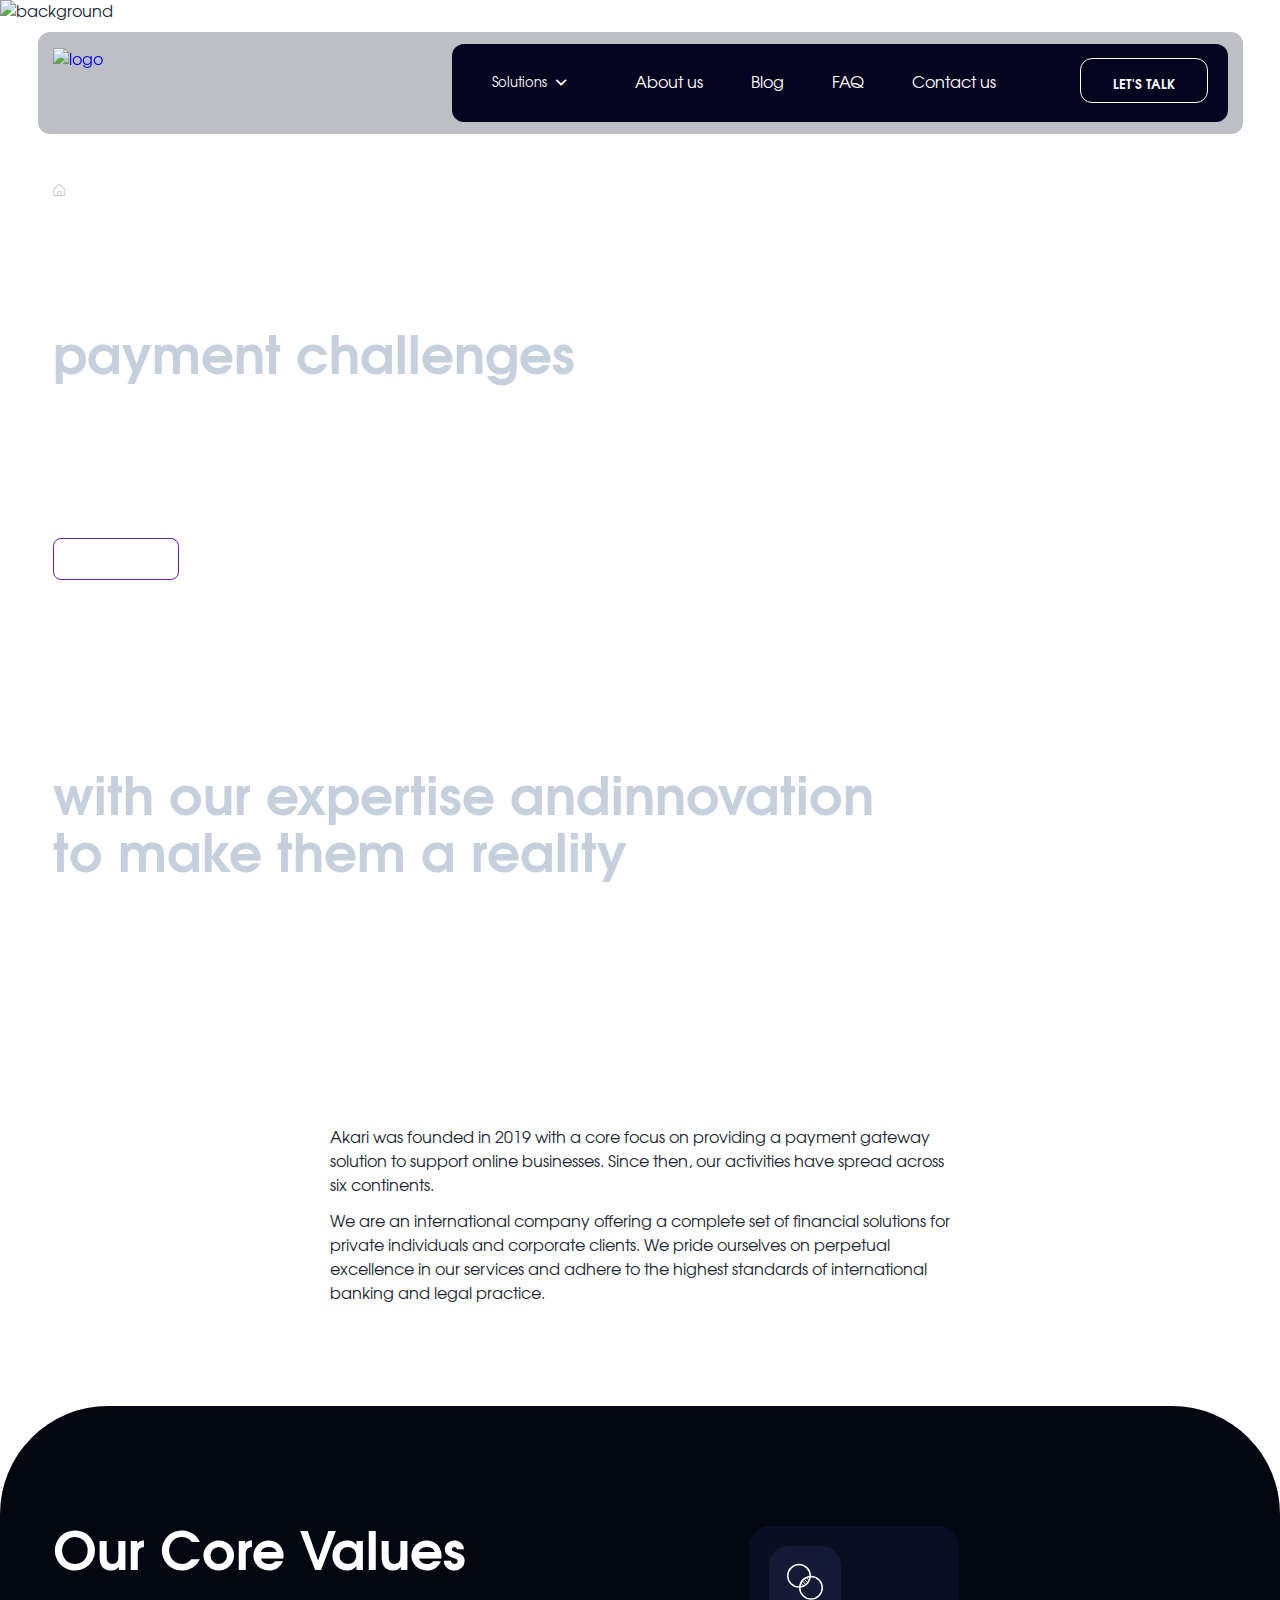
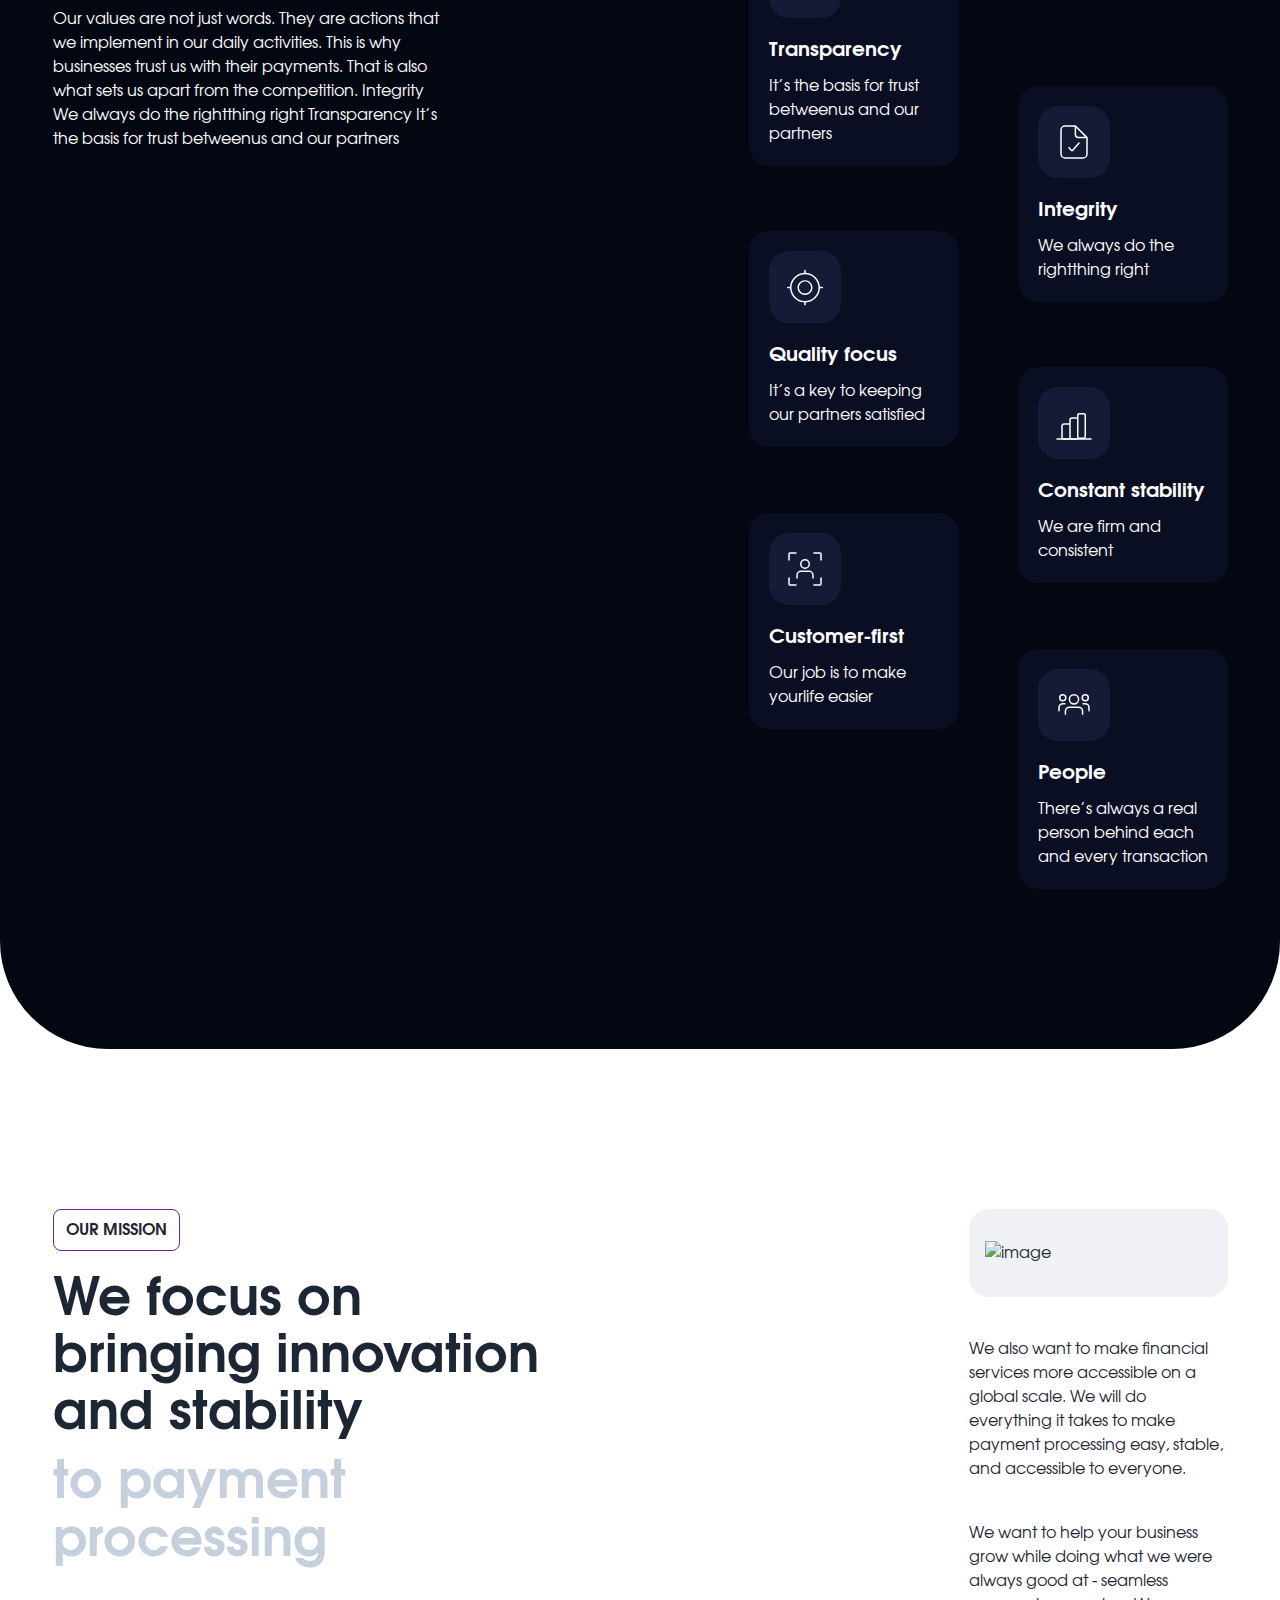
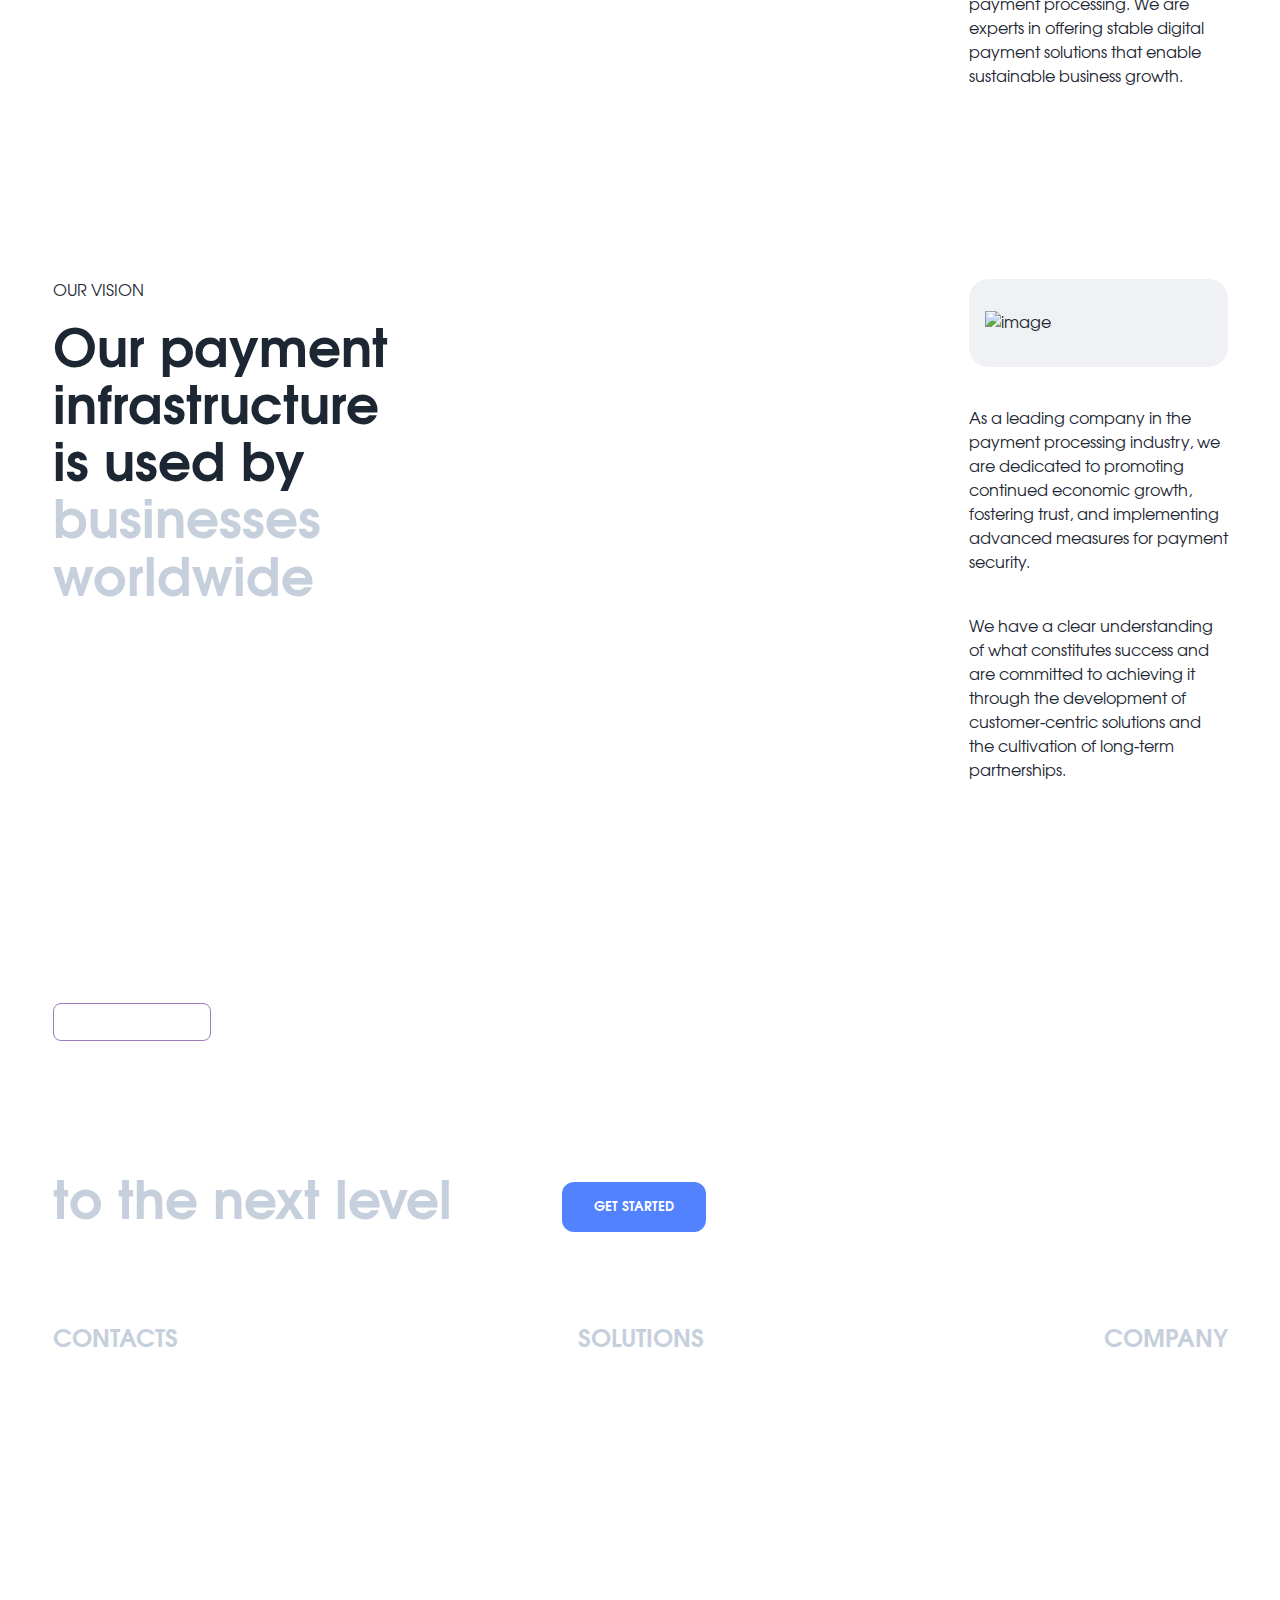
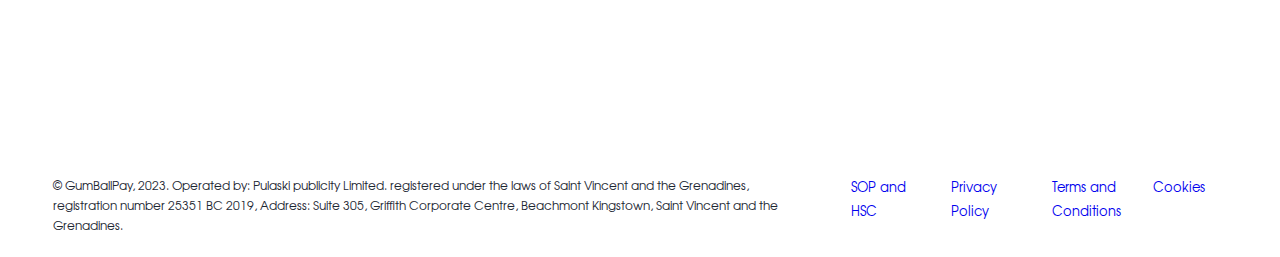
==== about.html @ ace70a43 "Add files via upload" ====
<!DOCTYPE html>
<html lang="en">

<head>
    <meta charset="UTF-8">
    <meta http-equiv="X-UA-Compatible" content="IE=edge">
    <meta name="viewport" content="width=device-width, initial-scale=1.0">
    <link rel="stylesheet" href="files/swiper.min.css?_v=20230629154340">
    <link rel="stylesheet" href="css/style.min.css?_v=20230629154340">
    <title>About us</title>
</head>

<body class="about-page">
    <header class="header">
    <div class="header-container _container">
        <div class="header-wrapper">
            <a href="index.html" class="header-logo"><picture><source srcset="img/logo.webp" type="image/webp"><img src="img/logo.png" alt="logo"></picture></a>
            <nav class="header-nav">
                <div class="menu-icon">MENU <div class="close-menu icon-plus-solid"><span>close</span></div></div>
                <ul class="nav-list">
                    <li class="nav-item link-solutions icon-arrow-down"><button class="nav-link">Solutions
                        <div class="solution-items">
                            <a href="solution-coverage.html" class="solution-item">
                                <div class="item-head">
                                    <div class="item-icon"><img src="./icons/header-solution/icon1.svg" alt="icon"></div>
                                    <h3 class="item-title">Possibilities</h3>
                                </div>
                                <div class="item-text">Accept payments globally with our worldwide card processing solution covering six continents.</div>
                            </a>
                            <a href="solution-prevention.html" class="solution-item">
                                <div class="item-head">
                                    <div class="item-icon"><img src="./icons/header-solution/icon2.svg" alt="icon"></div>
                                    <h3 class="item-title">Protection</h3>
                                </div>
                                <div class="item-text">Our solution comes with pre-integrated fraud & chargeback prevention tools from industry-leading suppliers</div>
                            </a>
                            <a href="solution-routing.html" class="solution-item">
                                <div class="item-head">
                                    <div class="item-icon"><img src="./icons/header-solution/icon3.svg" alt="icon"></div>
                                    <h3 class="item-title">PSP & Fintech</h3>
                                </div>
                                <div class="item-text">Smart routing instantly assigns and directs your deposit to the most suitable acquirer, reducing false declines.</div>
                            </a>
                            <a href="solution-secure.html" class="solution-item">
                                <div class="item-head">
                                    <div class="item-icon"><img src="./icons/header-solution/icon4.svg" alt="icon"></div>
                                    <h3 class="item-title">Business & E-com</h3>
                                </div>
                                <div class="item-text">Optimise your payment process and accept transactions online.</div>
                            </a>
                        </div>
                    </button></li>
                    <li class="nav-item"><a href="about.html" class="nav-link">About us</a></li>
                    <li class="nav-item"><a href="blog.html" class="nav-link">Blog</a></li>
                    <li class="nav-item"><a href="faq.html" class="nav-link">FAQ</a></li>
                    <li class="nav-item"><a href="contact.html" class="nav-link">Contact us</a></li>
                </ul>
                <button class="header-button _lets-talk-btn">LET'S TALK</button>
            </nav>
        </div>
    </div>
</header>
    <main>
        <section class="about-section1">
            <picture><source srcset="img/about/section1-bg.webp" type="image/webp"><img src="img/about/section1-bg.jpg" alt="background" class="bg"></picture>
            <div class="about-section1-container _container">
                <nav class="about-section1-nav _page-nav">
                    <ul class="about-section1-nav-list _page-nav-list">
                        <li class="about-section1-list-item  _page-nav-item" ><a href="index.html" class="about-section1-list-link _page-nav-item-link icon-home""></a></li>
                        <li class="about-section1-list-item  _page-nav-item ">About us</li>
                    </ul>
                </nav>
                <h1 class="about-section1-title _title">We are experts in finding solutions for the most complex<span>payment challenges</span></h1>
                <div class="about-section1-sub-title _sub-title">WHO WE ARE</div>
                <h2 class="about-section1-title _title">Welcome to the world of Akari, where we match your passion for reachingyour goals <span>with our expertise andinnovation to make them a reality</span></h2>
            </div>
        </section>
        <div class="about-text-block">
            <p>Akari was founded in 2019 with a core focus on providing a payment gateway solution to support online businesses. Since then, our activities have spread across six continents.</p>
            <p>We are an international company offering a complete set of financial solutions for private individuals and corporate clients. We pride ourselves on perpetual excellence in our services and adhere to the highest standards of international banking and legal practice.</p>
        </div>
        <section class="about-core">
            <div class="about-core-container _container">
                <div class="about-core-descr">
                    <div class="about-core-title _title">Our Core Values</div>
                    <div class="about-core-text">
                        <p>Our values are not just words. They are actions that we implement in our daily activities. This is why businesses trust us with their payments. That is also what sets us apart from the competition. Integrity We always do the rightthing right Transparency It’s the basis for trust betweenus and our partners</p>
                    </div>
                </div>
                <div class="about-core-items">
                    <div class="about-core-column">
                        <div class="about-core-item">
                            <div class="item-icon"><img src="icons/about/our/icon1.svg" alt="icon"></div>
                            <h3 class="item-title">Transparency</h3>
                            <div class="item-text">It’s the basis for trust betweenus and our partners</div>
                        </div>
                        <div class="about-core-item">
                            <div class="item-icon"><img src="icons/about/our/icon2.svg" alt="icon"></div>
                            <h3 class="item-title">Quality focus</h3>
                            <div class="item-text">It’s a key to keeping our partners satisfied</div>
                        </div>
                        <div class="about-core-item">
                            <div class="item-icon"><img src="icons/about/our/icon3.svg" alt="icon"></div>
                            <h3 class="item-title">Customer-first</h3>
                            <div class="item-text">Our job is to make yourlife easier</div>
                        </div>
                    </div>
                    <div class="about-core-column">
                        <div class="about-core-item">
                            <div class="item-icon"><img src="icons/about/our/icon4.svg" alt="icon"></div>
                            <h3 class="item-title">Integrity</h3>
                            <div class="item-text">We always do the rightthing right</div>
                        </div>
                        <div class="about-core-item">
                            <div class="item-icon"><img src="icons/about/our/icon5.svg" alt="icon"></div>
                            <h3 class="item-title">Constant stability</h3>
                            <div class="item-text">We are firm and consistent</div>
                        </div>
                        <div class="about-core-item">
                            <div class="item-icon"><img src="icons/about/our/icon6.svg" alt="icon"></div>
                            <h3 class="item-title">People</h3>
                            <div class="item-text">There’s always a real person behind each and every transaction</div>
                        </div>
                    </div>
                </div>
            </div>
        </section>
        <section class="about-mission">
            <div class="about-mission-container _container">
                <div class="about-mission-descr">
                    <div class="about-mission-sub-title _sub-title">OUR MISSION</div>
                    <h2 class="about-mission-title _title">We focus on bringing innovation and stability<span>to payment processing</span></h2>
                </div>
                <div class="about-mission-content">
                    <div class="about-mission-image"><picture><source srcset="img/about/mission.webp" type="image/webp"><img src="img/about/mission.png" alt="image"></picture></div>
                    <div class="about-mission-text">
                        <p>We also want to make financial services more accessible on a global scale. We will do everything it takes to make payment processing easy, stable, and accessible to everyone.</p>
                        <p>We want to help your business grow while doing what we were always good at - seamless payment processing. We are experts in offering stable digital payment solutions that enable sustainable business growth.</p>
                    </div>
                </div>
            </div>
        </section>
        <section class="about-vision">
            <div class="about-vision-container _container">
                <div class="about-vision-descr">
                    <div class="about-vision-sub-title">OUR VISION</div>
                    <h2 class="about-vision-title _title">Our payment infrastructure is used by<span>businesses worldwide</span></h2>
                </div>
                <div class="about-vision-content">
                    <div class="about-vision-image"><picture><source srcset="img/solutions/solution-coverage.webp" type="image/webp"><img src="img/solutions/solution-coverage.png" alt="image"></picture></div>
                    <div class="about-vision-text">
                        <p>As a leading company in the payment processing industry, we are dedicated to promoting continued economic growth, fostering trust, and implementing advanced measures for payment security.</p>
                        <p>We have a clear understanding of what constitutes success and are committed to achieving it through the development of customer-centric solutions and the cultivation of long-term partnerships.</p>
                    </div>
                </div>
            </div>
        </section>
    </main>
    <footer class="footer">
    <div class="footer-body">
        <div class="footer-body-container _container">
            <div class="footer-content">
                <div class="footer-descr">
                    <div class="footer-sub-title _sub-title">LET'S GET STARTED</div>
                    <h2 class="footer-title _title">Take your business <br><span>to the next level</span></h2>
                </div>
                <button class="footer-button _get-started-btn">GET STARTED</button>
            </div>
            <nav class="footer-nav">
                <div class="nav-column">
                    <h3 class="column-title icon-arrow-down">CONTACTS</h3>
                    <ul class="nav-list">
                        <li class="nav-item">info@akari-up.pro</li>
                        <li class="nav-item">+44-7312-221374</li>
                        <li class="nav-item">
                            <div class="footer-social">
                                <a href="#" class="social-item icon-telegram"></a>
                                <a href="#" class="social-item icon-whatsapp"></a>
                            </div>
                        </li>
                    </ul>
                </div>
                <div class="nav-column">
                    <h3 class="column-title icon-arrow-down">SOLUTIONS</h3>
                    <ul class="nav-list">
                        <li class="nav-item"><a href="solution-coverage.html" class="footer-link">Possibilities</a></li>
                        <li class="nav-item"><a href="solution-prevention.html" class="footer-link">Protection</a></li>
                        <li class="nav-item"><a href="solution-routing.html" class="footer-link">PSP & Fintech</a></li>
                        <li class="nav-item"><a href="solution-secure.html" class="footer-link">Business & E-com</a></li>
                        <li class="nav-item"><a href="solution-monitoring.html" class="footer-link">24/7 Support and</a></li>
                    </ul>
                </div>
                <div class="nav-column">
                    <h3 class="column-title icon-arrow-down">COMPANY</h3>
                    <ul class="nav-list">
                        <li class="nav-item"><a href="about.html" class="footer-link">About us</a></li>
                        <li class="nav-item"><a href="contact.html" class="footer-link">Contact us</a></li>
                        <li class="nav-item"><a href="faq.html" class="footer-link">FAQ</a></li>
                    </ul>
                </div>
            </nav>
            <div class="footer-icon"><img src="./icons/footer-moon.svg" alt=""></div>
        </div>
    </div>
    <div class="footer-container _container">
        <div class="footer-bottom">
            <div class="footer-copy">© GumBallPay, 2023. Operated by: Pulaski publicity Limited. registered under the laws of Saint Vincent and the Grenadines, registration number 25351 BC 2019, Address: Suite 305, Griffith Corporate Centre, Beachmont Kingstown, Saint Vincent and the Grenadines.</div>
            <div class="footer-links">
                <a href="#" class="footer-bottom-link">SOP and HSC</a>
                <a href="#" class="footer-bottom-link">Privacy Policy</a>
                <a href="#" class="footer-bottom-link">Terms and Conditions</a>
                <a href="#" class="footer-bottom-link">Cookies</a>
            </div>
        </div>
    </div>
</footer> 
    <script src="js/app.min.js?_v=20230629154340"></script>
</body>
</html>
---- css/style.min.css ----
@import url(https://fonts.googleapis.com/css2?family=Exo+2&display=swap);*{padding:0;margin:0;border:0}*,:after,:before{-webkit-box-sizing:border-box;box-sizing:border-box}:active,:focus{outline:0}a:active,a:focus{outline:0}aside,footer,header,nav{display:block}body,html{height:100%;width:100%;font-size:100%;line-height:1;font-size:14px;-ms-text-size-adjust:100%;-moz-text-size-adjust:100%;-webkit-text-size-adjust:100%}button,input,textarea{font-family:inherit;outline:0}input::-ms-clear{display:none}button{cursor:pointer;background:0 0}button::-moz-focus-inner{padding:0;border:0}a,a:visited{text-decoration:none}a:hover{text-decoration:none}ul li{list-style:none}img{vertical-align:top}h1,h2,h3,h4,h5,h6{font-size:inherit;font-weight:inherit}@font-face{font-family:icomoon;src:url(fonts/icomoon.eot?1hcstj);src:url(fonts/icomoon.eot?1hcstj#iefix) format("embedded-opentype"),url(fonts/icomoon.ttf?1hcstj) format("truetype"),url(../fonts/icomoon.woff?1hcstj) format("woff"),url(../fonts/icomoon.svg?1hcstj#icomoon) format("svg");font-weight:400;font-style:normal;font-display:block}[class*=" icon-"]::before,[class^=icon-]::before{font-family:icomoon!important;speak:never;font-style:normal;font-weight:400;font-variant:normal;text-transform:none;line-height:1;-webkit-font-smoothing:antialiased;-moz-osx-font-smoothing:grayscale}.icon-arrow-down:before{content:"\e900"}.icon-arrow-left:before{content:"\e901"}.icon-arrow-right:before{content:"\e902"}.icon-facebook:before{content:"\e903"}.icon-home:before{content:"\e904"}.icon-instagram:before{content:"\e905"}.icon-moon:before{content:"\e906"}.icon-plus-solid:before{content:"\e907"}.icon-telegram:before{content:"\e908"}.icon-viber:before{content:"\e909"}.icon-whatsapp:before{content:"\e90a"}@font-face{font-family:Evolventa;font-display:swap;src:url(../fonts/Evolventa-Bold.woff2) format("woff2"),url(../fonts/Evolventa-Bold.woff) format("woff");font-weight:700;font-style:normal}@font-face{font-family:Evolventa;font-display:swap;src:url(../fonts/Evolventa-Regular.woff2) format("woff2"),url(../fonts/Evolventa-Regular.woff) format("woff");font-weight:400;font-style:normal}@font-face{font-family:icons;font-display:swap;src:url(../fonts/icons.woff2) format("woff2"),url(../fonts/icons.woff) format("woff");font-weight:400;font-style:normal}.menu-icon{position:absolute;top:0;left:0;width:100%;display:-webkit-box;display:-ms-flexbox;display:flex;-webkit-box-pack:justify;-ms-flex-pack:justify;justify-content:space-between;-webkit-box-align:center;-ms-flex-align:center;align-items:center;color:#fff;font-size:20px;font-weight:700;text-transform:uppercase}.menu-icon .close-menu{display:-webkit-box;display:-ms-flexbox;display:flex;-webkit-box-align:center;-ms-flex-align:center;align-items:center;-webkit-column-gap:10px;-moz-column-gap:10px;column-gap:10px}.menu-icon .close-menu span{display:none;text-transform:lowercase;font-size:16px;font-weight:400}.menu-icon .close-menu::before{-webkit-transition:-webkit-transform .4s ease;transition:-webkit-transform .4s ease;transition:transform .4s ease;transition:transform .4s ease,-webkit-transform .4s ease;font-size:16px;color:#fff}.header.active .menu-icon .close-menu span{display:block}.header.active .menu-icon .close-menu::before{-webkit-transform:rotate(45deg);-ms-transform:rotate(45deg);transform:rotate(45deg)}.header .header-container{border-radius:12px;background:rgba(4,3,32,.26)}.header .header-container .header-wrapper{width:100%;display:-webkit-box;display:-ms-flexbox;display:flex}.header .header-container .header-logo img{width:100%;height:100%}.header .header-container .header-nav{display:-webkit-box;display:-ms-flexbox;display:flex;background:#040320;border-radius:12px;position:relative}.header .header-container .header-nav .nav-list{display:-webkit-box;display:-ms-flexbox;display:flex}.header .header-container .header-nav .nav-list .nav-item::before{color:#fff;font-size:14px;-webkit-transition:-webkit-transform .4s ease;transition:-webkit-transform .4s ease;transition:transform .4s ease;transition:transform .4s ease,-webkit-transform .4s ease}.header .header-container .header-nav .nav-list .nav-item .nav-link{padding:10px 0;color:#fff}.header .header-container .header-nav .nav-list .nav-item .nav-link:hover{color:#5282ff}.header .header-container .header-nav .nav-list .nav-item .nav-link .solution-items{width:100%;background:#040320;-webkit-transition:all .5s ease;transition:all .5s ease;border-radius:0 0 20px 20px}.header .header-container .header-nav .nav-list .nav-item .nav-link .solution-items .solution-item{color:#fff;border-radius:20px;-webkit-transition:all .3s ease;transition:all .3s ease;opacity:0;pointer-events:none}.header .header-container .header-nav .nav-list .nav-item .nav-link .solution-items .solution-item:hover{border:1px solid #5282ff;background:#040320}.header .header-container .header-nav .nav-list .nav-item .nav-link .solution-items .solution-item .item-head{display:-webkit-box;display:-ms-flexbox;display:flex;-webkit-box-align:center;-ms-flex-align:center;align-items:center;-webkit-column-gap:8px;-moz-column-gap:8px;column-gap:8px}.header .header-container .header-nav .nav-list .nav-item .nav-link .solution-items .solution-item .item-head .item-icon{width:76px;height:76px;display:-webkit-box;display:-ms-flexbox;display:flex;-webkit-box-orient:vertical;-webkit-box-direction:normal;-ms-flex-direction:column;flex-direction:column;-webkit-box-align:center;-ms-flex-align:center;align-items:center;-webkit-box-pack:center;-ms-flex-pack:center;justify-content:center;border-radius:20px;background:linear-gradient(215deg,#2b3255 0,rgba(96,46,201,0) 100%);-webkit-backdrop-filter:blur(15px);backdrop-filter:blur(15px)}.header .header-container .header-nav .nav-list .nav-item .nav-link .solution-items .solution-item .item-head .item-title{font-size:20px;font-weight:700}.header .header-container .header-nav .nav-list .nav-item .nav-link .solution-items .solution-item .item-text{margin-top:24px;width:100%}.header .header-container .header-nav .nav-list .link-solutions:hover::before{-webkit-transform:rotate(180deg);-ms-transform:rotate(180deg);transform:rotate(180deg)}.header .header-container .header-nav .nav-list .link-solutions:hover .solution-items .solution-item{opacity:1;pointer-events:auto}.header .header-container .header-nav .header-button{height:45px;border-radius:12px;border:1.5px solid #fff;padding:12px 32px;font-weight:700;line-height:28px;text-transform:uppercase;color:#fff;-webkit-transition:all .2s ease;transition:all .2s ease}.header .header-container .header-nav .header-button:hover{border:1.5px solid #5282ff;color:#5282ff;-webkit-transform:scale(.97);-ms-transform:scale(.97);transform:scale(.97)}.footer{background:#fff;position:relative;z-index:0}.no-webp .footer .footer-body{background:url(../img/footer/footer-bg.jpg) center center/cover no-repeat}.footer .footer-body{position:relative}.footer .footer-body .footer-icon{position:absolute;bottom:30px;left:calc(50% - 46px)}.footer .footer-body .footer-content{display:-webkit-box;display:-ms-flexbox;display:flex}.footer .footer-body .footer-content .footer-descr{display:-webkit-box;display:-ms-flexbox;display:flex;-webkit-box-orient:vertical;-webkit-box-direction:normal;-ms-flex-direction:column;flex-direction:column}.footer .footer-body .footer-content .footer-descr .footer-sub-title{padding:6px 12px;-ms-flex-item-align:start;-ms-grid-row-align:start;align-self:start;margin-bottom:20px;border-radius:8px;text-transform:uppercase;font-weight:700;color:#fff;border:1px solid #9d7abb}.footer .footer-body .footer-content .footer-descr .footer-title{max-width:465px}.footer .footer-body .footer-content .footer-button{padding:16px 32px;background:#5282ff;display:-webkit-box;display:-ms-flexbox;display:flex;-webkit-box-orient:vertical;-webkit-box-direction:normal;-ms-flex-direction:column;flex-direction:column;-webkit-box-align:center;-ms-flex-align:center;align-items:center;-webkit-box-pack:center;-ms-flex-pack:center;justify-content:center;color:#fff;text-transform:uppercase;font-weight:700;border-radius:12px;-webkit-transition:all .2s ease;transition:all .2s ease}.footer .footer-body .footer-content .footer-button:hover{-webkit-transform:scale(.98);-ms-transform:scale(.98);transform:scale(.98);background:#1d2733}.footer .footer-body .footer-nav{display:-webkit-box;display:-ms-flexbox;display:flex}.footer .footer-body .footer-nav .nav-column{display:-webkit-box;display:-ms-flexbox;display:flex;-webkit-box-orient:vertical;-webkit-box-direction:normal;-ms-flex-direction:column;flex-direction:column}.footer .footer-body .footer-nav .nav-column .column-title{color:#c6cfdc;font-size:24px;font-weight:700;margin-bottom:20px}.footer .footer-body .footer-nav .nav-column .nav-list{display:-webkit-box;display:-ms-flexbox;display:flex;-webkit-box-orient:vertical;-webkit-box-direction:normal;-ms-flex-direction:column;flex-direction:column}.footer .footer-body .footer-nav .nav-column .nav-list .nav-item{color:#fff;font-size:14px;line-height:171.428571%}.footer .footer-body .footer-nav .nav-column .nav-list .nav-item .footer-social{display:-webkit-box;display:-ms-flexbox;display:flex;-webkit-box-align:center;-ms-flex-align:center;align-items:center;-webkit-column-gap:16px;-moz-column-gap:16px;column-gap:16px}.footer .footer-body .footer-nav .nav-column .nav-list .nav-item .footer-social .social-item{color:#fff;-webkit-transition:all .2s ease;transition:all .2s ease}.footer .footer-body .footer-nav .nav-column .nav-list .nav-item .footer-social .social-item::before{font-size:30px;-webkit-transition:all .2s ease;transition:all .2s ease}.footer .footer-body .footer-nav .nav-column .nav-list .nav-item .footer-social .social-item:hover{-webkit-transform:scale(.98);-ms-transform:scale(.98);transform:scale(.98);color:#5282ff}.footer .footer-body .footer-nav .nav-column .nav-list .nav-item .footer-link{font-size:14px;line-height:171.428571%;color:#fff;-webkit-transition:all .2s ease;transition:all .2s ease}.footer .footer-body .footer-nav .nav-column .nav-list .nav-item .footer-link:hover{text-decoration:underline}.footer .footer-bottom{padding:20px 0;display:-webkit-box;display:-ms-flexbox;display:flex;background:#fff;color:#1d2733}.footer .footer-bottom .footer-copy{max-width:777px;font-size:12px;line-height:166.666667%}.footer .footer-bottom .footer-links{display:-webkit-box;display:-ms-flexbox;display:flex}.footer .footer-bottom .footer-links .footer-bottom-link{font-size:13px;-webkit-box-flex:0;-ms-flex:0 0 75px;flex:0 0 75px}.about-section1{position:relative;overflow:hidden}.about-section1 .bg{position:absolute;top:0;left:0;width:100%;height:100%;z-index:0;-o-object-fit:cover;object-fit:cover}.about-section1 .about-section1-container{position:relative;z-index:1;color:#fff}.about-section1 .about-section1-container .about-section1-nav{margin-bottom:12px}.about-section1 .about-section1-container .about-section1-nav .about-section1-list-item{color:#fff}.about-section1 .about-section1-container .about-section1-nav .about-section1-list-item::after{background:#fff}.about-section1 .about-section1-container .about-section1-title{display:-webkit-box;display:-ms-flexbox;display:flex;-webkit-box-orient:vertical;-webkit-box-direction:normal;-ms-flex-direction:column;flex-direction:column;max-width:881px}.about-section1 .about-section1-container .about-section1-title:last-child{margin-bottom:0}.about-text-block{display:-webkit-box;display:-ms-flexbox;display:flex;-webkit-box-orient:vertical;-webkit-box-direction:normal;-ms-flex-direction:column;flex-direction:column;row-gap:12px;background:#fff;max-width:661px;margin:0 auto}.no-webp .about-core{background:#030712 url(../img/home/choose-bg.png) center center/cover no-repeat}.about-core .about-core-container{display:-webkit-box;display:-ms-flexbox;display:flex}.about-core .about-core-container .about-core-descr{display:-webkit-box;display:-ms-flexbox;display:flex;-webkit-box-orient:vertical;-webkit-box-direction:normal;-ms-flex-direction:column;flex-direction:column;color:#fff}.about-core .about-core-container .about-core-descr .about-core-title{margin-bottom:24px}.about-core .about-core-container .about-core-descr .about-core-text{max-width:387px}.about-core .about-core-container .about-core-items{display:-webkit-box;display:-ms-flexbox;display:flex}.about-core .about-core-container .about-core-items .about-core-column{display:-webkit-box;display:-ms-flexbox;display:flex;-webkit-box-orient:vertical;-webkit-box-direction:normal;-ms-flex-direction:column;flex-direction:column}.about-core .about-core-container .about-core-items .about-core-column .about-core-item{border-radius:20px;background:#0a0e22;display:-webkit-box;display:-ms-flexbox;display:flex;-webkit-box-orient:vertical;-webkit-box-direction:normal;-ms-flex-direction:column;flex-direction:column;padding:20px;color:#fff}.about-core .about-core-container .about-core-items .about-core-column .about-core-item .item-icon{background:#151b36;-webkit-backdrop-filter:blur(15px);backdrop-filter:blur(15px);width:72px;height:72px;display:-webkit-box;display:-ms-flexbox;display:flex;-webkit-box-orient:vertical;-webkit-box-direction:normal;-ms-flex-direction:column;flex-direction:column;-webkit-box-align:center;-ms-flex-align:center;align-items:center;-webkit-box-pack:center;-ms-flex-pack:center;justify-content:center;border-radius:20px;margin-bottom:20px}.about-core .about-core-container .about-core-items .about-core-column .about-core-item .item-title{font-weight:700;margin-bottom:12px}.about-mission{background:#fff;color:#1d2733}.about-mission .about-mission-container{display:-webkit-box;display:-ms-flexbox;display:flex}.about-mission .about-mission-container .about-mission-descr{display:-webkit-box;display:-ms-flexbox;display:flex;-webkit-box-orient:vertical;-webkit-box-direction:normal;-ms-flex-direction:column;flex-direction:column}.about-mission .about-mission-container .about-mission-descr .about-mission-sub-title{margin-bottom:20px}.about-mission .about-mission-container .about-mission-descr .about-mission-title{color:#1d2733;max-width:497px;display:-webkit-box;display:-ms-flexbox;display:flex;-webkit-box-orient:vertical;-webkit-box-direction:normal;-ms-flex-direction:column;flex-direction:column;row-gap:12px}.about-mission .about-mission-container .about-mission-content{display:-webkit-box;display:-ms-flexbox;display:flex;-webkit-box-orient:vertical;-webkit-box-direction:normal;-ms-flex-direction:column;flex-direction:column}.about-mission .about-mission-container .about-mission-content .about-mission-image{padding:32px 16px;border-radius:20px;background:#eff1f4}.about-mission .about-mission-container .about-mission-content .about-mission-image img{width:100%;height:100%}.about-mission .about-mission-container .about-mission-content .about-mission-text{display:-webkit-box;display:-ms-flexbox;display:flex;-webkit-box-orient:vertical;-webkit-box-direction:normal;-ms-flex-direction:column;flex-direction:column;max-width:259px}.about-vision{background:#fff;color:#1d2733;position:relative;z-index:1}.about-vision .about-vision-container{display:-webkit-box;display:-ms-flexbox;display:flex}.about-vision .about-vision-container .about-vision-descr{display:-webkit-box;display:-ms-flexbox;display:flex;-webkit-box-orient:vertical;-webkit-box-direction:normal;-ms-flex-direction:column;flex-direction:column}.about-vision .about-vision-container .about-vision-descr .about-vision-sub-title{margin-bottom:20px}.about-vision .about-vision-container .about-vision-descr .about-vision-title{display:-webkit-box;display:-ms-flexbox;display:flex;-webkit-box-orient:vertical;-webkit-box-direction:normal;-ms-flex-direction:column;flex-direction:column;max-width:376px;color:#1d2733}.about-vision .about-vision-container .about-vision-descr .about-vision-title span{max-width:540px}.about-vision .about-vision-container .about-vision-content{display:-webkit-box;display:-ms-flexbox;display:flex;-webkit-box-orient:vertical;-webkit-box-direction:normal;-ms-flex-direction:column;flex-direction:column}.about-vision .about-vision-container .about-vision-content .about-vision-image{padding:32px 16px;border-radius:20px;background:#eff1f4}.about-vision .about-vision-container .about-vision-content .about-vision-image img{width:100%;height:100%}.about-vision .about-vision-container .about-vision-content .about-vision-text{display:-webkit-box;display:-ms-flexbox;display:flex;-webkit-box-orient:vertical;-webkit-box-direction:normal;-ms-flex-direction:column;flex-direction:column;max-width:259px}.no-webp .contact-block-preview{background:url(../img/contact/bg.jpg) center center/cover no-repeat}.contact{background:#fff;position:relative;z-index:1;color:#1d2733}.contact .contact-container{display:-webkit-box;display:-ms-flexbox;display:flex;-webkit-box-orient:vertical;-webkit-box-direction:normal;-ms-flex-direction:column;flex-direction:column}.contact .contact-container .contact-title{color:#1d2733;margin-bottom:8px}.contact .contact-container .contact-text{max-width:387px}.contact .contact-container .contact-items{display:-webkit-box;display:-ms-flexbox;display:flex}.contact .contact-container .contact-items .contact-item{border-radius:20px;padding:28px}.contact .contact-container .contact-items .item-contacts{display:-webkit-box;display:-ms-flexbox;display:flex;background:#eff1f4}.contact .contact-container .contact-items .item-contacts .item-column{display:-webkit-box;display:-ms-flexbox;display:flex;-webkit-box-orient:vertical;-webkit-box-direction:normal;-ms-flex-direction:column;flex-direction:column}.contact .contact-container .contact-items .item-contacts .item-column .contact-block .contact-block-subtitle{font-size:14px}.contact .contact-container .contact-items .item-contacts .item-column .contact-block .contact-block-title{font-weight:700;line-height:2}.contact .contact-container .contact-items .item-contacts .item-column .contact-block .contact-block-socials{display:-webkit-box;display:-ms-flexbox;display:flex;-webkit-box-align:center;-ms-flex-align:center;align-items:center;-webkit-column-gap:12px;-moz-column-gap:12px;column-gap:12px}.contact .contact-container .contact-items .item-contacts .item-column .contact-block .contact-block-socials .contact-block-social{-webkit-transition:all .2s ease;transition:all .2s ease}.contact .contact-container .contact-items .item-contacts .item-column .contact-block .contact-block-socials .contact-block-social::before{font-size:25px;color:#c6cfdc;-webkit-transition:all .2s ease;transition:all .2s ease}.contact .contact-container .contact-items .item-contacts .item-column .contact-block .contact-block-socials .contact-block-social:hover{-webkit-transform:scale(1.1);-ms-transform:scale(1.1);transform:scale(1.1)}.contact .contact-container .contact-items .item-contacts .item-column .contact-block .contact-block-socials .contact-block-social:hover::before{color:#5282ff}.contact .contact-container .contact-items .item-talc{color:#fff;display:-webkit-box;display:-ms-flexbox;display:flex;-webkit-box-orient:vertical;-webkit-box-direction:normal;-ms-flex-direction:column;flex-direction:column;border-radius:20px;background:#1840a0}.contact .contact-container .contact-items .item-talc .item-talc-title{font-size:20px;font-weight:700;margin-bottom:12px}.contact .contact-container .contact-items .item-talc .item-talc-text{margin-bottom:20px}.contact .contact-container .contact-items .item-talc .item-talc-button{-ms-flex-item-align:start;-ms-grid-row-align:start;align-self:start;border-radius:12px;background:#fff;padding:12px 32px;color:#5282ff;font-size:16px;font-weight:700;line-height:175%;-webkit-transition:all .2s ease;transition:all .2s ease}.contact .contact-container .contact-items .item-talc .item-talc-button:hover{background:#1d2733;color:#fff;-webkit-transform:scale(.98);-ms-transform:scale(.98);transform:scale(.98)}.blog{background:#fff;position:relative;z-index:1}.blog .blog-container{display:-webkit-box;display:-ms-flexbox;display:flex;-webkit-box-orient:vertical;-webkit-box-direction:normal;-ms-flex-direction:column;flex-direction:column}.blog .blog-container .blog-title{color:#1d2733;max-width:690px;line-height:1.3}.blog .blog-container .blog-items{display:-webkit-box;display:-ms-flexbox;display:flex}.blog .blog-container .blog-items .blog-item{overflow:hidden;border-radius:24px;display:-webkit-box;display:-ms-flexbox;display:flex;-webkit-box-orient:vertical;-webkit-box-direction:normal;-ms-flex-direction:column;flex-direction:column;-webkit-transition:all .3s ease;transition:all .3s ease}.blog .blog-container .blog-items .blog-item:hover{-webkit-box-shadow:0 0 40px 0 #c6cfdc;box-shadow:0 0 40px 0 #c6cfdc}.blog .blog-container .blog-items .blog-item .item-image{width:100%;margin-bottom:20px}.blog .blog-container .blog-items .blog-item .item-image img{width:100%;height:100%;-o-object-fit:contain;object-fit:contain}.blog .blog-container .blog-items .blog-item .item-title{margin-left:5px;color:#181818;font-weight:700;text-transform:uppercase;margin-bottom:4px;-webkit-transition:all .2s ease;transition:all .2s ease}.blog .blog-container .blog-items .blog-item .item-title:hover{color:#5282ff}.blog .blog-container .blog-items .blog-item .item-date{margin-right:5px;-ms-flex-item-align:end;-ms-grid-row-align:end;align-self:end;color:#181818;font-size:15px}.no-webp .blog-item-first-block{background:url(../img/blog-item/bg.jpg) center center/cover no-repeat}.blog-item-first-block{width:100%;overflow:hidden}.blog-item{background:#fff;position:relative;z-index:1}.blog-item .blog-item-container{display:-webkit-box;display:-ms-flexbox;display:flex;-webkit-box-orient:vertical;-webkit-box-direction:normal;-ms-flex-direction:column;flex-direction:column}.blog-item .blog-item-container .blog-item-content{display:-webkit-box;display:-ms-flexbox;display:flex;-webkit-box-orient:vertical;-webkit-box-direction:normal;-ms-flex-direction:column;flex-direction:column;max-width:686px;margin:0 auto}.blog-item .blog-item-container .blog-item-content .blog-item-image{width:100%;position:relative}.blog-item .blog-item-container .blog-item-content .blog-item-image img{width:100%;height:100%;-o-object-fit:contain;object-fit:contain}.blog-item .blog-item-container .blog-item-content .blog-item-image .blog-item-social{display:-webkit-box;display:-ms-flexbox;display:flex;position:absolute}.blog-item .blog-item-container .blog-item-content .blog-item-image .blog-item-social .blog-item-social-item{-webkit-transition:all .2s ease;transition:all .2s ease}.blog-item .blog-item-container .blog-item-content .blog-item-image .blog-item-social .blog-item-social-item::before{font-size:24px;color:#1d2733;-webkit-transition:all .2s ease;transition:all .2s ease}.blog-item .blog-item-container .blog-item-content .blog-item-image .blog-item-social .blog-item-social-item:hover{-webkit-transform:scale(1.1);-ms-transform:scale(1.1);transform:scale(1.1)}.blog-item .blog-item-container .blog-item-content .blog-item-image .blog-item-social .blog-item-social-item:hover::before{color:#5282ff}.blog-item .blog-item-container .blog-item-content .blog-item-descr{position:relative;border-bottom:1px solid #132051}.blog-item .blog-item-container .blog-item-content .blog-item-descr .blog-item-date{position:absolute}.blog-item .blog-item-container .blog-item-content .blog-item-descr .blog-item-title{color:#1d2733}.blog-item .blog-item-container .blog-item-content .blog-item-descr .blog-item-text{width:100%}.blog-item .blog-item-container .blog-item-content .blog-item-descr .blog-item-sub-title{font-weight:700}.blog-item .blog-item-container .blog-item-content .more-blogs{display:-webkit-box;display:-ms-flexbox;display:flex;-webkit-box-orient:vertical;-webkit-box-direction:normal;-ms-flex-direction:column;flex-direction:column}.blog-item .blog-item-container .blog-item-content .more-blogs .more-blogs-item{display:-webkit-box;display:-ms-flexbox;display:flex;-webkit-box-align:center;-ms-flex-align:center;align-items:center;-webkit-column-gap:24px;-moz-column-gap:24px;column-gap:24px}.blog-item .blog-item-container .blog-item-content .more-blogs .more-blogs-item .item-image{border-radius:20px;overflow:hidden;background:#020f2d}.blog-item .blog-item-container .blog-item-content .more-blogs .more-blogs-item .item-image img{width:100%;height:100%;-o-object-fit:contain;object-fit:contain}.blog-item .blog-item-container .blog-item-content .more-blogs .more-blogs-item .item-info{display:-webkit-box;display:-ms-flexbox;display:flex;-webkit-box-orient:vertical;-webkit-box-direction:normal;-ms-flex-direction:column;flex-direction:column;row-gap:8px}.blog-item .blog-item-container .blog-item-content .more-blogs .more-blogs-item .item-info .item-title{color:#181818;font-weight:700;-webkit-transition:all .2s ease;transition:all .2s ease}.blog-item .blog-item-container .blog-item-content .more-blogs .more-blogs-item .item-info .item-title:hover{color:#5282ff}.blog-item .blog-item-container .blog-item-content .more-blogs .more-blogs-item .item-info .item-date{color:#181818}.faq{background:#f0f1f9;color:#1d2733;position:relative;z-index:1}.faq .faq-container{display:-webkit-box;display:-ms-flexbox;display:flex;-webkit-box-orient:vertical;-webkit-box-direction:normal;-ms-flex-direction:column;flex-direction:column}.faq .faq-container .faq-content{max-width:767px;margin:0 auto}.faq .faq-container .faq-content .faq-title{color:#1d2733}.faq .faq-container .faq-content .faq-spoilers{position:relative}.faq .faq-container .faq-content .faq-spoilers .faq-spoilers-social{position:absolute;row-gap:16px}.faq .faq-container .faq-content .faq-spoilers .faq-spoilers-social .faq-spoilers-social-item{-webkit-transition:all .2s ease;transition:all .2s ease}.faq .faq-container .faq-content .faq-spoilers .faq-spoilers-social .faq-spoilers-social-item:before{font-size:24px;-webkit-transition:all .2s ease;transition:all .2s ease}.faq .faq-container .faq-content .faq-spoilers .faq-spoilers-social .faq-spoilers-social-item:hover{-webkit-transform:scale(1.1);-ms-transform:scale(1.1);transform:scale(1.1)}.faq .faq-container .faq-content .faq-spoilers .faq-spoilers-social .faq-spoilers-social-item:hover::before{color:#5282ff}.faq .faq-container .faq-content .faq-spoilers .faq-spoilers-items{display:-webkit-box;display:-ms-flexbox;display:flex;-webkit-box-orient:vertical;-webkit-box-direction:normal;-ms-flex-direction:column;flex-direction:column;row-gap:24px}.faq .faq-container .faq-content .faq-spoilers .faq-spoilers-items .faq-spoilers-item{background:#fff;border-radius:20px;overflow:hidden;-webkit-transition:all .4s ease;transition:all .4s ease}.faq .faq-container .faq-content .faq-spoilers .faq-spoilers-items .faq-spoilers-item .item-head{display:-webkit-box;display:-ms-flexbox;display:flex;-webkit-box-pack:justify;-ms-flex-pack:justify;justify-content:space-between;-webkit-box-align:center;-ms-flex-align:center;align-items:center}.faq .faq-container .faq-content .faq-spoilers .faq-spoilers-items .faq-spoilers-item .item-head .item-title{font-weight:700;color:#1d2733}.faq .faq-container .faq-content .faq-spoilers .faq-spoilers-items .faq-spoilers-item .item-head .item-icon{width:48px;height:48px;border-radius:50%;display:-webkit-box;display:-ms-flexbox;display:flex;-webkit-box-orient:vertical;-webkit-box-direction:normal;-ms-flex-direction:column;flex-direction:column;-webkit-box-align:center;-ms-flex-align:center;align-items:center;-webkit-box-pack:center;-ms-flex-pack:center;justify-content:center;border:1px solid #c6cfdc}.faq .faq-container .faq-content .faq-spoilers .faq-spoilers-items .faq-spoilers-item .item-head .item-icon:before{font-size:20px;color:#1d2733}.faq .faq-container .faq-content .faq-spoilers .faq-spoilers-items .faq-spoilers-item .item-head .item-icon:hover{border:1px solid #5282ff}.faq .faq-container .faq-content .faq-spoilers .faq-spoilers-items .faq-spoilers-item .item-head .item-icon:hover::before{color:#5282ff}.faq .faq-container .faq-content .faq-questions-block{margin:0 auto}.faq .faq-container .faq-content .faq-questions-block .faq-questions-title{text-align:center;font-weight:700;margin-bottom:8px}.faq .faq-container .faq-content .faq-questions-block .faq-questions-text{text-align:center;margin-bottom:24px}.faq .faq-container .faq-content .faq-questions-block .faq-questions-link{margin:0 auto}body{font-family:Evolventa;font-size:16px;line-height:150%;color:#1d2733;display:-webkit-box;display:-ms-flexbox;display:flex;-webkit-box-orient:vertical;-webkit-box-direction:normal;-ms-flex-direction:column;flex-direction:column;background:#fff;max-width:1920px;margin:0 auto}body main{-webkit-box-flex:1;-ms-flex:1 1 auto;flex:1 1 auto;position:relative}._page-nav ._page-nav-list{display:-webkit-box;display:-ms-flexbox;display:flex;-webkit-box-align:center;-ms-flex-align:center;align-items:center;-webkit-column-gap:8px;-moz-column-gap:8px;column-gap:8px}._page-nav ._page-nav-list ._page-nav-item{display:-webkit-box;display:-ms-flexbox;display:flex;-webkit-box-align:center;-ms-flex-align:center;align-items:center;-webkit-column-gap:8px;-moz-column-gap:8px;column-gap:8px;color:#5282ff;font-size:12px;font-weight:700}._page-nav ._page-nav-list ._page-nav-item::after{content:"";width:3px;height:3px;border-radius:3px;background:#5282ff}._page-nav ._page-nav-list ._page-nav-item:last-child::after{display:none}._page-nav ._page-nav-list ._page-nav-item ._page-nav-item-link{color:#c6cfdc;-webkit-transition:all .2s ease;transition:all .2s ease}._page-nav ._page-nav-list ._page-nav-item ._page-nav-item-link:hover{color:#5282ff}._page-nav ._page-nav-list ._page-nav-item ._page-nav-item-link::before{font-size:13px;color:#c6cfdc;-webkit-transition:all .2s ease;transition:all .2s ease}._page-nav ._page-nav-list ._page-nav-item ._page-nav-item-link:hover::before{color:#5282ff}._get-started-btn{-ms-flex-item-align:start;-ms-grid-row-align:start;align-self:start;padding:16px 32px;background:#5282ff;display:-webkit-box;display:-ms-flexbox;display:flex;-webkit-box-orient:vertical;-webkit-box-direction:normal;-ms-flex-direction:column;flex-direction:column;-webkit-box-align:center;-ms-flex-align:center;align-items:center;-webkit-box-pack:center;-ms-flex-pack:center;justify-content:center;color:#fff;text-transform:uppercase;font-weight:700;border-radius:12px;-webkit-transition:all .2s ease;transition:all .2s ease}._get-started-btn:hover{-webkit-transform:scale(.98);-ms-transform:scale(.98);transform:scale(.98);background:#1d2733}._sub-title{-ms-flex-item-align:start;-ms-grid-row-align:start;align-self:start;display:inline-block;padding:8px 12px;font-size:16px;font-weight:700;text-transform:uppercase;border-radius:8px;border:1px solid #6b24a9}._title{font-weight:700;color:#fff;line-height:1.1}._title span{color:#c6cfdc}._lock{overflow:hidden}._container{max-width:1205px;margin:0 auto}.section1 .section1-container{display:-webkit-box;display:-ms-flexbox;display:flex}.section1 .section1-container .section1-descr{max-width:570px}.section1 .section1-container .section1-descr .section1-title span{line-height:1.2}.section1 .section1-container .section1-descr .section1-title span:before{margin-left:20px}.section1 .section1-container .section1-descr .section1-text{color:#fff}.section1 .section1-container .section1-logo img{width:100%;height:100%;-o-object-fit:cover;object-fit:cover}.accept{overflow:hidden}.accept .accept-container{position:relative;display:-webkit-box;display:-ms-flexbox;display:flex;-webkit-box-orient:vertical;-webkit-box-direction:normal;-ms-flex-direction:column;flex-direction:column}.accept .accept-container .accept-image{position:absolute;z-index:0;top:-10%;right:0}.accept .accept-container .accept-descr{position:relative;z-index:1;display:-webkit-box;display:-ms-flexbox;display:flex;-webkit-box-orient:vertical;-webkit-box-direction:normal;-ms-flex-direction:column;flex-direction:column}.accept .accept-container .accept-descr .accept-sub-title{-ms-flex-item-align:start;-ms-grid-row-align:start;align-self:start}.accept .accept-container .accept-descr .accept-title{color:#1d2733;max-width:998px}.accept .accept-container .accept-descr .accept-text{-ms-flex-item-align:end;-ms-grid-row-align:end;align-self:end;max-width:477px}.accept .accept-container .accept-slider{display:-webkit-box;display:-ms-flexbox;display:flex;-webkit-box-align:center;-ms-flex-align:center;align-items:center}.accept .accept-container .accept-slider .accept-slider-wrapper{max-width:607px}.accept .accept-container .accept-slider .accept-slider-wrapper .accept-slide{max-width:607px;display:-webkit-box;display:-ms-flexbox;display:flex;border-radius:20px;background:#eff1f4}.accept .accept-container .accept-slider .accept-slider-wrapper .accept-slide .slide-image{width:282px;height:282px}.accept .accept-container .accept-slider .accept-slider-wrapper .accept-slide .slide-image img{width:100%;height:100%;-o-object-fit:cover;object-fit:cover}.accept .accept-container .accept-slider .accept-slider-wrapper .accept-slide .slide-descr{display:-webkit-box;display:-ms-flexbox;display:flex;-webkit-box-orient:vertical;-webkit-box-direction:normal;-ms-flex-direction:column;flex-direction:column}.accept .accept-container .accept-slider .accept-slider-wrapper .accept-slide .slide-descr .slide-text{max-width:247px}.accept .accept-container .accept-slider .accept-slider-wrapper .accept-slide .slide-descr .slide-link{padding:12px 32px;color:#5282ff;font-weight:700;line-height:175%;text-transform:uppercase;border:1.5px solid #5282ff;border-radius:12px}.accept .accept-container .accept-slider .slider-paginations .slide-button{font-size:28px;font-weight:700;line-height:85.714286%}.payment{background:#132051;position:relative}.payment::before{position:absolute;top:18px;left:calc(50% - 66.5px);content:"";width:133px;height:5px;border-radius:9px;background:rgba(255,255,255,.15)}.payment .payment-container{display:-webkit-box;display:-ms-flexbox;display:flex}.payment .payment-container .pyment-descr{display:-webkit-box;display:-ms-flexbox;display:flex;-webkit-box-orient:vertical;-webkit-box-direction:normal;-ms-flex-direction:column;flex-direction:column}.payment .payment-container .pyment-descr .payment-sub-title{color:#fff;border:1px solid #9d7abb}.payment .payment-container .pyment-descr .payment-title{display:-webkit-box;display:-ms-flexbox;display:flex;-webkit-box-orient:vertical;-webkit-box-direction:normal;-ms-flex-direction:column;flex-direction:column}.payment .payment-container .pyment-descr .payment-text{color:#fff;max-width:387px}.payment .payment-container .payment-image{display:-webkit-box;display:-ms-flexbox;display:flex;-webkit-box-orient:vertical;-webkit-box-direction:normal;-ms-flex-direction:column;flex-direction:column;-webkit-box-align:center;-ms-flex-align:center;align-items:center;-webkit-box-pack:center;-ms-flex-pack:center;justify-content:center}.payment .payment-container .payment-image .payment-image-card,.payment .payment-container .payment-image .payment-image-elipses{position:absolute;right:0}.payment .payment-container .payment-image .payment-image-card img,.payment .payment-container .payment-image .payment-image-elipses img{width:100%;height:100%;-o-object-fit:contain;object-fit:contain}.about{background:#0b1436;position:relative}.about::before{position:absolute;top:18px;left:calc(50% - 66.5px);content:"";width:133px;height:5px;border-radius:9px;background:rgba(255,255,255,.15)}.about .about-container{display:-webkit-box;display:-ms-flexbox;display:flex}.about .about-container .about-content{display:-webkit-box;display:-ms-flexbox;display:flex;-webkit-box-orient:vertical;-webkit-box-direction:normal;-ms-flex-direction:column;flex-direction:column}.about .about-container .about-content .about-sub-title{color:#fff;border:1px solid #9d7abb}.about .about-container .about-content .about-image{background:url(../icons/gradients/about-logo.svg) center center/70% no-repeat}.about .about-container .about-content .about-image .about-logo{width:100%;height:100%;-o-object-fit:contain;object-fit:contain}.about .about-container .about-descr .about-text{color:rgba(198,207,220,.66)}.choose{position:relative;color:#fff}.choose::before{position:absolute;top:18px;left:calc(50% - 66.5px);content:"";width:133px;height:5px;border-radius:9px;background:rgba(255,255,255,.15)}.choose .choose-container{display:-webkit-box;display:-ms-flexbox;display:flex}.choose .choose-container .choose-descr{display:-webkit-box;display:-ms-flexbox;display:flex;-webkit-box-orient:vertical;-webkit-box-direction:normal;-ms-flex-direction:column;flex-direction:column}.choose .choose-container .choose-descr .choose-title{margin-bottom:24px}.choose .choose-container .choose-descr .choose-text{max-width:387px}.choose .choose-container .choose-items{display:-webkit-box;display:-ms-flexbox;display:flex}.choose .choose-container .choose-items .choose-column{display:-webkit-box;display:-ms-flexbox;display:flex;-webkit-box-orient:vertical;-webkit-box-direction:normal;-ms-flex-direction:column;flex-direction:column}.choose .choose-container .choose-items .choose-column .choose-item{width:210px;padding:20px;border-radius:20px;background:#0a0e22}.choose .choose-container .choose-items .choose-column .choose-item .item-icon{width:76px;height:76px;display:-webkit-box;display:-ms-flexbox;display:flex;-webkit-box-orient:vertical;-webkit-box-direction:normal;-ms-flex-direction:column;flex-direction:column;-webkit-box-align:center;-ms-flex-align:center;align-items:center;-webkit-box-pack:center;-ms-flex-pack:center;justify-content:center;border-radius:20px;background:#151b36;-webkit-backdrop-filter:blur(15px);backdrop-filter:blur(15px);margin-bottom:20px}.choose .choose-container .choose-items .choose-column .choose-item .item-title{font-weight:700;margin-bottom:12px}.integration{background:#fff}.integration .integration-container{display:-webkit-box;display:-ms-flexbox;display:flex;-webkit-box-orient:vertical;-webkit-box-direction:normal;-ms-flex-direction:column;flex-direction:column}.integration .integration-container .integration-sub-title{border:1px solid #6b24a9}.integration .integration-container .integration-title{color:#1d2733;display:-webkit-box;display:-ms-flexbox;display:flex;-webkit-box-orient:vertical;-webkit-box-direction:normal;-ms-flex-direction:column;flex-direction:column}.integration .integration-container .integration-items{display:-webkit-box;display:-ms-flexbox;display:flex}.integration .integration-container .integration-items .integration-item{border-radius:20px;background:#1840a0 url(../icons/gradients/integration-item.svg) center center/cover;color:#fff;display:-webkit-box;display:-ms-flexbox;display:flex;-webkit-box-orient:vertical;-webkit-box-direction:normal;-ms-flex-direction:column;flex-direction:column}.integration .integration-container .integration-items .integration-item .item-title{font-weight:700;font-size:52px;line-height:1.5;margin-bottom:4px}.integration .integration-container .integration-items .integration-item .item-text{max-width:260px}.integrate-with{background:#f0f1f9;position:relative;z-index:1}.integrate-with .integrate-with-container{display:-webkit-box;display:-ms-flexbox;display:flex}.integrate-with .integrate-with-container .integrate-with-title-block{display:-webkit-box;display:-ms-flexbox;display:flex;-webkit-box-orient:vertical;-webkit-box-direction:normal;-ms-flex-direction:column;flex-direction:column}.integrate-with .integrate-with-container .integrate-with-title-block .integrate-with-title{color:#1d2733;max-width:629px}.integrate-with .integrate-with-container .integrate-with-descr{display:-webkit-box;display:-ms-flexbox;display:flex;-webkit-box-orient:vertical;-webkit-box-direction:normal;-ms-flex-direction:column;flex-direction:column}.integrate-with .integrate-with-container .integrate-with-descr .integrate-with-descr-title{display:-webkit-box;display:-ms-flexbox;display:flex;-webkit-box-align:center;-ms-flex-align:center;align-items:center;color:#1d2733;font-weight:700}.integrate-with .integrate-with-container .integrate-with-descr .integrate-with-descr-title::before{font-size:23px}.integrate-with .integrate-with-container .integrate-with-descr .integrate-with-descr-text{max-width:477px;margin-bottom:24px}.integrate-with .integrate-with-container .integrate-with-descr .integrate-with-descr-sub-title{color:#c6cfdc;font-weight:700;margin-bottom:12px}.integrate-with .integrate-with-container .integrate-with-descr .integrate-with-descr-sub-title:last-child{margin-bottom:0}.section-spoiler{padding:0;padding-top:200px;height:120px;overflow:hidden;-webkit-transition:all .4s ease;transition:all .4s ease}.section-spoiler::before{-webkit-transition:all .2s ease;transition:all .2s ease}.section-spoiler.open{height:auto}.section-spoiler:hover::before{background:#fff}@media (min-width:767px){.menu-icon{display:none}.header{padding:0 15px;width:100%;position:fixed;z-index:2;top:10px;-webkit-transform:translateY(-120%);-ms-transform:translateY(-120%);transform:translateY(-120%);-webkit-transition:-webkit-transform .5s ease;transition:-webkit-transform .5s ease;transition:transform .5s ease;transition:transform .5s ease,-webkit-transform .5s ease}.header.show{-webkit-transform:translateY(0);-ms-transform:translateY(0);transform:translateY(0)}.header .header-nav{position:relative}.header .header-nav .header-button{position:absolute;top:14px;right:20px}.header .solution-items{display:none;position:absolute;top:85%;left:0}.header .solution-item{background:#181e38;border:1px solid #181e38}.header .link-solutions{padding:20px;display:-webkit-box;display:-ms-flexbox;display:flex;-webkit-box-align:center;-ms-flex-align:center;align-items:center;-webkit-box-orient:horizontal;-webkit-box-direction:reverse;-ms-flex-direction:row-reverse;flex-direction:row-reverse;-webkit-column-gap:8px;-moz-column-gap:8px;column-gap:8px}.header .link-solutions:hover .solution-items{padding:20px;display:-ms-grid;display:grid}.header .link-solutions:hover .solution-items .solution-item{padding:20px}.faq .faq-spoilers-social{display:-webkit-box;display:-ms-flexbox;display:flex;-webkit-box-orient:vertical;-webkit-box-direction:normal;-ms-flex-direction:column;flex-direction:column}.faq .faq-questions-block .faq-questions-title{font-size:24px}.faq .faq-questions-block .faq-questions-link{width:170px}._container{padding:0 15px}.no-webp .section1{background:url(../img/home/section1-bg.jpg) top center/cover no-repeat}.payment-image{position:relative}}@media (min-width:992px){.header{width:100%;position:fixed;z-index:2;top:32px}.header-container{-webkit-backdrop-filter:blur(10px);backdrop-filter:blur(10px);border-radius:12px;background:rgba(4,3,32,.26)}.header-container .header-wrapper{padding:12px 0;display:-webkit-box;display:-ms-flexbox;display:flex;-webkit-box-pack:justify;-ms-flex-pack:justify;justify-content:space-between;-webkit-box-align:center;-ms-flex-align:center;align-items:center}.header-container .header-logo{width:128px;height:71px}.header-container .header-nav{padding:0 20px;position:relative;-webkit-box-flex:0;-ms-flex:0 1 776px;flex:0 1 776px;min-height:60px;display:-webkit-box;display:-ms-flexbox;display:flex;-webkit-box-pack:justify;-ms-flex-pack:justify;justify-content:space-between;-webkit-box-align:center;-ms-flex-align:center;align-items:center;background:#040320;border-radius:12px}.header-container .header-nav .nav-list{display:-webkit-box;display:-ms-flexbox;display:flex;-webkit-box-align:center;-ms-flex-align:center;align-items:center;-webkit-column-gap:48px;-moz-column-gap:48px;column-gap:48px}.header-container .header-nav .nav-list .nav-item .nav-link .solution-items{-ms-grid-columns:(minmax(280px,335px))[2];grid-template-columns:repeat(2,minmax(280px,335px));gap:20px}.footer{-webkit-transform:translateY(-308px);-ms-transform:translateY(-308px);transform:translateY(-308px)}.no-webp .footer .footer-body{background:url(../img/footer/footer-bg.jpg) center center/cover no-repeat}.footer .footer-body{width:100%;padding:236px 0 233px}.footer .footer-body .footer-content{margin-bottom:96px;-webkit-column-gap:44px;-moz-column-gap:44px;column-gap:44px}.footer .footer-body .footer-content .footer-descr{display:-webkit-box;display:-ms-flexbox;display:flex;-webkit-box-orient:vertical;-webkit-box-direction:normal;-ms-flex-direction:column;flex-direction:column}.footer .footer-body .footer-content .footer-button{-ms-flex-item-align:end;-ms-grid-row-align:end;align-self:end}.footer .footer-body .footer-nav{display:-webkit-box;display:-ms-flexbox;display:flex;-webkit-box-pack:justify;-ms-flex-pack:justify;justify-content:space-between}.footer .footer-body .footer-nav .nav-column{display:-webkit-box;display:-ms-flexbox;display:flex;-webkit-box-orient:vertical;-webkit-box-direction:normal;-ms-flex-direction:column;flex-direction:column}.footer .footer-body .footer-nav .nav-column .column-title::before{display:none}.footer .footer-body .footer-nav .nav-column .nav-list{row-gap:8px}.footer .footer-bottom .footer-copy{width:70%}.about-section1{padding:180px 0 140px;border-radius:0 0 108px 108px}.about-section1-container .about-section1-title{margin-bottom:150px}.about-section1-container .about-section1-sub-title{margin-bottom:20px}.about-text-block{padding:100px 20px}.about-core{border-radius:108px;padding:120px 0 320px}.about-core .about-core-container{display:-webkit-box;display:-ms-flexbox;display:flex;-webkit-box-pack:justify;-ms-flex-pack:justify;justify-content:space-between}.about-core .about-core-container .about-core-items .about-core-column .about-core-item{max-width:210px}.about-core .about-core-container .about-core-items .about-core-column .about-core-item .item-title{font-size:20px}.about-core .about-core-container .about-core-items .about-core-column:last-child{-webkit-transform:translateY(160px);-ms-transform:translateY(160px);transform:translateY(160px)}.about-mission{padding:160px 0 190px}.about-mission .about-mission-container{display:-webkit-box;display:-ms-flexbox;display:flex;-webkit-box-pack:justify;-ms-flex-pack:justify;justify-content:space-between}.about-mission .about-mission-container .about-mission-content{display:-webkit-box;display:-ms-flexbox;display:flex;-webkit-box-orient:vertical;-webkit-box-direction:normal;-ms-flex-direction:column;flex-direction:column}.about-mission .about-mission-container .about-mission-content .about-mission-image{margin-bottom:40px}.about-mission .about-mission-container .about-mission-content .about-mission-text{row-gap:40px}body.about-page .footer{-webkit-transform:translateY(-108px);-ms-transform:translateY(-108px);transform:translateY(-108px)}.about-vision{padding-bottom:92px;border-radius:0 0 108px 108px}.about-vision .about-vision-container{display:-webkit-box;display:-ms-flexbox;display:flex;-webkit-box-pack:justify;-ms-flex-pack:justify;justify-content:space-between;-webkit-column-gap:20px;-moz-column-gap:20px;column-gap:20px}.about-vision .about-vision-container .about-vision-content .about-vision-image{margin-bottom:40px}.about-vision .about-vision-container .about-vision-content .about-vision-text{row-gap:40px}body.contact .footer{-webkit-transform:translateY(-108px);-ms-transform:translateY(-108px);transform:translateY(-108px)}.contact-block-preview{height:413px;-webkit-transform:translateY(-33px);-ms-transform:translateY(-33px);transform:translateY(-33px);border-radius:0 0 108px 108px}.contact{padding:32px 0 120px;border-radius:0 0 108px 108px}.contact .contact-container{display:-webkit-box;display:-ms-flexbox;display:flex;-webkit-box-orient:vertical;-webkit-box-direction:normal;-ms-flex-direction:column;flex-direction:column}.contact .contact-container .contact-nav{margin-bottom:52px}.contact .contact-container .contact-text{margin-bottom:32px}.contact .contact-container .contact-items{display:-webkit-box;display:-ms-flexbox;display:flex;-webkit-box-align:center;-ms-flex-align:center;align-items:center;-webkit-column-gap:32px;-moz-column-gap:32px;column-gap:32px;-webkit-box-align:stretch;-ms-flex-align:stretch;align-items:stretch}.contact .contact-container .contact-items .item-contacts{display:-webkit-box;display:-ms-flexbox;display:flex;-webkit-box-pack:justify;-ms-flex-pack:justify;justify-content:space-between}.contact .contact-container .contact-items .item-contacts .item-column{display:-webkit-box;display:-ms-flexbox;display:flex;-webkit-box-orient:vertical;-webkit-box-direction:normal;-ms-flex-direction:column;flex-direction:column}.contact .contact-container .contact-items .item-contacts .item-column .contact-block .contact-block-subtitle{font-size:14px}.contact .contact-container .contact-items .item-contacts .item-column .contact-block .contact-block-title{max-width:260px}.contact .contact-container .contact-items .item-talc{max-width:542px}.blog{-webkit-transform:translateY(-100px);-ms-transform:translateY(-100px);transform:translateY(-100px);padding:180px 0 20px;border-radius:0 0 108px 108px}.blog .blog-container .blog-nav{margin-bottom:40px}.blog .blog-container .blog-title{margin-bottom:90px}.blog .blog-container .blog-items{display:-webkit-box;display:-ms-flexbox;display:flex;-webkit-box-pack:justify;-ms-flex-pack:justify;justify-content:space-between;-webkit-column-gap:28px;-moz-column-gap:28px;column-gap:28px}.blog .blog-container .blog-items .blog-item{-webkit-box-flex:1;-ms-flex:1 1 33.333%;flex:1 1 33.333%}.blog .blog-container .blog-items .blog-item .item-title{font-size:18px}body.blog-item .footer{-webkit-transform:translateY(-108px);-ms-transform:translateY(-108px);transform:translateY(-108px)}.blog-item-first-block{-webkit-transform:translateY(-33px);-ms-transform:translateY(-33px);transform:translateY(-33px);border-radius:0 0 108px 108px;height:413px}.blog-item{padding:32px 0 120px;border-radius:0 0 108px 108px}.blog-item .blog-item-container .blog-item-nav{margin-bottom:32px}.blog-item .blog-item-container .blog-item-content .blog-item-image{margin-bottom:32px}.blog-item .blog-item-container .blog-item-content .blog-item-image .blog-item-social{display:-webkit-box;display:-ms-flexbox;display:flex;-webkit-box-orient:vertical;-webkit-box-direction:normal;-ms-flex-direction:column;flex-direction:column;row-gap:16px;top:30%;left:-50px}.blog-item .blog-item-container .blog-item-content .blog-item-descr .blog-item-date{top:0;right:0}.blog-item .blog-item-container .blog-item-content .blog-item-descr .blog-item-title{margin-bottom:32px}.blog-item .blog-item-container .blog-item-content .blog-item-descr .blog-item-text{margin-bottom:52px}.blog-item .blog-item-container .blog-item-content .blog-item-descr .blog-item-sub-title{font-size:24px;margin-bottom:32px}.blog-item .blog-item-container .blog-item-content .more-blogs{padding-top:52px;row-gap:24px}.blog-item .blog-item-container .blog-item-content .more-blogs .more-blogs-item{display:-webkit-box;display:-ms-flexbox;display:flex;-webkit-box-align:center;-ms-flex-align:center;align-items:center;-webkit-column-gap:24px;-moz-column-gap:24px;column-gap:24px}.blog-item .blog-item-container .blog-item-content .more-blogs .more-blogs-item .item-image{width:101px;height:101px}.blog-item .blog-item-container .blog-item-content .more-blogs .more-blogs-item .item-info .item-title{font-size:18px}.blog-item .blog-item-container .blog-item-content .more-blogs .more-blogs-item .item-info .item-date{font-size:15px}body.faq-page .footer{-webkit-transform:translateY(-108px);-ms-transform:translateY(-108px);transform:translateY(-108px)}.faq{padding:180px 0 120px;border-radius:0 0 108px 108px}.faq .faq-container .faq-nav{margin-bottom:28px}.faq .faq-container .faq-content .faq-title{margin-bottom:32px}.faq .faq-container .faq-content .faq-spoilers{margin-bottom:38px}.faq .faq-container .faq-content .faq-spoilers .faq-spoilers-social{top:0;left:-10%}.faq .faq-container .faq-content .faq-spoilers .faq-spoilers-items .faq-spoilers-item{padding:32px 28px;height:96px}.faq .faq-container .faq-content .faq-spoilers .faq-spoilers-items .faq-spoilers-item .item-head{margin-bottom:32px}.faq .faq-container .faq-content .faq-spoilers .faq-spoilers-items .faq-spoilers-item .item-head .item-title{font-size:24px}.faq .faq-container .faq-content .faq-spoilers .faq-spoilers-items .faq-spoilers-item .item-head .item-icon{-webkit-transition:all .4s ease;transition:all .4s ease}.faq .faq-container .faq-content .faq-spoilers .faq-spoilers-items .faq-spoilers-item.active{height:224px}.faq .faq-container .faq-content .faq-spoilers .faq-spoilers-items .faq-spoilers-item.active .item-icon{border:1px solid #5282ff;-webkit-transform:rotate(45deg);-ms-transform:rotate(45deg);transform:rotate(45deg)}.faq .faq-container .faq-content .faq-spoilers .faq-spoilers-items .faq-spoilers-item.active .item-icon::before{color:#5282ff}._title{font-size:52px}.section1{padding:227px 0 192px;border-radius:0 0 108px 108px;overflow:hidden}.section1-container{display:-webkit-box;display:-ms-flexbox;display:flex;-webkit-box-align:center;-ms-flex-align:center;align-items:center}.section1-container .section1-descr .section1-title{margin-bottom:20px}.section1-container .section1-descr .section1-title span:before{font-size:38px}.section1-container .section1-descr .section1-text{margin-bottom:40px}.accept{padding:140px 0 165px}.accept .accept-container .accept-descr .accept-sub-title{margin-bottom:20px}.accept .accept-container .accept-descr .accept-title{margin-bottom:100px}.accept .accept-container .accept-slider{display:-webkit-box;display:-ms-flexbox;display:flex;-webkit-box-align:center;-ms-flex-align:center;align-items:center}.accept .accept-container .accept-slider .accept-slider-wrapper{max-width:607px}.accept .accept-container .accept-slider .accept-slider-wrapper .accept-slide{max-width:607px;display:-webkit-box;display:-ms-flexbox;display:flex;border-radius:20px;background:#eff1f4}.accept .accept-container .accept-slider .accept-slider-wrapper .accept-slide .slide-image{width:282px;height:282px}.accept .accept-container .accept-slider .accept-slider-wrapper .accept-slide .slide-image img{width:100%;height:100%;-o-object-fit:cover;object-fit:cover}.accept .accept-container .accept-slider .accept-slider-wrapper .accept-slide .slide-descr{display:-webkit-box;display:-ms-flexbox;display:flex;-webkit-box-orient:vertical;-webkit-box-direction:normal;-ms-flex-direction:column;flex-direction:column}.accept .accept-container .accept-slider .accept-slider-wrapper .accept-slide .slide-descr .slide-text{max-width:247px}.accept .accept-container .accept-slider .accept-slider-wrapper .accept-slide .slide-descr .slide-link{padding:12px 32px;color:#5282ff;font-weight:700;line-height:175%;text-transform:uppercase;border:1.5px solid #5282ff;border-radius:12px}.accept .accept-container .accept-slider .slider-paginations .slide-button{font-size:28px;font-weight:700;line-height:85.714286%}.payment{border-radius:108px 108px 0 0}.payment .payment-container{display:-webkit-box;display:-ms-flexbox;display:flex;-webkit-box-pack:justify;-ms-flex-pack:justify;justify-content:space-between;-webkit-box-align:center;-ms-flex-align:center;align-items:center}.payment .payment-container .pyment-descr .payment-sub-title{margin-bottom:24px}.payment .payment-container .pyment-descr .payment-title{margin-bottom:24px}.payment .payment-container .pyment-descr .payment-text{margin-bottom:44px}.payment .payment-container .payment-image .payment-image-card{right:calc(50% + 60px)}.about{border-radius:108px 108px 0 0;-webkit-transform:translateY(-108px);-ms-transform:translateY(-108px);transform:translateY(-108px)}.about .about-container{display:-webkit-box;display:-ms-flexbox;display:flex;-webkit-box-pack:justify;-ms-flex-pack:justify;justify-content:space-between;-webkit-box-align:center;-ms-flex-align:center;align-items:center}.about .about-container .about-content .about-sub-title{margin-bottom:107px}.about .about-container .about-content .about-image{margin-bottom:99px}.about .about-container .about-descr{max-width:532px}.about .about-container .about-descr .about-title{margin-bottom:12px}.about .about-container .about-descr .about-text{font-size:24px}.no-webp .choose{background:#030712 url(../img/home/choose-bg.png) center center/cover no-repeat}.choose{-webkit-transform:translateY(-216px);-ms-transform:translateY(-216px);transform:translateY(-216px)}.choose .choose-container{display:-webkit-box;display:-ms-flexbox;display:flex;-webkit-box-pack:justify;-ms-flex-pack:justify;justify-content:space-between}.choose .choose-container .choose-text{margin-bottom:40px}.choose .choose-container .choose-items{display:-webkit-box;display:-ms-flexbox;display:flex;-webkit-box-align:center;-ms-flex-align:center;align-items:center}.choose .choose-container .choose-items .choose-column .choose-item{height:394px}.choose .choose-container .choose-items .choose-column .choose-item .item-title{font-size:20px}.integration{padding:120px 0;-webkit-transform:translateY(-200px);-ms-transform:translateY(-200px);transform:translateY(-200px)}.integration .integration-container .integration-sub-title{margin-bottom:20px}.integration .integration-container .integration-title{margin-bottom:80px}.integration .integration-container .integration-items{display:-webkit-box;display:-ms-flexbox;display:flex;-webkit-box-align:center;-ms-flex-align:center;align-items:center}.integration .integration-container .integration-items .integration-item{-webkit-box-flex:1;-ms-flex:1 1 524px;flex:1 1 524px;padding:48px 60px;display:-webkit-box;display:-ms-flexbox;display:flex;-webkit-box-orient:vertical;-webkit-box-direction:normal;-ms-flex-direction:column;flex-direction:column}.integrate-with{padding:120px 0;border-radius:108px;-webkit-transform:translateY(-200px);-ms-transform:translateY(-200px);transform:translateY(-200px)}.integrate-with .integrate-with-container{display:-webkit-box;display:-ms-flexbox;display:flex;-webkit-box-pack:justify;-ms-flex-pack:justify;justify-content:space-between;-webkit-column-gap:20px;-moz-column-gap:20px;column-gap:20px}.integrate-with .integrate-with-container .integrate-with-title-block{row-gap:28px}.integrate-with .integrate-with-container .integrate-with-descr{display:-webkit-box;display:-ms-flexbox;display:flex;-webkit-box-orient:vertical;-webkit-box-direction:normal;-ms-flex-direction:column;flex-direction:column}.integrate-with .integrate-with-container .integrate-with-descr .integrate-with-descr-title{margin-bottom:20px;font-size:36px;-webkit-column-gap:18px;-moz-column-gap:18px;column-gap:18px}.integrate-with .integrate-with-container .integrate-with-descr .integrate-with-descr-sub-title{font-size:28px;line-height:85.714286%}.choose{border-radius:108px 108px 0 0}.choose.open{border-radius:108px}.section-spoiler.open{padding:120px 0 228px}}@media (min-width:992px) and (min-width:1400px){.footer .footer-bottom{-webkit-column-gap:64px;-moz-column-gap:64px;column-gap:64px}.footer .footer-bottom .footer-links{-webkit-column-gap:32px;-moz-column-gap:32px;column-gap:32px}}@media (min-width:992px) and (min-width:1440px){.about-core .about-core-container .about-core-items{-webkit-column-gap:75px;-moz-column-gap:75px;column-gap:75px}.about-core .about-core-container .about-core-items .about-core-column{row-gap:80px}.contact .contact-container .contact-items .item-contacts{width:602px}.contact .contact-container .contact-items .item-contacts{-webkit-column-gap:92px;-moz-column-gap:92px;column-gap:92px}.section1-container{-webkit-column-gap:70px;-moz-column-gap:70px;column-gap:70px}.choose .choose-container .choose-items{-webkit-column-gap:112px;-moz-column-gap:112px;column-gap:112px}.choose .choose-container .choose-items .choose-column{row-gap:80px}.integration .integration-container .integration-items{-webkit-column-gap:128px;-moz-column-gap:128px;column-gap:128px}}@media (max-width:992px){.header-container .header-wrapper{padding:12px 0;display:-webkit-box;display:-ms-flexbox;display:flex;-webkit-box-pack:justify;-ms-flex-pack:justify;justify-content:space-between;-webkit-box-align:center;-ms-flex-align:center;align-items:center;-webkit-column-gap:20px;-moz-column-gap:20px;column-gap:20px}.header-container .header-logo{width:128px;height:71px}.header-container .header-nav{padding:0 20px;-webkit-box-flex:0;-ms-flex:0 1 776px;flex:0 1 776px;min-height:60px;display:-webkit-box;display:-ms-flexbox;display:flex;-webkit-box-pack:justify;-ms-flex-pack:justify;justify-content:space-between;-webkit-box-align:center;-ms-flex-align:center;align-items:center;background:#040320;border-radius:12px}.header-container .header-nav .nav-list{display:-webkit-box;display:-ms-flexbox;display:flex;-webkit-box-align:center;-ms-flex-align:center;align-items:center;-webkit-column-gap:18px;-moz-column-gap:18px;column-gap:18px}.header-container .header-nav .nav-list .nav-item .nav-link .solution-items{-ms-grid-columns:(minmax(220px,1fr))[2];grid-template-columns:repeat(2,minmax(220px,1fr));gap:15px}.footer{-webkit-transform:translateY(-200px);-ms-transform:translateY(-200px);transform:translateY(-200px)}.footer .footer-body{padding:184px 0 180px}.footer .footer-body .footer-content{margin-bottom:96px;-webkit-column-gap:44px;-moz-column-gap:44px;column-gap:44px}.footer .footer-body .footer-content .footer-descr{display:-webkit-box;display:-ms-flexbox;display:flex;-webkit-box-orient:vertical;-webkit-box-direction:normal;-ms-flex-direction:column;flex-direction:column}.footer .footer-body .footer-content .footer-button{-ms-flex-item-align:end;-ms-grid-row-align:end;align-self:end}.footer .footer-body .footer-nav{display:-webkit-box;display:-ms-flexbox;display:flex;-webkit-box-pack:justify;-ms-flex-pack:justify;justify-content:space-between}.footer .footer-body .footer-nav .nav-column{display:-webkit-box;display:-ms-flexbox;display:flex;-webkit-box-orient:vertical;-webkit-box-direction:normal;-ms-flex-direction:column;flex-direction:column}.footer .footer-body .footer-nav .nav-column .column-title::before{display:none}.footer .footer-body .footer-nav .nav-column .nav-list{row-gap:8px}.footer .footer-bottom{display:-webkit-box;display:-ms-flexbox;display:flex;-webkit-box-orient:vertical;-webkit-box-direction:normal;-ms-flex-direction:column;flex-direction:column;row-gap:20px}.footer .footer-bottom .footer-links{-webkit-box-pack:justify;-ms-flex-pack:justify;justify-content:space-between}.about-section1{padding:140px 0 160px;border-radius:0 0 64px 64px}.about-section1-container .about-section1-title{margin-bottom:120px}.about-section1-container .about-section1-sub-title{margin-bottom:20px}.about-text-block{padding:80px 20px}.about-core{border-radius:64px;padding:120px 0 320px}.about-core .about-core-container{display:-webkit-box;display:-ms-flexbox;display:flex;-webkit-box-orient:vertical;-webkit-box-direction:normal;-ms-flex-direction:column;flex-direction:column;row-gap:70px}.about-core .about-core-container .about-core-items{-webkit-column-gap:70px;-moz-column-gap:70px;column-gap:70px;-webkit-box-pack:center;-ms-flex-pack:center;justify-content:center}.about-core .about-core-container .about-core-items .about-core-column{row-gap:90px}.about-core .about-core-container .about-core-items .about-core-column .about-core-item{max-width:210px}.about-core .about-core-container .about-core-items .about-core-column .about-core-item .item-title{font-size:20px}.about-core .about-core-container .about-core-items .about-core-column:last-child{-webkit-transform:translateY(140px);-ms-transform:translateY(140px);transform:translateY(140px)}.about-mission{padding:120px 0 150px}.about-mission .about-mission-container{display:-webkit-box;display:-ms-flexbox;display:flex;-webkit-box-pack:justify;-ms-flex-pack:justify;justify-content:space-between}.about-mission .about-mission-container .about-mission-content{display:-webkit-box;display:-ms-flexbox;display:flex;-webkit-box-orient:vertical;-webkit-box-direction:normal;-ms-flex-direction:column;flex-direction:column}.about-mission .about-mission-container .about-mission-content .about-mission-image{margin-bottom:15px}.about-mission .about-mission-container .about-mission-content .about-mission-text{row-gap:15px;font-size:14px}body.about-page .footer{-webkit-transform:translateY(-64px);-ms-transform:translateY(-64px);transform:translateY(-64px)}.about-vision{padding-bottom:92px;border-radius:0 0 64px 64px}.about-vision .about-vision-container{display:-webkit-box;display:-ms-flexbox;display:flex;-webkit-box-pack:justify;-ms-flex-pack:justify;justify-content:space-between;-webkit-column-gap:20px;-moz-column-gap:20px;column-gap:20px}.about-vision .about-vision-container .about-vision-content .about-vision-image{margin-bottom:30px}.about-vision .about-vision-container .about-vision-content .about-vision-text{row-gap:30px}body.contact .footer{-webkit-transform:translateY(-64px);-ms-transform:translateY(-64px);transform:translateY(-64px)}.contact-block-preview{height:320px;-webkit-transform:translateY(-33px);-ms-transform:translateY(-33px);transform:translateY(-33px);border-radius:0 0 64px 64px}.contact{padding:20px 0 90px;border-radius:0 0 64px 64px}.contact .contact-container{display:-webkit-box;display:-ms-flexbox;display:flex;-webkit-box-orient:vertical;-webkit-box-direction:normal;-ms-flex-direction:column;flex-direction:column}.contact .contact-container .contact-nav{margin-bottom:52px}.contact .contact-container .contact-text{margin-bottom:32px}.contact .contact-container .contact-items{display:-webkit-box;display:-ms-flexbox;display:flex;-webkit-box-orient:vertical;-webkit-box-direction:normal;-ms-flex-direction:column;flex-direction:column;row-gap:32px;-webkit-box-align:stretch;-ms-flex-align:stretch;align-items:stretch}.contact .contact-container .contact-items .contact-item{width:100%}.contact .contact-container .contact-items .item-contacts{display:-webkit-box;display:-ms-flexbox;display:flex;-webkit-box-pack:justify;-ms-flex-pack:justify;justify-content:space-between}.contact .contact-container .contact-items .item-contacts .item-column{display:-webkit-box;display:-ms-flexbox;display:flex;-webkit-box-orient:vertical;-webkit-box-direction:normal;-ms-flex-direction:column;flex-direction:column}.contact .contact-container .contact-items .item-contacts .item-column .contact-block .contact-block-subtitle{font-size:14px}.contact .contact-container .contact-items .item-contacts .item-column .contact-block .contact-block-title{max-width:260px}.contact .contact-container .contact-items .item-talc{width:100%}.blog{-webkit-transform:translateY(-100px);-ms-transform:translateY(-100px);transform:translateY(-100px);padding:180px 0 20px;border-radius:0 0 64px 64px}.blog .blog-container .blog-nav{margin-bottom:40px}.blog .blog-container .blog-title{margin-bottom:70px}.blog .blog-container .blog-items{display:-webkit-box;display:-ms-flexbox;display:flex;-webkit-box-pack:justify;-ms-flex-pack:justify;justify-content:space-between;-webkit-column-gap:28px;-moz-column-gap:28px;column-gap:28px}.blog .blog-container .blog-items .blog-item{-webkit-box-flex:1;-ms-flex:1 1 33.333%;flex:1 1 33.333%}.blog .blog-container .blog-items .blog-item .item-title{font-size:15px}body.blog-item .footer{-webkit-transform:translateY(-64px);-ms-transform:translateY(-64px);transform:translateY(-64px)}.blog-item-first-block{-webkit-transform:translateY(-33px);-ms-transform:translateY(-33px);transform:translateY(-33px);border-radius:0 0 64px 64px;height:300px}.blog-item{padding:32px 0 100px;border-radius:0 0 64px 64px}.blog-item .blog-item-container .blog-item-nav{margin-bottom:40px}.blog-item .blog-item-container .blog-item-content .blog-item-image{margin-bottom:40px}.blog-item .blog-item-container .blog-item-content .blog-item-image .blog-item-social{display:-webkit-box;display:-ms-flexbox;display:flex;-webkit-box-orient:vertical;-webkit-box-direction:normal;-ms-flex-direction:column;flex-direction:column;row-gap:16px;top:30%;left:-30px}.blog-item .blog-item-container .blog-item-content .blog-item-descr .blog-item-date{top:0;right:0}.blog-item .blog-item-container .blog-item-content .blog-item-descr .blog-item-title{margin-bottom:25px}.blog-item .blog-item-container .blog-item-content .blog-item-descr .blog-item-text{margin-bottom:40px}.blog-item .blog-item-container .blog-item-content .blog-item-descr .blog-item-sub-title{font-size:22px;margin-bottom:25px}.blog-item .blog-item-container .blog-item-content .more-blogs{padding-top:40px;row-gap:24px}.blog-item .blog-item-container .blog-item-content .more-blogs .more-blogs-item{display:-webkit-box;display:-ms-flexbox;display:flex;-webkit-box-align:center;-ms-flex-align:center;align-items:center;-webkit-column-gap:24px;-moz-column-gap:24px;column-gap:24px}.blog-item .blog-item-container .blog-item-content .more-blogs .more-blogs-item .item-image{width:101px;height:101px}.blog-item .blog-item-container .blog-item-content .more-blogs .more-blogs-item .item-info .item-title{font-size:18px}.blog-item .blog-item-container .blog-item-content .more-blogs .more-blogs-item .item-info .item-date{font-size:14px}body.faq-page .footer{-webkit-transform:translateY(-64px);-ms-transform:translateY(-64px);transform:translateY(-64px)}.faq{padding:160px 0 90px;border-radius:0 0 64px 64px}.faq .faq-container .faq-nav{margin-bottom:28px}.faq .faq-container .faq-content .faq-title{margin-bottom:32px}.faq .faq-container .faq-content .faq-spoilers{margin-bottom:38px}.faq .faq-container .faq-content .faq-spoilers .faq-spoilers-social{top:0;left:-10%}.faq .faq-container .faq-content .faq-spoilers .faq-spoilers-items .faq-spoilers-item{padding:32px 28px;height:96px}.faq .faq-container .faq-content .faq-spoilers .faq-spoilers-items .faq-spoilers-item .item-head{margin-bottom:32px}.faq .faq-container .faq-content .faq-spoilers .faq-spoilers-items .faq-spoilers-item .item-head .item-title{font-size:22px}.faq .faq-container .faq-content .faq-spoilers .faq-spoilers-items .faq-spoilers-item .item-head .item-icon{-webkit-transition:all .4s ease;transition:all .4s ease}.faq .faq-container .faq-content .faq-spoilers .faq-spoilers-items .faq-spoilers-item.active{height:224px}.faq .faq-container .faq-content .faq-spoilers .faq-spoilers-items .faq-spoilers-item.active .item-icon{border:1px solid #5282ff;-webkit-transform:rotate(45deg);-ms-transform:rotate(45deg);transform:rotate(45deg)}.faq .faq-container .faq-content .faq-spoilers .faq-spoilers-items .faq-spoilers-item.active .item-icon::before{color:#5282ff}._title{font-size:42px}.section1{padding:200px 0 180px;border-radius:0 0 64px 64px;overflow:hidden}.section1-container{display:-webkit-box;display:-ms-flexbox;display:flex;-webkit-box-align:center;-ms-flex-align:center;align-items:center;-webkit-column-gap:20px;-moz-column-gap:20px;column-gap:20px}.section1-container .section1-descr .section1-title{margin-bottom:20px}.section1-container .section1-descr .section1-title span:before{font-size:38px}.section1-container .section1-descr .section1-text{margin-bottom:40px}.accept{padding:120px 0 135px}.accept .accept-container .accept-descr .accept-sub-title{margin-bottom:20px}.accept .accept-container .accept-descr .accept-title{margin-bottom:80px}.payment{border-radius:64px 64px 0 0}.payment .payment-container{display:-webkit-box;display:-ms-flexbox;display:flex;-webkit-box-pack:justify;-ms-flex-pack:justify;justify-content:space-between;-webkit-box-align:center;-ms-flex-align:center;align-items:center}.payment .payment-container .pyment-descr .payment-sub-title{margin-bottom:24px}.payment .payment-container .pyment-descr .payment-title{margin-bottom:24px}.payment .payment-container .pyment-descr .payment-text{margin-bottom:44px}.payment .payment-container .payment-image .payment-image-elipses{width:280px}.payment .payment-container .payment-image .payment-image-card{width:180px;right:50px}.about{border-radius:64px 64px 0 0;-webkit-transform:translateY(-64px);-ms-transform:translateY(-64px);transform:translateY(-64px)}.about .about-container{display:-webkit-box;display:-ms-flexbox;display:flex;-webkit-box-pack:justify;-ms-flex-pack:justify;justify-content:space-between;-webkit-box-align:center;-ms-flex-align:center;align-items:center;-webkit-column-gap:30px;-moz-column-gap:30px;column-gap:30px}.about .about-container .about-content .about-sub-title{margin-bottom:107px}.about .about-container .about-content .about-image{margin-bottom:99px}.about .about-container .about-descr{max-width:420px}.about .about-container .about-descr .about-title{font-size:38px}.about .about-container .about-descr .about-text{font-size:28px}.no-webp .choose{background:#030712 url(../img/home/choose-bg.png) left bottom/100% no-repeat}.choose{border-radius:64px;-webkit-transform:translateY(-128px);-ms-transform:translateY(-128px);transform:translateY(-128px)}.choose .choose-container{display:-webkit-box;display:-ms-flexbox;display:flex;-webkit-box-orient:vertical;-webkit-box-direction:normal;-ms-flex-direction:column;flex-direction:column;row-gap:50px}.choose .choose-container .choose-text{margin-bottom:40px}.choose .choose-container .choose-items{display:-webkit-box;display:-ms-flexbox;display:flex;-webkit-box-align:center;-ms-flex-align:center;align-items:center;-webkit-box-pack:center;-ms-flex-pack:center;justify-content:center;-webkit-column-gap:80px;-moz-column-gap:80px;column-gap:80px}.choose .choose-container .choose-items .choose-column{row-gap:50px}.choose .choose-container .choose-items .choose-column .choose-item{height:394px}.choose .choose-container .choose-items .choose-column .choose-item .item-title{font-size:20px}.integration{padding:90px 0;-webkit-transform:translateY(-200px);-ms-transform:translateY(-200px);transform:translateY(-200px)}.integration .integration-container .integration-sub-title{margin-bottom:20px}.integration .integration-container .integration-title{margin-bottom:60px}.integration .integration-container .integration-items{display:-webkit-box;display:-ms-flexbox;display:flex;-webkit-box-align:center;-ms-flex-align:center;align-items:center;-webkit-column-gap:50px;-moz-column-gap:50px;column-gap:50px}.integration .integration-container .integration-items .integration-item{-webkit-box-flex:0;-ms-flex:0 0 340px;flex:0 0 340px;padding:30px 40px;display:-webkit-box;display:-ms-flexbox;display:flex;-webkit-box-orient:vertical;-webkit-box-direction:normal;-ms-flex-direction:column;flex-direction:column}.integrate-with{padding:120px 0;border-radius:64px;-webkit-transform:translateY(-136px);-ms-transform:translateY(-136px);transform:translateY(-136px)}.integrate-with .integrate-with-container{display:-webkit-box;display:-ms-flexbox;display:flex;-webkit-box-pack:justify;-ms-flex-pack:justify;justify-content:space-between;-webkit-column-gap:10px;-moz-column-gap:10px;column-gap:10px}.integrate-with .integrate-with-container .integrate-with-title-block{row-gap:28px}.integrate-with .integrate-with-container .integrate-with-descr{display:-webkit-box;display:-ms-flexbox;display:flex;-webkit-box-orient:vertical;-webkit-box-direction:normal;-ms-flex-direction:column;flex-direction:column}.integrate-with .integrate-with-container .integrate-with-descr .integrate-with-descr-title{margin-bottom:20px;font-size:36px;-webkit-column-gap:18px;-moz-column-gap:18px;column-gap:18px}.integrate-with .integrate-with-container .integrate-with-descr .integrate-with-descr-sub-title{font-size:24px}.choose{border-radius:64px 64px 0 0}.choose.open{border-radius:64px}.section-spoiler.open{padding:120px 0 188px}}@media (max-width:767px){.menu-icon{display:-webkit-box;display:-ms-flexbox;display:flex;-webkit-box-pack:justify;-ms-flex-pack:justify;justify-content:space-between;-webkit-box-align:center;-ms-flex-align:center;align-items:center}.header{width:100%;height:100%;position:fixed;z-index:3;top:93vh;background:#040320;-webkit-transition:top .6s ease;transition:top .6s ease}.header.active{top:0}.header-container .header-logo{overflow:hidden;padding:5px;position:fixed;top:24px;left:30px;width:100px;height:55px;border-radius:8px;background:rgba(29,39,51,.1254901961);-webkit-backdrop-filter:blur(10px);backdrop-filter:blur(10px)}.header-container .header-nav{overflow:auto;width:100%;height:100%;padding-top:132px;padding-left:0;-webkit-box-flex:0;-ms-flex:0 1 776px;flex:0 1 776px;min-height:60px;display:-webkit-box;display:-ms-flexbox;display:flex;-webkit-box-orient:vertical;-webkit-box-direction:normal;-ms-flex-direction:column;flex-direction:column;-webkit-box-align:start;-ms-flex-align:start;align-items:start;background:#040320;border-radius:12px}.header-container .header-nav .nav-list{width:100%;display:-webkit-box;display:-ms-flexbox;display:flex;-webkit-box-orient:vertical;-webkit-box-direction:normal;-ms-flex-direction:column;flex-direction:column;-webkit-box-align:start;-ms-flex-align:start;align-items:start;row-gap:16px;margin-bottom:180px}.header-container .header-nav .nav-list .nav-item{width:100%}.header-container .header-nav .nav-list .nav-item .nav-link{font-size:20px}.header-container .header-nav .nav-list .nav-item .nav-link .solution-items{display:none}.header-container .header-nav .nav-list .nav-item .nav-link .solution-items .item-text{display:none}.header-container .header-nav .nav-list .link-solutions{position:relative}.header-container .header-nav .nav-list .link-solutions::before{position:absolute;right:30px;top:15px}.header-container .header-nav .nav-list .link-solutions.active{color:#5282ff}.header-container .header-nav .nav-list .link-solutions.active::before{-webkit-transform:rotate(180deg);-ms-transform:rotate(180deg);transform:rotate(180deg)}.header-container .header-nav .nav-list .link-solutions.active .solution-items{padding:0;display:-webkit-box;display:-ms-flexbox;display:flex;-webkit-box-orient:vertical;-webkit-box-direction:normal;-ms-flex-direction:column;flex-direction:column;row-gap:24px}.header-container .header-nav .nav-list .link-solutions.active .solution-items .solution-item{padding:0}.header-container .header-nav .header-button{width:100%}.footer{-webkit-transform:translateY(-64px);-ms-transform:translateY(-64px);transform:translateY(-64px)}.footer .footer-body{padding:90px 0 100px}.footer .footer-body .footer-content{display:-webkit-box;display:-ms-flexbox;display:flex;-webkit-box-orient:vertical;-webkit-box-direction:normal;-ms-flex-direction:column;flex-direction:column;margin-bottom:84px;-webkit-column-gap:44px;-moz-column-gap:44px;column-gap:44px}.footer .footer-body .footer-content .footer-descr{display:-webkit-box;display:-ms-flexbox;display:flex;-webkit-box-orient:vertical;-webkit-box-direction:normal;-ms-flex-direction:column;flex-direction:column;margin-bottom:28px}.footer .footer-body .footer-content .footer-button{width:100%}.footer .footer-body .footer-nav{display:-webkit-box;display:-ms-flexbox;display:flex;-webkit-box-orient:vertical;-webkit-box-direction:normal;-ms-flex-direction:column;flex-direction:column}.footer .footer-body .footer-nav .nav-column{display:-webkit-box;display:-ms-flexbox;display:flex;-webkit-box-orient:vertical;-webkit-box-direction:normal;-ms-flex-direction:column;flex-direction:column}.footer .footer-body .footer-nav .nav-column .column-title{width:100%;display:-webkit-box;display:-ms-flexbox;display:flex;-webkit-box-pack:justify;-ms-flex-pack:justify;justify-content:space-between;-webkit-box-align:center;-ms-flex-align:center;align-items:center;-webkit-box-orient:horizontal;-webkit-box-direction:reverse;-ms-flex-direction:row-reverse;flex-direction:row-reverse}.footer .footer-body .footer-nav .nav-column .column-title::before{display:block;font-size:17px;-webkit-transition:all .4s ease;transition:all .4s ease}.footer .footer-body .footer-nav .nav-column .nav-list{-webkit-transition:all .9s ease;transition:all .9s ease;height:0;overflow:hidden}.footer .footer-body .footer-nav .nav-column .nav-list .nav-item{opacity:0;-webkit-transition:all .4s ease .3s;transition:all .4s ease .3s}.footer .footer-body .footer-nav .nav-column.active .column-title::before{-webkit-transform:rotate(180deg);-ms-transform:rotate(180deg);transform:rotate(180deg)}.footer .footer-body .footer-nav .nav-column.active .nav-list{height:auto;margin-bottom:20px}.footer .footer-body .footer-nav .nav-column.active .nav-list .nav-item{opacity:1}.footer .footer-bottom{display:-webkit-box;display:-ms-flexbox;display:flex;-webkit-box-orient:vertical;-webkit-box-direction:normal;-ms-flex-direction:column;flex-direction:column;row-gap:20px}.about-section1{padding:100px 0 60px;border-radius:0 0 32px 32px}.about-section1-container .about-section1-title{margin-bottom:120px}.about-section1-container .about-section1-sub-title{margin-bottom:20px}.about-text-block{padding:40px 20px}.about-core{border-radius:32px;padding:60px 0}.about-core .about-core-container{display:-webkit-box;display:-ms-flexbox;display:flex;-webkit-box-orient:vertical;-webkit-box-direction:normal;-ms-flex-direction:column;flex-direction:column;row-gap:50px}.about-core .about-core-container .about-core-items{display:-webkit-box;display:-ms-flexbox;display:flex;-webkit-box-orient:vertical;-webkit-box-direction:normal;-ms-flex-direction:column;flex-direction:column;row-gap:30px}.about-core .about-core-container .about-core-items .about-core-column{row-gap:30px}.about-core .about-core-container .about-core-items .about-core-column .about-core-item{max-width:320px}.about-core .about-core-container .about-core-items .about-core-column .about-core-item .item-title{font-size:18px}.about-core .about-core-container .about-core-items .about-core-column:last-child{-webkit-transform:translateY(0);-ms-transform:translateY(0);transform:translateY(0)}.about-mission{padding:60px 0 80px}.about-mission .about-mission-container{row-gap:30px;display:-webkit-box;display:-ms-flexbox;display:flex;-webkit-box-orient:vertical;-webkit-box-direction:normal;-ms-flex-direction:column;flex-direction:column}.about-mission .about-mission-container .about-mission-content{display:-webkit-box;display:-ms-flexbox;display:flex;-webkit-box-orient:vertical;-webkit-box-direction:normal;-ms-flex-direction:column;flex-direction:column}.about-mission .about-mission-container .about-mission-content .about-mission-image{width:100%}.about-mission .about-mission-container .about-mission-content .about-mission-text{row-gap:20px}body.about-page .footer{-webkit-transform:translateY(-32px);-ms-transform:translateY(-32px);transform:translateY(-32px)}.about-vision{padding-bottom:60px;border-radius:0 0 32px 32px}.about-vision .about-vision-container{display:-webkit-box;display:-ms-flexbox;display:flex;-webkit-box-orient:vertical;-webkit-box-direction:normal;-ms-flex-direction:column;flex-direction:column;row-gap:30px}.about-vision .about-vision-container .about-vision-content .about-vision-image{margin-bottom:20px}.about-vision .about-vision-container .about-vision-content .about-vision-text{row-gap:15px;font-size:14px}body.contact .footer{-webkit-transform:translateY(-32px);-ms-transform:translateY(-32px);transform:translateY(-32px)}.contact-block-preview{height:220px;-webkit-transform:translateY(-33px);-ms-transform:translateY(-33px);transform:translateY(-33px);border-radius:0 0 32px 32px}.contact{padding:0 0 60px;border-radius:0 0 32px 32px}.contact .contact-container{display:-webkit-box;display:-ms-flexbox;display:flex;-webkit-box-orient:vertical;-webkit-box-direction:normal;-ms-flex-direction:column;flex-direction:column}.contact .contact-container .contact-nav{margin-bottom:32px}.contact .contact-container .contact-text{margin-bottom:32px}.contact .contact-container .contact-items{display:-webkit-box;display:-ms-flexbox;display:flex;-webkit-box-orient:vertical;-webkit-box-direction:normal;-ms-flex-direction:column;flex-direction:column;row-gap:32px;-webkit-box-align:stretch;-ms-flex-align:stretch;align-items:stretch}.contact .contact-container .contact-items .contact-item{width:100%}.contact .contact-container .contact-items .item-contacts{display:-webkit-box;display:-ms-flexbox;display:flex;-webkit-box-orient:vertical;-webkit-box-direction:normal;-ms-flex-direction:column;flex-direction:column;row-gap:20px}.contact .contact-container .contact-items .item-contacts .item-column{display:-webkit-box;display:-ms-flexbox;display:flex;-webkit-box-orient:vertical;-webkit-box-direction:normal;-ms-flex-direction:column;flex-direction:column}.contact .contact-container .contact-items .item-contacts .item-column .contact-block .contact-block-subtitle{font-size:14px}.contact .contact-container .contact-items .item-contacts .item-column .contact-block .contact-block-title{max-width:260px}.contact .contact-container .contact-items .item-talc{width:100%}.blog{-webkit-transform:translateY(-30px);-ms-transform:translateY(-30px);transform:translateY(-30px);padding:100px 0 20px;border-radius:0 0 32px 32px}.blog .blog-container .blog-nav{margin-bottom:40px}.blog .blog-container .blog-title{margin-bottom:40px}.blog .blog-container .blog-items{display:-webkit-box;display:-ms-flexbox;display:flex;-webkit-box-orient:vertical;-webkit-box-direction:normal;-ms-flex-direction:column;flex-direction:column;row-gap:30px}.blog .blog-container .blog-items .blog-item{-webkit-box-flex:1;-ms-flex:1 1 100%;flex:1 1 100%}.blog .blog-container .blog-items .blog-item .item-title{font-size:14px}.blog .blog-container .blog-items .blog-item .item-date{font-size:13px}body.blog-item .footer{-webkit-transform:translateY(-32px);-ms-transform:translateY(-32px);transform:translateY(-32px)}.blog-item-first-block{-webkit-transform:translateY(-34px);-ms-transform:translateY(-34px);transform:translateY(-34px);border-radius:0 0 32px 32px;height:200px}.blog-item{padding:0 0 60px;border-radius:0 0 32px 32px}.blog-item .blog-item-container .blog-item-nav{margin-bottom:50px}.blog-item .blog-item-container .blog-item-content .blog-item-image{margin-bottom:30px}.blog-item .blog-item-container .blog-item-content .blog-item-image .blog-item-social{display:-webkit-box;display:-ms-flexbox;display:flex;-webkit-box-align:center;-ms-flex-align:center;align-items:center;-webkit-box-orient:horizontal;-webkit-box-direction:normal;-ms-flex-direction:row;flex-direction:row;-webkit-column-gap:16px;-moz-column-gap:16px;column-gap:16px;top:-30px;left:0}.blog-item .blog-item-container .blog-item-content .blog-item-descr .blog-item-date{top:-20px;right:0;font-size:14px}.blog-item .blog-item-container .blog-item-content .blog-item-descr .blog-item-title{margin-bottom:15px}.blog-item .blog-item-container .blog-item-content .blog-item-descr .blog-item-text{font-size:14px;margin-bottom:20px}.blog-item .blog-item-container .blog-item-content .blog-item-descr .blog-item-sub-title{font-size:18px;margin-bottom:20px}.blog-item .blog-item-container .blog-item-content .more-blogs{padding-top:40px;row-gap:24px}.blog-item .blog-item-container .blog-item-content .more-blogs .more-blogs-item{display:-webkit-box;display:-ms-flexbox;display:flex;-webkit-box-align:center;-ms-flex-align:center;align-items:center;-webkit-column-gap:24px;-moz-column-gap:24px;column-gap:24px}.blog-item .blog-item-container .blog-item-content .more-blogs .more-blogs-item .item-image{width:72px;height:72px;-webkit-box-flex:0;-ms-flex:0 0 72px;flex:0 0 72px}.blog-item .blog-item-container .blog-item-content .more-blogs .more-blogs-item .item-info .item-title{font-size:16px}.blog-item .blog-item-container .blog-item-content .more-blogs .more-blogs-item .item-info .item-date{font-size:12px}body.faq-page .footer{-webkit-transform:translateY(-32px);-ms-transform:translateY(-32px);transform:translateY(-32px)}.faq{padding:90px 0 90px;border-radius:0 0 32px 32px}.faq .faq-container .faq-nav{margin-bottom:15px}.faq .faq-container .faq-content .faq-title{margin-bottom:60px}.faq .faq-container .faq-content .faq-spoilers{margin-bottom:38px}.faq .faq-container .faq-content .faq-spoilers .faq-spoilers-social{display:-webkit-box;display:-ms-flexbox;display:flex;-webkit-box-align:center;-ms-flex-align:center;align-items:center;-webkit-column-gap:18px;-moz-column-gap:18px;column-gap:18px;top:-34px;left:10px}.faq .faq-container .faq-content .faq-spoilers .faq-spoilers-items .faq-spoilers-item{padding:20px 15px;height:96px}.faq .faq-container .faq-content .faq-spoilers .faq-spoilers-items .faq-spoilers-item .item-head{margin-bottom:32px}.faq .faq-container .faq-content .faq-spoilers .faq-spoilers-items .faq-spoilers-item .item-head .item-title{font-size:18px;max-width:250px}.faq .faq-container .faq-content .faq-spoilers .faq-spoilers-items .faq-spoilers-item .item-head .item-icon{-webkit-transition:all .4s ease;transition:all .4s ease}.faq .faq-container .faq-content .faq-spoilers .faq-spoilers-items .faq-spoilers-item.active{height:224px}.faq .faq-container .faq-content .faq-spoilers .faq-spoilers-items .faq-spoilers-item.active .item-icon{border:1px solid #5282ff;-webkit-transform:rotate(45deg);-ms-transform:rotate(45deg);transform:rotate(45deg)}.faq .faq-container .faq-content .faq-spoilers .faq-spoilers-items .faq-spoilers-item.active .item-icon::before{color:#5282ff}.faq .faq-container .faq-content .faq-spoilers .faq-spoilers-items .faq-spoilers-item .item-text{font-size:14px}.faq .faq-container .faq-content .faq-questions-block{text-align:center;font-size:20px;font-weight:700;margin-bottom:8px}.faq .faq-container .faq-content .faq-questions-text{font-weight:400;font-size:14px;text-align:center;margin-bottom:24px}.faq .faq-container .faq-content .faq-questions-link{width:100%}._container{padding:0 20px}._title{font-size:30px}.no-webp .section1{background:url(../img/home/section1-bg.jpg) 90% center/320% no-repeat}.section1{padding:186px 0 92px;border-radius:0 0 32px 32px;overflow:hidden}.section1-container{display:-webkit-box;display:-ms-flexbox;display:flex;-webkit-box-align:center;-ms-flex-align:center;align-items:center;-webkit-column-gap:20px;-moz-column-gap:20px;column-gap:20px}.section1-container .section1-descr .section1-title{max-width:250px;margin-bottom:16px}.section1-container .section1-descr .section1-title span:before{font-size:38px}.section1-container .section1-descr .section1-text{max-width:180px;margin-bottom:100px}.section1-container .section1-descr .section1-button{width:100%}.section1-container .section1-logo{display:none}.accept{padding:40px 0}.accept .accept-container .accept-image{display:none}.accept .accept-container .accept-descr .accept-sub-title{margin-bottom:12px}.accept .accept-container .accept-descr .accept-title{margin-bottom:40px}.payment{border-radius:32px 32px 0 0;position:relative}.payment .payment-container{display:-webkit-box;display:-ms-flexbox;display:flex;-webkit-box-orient:vertical;-webkit-box-direction:normal;-ms-flex-direction:column;flex-direction:column}.payment .payment-container .pyment-descr .payment-sub-title{margin-bottom:12px}.payment .payment-container .pyment-descr .payment-title{margin-bottom:20px}.payment .payment-container .pyment-descr .payment-text{margin-bottom:380px}.payment .payment-container .pyment-descr .payment-button{width:100%}.payment .payment-container .payment-image{position:absolute;top:440px;left:calc(50% + 150px)}.payment .payment-container .payment-image .payment-image-elipses{width:300px}.payment .payment-container .payment-image .payment-image-card{width:200px}.about{position:relative;border-radius:32px 32px 0 0;-webkit-transform:translateY(-32px);-ms-transform:translateY(-32px);transform:translateY(-32px)}.about .about-container{display:-webkit-box;display:-ms-flexbox;display:flex;-webkit-box-orient:vertical;-webkit-box-direction:normal;-ms-flex-direction:column;flex-direction:column;-webkit-column-gap:20px;-moz-column-gap:20px;column-gap:20px}.about .about-container .about-content .about-sub-title{margin-bottom:32px}.about .about-container .about-content .about-image{margin-bottom:380px;width:315px;height:173px}.about .about-container .about-content .about-link{width:100%}.about .about-container .about-descr{position:absolute;top:330px;padding:0 30px}.about .about-container .about-descr .about-title{margin-bottom:12px;font-size:32px}.about .about-container .about-descr .about-text{font-size:24px}.no-webp .choose{background:#030712 url(../img/home/choose-bg.png) left top/300% no-repeat}.choose{position:relative;border-radius:32px;-webkit-transform:translateY(-64px);-ms-transform:translateY(-64px);transform:translateY(-64px)}.choose .choose-container{display:-webkit-box;display:-ms-flexbox;display:flex;-webkit-box-orient:vertical;-webkit-box-direction:normal;-ms-flex-direction:column;flex-direction:column;row-gap:32px}.choose .choose-container .choose-text{margin-bottom:40px}.choose .choose-container .choose-link{position:absolute;bottom:30px;left:30px;width:85%}.choose .choose-container .choose-items{display:-webkit-box;display:-ms-flexbox;display:flex;-webkit-box-orient:vertical;-webkit-box-direction:normal;-ms-flex-direction:column;flex-direction:column;-webkit-box-pack:start;-ms-flex-pack:start;justify-content:start;row-gap:32px}.choose .choose-container .choose-items .choose-column{width:100%;row-gap:32px}.choose .choose-container .choose-items .choose-column .choose-item{height:334px}.choose .choose-container .choose-items .choose-column .choose-item .item-title{font-size:20px}.choose .choose-container .choose-items .choose-column .choose-item .item-text{font-size:14px}.choose .choose-container .choose-items .choose-column:first-child .choose-item:nth-child(even){-webkit-transform:translateX(50%);-ms-transform:translateX(50%);transform:translateX(50%)}.choose .choose-container .choose-items .choose-column:last-child .choose-item:first-child{-webkit-transform:translateX(50%);-ms-transform:translateX(50%);transform:translateX(50%)}.integration{padding:40px 0;-webkit-transform:translateY(-40px);-ms-transform:translateY(-40px);transform:translateY(-40px)}.integration .integration-container .integration-sub-title{margin-bottom:12px}.integration .integration-container .integration-title{margin-bottom:40px}.integration .integration-container .integration-items{display:-webkit-box;display:-ms-flexbox;display:flex;-webkit-box-orient:vertical;-webkit-box-direction:normal;-ms-flex-direction:column;flex-direction:column;row-gap:20px}.integration .integration-container .integration-items .integration-item{-webkit-box-flex:0;-ms-flex:0 0 315px;flex:0 0 315px;padding:78px 27px;display:-webkit-box;display:-ms-flexbox;display:flex;-webkit-box-orient:vertical;-webkit-box-direction:normal;-ms-flex-direction:column;flex-direction:column}.integrate-with{padding:40px 0;border-radius:32px;-webkit-transform:translateY(-32px);-ms-transform:translateY(-32px);transform:translateY(-32px)}.integrate-with .integrate-with-container{display:-webkit-box;display:-ms-flexbox;display:flex;-webkit-box-orient:vertical;-webkit-box-direction:normal;-ms-flex-direction:column;flex-direction:column;row-gap:44px;-webkit-column-gap:10px;-moz-column-gap:10px;column-gap:10px}.integrate-with .integrate-with-container .integrate-with-title-block{row-gap:12px}.integrate-with .integrate-with-container .integrate-with-descr{display:-webkit-box;display:-ms-flexbox;display:flex;-webkit-box-orient:vertical;-webkit-box-direction:normal;-ms-flex-direction:column;flex-direction:column}.integrate-with .integrate-with-container .integrate-with-descr .integrate-with-descr-title{margin-bottom:12px;font-size:20px;-webkit-column-gap:12px;-moz-column-gap:12px;column-gap:12px}.integrate-with .integrate-with-container .integrate-with-descr .integrate-with-descr-sub-title{font-size:20px}.choose{border-radius:32px 32px 0 0}.choose.open{border-radius:32px}.section-spoiler.open{padding:70px 0 84px}}@media (min-width:992px) and (max-width:1400px){.footer .footer-bottom{-webkit-column-gap:calc(20px + 44 * ((100vw - 992px)/ 408));-moz-column-gap:calc(20px + 44 * ((100vw - 992px)/ 408));column-gap:calc(20px + 44 * ((100vw - 992px)/ 408))}.footer .footer-bottom .footer-links{-webkit-column-gap:calc(10px + 22 * ((100vw - 992px)/ 408));-moz-column-gap:calc(10px + 22 * ((100vw - 992px)/ 408));column-gap:calc(10px + 22 * ((100vw - 992px)/ 408))}}@media (min-width:992px) and (max-width:1440px){.about-core .about-core-container .about-core-items{-webkit-column-gap:calc(30px + 45 * ((100vw - 992px)/ 448));-moz-column-gap:calc(30px + 45 * ((100vw - 992px)/ 448));column-gap:calc(30px + 45 * ((100vw - 992px)/ 448))}.about-core .about-core-container .about-core-items .about-core-column{row-gap:calc(40px + 40 * ((100vw - 992px)/ 448))}.contact .contact-container .contact-items .item-contacts{width:calc(400px + 202 * ((100vw - 992px)/ 448))}.contact .contact-container .contact-items .item-contacts{-webkit-column-gap:calc(30px + 62 * ((100vw - 992px)/ 448));-moz-column-gap:calc(30px + 62 * ((100vw - 992px)/ 448));column-gap:calc(30px + 62 * ((100vw - 992px)/ 448))}.section1-container{-webkit-column-gap:calc(30px + 40 * ((100vw - 992px)/ 448));-moz-column-gap:calc(30px + 40 * ((100vw - 992px)/ 448));column-gap:calc(30px + 40 * ((100vw - 992px)/ 448))}.choose .choose-container .choose-items{-webkit-column-gap:calc(30px + 82 * ((100vw - 992px)/ 448));-moz-column-gap:calc(30px + 82 * ((100vw - 992px)/ 448));column-gap:calc(30px + 82 * ((100vw - 992px)/ 448))}.choose .choose-container .choose-items .choose-column{row-gap:calc(30px + 50 * ((100vw - 992px)/ 448))}.integration .integration-container .integration-items{-webkit-column-gap:calc(40px + 88 * ((100vw - 992px)/ 448));-moz-column-gap:calc(40px + 88 * ((100vw - 992px)/ 448));column-gap:calc(40px + 88 * ((100vw - 992px)/ 448))}}.webp .footer .footer-body{background:url(../img/footer/footer-bg.webp) center center/cover no-repeat}.webp .about-core{background:#030712 url(../img/home/choose-bg.webp) center center/cover no-repeat}.webp .contact-block-preview{background:url(../img/contact/bg.webp) center center/cover no-repeat}.webp .blog-item-first-block{background:url(../img/blog-item/bg.webp) center center/cover no-repeat}@media (min-width:767px){.webp .section1{background:url(../img/home/section1-bg.webp) top center/cover no-repeat}}@media (min-width:992px){.webp .footer .footer-body{background:url(../img/footer/footer-bg.webp) center center/cover no-repeat}}@media (min-width:992px){.webp .choose{background:#030712 url(../img/home/choose-bg.webp) center center/cover no-repeat}}@media (max-width:992px){.webp .choose{background:#030712 url(../img/home/choose-bg.webp) left bottom/100% no-repeat}}@media (max-width:767px){.webp .section1{background:url(../img/home/section1-bg.webp) 90% center/320% no-repeat}}@media (max-width:767px){.webp .choose{background:#030712 url(../img/home/choose-bg.webp) left top/300% no-repeat}}
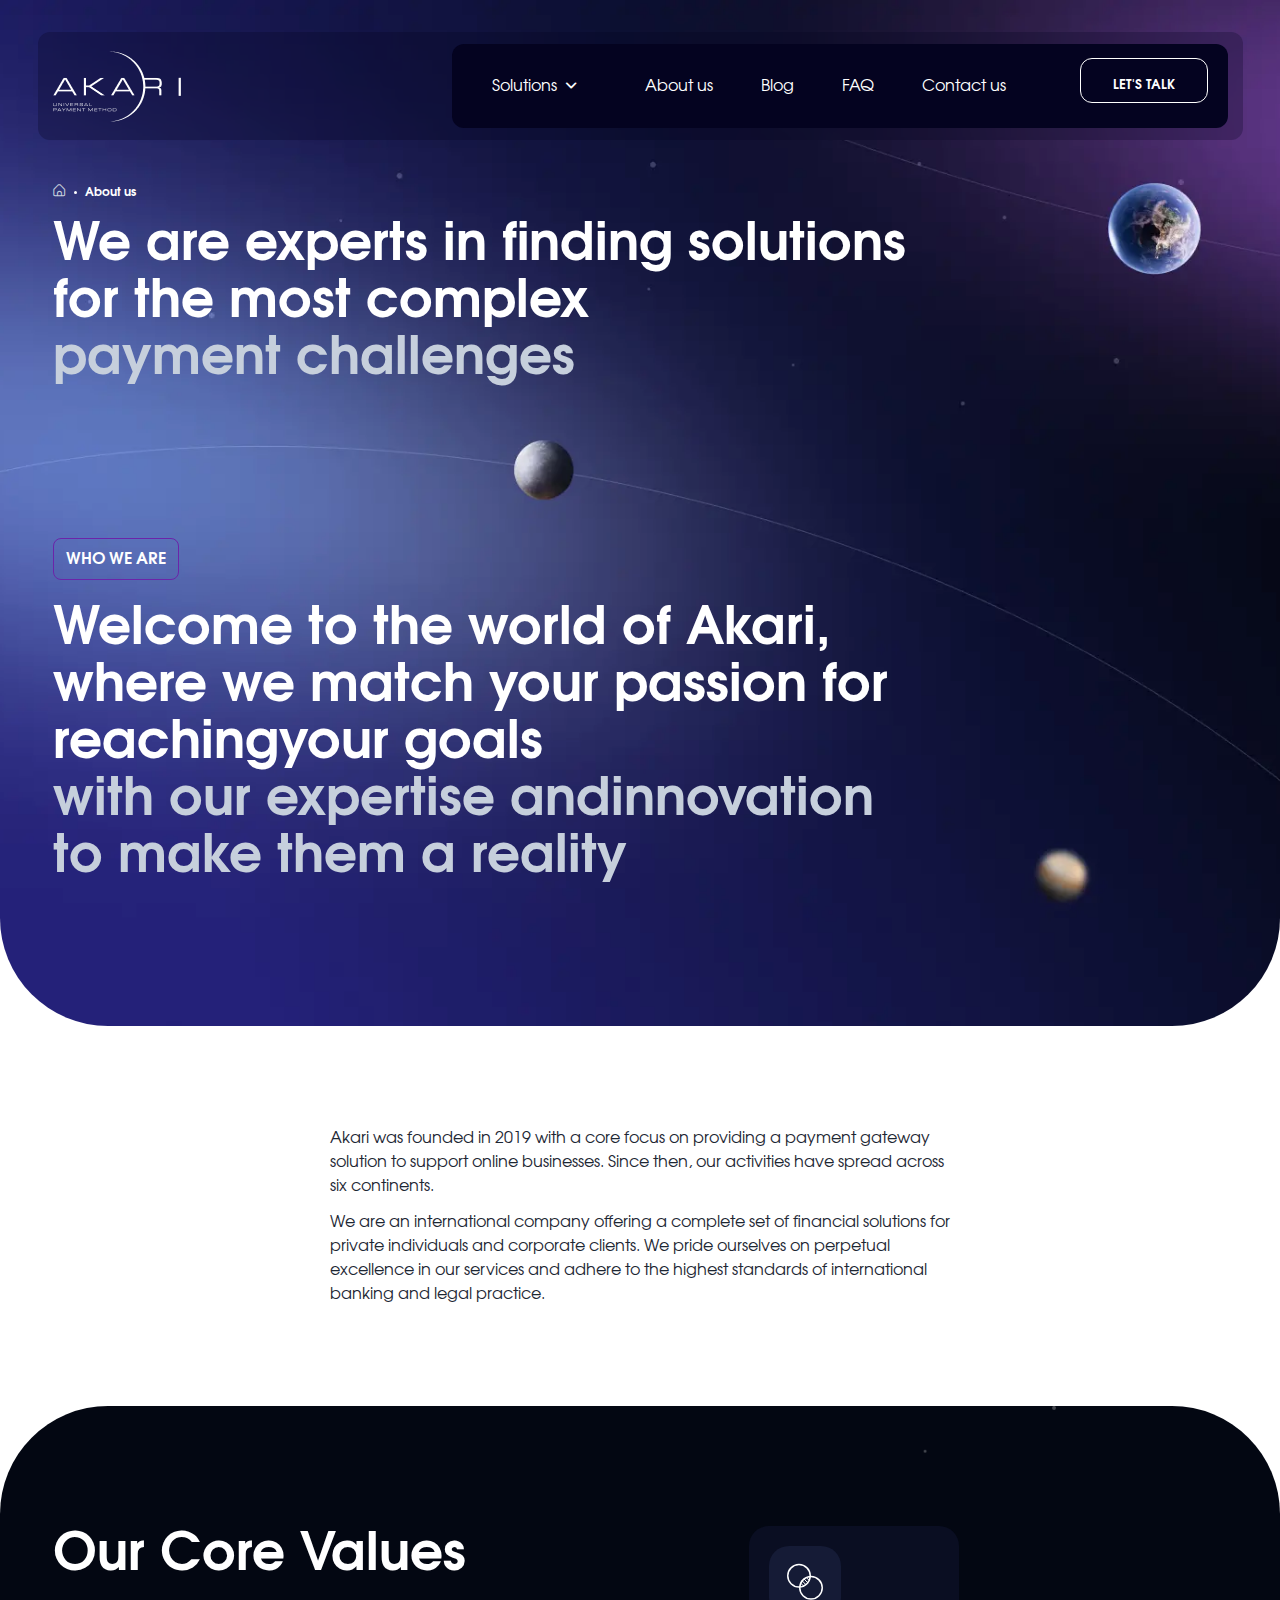
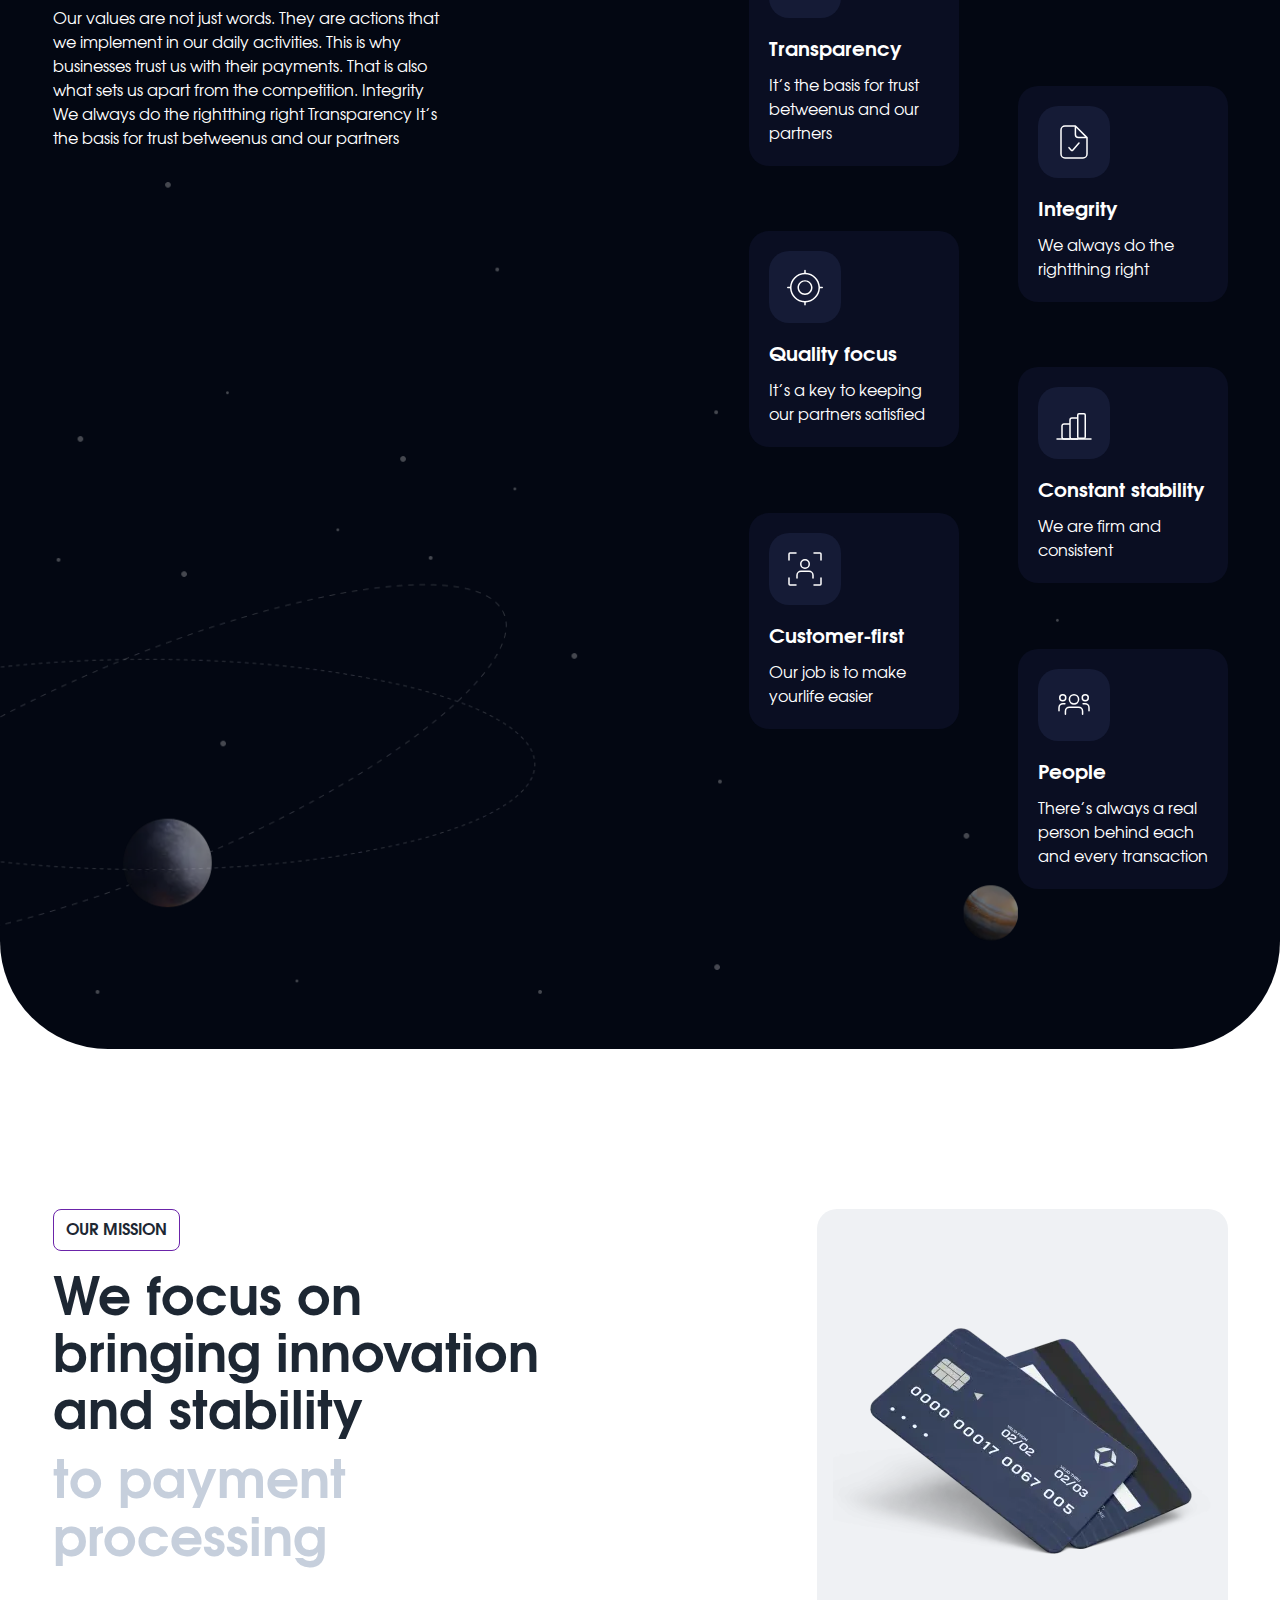
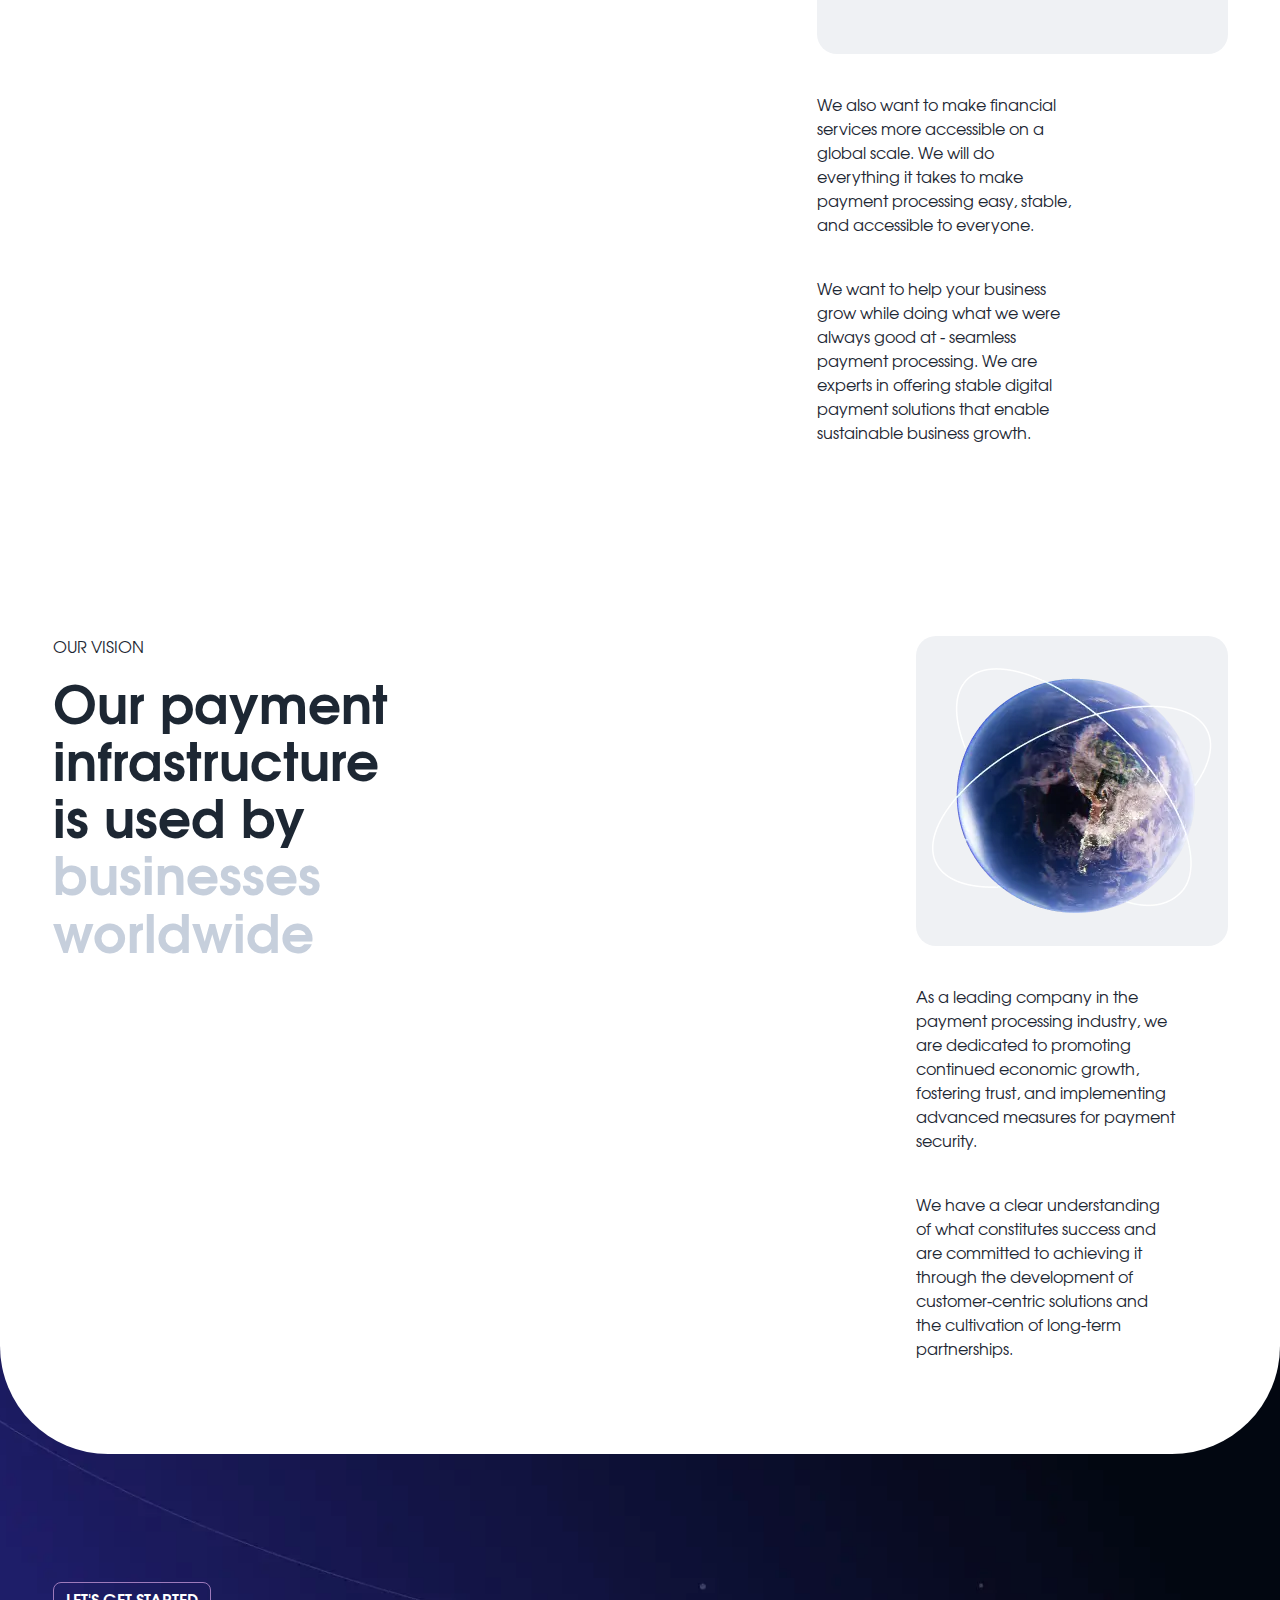
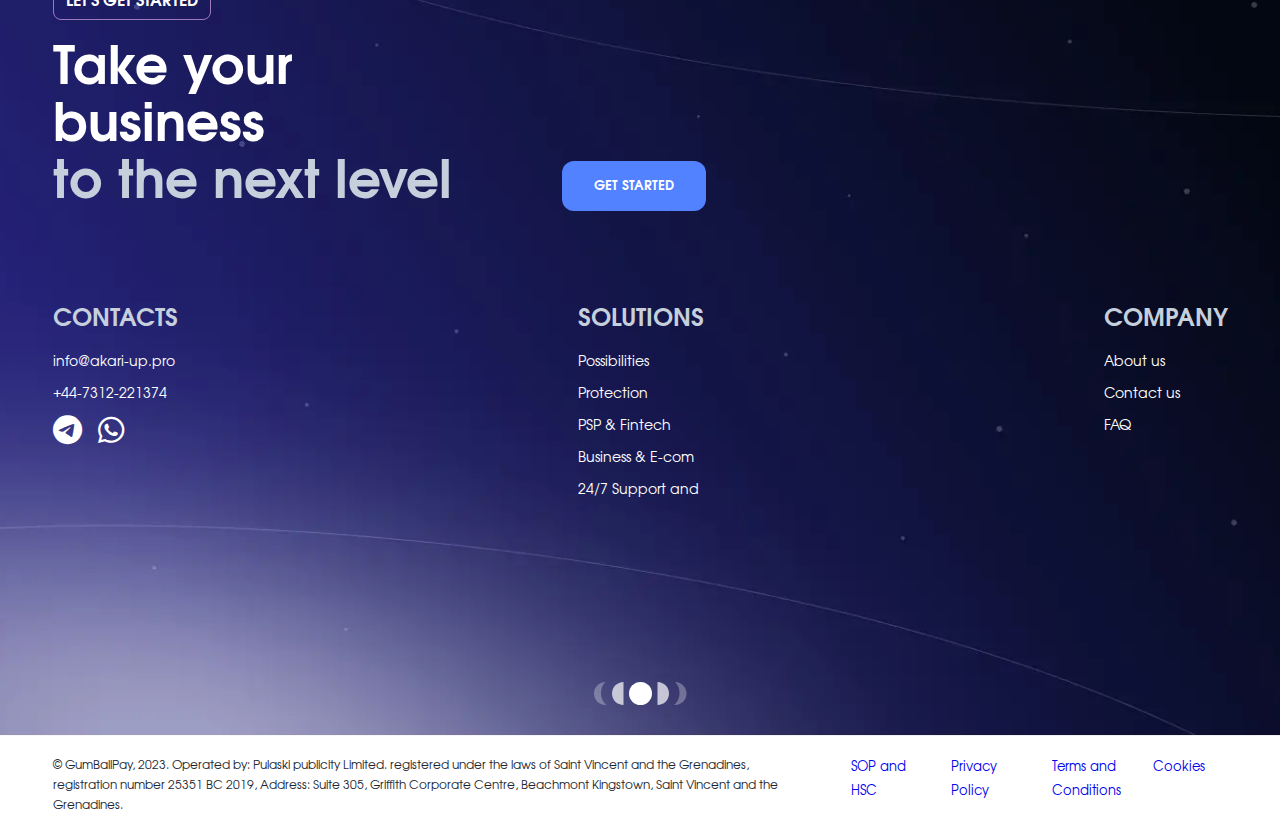
==== commit 58cdff7c: "Add files via upload" ====
--- a/about.html
+++ b/about.html
@@ -5,8 +5,8 @@
     <meta charset="UTF-8">
     <meta http-equiv="X-UA-Compatible" content="IE=edge">
     <meta name="viewport" content="width=device-width, initial-scale=1.0">
-    <link rel="stylesheet" href="files/swiper.min.css?_v=20230629154340">
-    <link rel="stylesheet" href="css/style.min.css?_v=20230629154340">
+    <link rel="stylesheet" href="files/swiper.min.css?_v=20230629161959">
+    <link rel="stylesheet" href="css/style.min.css?_v=20230629161959">
     <title>About us</title>
 </head>
 
@@ -18,38 +18,40 @@
             <nav class="header-nav">
                 <div class="menu-icon">MENU <div class="close-menu icon-plus-solid"><span>close</span></div></div>
                 <ul class="nav-list">
-                    <li class="nav-item link-solutions icon-arrow-down"><button class="nav-link">Solutions
-                        <div class="solution-items">
-                            <a href="solution-coverage.html" class="solution-item">
-                                <div class="item-head">
-                                    <div class="item-icon"><img src="./icons/header-solution/icon1.svg" alt="icon"></div>
-                                    <h3 class="item-title">Possibilities</h3>
-                                </div>
-                                <div class="item-text">Accept payments globally with our worldwide card processing solution covering six continents.</div>
-                            </a>
-                            <a href="solution-prevention.html" class="solution-item">
-                                <div class="item-head">
-                                    <div class="item-icon"><img src="./icons/header-solution/icon2.svg" alt="icon"></div>
-                                    <h3 class="item-title">Protection</h3>
-                                </div>
-                                <div class="item-text">Our solution comes with pre-integrated fraud & chargeback prevention tools from industry-leading suppliers</div>
-                            </a>
-                            <a href="solution-routing.html" class="solution-item">
-                                <div class="item-head">
-                                    <div class="item-icon"><img src="./icons/header-solution/icon3.svg" alt="icon"></div>
-                                    <h3 class="item-title">PSP & Fintech</h3>
-                                </div>
-                                <div class="item-text">Smart routing instantly assigns and directs your deposit to the most suitable acquirer, reducing false declines.</div>
-                            </a>
-                            <a href="solution-secure.html" class="solution-item">
-                                <div class="item-head">
-                                    <div class="item-icon"><img src="./icons/header-solution/icon4.svg" alt="icon"></div>
-                                    <h3 class="item-title">Business & E-com</h3>
-                                </div>
-                                <div class="item-text">Optimise your payment process and accept transactions online.</div>
-                            </a>
-                        </div>
-                    </button></li>
+                    <li class="nav-item link-solutions icon-arrow-down">
+                        <div class="nav-link">Solutions
+                            <div class="solution-items">
+                                <a href="solution-coverage.html" class="solution-item">
+                                    <div class="item-head">
+                                        <div class="item-icon"><img src="./icons/header-solution/icon1.svg" alt="icon"></div>
+                                        <h3 class="item-title">Possibilities</h3>
+                                    </div>
+                                    <div class="item-text">Accept payments globally with our worldwide card processing solution covering six continents.</div>
+                                </a>
+                                <a href="solution-prevention.html" class="solution-item">
+                                    <div class="item-head">
+                                        <div class="item-icon"><img src="./icons/header-solution/icon2.svg" alt="icon"></div>
+                                        <h3 class="item-title">Protection</h3>
+                                    </div>
+                                    <div class="item-text">Our solution comes with pre-integrated fraud & chargeback prevention tools from industry-leading suppliers</div>
+                                </a>
+                                <a href="solution-routing.html" class="solution-item">
+                                    <div class="item-head">
+                                        <div class="item-icon"><img src="./icons/header-solution/icon3.svg" alt="icon"></div>
+                                        <h3 class="item-title">PSP & Fintech</h3>
+                                    </div>
+                                    <div class="item-text">Smart routing instantly assigns and directs your deposit to the most suitable acquirer, reducing false declines.</div>
+                                </a>
+                                <a href="solution-secure.html" class="solution-item">
+                                    <div class="item-head">
+                                        <div class="item-icon"><img src="./icons/header-solution/icon4.svg" alt="icon"></div>
+                                        <h3 class="item-title">Business & E-com</h3>
+                                    </div>
+                                    <div class="item-text">Optimise your payment process and accept transactions online.</div>
+                                </a>
+                            </div>
+                        </div>
+                    </li>
                     <li class="nav-item"><a href="about.html" class="nav-link">About us</a></li>
                     <li class="nav-item"><a href="blog.html" class="nav-link">Blog</a></li>
                     <li class="nav-item"><a href="faq.html" class="nav-link">FAQ</a></li>
@@ -214,6 +216,6 @@
         </div>
     </div>
 </footer> 
-    <script src="js/app.min.js?_v=20230629154340"></script>
+    <script src="js/app.min.js?_v=20230629161959"></script>
 </body>
 </html>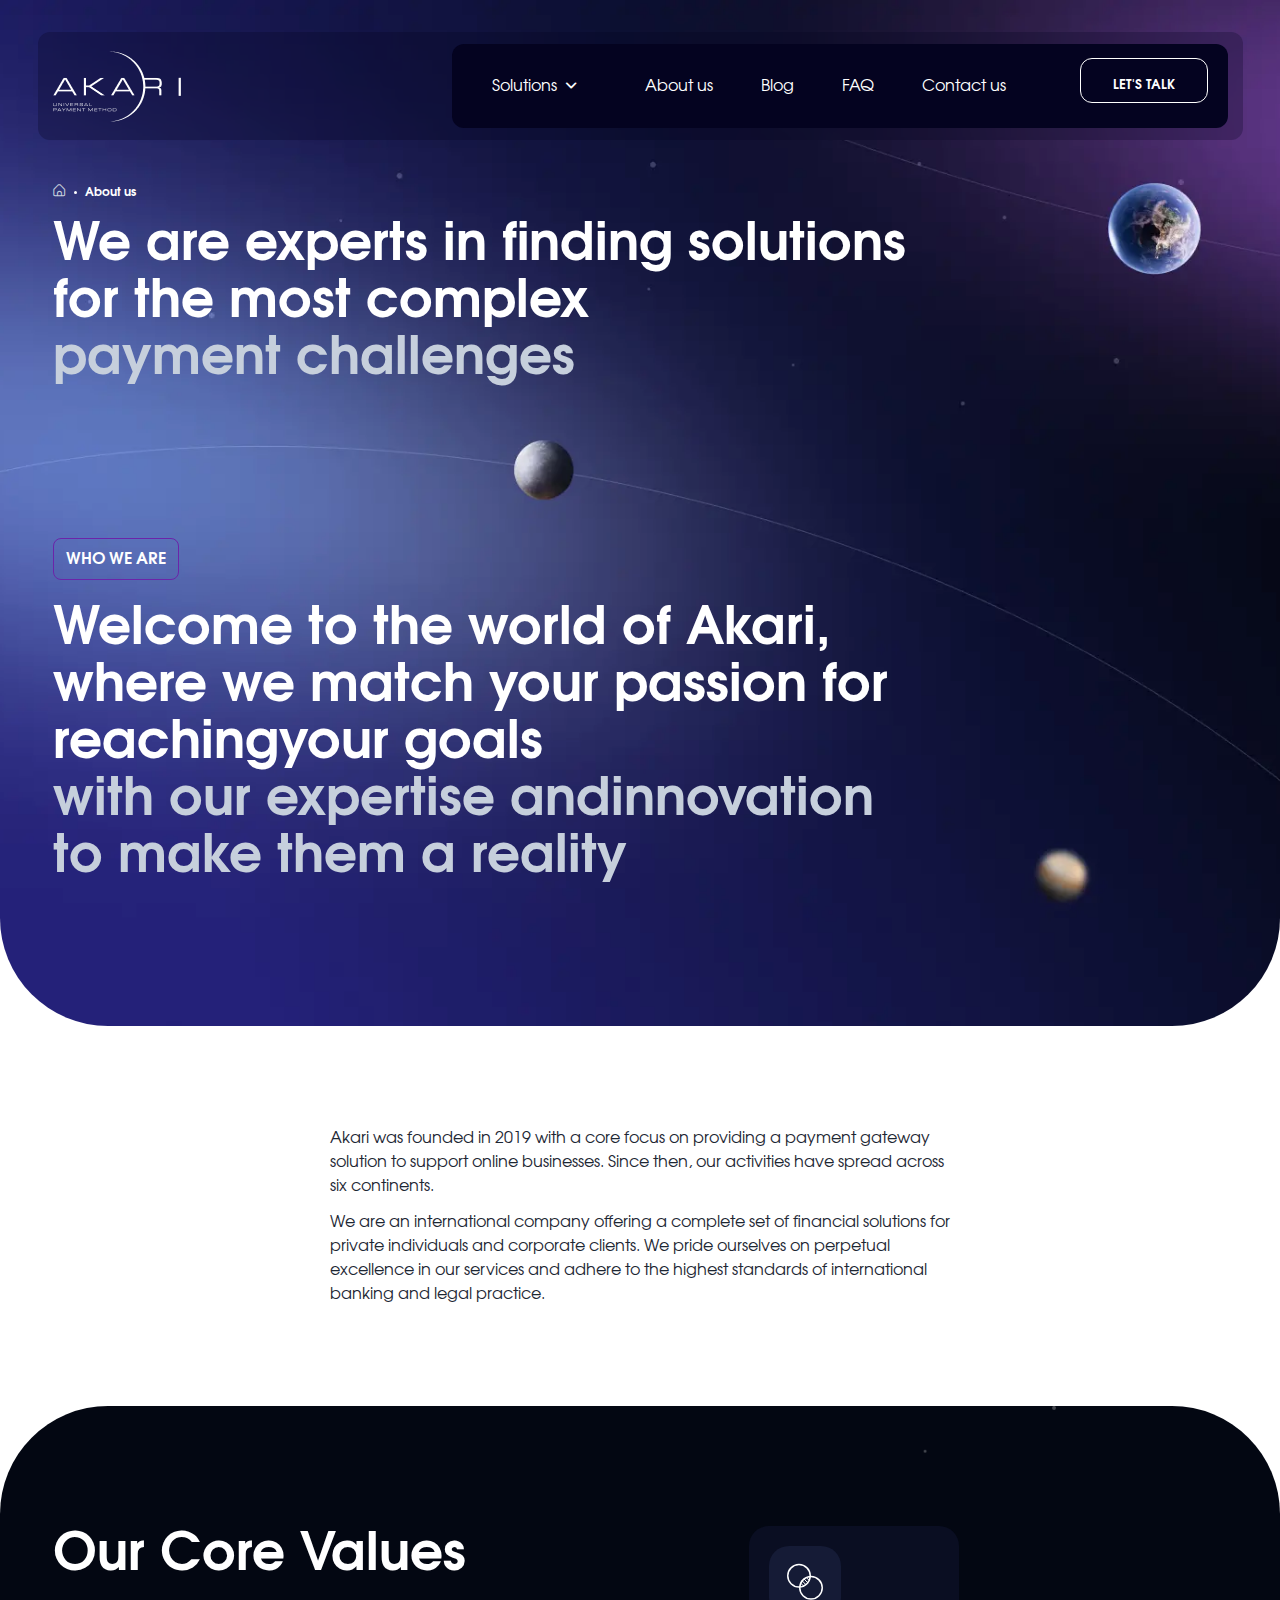
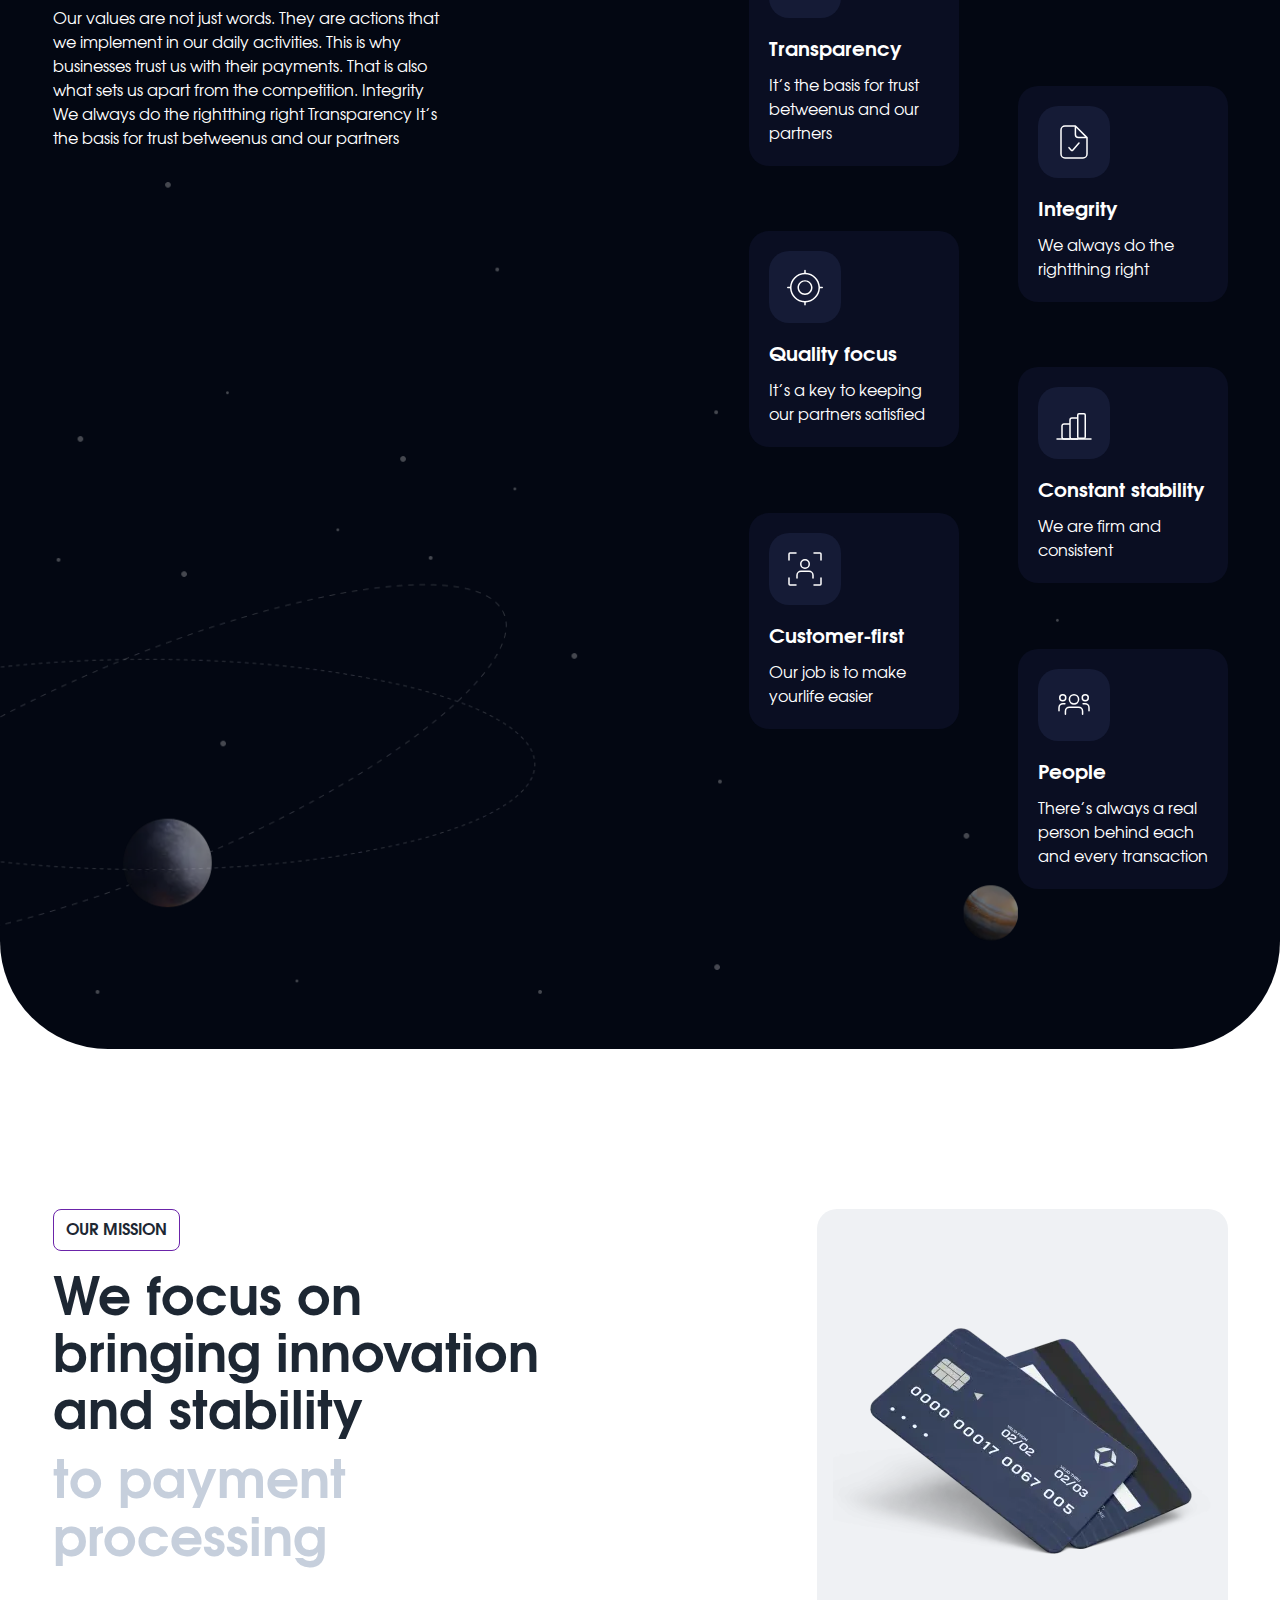
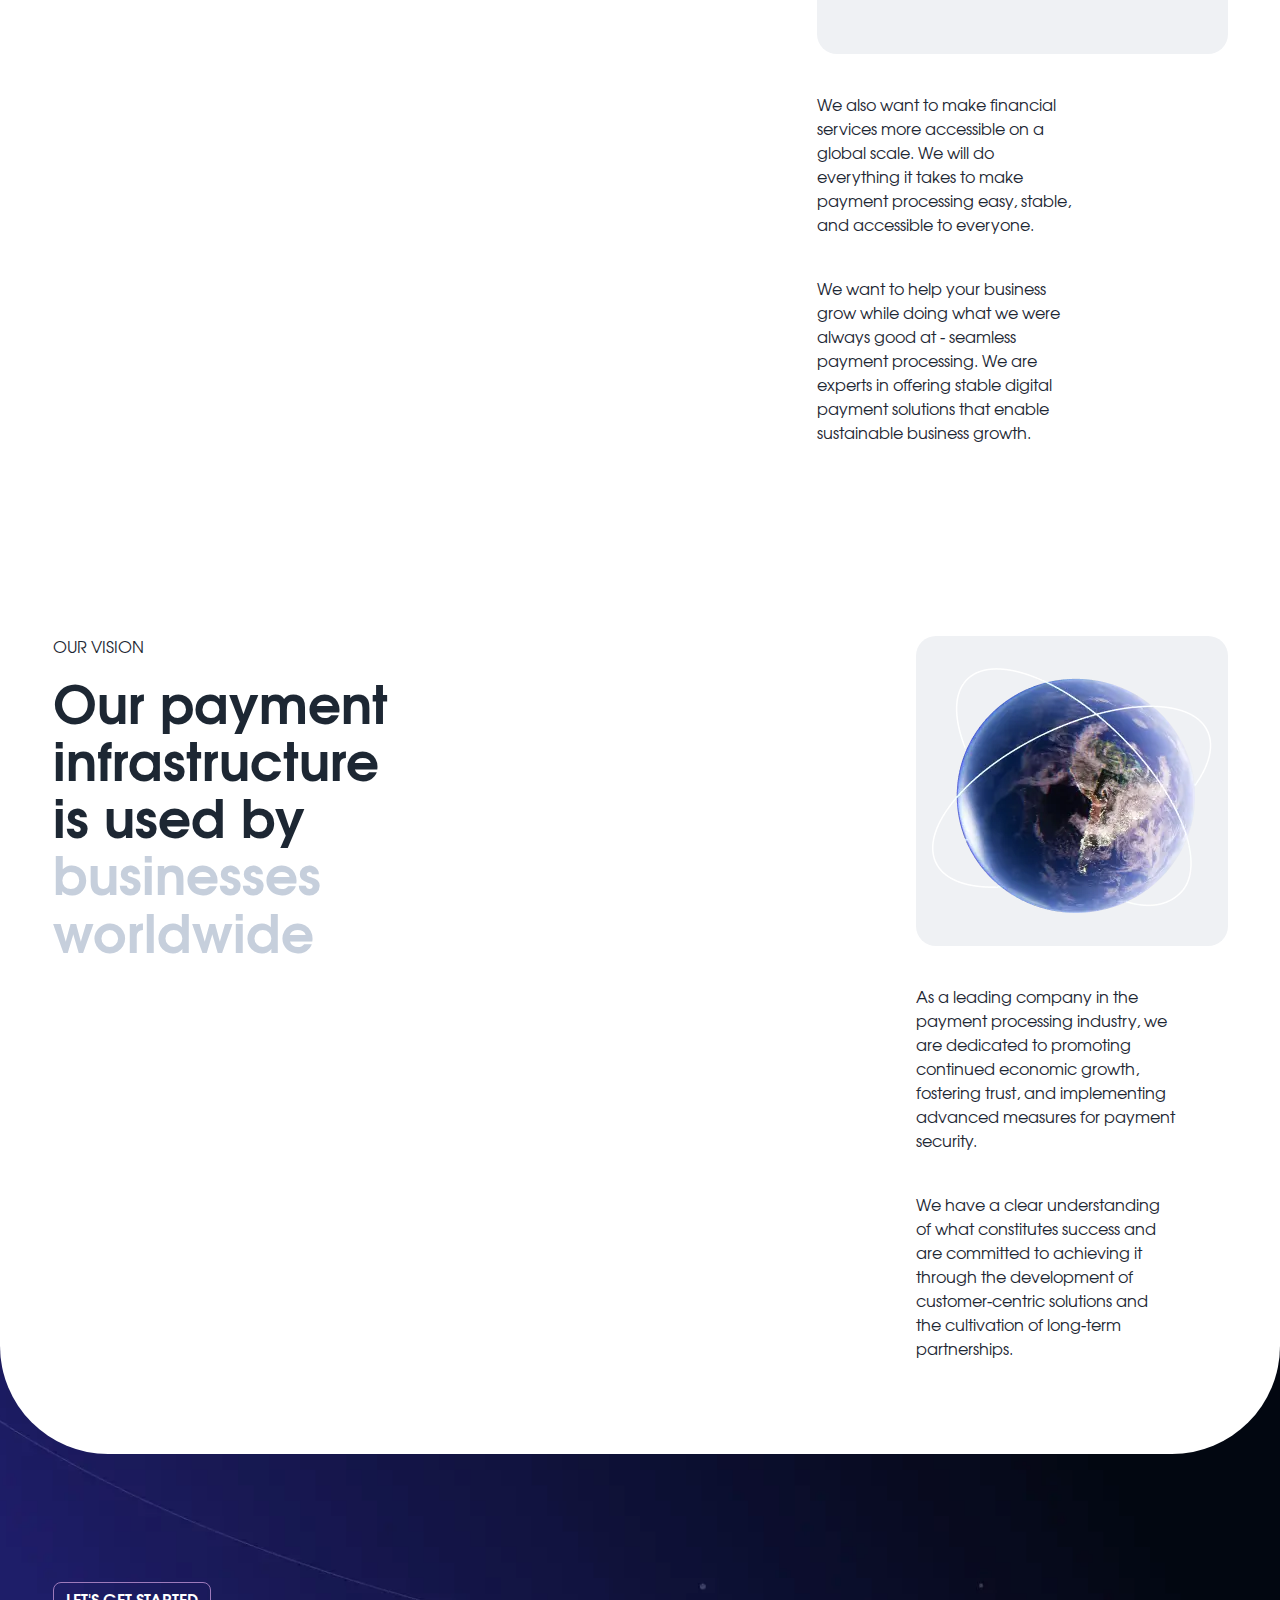
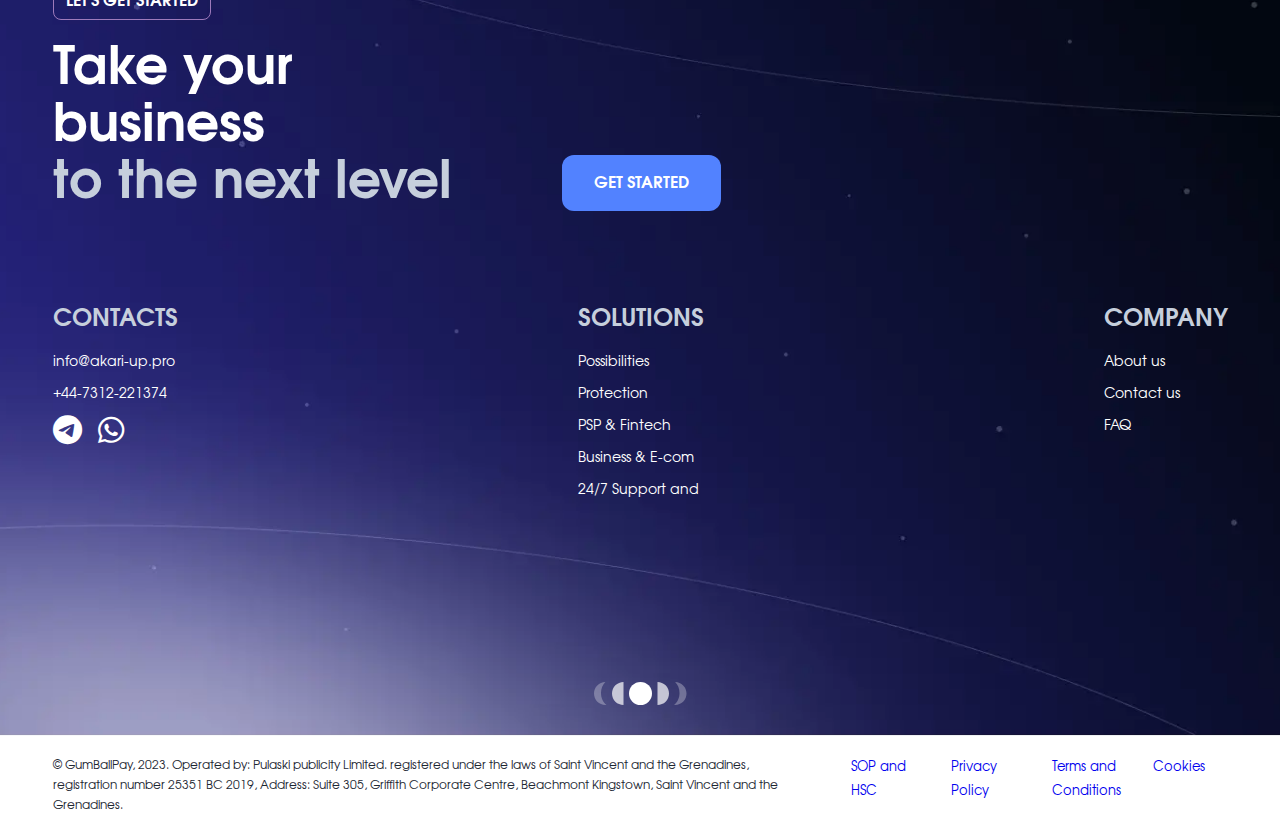
==== commit 891d8663: "Add files via upload" ====
--- a/about.html
+++ b/about.html
@@ -5,8 +5,8 @@
     <meta charset="UTF-8">
     <meta http-equiv="X-UA-Compatible" content="IE=edge">
     <meta name="viewport" content="width=device-width, initial-scale=1.0">
-    <link rel="stylesheet" href="files/swiper.min.css?_v=20230629161959">
-    <link rel="stylesheet" href="css/style.min.css?_v=20230629161959">
+    <link rel="stylesheet" href="files/swiper.min.css?_v=20230703155943">
+    <link rel="stylesheet" href="css/style.min.css?_v=20230703155943">
     <title>About us</title>
 </head>
 
@@ -166,7 +166,7 @@
                     <div class="footer-sub-title _sub-title">LET'S GET STARTED</div>
                     <h2 class="footer-title _title">Take your business <br><span>to the next level</span></h2>
                 </div>
-                <button class="footer-button _get-started-btn">GET STARTED</button>
+                <a href="solution-coverage.html" title="GET STARTED" class="footer-button _get-started-btn">GET STARTED</a>
             </div>
             <nav class="footer-nav">
                 <div class="nav-column">
@@ -216,6 +216,71 @@
         </div>
     </div>
 </footer> 
-    <script src="js/app.min.js?_v=20230629161959"></script>
+    <section class="lets-talk-modal">
+    <button class="lets-talk-modal-close icon-plus-solid">Close</button>
+    <div class="lets-talk-modal-window _container">
+        <h1 class="lets-talk-modal-title _title">Fill the form and we’ll<span>be in touch as soon as possible</span></h1>
+        <div class="lets-talk-modal-form-block">
+            <div class="spinner"><span></span></div>
+            <div class="message">Thank you, the data was sent successfully, please wait for a callback</div>
+            <form action="#" class="lets-talk-modal-form">
+                <div class="lets-talk-modal-form-inputs">
+                    <div class="lets-talk-modal-form-input-wrapper">
+                        <h3 class="lets-talk-modal-input-title">Your name</h3>
+                        <input required type="text" placeholder="Name" class="lets-talk-modal-form-input">
+                    </div>
+                    <div class="lets-talk-modal-form-input-wrapper">
+                        <h3 class="lets-talk-modal-input-title">Email</h3>
+                        <input required type="text" placeholder="Email" class="lets-talk-modal-form-input">
+                    </div>
+                    <div class="lets-talk-modal-form-input-wrapper">
+                        <h3 class="lets-talk-modal-input-title">Company name</h3>
+                        <input required type="text" placeholder="Company name" class="lets-talk-modal-form-input">
+                    </div>
+                    <div class="lets-talk-modal-form-input-wrapper">
+                        <h3 class="lets-talk-modal-input-title">Company website (optional)</h3>
+                        <input type="text" placeholder="https://" class="lets-talk-modal-form-input">
+                    </div>
+                    <div class="lets-talk-modal-form-input-wrapper">
+                        <h3 class="lets-talk-modal-input-title">Select partnership type</h3>
+                        <div class="select-block card-select-block">
+                            <div class="select-button"><span></span></div>
+                            <select class="select" name="partners" >
+                                <option selected disabled="" >Technology partners</option>
+                                <option value="1">Technology partners</option>
+                                <option value="2">Media partners</option>
+                                <option value="3">Business partners</option>
+                            </select>
+                        </div>
+                    </div>
+                    <div class="lets-talk-modal-form-input-wrapper">
+                        <h3 class="lets-talk-modal-input-title">How did you hear about us?</h3>
+                        <div class="select-block card-select-block">
+                            <div class="select-button"><span></span></div>
+                            <select class="select" name="media" >
+                                <option selected disabled="" >instagram</option>
+                                <option value="1">Instagram</option>
+                                <option value="2">Telegram</option>
+                                <option value="3">Facebook</option>
+                            </select>
+                        </div>
+                    </div>
+                </div>
+                <div class="lets-talk-modal-form-input-wrapper">
+                    <h3 class="lets-talk-modal-input-title">How can we help you?</h3>
+                    <textarea placeholder="Your message" class="lets-talk-modal-form-textarea"></textarea>
+                </div>
+                <div class="lets-talk-modal-form-checkbox-wrapper">
+                    <input required type="checkbox" class="lets-talk-modal-form-checkbox">
+                    <div class="lets-talk-modal-form-checkbox-text">I agree to the <a href="#">Terms of Use</a> and <a href="#">Privacy Policy</a></div>
+                </div>
+                <button type="submit" class="lets-talk-modal-form-button">Submit</button>
+            </form>
+            <div class="lets-talk-modal-form-block-icon"><img src="icons/footer-moon.svg" alt="icon moon"></div>
+        </div>
+    </div>
+</section> 
+    <script src="https://ajax.googleapis.com/ajax/libs/jquery/3.5.1/jquery.min.js?_v=20230703155943"></script>
+    <script src="js/app.min.js?_v=20230703155943"></script>
 </body>
 </html>--- a/css/style.min.css
+++ b/css/style.min.css
@@ -1 +1 @@
-@import url(https://fonts.googleapis.com/css2?family=Exo+2&display=swap);*{padding:0;margin:0;border:0}*,:after,:before{-webkit-box-sizing:border-box;box-sizing:border-box}:active,:focus{outline:0}a:active,a:focus{outline:0}aside,footer,header,nav{display:block}body,html{height:100%;width:100%;font-size:100%;line-height:1;font-size:14px;-ms-text-size-adjust:100%;-moz-text-size-adjust:100%;-webkit-text-size-adjust:100%}button,input,textarea{font-family:inherit;outline:0}input::-ms-clear{display:none}button{cursor:pointer;background:0 0}button::-moz-focus-inner{padding:0;border:0}a,a:visited{text-decoration:none}a:hover{text-decoration:none}ul li{list-style:none}img{vertical-align:top}h1,h2,h3,h4,h5,h6{font-size:inherit;font-weight:inherit}@font-face{font-family:icomoon;src:url(fonts/icomoon.eot?1hcstj);src:url(fonts/icomoon.eot?1hcstj#iefix) format("embedded-opentype"),url(fonts/icomoon.ttf?1hcstj) format("truetype"),url(../fonts/icomoon.woff?1hcstj) format("woff"),url(../fonts/icomoon.svg?1hcstj#icomoon) format("svg");font-weight:400;font-style:normal;font-display:block}[class*=" icon-"]::before,[class^=icon-]::before{font-family:icomoon!important;speak:never;font-style:normal;font-weight:400;font-variant:normal;text-transform:none;line-height:1;-webkit-font-smoothing:antialiased;-moz-osx-font-smoothing:grayscale}.icon-arrow-down:before{content:"\e900"}.icon-arrow-left:before{content:"\e901"}.icon-arrow-right:before{content:"\e902"}.icon-facebook:before{content:"\e903"}.icon-home:before{content:"\e904"}.icon-instagram:before{content:"\e905"}.icon-moon:before{content:"\e906"}.icon-plus-solid:before{content:"\e907"}.icon-telegram:before{content:"\e908"}.icon-viber:before{content:"\e909"}.icon-whatsapp:before{content:"\e90a"}@font-face{font-family:Evolventa;font-display:swap;src:url(../fonts/Evolventa-Bold.woff2) format("woff2"),url(../fonts/Evolventa-Bold.woff) format("woff");font-weight:700;font-style:normal}@font-face{font-family:Evolventa;font-display:swap;src:url(../fonts/Evolventa-Regular.woff2) format("woff2"),url(../fonts/Evolventa-Regular.woff) format("woff");font-weight:400;font-style:normal}@font-face{font-family:icons;font-display:swap;src:url(../fonts/icons.woff2) format("woff2"),url(../fonts/icons.woff) format("woff");font-weight:400;font-style:normal}.menu-icon{position:absolute;top:0;left:0;width:100%;display:-webkit-box;display:-ms-flexbox;display:flex;-webkit-box-pack:justify;-ms-flex-pack:justify;justify-content:space-between;-webkit-box-align:center;-ms-flex-align:center;align-items:center;color:#fff;font-size:20px;font-weight:700;text-transform:uppercase}.menu-icon .close-menu{display:-webkit-box;display:-ms-flexbox;display:flex;-webkit-box-align:center;-ms-flex-align:center;align-items:center;-webkit-column-gap:10px;-moz-column-gap:10px;column-gap:10px}.menu-icon .close-menu span{display:none;text-transform:lowercase;font-size:16px;font-weight:400}.menu-icon .close-menu::before{-webkit-transition:-webkit-transform .4s ease;transition:-webkit-transform .4s ease;transition:transform .4s ease;transition:transform .4s ease,-webkit-transform .4s ease;font-size:16px;color:#fff}.header.active .menu-icon .close-menu span{display:block}.header.active .menu-icon .close-menu::before{-webkit-transform:rotate(45deg);-ms-transform:rotate(45deg);transform:rotate(45deg)}.header .header-container{border-radius:12px;background:rgba(4,3,32,.26)}.header .header-container .header-wrapper{width:100%;display:-webkit-box;display:-ms-flexbox;display:flex}.header .header-container .header-logo img{width:100%;height:100%}.header .header-container .header-nav{display:-webkit-box;display:-ms-flexbox;display:flex;background:#040320;border-radius:12px;position:relative}.header .header-container .header-nav .nav-list{display:-webkit-box;display:-ms-flexbox;display:flex}.header .header-container .header-nav .nav-list .nav-item::before{color:#fff;font-size:14px;-webkit-transition:-webkit-transform .4s ease;transition:-webkit-transform .4s ease;transition:transform .4s ease;transition:transform .4s ease,-webkit-transform .4s ease}.header .header-container .header-nav .nav-list .nav-item .nav-link{padding:10px 0;color:#fff}.header .header-container .header-nav .nav-list .nav-item .nav-link:hover{color:#5282ff}.header .header-container .header-nav .nav-list .nav-item .nav-link .solution-items{width:100%;background:#040320;-webkit-transition:all .5s ease;transition:all .5s ease;border-radius:0 0 20px 20px}.header .header-container .header-nav .nav-list .nav-item .nav-link .solution-items .solution-item{color:#fff;border-radius:20px;-webkit-transition:all .3s ease;transition:all .3s ease;opacity:0;pointer-events:none}.header .header-container .header-nav .nav-list .nav-item .nav-link .solution-items .solution-item:hover{border:1px solid #5282ff;background:#040320}.header .header-container .header-nav .nav-list .nav-item .nav-link .solution-items .solution-item .item-head{display:-webkit-box;display:-ms-flexbox;display:flex;-webkit-box-align:center;-ms-flex-align:center;align-items:center;-webkit-column-gap:8px;-moz-column-gap:8px;column-gap:8px}.header .header-container .header-nav .nav-list .nav-item .nav-link .solution-items .solution-item .item-head .item-icon{width:76px;height:76px;display:-webkit-box;display:-ms-flexbox;display:flex;-webkit-box-orient:vertical;-webkit-box-direction:normal;-ms-flex-direction:column;flex-direction:column;-webkit-box-align:center;-ms-flex-align:center;align-items:center;-webkit-box-pack:center;-ms-flex-pack:center;justify-content:center;border-radius:20px;background:linear-gradient(215deg,#2b3255 0,rgba(96,46,201,0) 100%);-webkit-backdrop-filter:blur(15px);backdrop-filter:blur(15px)}.header .header-container .header-nav .nav-list .nav-item .nav-link .solution-items .solution-item .item-head .item-title{font-size:20px;font-weight:700}.header .header-container .header-nav .nav-list .nav-item .nav-link .solution-items .solution-item .item-text{margin-top:24px;width:100%}.header .header-container .header-nav .nav-list .link-solutions:hover::before{-webkit-transform:rotate(180deg);-ms-transform:rotate(180deg);transform:rotate(180deg)}.header .header-container .header-nav .nav-list .link-solutions:hover .solution-items .solution-item{opacity:1;pointer-events:auto}.header .header-container .header-nav .header-button{height:45px;border-radius:12px;border:1.5px solid #fff;padding:12px 32px;font-weight:700;line-height:28px;text-transform:uppercase;color:#fff;-webkit-transition:all .2s ease;transition:all .2s ease}.header .header-container .header-nav .header-button:hover{border:1.5px solid #5282ff;color:#5282ff;-webkit-transform:scale(.97);-ms-transform:scale(.97);transform:scale(.97)}.footer{background:#fff;position:relative;z-index:0}.no-webp .footer .footer-body{background:url(../img/footer/footer-bg.jpg) center center/cover no-repeat}.footer .footer-body{position:relative}.footer .footer-body .footer-icon{position:absolute;bottom:30px;left:calc(50% - 46px)}.footer .footer-body .footer-content{display:-webkit-box;display:-ms-flexbox;display:flex}.footer .footer-body .footer-content .footer-descr{display:-webkit-box;display:-ms-flexbox;display:flex;-webkit-box-orient:vertical;-webkit-box-direction:normal;-ms-flex-direction:column;flex-direction:column}.footer .footer-body .footer-content .footer-descr .footer-sub-title{padding:6px 12px;-ms-flex-item-align:start;-ms-grid-row-align:start;align-self:start;margin-bottom:20px;border-radius:8px;text-transform:uppercase;font-weight:700;color:#fff;border:1px solid #9d7abb}.footer .footer-body .footer-content .footer-descr .footer-title{max-width:465px}.footer .footer-body .footer-content .footer-button{padding:16px 32px;background:#5282ff;display:-webkit-box;display:-ms-flexbox;display:flex;-webkit-box-orient:vertical;-webkit-box-direction:normal;-ms-flex-direction:column;flex-direction:column;-webkit-box-align:center;-ms-flex-align:center;align-items:center;-webkit-box-pack:center;-ms-flex-pack:center;justify-content:center;color:#fff;text-transform:uppercase;font-weight:700;border-radius:12px;-webkit-transition:all .2s ease;transition:all .2s ease}.footer .footer-body .footer-content .footer-button:hover{-webkit-transform:scale(.98);-ms-transform:scale(.98);transform:scale(.98);background:#1d2733}.footer .footer-body .footer-nav{display:-webkit-box;display:-ms-flexbox;display:flex}.footer .footer-body .footer-nav .nav-column{display:-webkit-box;display:-ms-flexbox;display:flex;-webkit-box-orient:vertical;-webkit-box-direction:normal;-ms-flex-direction:column;flex-direction:column}.footer .footer-body .footer-nav .nav-column .column-title{color:#c6cfdc;font-size:24px;font-weight:700;margin-bottom:20px}.footer .footer-body .footer-nav .nav-column .nav-list{display:-webkit-box;display:-ms-flexbox;display:flex;-webkit-box-orient:vertical;-webkit-box-direction:normal;-ms-flex-direction:column;flex-direction:column}.footer .footer-body .footer-nav .nav-column .nav-list .nav-item{color:#fff;font-size:14px;line-height:171.428571%}.footer .footer-body .footer-nav .nav-column .nav-list .nav-item .footer-social{display:-webkit-box;display:-ms-flexbox;display:flex;-webkit-box-align:center;-ms-flex-align:center;align-items:center;-webkit-column-gap:16px;-moz-column-gap:16px;column-gap:16px}.footer .footer-body .footer-nav .nav-column .nav-list .nav-item .footer-social .social-item{color:#fff;-webkit-transition:all .2s ease;transition:all .2s ease}.footer .footer-body .footer-nav .nav-column .nav-list .nav-item .footer-social .social-item::before{font-size:30px;-webkit-transition:all .2s ease;transition:all .2s ease}.footer .footer-body .footer-nav .nav-column .nav-list .nav-item .footer-social .social-item:hover{-webkit-transform:scale(.98);-ms-transform:scale(.98);transform:scale(.98);color:#5282ff}.footer .footer-body .footer-nav .nav-column .nav-list .nav-item .footer-link{font-size:14px;line-height:171.428571%;color:#fff;-webkit-transition:all .2s ease;transition:all .2s ease}.footer .footer-body .footer-nav .nav-column .nav-list .nav-item .footer-link:hover{text-decoration:underline}.footer .footer-bottom{padding:20px 0;display:-webkit-box;display:-ms-flexbox;display:flex;background:#fff;color:#1d2733}.footer .footer-bottom .footer-copy{max-width:777px;font-size:12px;line-height:166.666667%}.footer .footer-bottom .footer-links{display:-webkit-box;display:-ms-flexbox;display:flex}.footer .footer-bottom .footer-links .footer-bottom-link{font-size:13px;-webkit-box-flex:0;-ms-flex:0 0 75px;flex:0 0 75px}.about-section1{position:relative;overflow:hidden}.about-section1 .bg{position:absolute;top:0;left:0;width:100%;height:100%;z-index:0;-o-object-fit:cover;object-fit:cover}.about-section1 .about-section1-container{position:relative;z-index:1;color:#fff}.about-section1 .about-section1-container .about-section1-nav{margin-bottom:12px}.about-section1 .about-section1-container .about-section1-nav .about-section1-list-item{color:#fff}.about-section1 .about-section1-container .about-section1-nav .about-section1-list-item::after{background:#fff}.about-section1 .about-section1-container .about-section1-title{display:-webkit-box;display:-ms-flexbox;display:flex;-webkit-box-orient:vertical;-webkit-box-direction:normal;-ms-flex-direction:column;flex-direction:column;max-width:881px}.about-section1 .about-section1-container .about-section1-title:last-child{margin-bottom:0}.about-text-block{display:-webkit-box;display:-ms-flexbox;display:flex;-webkit-box-orient:vertical;-webkit-box-direction:normal;-ms-flex-direction:column;flex-direction:column;row-gap:12px;background:#fff;max-width:661px;margin:0 auto}.no-webp .about-core{background:#030712 url(../img/home/choose-bg.png) center center/cover no-repeat}.about-core .about-core-container{display:-webkit-box;display:-ms-flexbox;display:flex}.about-core .about-core-container .about-core-descr{display:-webkit-box;display:-ms-flexbox;display:flex;-webkit-box-orient:vertical;-webkit-box-direction:normal;-ms-flex-direction:column;flex-direction:column;color:#fff}.about-core .about-core-container .about-core-descr .about-core-title{margin-bottom:24px}.about-core .about-core-container .about-core-descr .about-core-text{max-width:387px}.about-core .about-core-container .about-core-items{display:-webkit-box;display:-ms-flexbox;display:flex}.about-core .about-core-container .about-core-items .about-core-column{display:-webkit-box;display:-ms-flexbox;display:flex;-webkit-box-orient:vertical;-webkit-box-direction:normal;-ms-flex-direction:column;flex-direction:column}.about-core .about-core-container .about-core-items .about-core-column .about-core-item{border-radius:20px;background:#0a0e22;display:-webkit-box;display:-ms-flexbox;display:flex;-webkit-box-orient:vertical;-webkit-box-direction:normal;-ms-flex-direction:column;flex-direction:column;padding:20px;color:#fff}.about-core .about-core-container .about-core-items .about-core-column .about-core-item .item-icon{background:#151b36;-webkit-backdrop-filter:blur(15px);backdrop-filter:blur(15px);width:72px;height:72px;display:-webkit-box;display:-ms-flexbox;display:flex;-webkit-box-orient:vertical;-webkit-box-direction:normal;-ms-flex-direction:column;flex-direction:column;-webkit-box-align:center;-ms-flex-align:center;align-items:center;-webkit-box-pack:center;-ms-flex-pack:center;justify-content:center;border-radius:20px;margin-bottom:20px}.about-core .about-core-container .about-core-items .about-core-column .about-core-item .item-title{font-weight:700;margin-bottom:12px}.about-mission{background:#fff;color:#1d2733}.about-mission .about-mission-container{display:-webkit-box;display:-ms-flexbox;display:flex}.about-mission .about-mission-container .about-mission-descr{display:-webkit-box;display:-ms-flexbox;display:flex;-webkit-box-orient:vertical;-webkit-box-direction:normal;-ms-flex-direction:column;flex-direction:column}.about-mission .about-mission-container .about-mission-descr .about-mission-sub-title{margin-bottom:20px}.about-mission .about-mission-container .about-mission-descr .about-mission-title{color:#1d2733;max-width:497px;display:-webkit-box;display:-ms-flexbox;display:flex;-webkit-box-orient:vertical;-webkit-box-direction:normal;-ms-flex-direction:column;flex-direction:column;row-gap:12px}.about-mission .about-mission-container .about-mission-content{display:-webkit-box;display:-ms-flexbox;display:flex;-webkit-box-orient:vertical;-webkit-box-direction:normal;-ms-flex-direction:column;flex-direction:column}.about-mission .about-mission-container .about-mission-content .about-mission-image{padding:32px 16px;border-radius:20px;background:#eff1f4}.about-mission .about-mission-container .about-mission-content .about-mission-image img{width:100%;height:100%}.about-mission .about-mission-container .about-mission-content .about-mission-text{display:-webkit-box;display:-ms-flexbox;display:flex;-webkit-box-orient:vertical;-webkit-box-direction:normal;-ms-flex-direction:column;flex-direction:column;max-width:259px}.about-vision{background:#fff;color:#1d2733;position:relative;z-index:1}.about-vision .about-vision-container{display:-webkit-box;display:-ms-flexbox;display:flex}.about-vision .about-vision-container .about-vision-descr{display:-webkit-box;display:-ms-flexbox;display:flex;-webkit-box-orient:vertical;-webkit-box-direction:normal;-ms-flex-direction:column;flex-direction:column}.about-vision .about-vision-container .about-vision-descr .about-vision-sub-title{margin-bottom:20px}.about-vision .about-vision-container .about-vision-descr .about-vision-title{display:-webkit-box;display:-ms-flexbox;display:flex;-webkit-box-orient:vertical;-webkit-box-direction:normal;-ms-flex-direction:column;flex-direction:column;max-width:376px;color:#1d2733}.about-vision .about-vision-container .about-vision-descr .about-vision-title span{max-width:540px}.about-vision .about-vision-container .about-vision-content{display:-webkit-box;display:-ms-flexbox;display:flex;-webkit-box-orient:vertical;-webkit-box-direction:normal;-ms-flex-direction:column;flex-direction:column}.about-vision .about-vision-container .about-vision-content .about-vision-image{padding:32px 16px;border-radius:20px;background:#eff1f4}.about-vision .about-vision-container .about-vision-content .about-vision-image img{width:100%;height:100%}.about-vision .about-vision-container .about-vision-content .about-vision-text{display:-webkit-box;display:-ms-flexbox;display:flex;-webkit-box-orient:vertical;-webkit-box-direction:normal;-ms-flex-direction:column;flex-direction:column;max-width:259px}.no-webp .contact-block-preview{background:url(../img/contact/bg.jpg) center center/cover no-repeat}.contact{background:#fff;position:relative;z-index:1;color:#1d2733}.contact .contact-container{display:-webkit-box;display:-ms-flexbox;display:flex;-webkit-box-orient:vertical;-webkit-box-direction:normal;-ms-flex-direction:column;flex-direction:column}.contact .contact-container .contact-title{color:#1d2733;margin-bottom:8px}.contact .contact-container .contact-text{max-width:387px}.contact .contact-container .contact-items{display:-webkit-box;display:-ms-flexbox;display:flex}.contact .contact-container .contact-items .contact-item{border-radius:20px;padding:28px}.contact .contact-container .contact-items .item-contacts{display:-webkit-box;display:-ms-flexbox;display:flex;background:#eff1f4}.contact .contact-container .contact-items .item-contacts .item-column{display:-webkit-box;display:-ms-flexbox;display:flex;-webkit-box-orient:vertical;-webkit-box-direction:normal;-ms-flex-direction:column;flex-direction:column}.contact .contact-container .contact-items .item-contacts .item-column .contact-block .contact-block-subtitle{font-size:14px}.contact .contact-container .contact-items .item-contacts .item-column .contact-block .contact-block-title{font-weight:700;line-height:2}.contact .contact-container .contact-items .item-contacts .item-column .contact-block .contact-block-socials{display:-webkit-box;display:-ms-flexbox;display:flex;-webkit-box-align:center;-ms-flex-align:center;align-items:center;-webkit-column-gap:12px;-moz-column-gap:12px;column-gap:12px}.contact .contact-container .contact-items .item-contacts .item-column .contact-block .contact-block-socials .contact-block-social{-webkit-transition:all .2s ease;transition:all .2s ease}.contact .contact-container .contact-items .item-contacts .item-column .contact-block .contact-block-socials .contact-block-social::before{font-size:25px;color:#c6cfdc;-webkit-transition:all .2s ease;transition:all .2s ease}.contact .contact-container .contact-items .item-contacts .item-column .contact-block .contact-block-socials .contact-block-social:hover{-webkit-transform:scale(1.1);-ms-transform:scale(1.1);transform:scale(1.1)}.contact .contact-container .contact-items .item-contacts .item-column .contact-block .contact-block-socials .contact-block-social:hover::before{color:#5282ff}.contact .contact-container .contact-items .item-talc{color:#fff;display:-webkit-box;display:-ms-flexbox;display:flex;-webkit-box-orient:vertical;-webkit-box-direction:normal;-ms-flex-direction:column;flex-direction:column;border-radius:20px;background:#1840a0}.contact .contact-container .contact-items .item-talc .item-talc-title{font-size:20px;font-weight:700;margin-bottom:12px}.contact .contact-container .contact-items .item-talc .item-talc-text{margin-bottom:20px}.contact .contact-container .contact-items .item-talc .item-talc-button{-ms-flex-item-align:start;-ms-grid-row-align:start;align-self:start;border-radius:12px;background:#fff;padding:12px 32px;color:#5282ff;font-size:16px;font-weight:700;line-height:175%;-webkit-transition:all .2s ease;transition:all .2s ease}.contact .contact-container .contact-items .item-talc .item-talc-button:hover{background:#1d2733;color:#fff;-webkit-transform:scale(.98);-ms-transform:scale(.98);transform:scale(.98)}.blog{background:#fff;position:relative;z-index:1}.blog .blog-container{display:-webkit-box;display:-ms-flexbox;display:flex;-webkit-box-orient:vertical;-webkit-box-direction:normal;-ms-flex-direction:column;flex-direction:column}.blog .blog-container .blog-title{color:#1d2733;max-width:690px;line-height:1.3}.blog .blog-container .blog-items{display:-webkit-box;display:-ms-flexbox;display:flex}.blog .blog-container .blog-items .blog-item{overflow:hidden;border-radius:24px;display:-webkit-box;display:-ms-flexbox;display:flex;-webkit-box-orient:vertical;-webkit-box-direction:normal;-ms-flex-direction:column;flex-direction:column;-webkit-transition:all .3s ease;transition:all .3s ease}.blog .blog-container .blog-items .blog-item:hover{-webkit-box-shadow:0 0 40px 0 #c6cfdc;box-shadow:0 0 40px 0 #c6cfdc}.blog .blog-container .blog-items .blog-item .item-image{width:100%;margin-bottom:20px}.blog .blog-container .blog-items .blog-item .item-image img{width:100%;height:100%;-o-object-fit:contain;object-fit:contain}.blog .blog-container .blog-items .blog-item .item-title{margin-left:5px;color:#181818;font-weight:700;text-transform:uppercase;margin-bottom:4px;-webkit-transition:all .2s ease;transition:all .2s ease}.blog .blog-container .blog-items .blog-item .item-title:hover{color:#5282ff}.blog .blog-container .blog-items .blog-item .item-date{margin-right:5px;-ms-flex-item-align:end;-ms-grid-row-align:end;align-self:end;color:#181818;font-size:15px}.no-webp .blog-item-first-block{background:url(../img/blog-item/bg.jpg) center center/cover no-repeat}.blog-item-first-block{width:100%;overflow:hidden}.blog-item{background:#fff;position:relative;z-index:1}.blog-item .blog-item-container{display:-webkit-box;display:-ms-flexbox;display:flex;-webkit-box-orient:vertical;-webkit-box-direction:normal;-ms-flex-direction:column;flex-direction:column}.blog-item .blog-item-container .blog-item-content{display:-webkit-box;display:-ms-flexbox;display:flex;-webkit-box-orient:vertical;-webkit-box-direction:normal;-ms-flex-direction:column;flex-direction:column;max-width:686px;margin:0 auto}.blog-item .blog-item-container .blog-item-content .blog-item-image{width:100%;position:relative}.blog-item .blog-item-container .blog-item-content .blog-item-image img{width:100%;height:100%;-o-object-fit:contain;object-fit:contain}.blog-item .blog-item-container .blog-item-content .blog-item-image .blog-item-social{display:-webkit-box;display:-ms-flexbox;display:flex;position:absolute}.blog-item .blog-item-container .blog-item-content .blog-item-image .blog-item-social .blog-item-social-item{-webkit-transition:all .2s ease;transition:all .2s ease}.blog-item .blog-item-container .blog-item-content .blog-item-image .blog-item-social .blog-item-social-item::before{font-size:24px;color:#1d2733;-webkit-transition:all .2s ease;transition:all .2s ease}.blog-item .blog-item-container .blog-item-content .blog-item-image .blog-item-social .blog-item-social-item:hover{-webkit-transform:scale(1.1);-ms-transform:scale(1.1);transform:scale(1.1)}.blog-item .blog-item-container .blog-item-content .blog-item-image .blog-item-social .blog-item-social-item:hover::before{color:#5282ff}.blog-item .blog-item-container .blog-item-content .blog-item-descr{position:relative;border-bottom:1px solid #132051}.blog-item .blog-item-container .blog-item-content .blog-item-descr .blog-item-date{position:absolute}.blog-item .blog-item-container .blog-item-content .blog-item-descr .blog-item-title{color:#1d2733}.blog-item .blog-item-container .blog-item-content .blog-item-descr .blog-item-text{width:100%}.blog-item .blog-item-container .blog-item-content .blog-item-descr .blog-item-sub-title{font-weight:700}.blog-item .blog-item-container .blog-item-content .more-blogs{display:-webkit-box;display:-ms-flexbox;display:flex;-webkit-box-orient:vertical;-webkit-box-direction:normal;-ms-flex-direction:column;flex-direction:column}.blog-item .blog-item-container .blog-item-content .more-blogs .more-blogs-item{display:-webkit-box;display:-ms-flexbox;display:flex;-webkit-box-align:center;-ms-flex-align:center;align-items:center;-webkit-column-gap:24px;-moz-column-gap:24px;column-gap:24px}.blog-item .blog-item-container .blog-item-content .more-blogs .more-blogs-item .item-image{border-radius:20px;overflow:hidden;background:#020f2d}.blog-item .blog-item-container .blog-item-content .more-blogs .more-blogs-item .item-image img{width:100%;height:100%;-o-object-fit:contain;object-fit:contain}.blog-item .blog-item-container .blog-item-content .more-blogs .more-blogs-item .item-info{display:-webkit-box;display:-ms-flexbox;display:flex;-webkit-box-orient:vertical;-webkit-box-direction:normal;-ms-flex-direction:column;flex-direction:column;row-gap:8px}.blog-item .blog-item-container .blog-item-content .more-blogs .more-blogs-item .item-info .item-title{color:#181818;font-weight:700;-webkit-transition:all .2s ease;transition:all .2s ease}.blog-item .blog-item-container .blog-item-content .more-blogs .more-blogs-item .item-info .item-title:hover{color:#5282ff}.blog-item .blog-item-container .blog-item-content .more-blogs .more-blogs-item .item-info .item-date{color:#181818}.faq{background:#f0f1f9;color:#1d2733;position:relative;z-index:1}.faq .faq-container{display:-webkit-box;display:-ms-flexbox;display:flex;-webkit-box-orient:vertical;-webkit-box-direction:normal;-ms-flex-direction:column;flex-direction:column}.faq .faq-container .faq-content{max-width:767px;margin:0 auto}.faq .faq-container .faq-content .faq-title{color:#1d2733}.faq .faq-container .faq-content .faq-spoilers{position:relative}.faq .faq-container .faq-content .faq-spoilers .faq-spoilers-social{position:absolute;row-gap:16px}.faq .faq-container .faq-content .faq-spoilers .faq-spoilers-social .faq-spoilers-social-item{-webkit-transition:all .2s ease;transition:all .2s ease}.faq .faq-container .faq-content .faq-spoilers .faq-spoilers-social .faq-spoilers-social-item:before{font-size:24px;-webkit-transition:all .2s ease;transition:all .2s ease}.faq .faq-container .faq-content .faq-spoilers .faq-spoilers-social .faq-spoilers-social-item:hover{-webkit-transform:scale(1.1);-ms-transform:scale(1.1);transform:scale(1.1)}.faq .faq-container .faq-content .faq-spoilers .faq-spoilers-social .faq-spoilers-social-item:hover::before{color:#5282ff}.faq .faq-container .faq-content .faq-spoilers .faq-spoilers-items{display:-webkit-box;display:-ms-flexbox;display:flex;-webkit-box-orient:vertical;-webkit-box-direction:normal;-ms-flex-direction:column;flex-direction:column;row-gap:24px}.faq .faq-container .faq-content .faq-spoilers .faq-spoilers-items .faq-spoilers-item{background:#fff;border-radius:20px;overflow:hidden;-webkit-transition:all .4s ease;transition:all .4s ease}.faq .faq-container .faq-content .faq-spoilers .faq-spoilers-items .faq-spoilers-item .item-head{display:-webkit-box;display:-ms-flexbox;display:flex;-webkit-box-pack:justify;-ms-flex-pack:justify;justify-content:space-between;-webkit-box-align:center;-ms-flex-align:center;align-items:center}.faq .faq-container .faq-content .faq-spoilers .faq-spoilers-items .faq-spoilers-item .item-head .item-title{font-weight:700;color:#1d2733}.faq .faq-container .faq-content .faq-spoilers .faq-spoilers-items .faq-spoilers-item .item-head .item-icon{width:48px;height:48px;border-radius:50%;display:-webkit-box;display:-ms-flexbox;display:flex;-webkit-box-orient:vertical;-webkit-box-direction:normal;-ms-flex-direction:column;flex-direction:column;-webkit-box-align:center;-ms-flex-align:center;align-items:center;-webkit-box-pack:center;-ms-flex-pack:center;justify-content:center;border:1px solid #c6cfdc}.faq .faq-container .faq-content .faq-spoilers .faq-spoilers-items .faq-spoilers-item .item-head .item-icon:before{font-size:20px;color:#1d2733}.faq .faq-container .faq-content .faq-spoilers .faq-spoilers-items .faq-spoilers-item .item-head .item-icon:hover{border:1px solid #5282ff}.faq .faq-container .faq-content .faq-spoilers .faq-spoilers-items .faq-spoilers-item .item-head .item-icon:hover::before{color:#5282ff}.faq .faq-container .faq-content .faq-questions-block{margin:0 auto}.faq .faq-container .faq-content .faq-questions-block .faq-questions-title{text-align:center;font-weight:700;margin-bottom:8px}.faq .faq-container .faq-content .faq-questions-block .faq-questions-text{text-align:center;margin-bottom:24px}.faq .faq-container .faq-content .faq-questions-block .faq-questions-link{margin:0 auto}body{font-family:Evolventa;font-size:16px;line-height:150%;color:#1d2733;display:-webkit-box;display:-ms-flexbox;display:flex;-webkit-box-orient:vertical;-webkit-box-direction:normal;-ms-flex-direction:column;flex-direction:column;background:#fff;max-width:1920px;margin:0 auto}body main{-webkit-box-flex:1;-ms-flex:1 1 auto;flex:1 1 auto;position:relative}._page-nav ._page-nav-list{display:-webkit-box;display:-ms-flexbox;display:flex;-webkit-box-align:center;-ms-flex-align:center;align-items:center;-webkit-column-gap:8px;-moz-column-gap:8px;column-gap:8px}._page-nav ._page-nav-list ._page-nav-item{display:-webkit-box;display:-ms-flexbox;display:flex;-webkit-box-align:center;-ms-flex-align:center;align-items:center;-webkit-column-gap:8px;-moz-column-gap:8px;column-gap:8px;color:#5282ff;font-size:12px;font-weight:700}._page-nav ._page-nav-list ._page-nav-item::after{content:"";width:3px;height:3px;border-radius:3px;background:#5282ff}._page-nav ._page-nav-list ._page-nav-item:last-child::after{display:none}._page-nav ._page-nav-list ._page-nav-item ._page-nav-item-link{color:#c6cfdc;-webkit-transition:all .2s ease;transition:all .2s ease}._page-nav ._page-nav-list ._page-nav-item ._page-nav-item-link:hover{color:#5282ff}._page-nav ._page-nav-list ._page-nav-item ._page-nav-item-link::before{font-size:13px;color:#c6cfdc;-webkit-transition:all .2s ease;transition:all .2s ease}._page-nav ._page-nav-list ._page-nav-item ._page-nav-item-link:hover::before{color:#5282ff}._get-started-btn{-ms-flex-item-align:start;-ms-grid-row-align:start;align-self:start;padding:16px 32px;background:#5282ff;display:-webkit-box;display:-ms-flexbox;display:flex;-webkit-box-orient:vertical;-webkit-box-direction:normal;-ms-flex-direction:column;flex-direction:column;-webkit-box-align:center;-ms-flex-align:center;align-items:center;-webkit-box-pack:center;-ms-flex-pack:center;justify-content:center;color:#fff;text-transform:uppercase;font-weight:700;border-radius:12px;-webkit-transition:all .2s ease;transition:all .2s ease}._get-started-btn:hover{-webkit-transform:scale(.98);-ms-transform:scale(.98);transform:scale(.98);background:#1d2733}._sub-title{-ms-flex-item-align:start;-ms-grid-row-align:start;align-self:start;display:inline-block;padding:8px 12px;font-size:16px;font-weight:700;text-transform:uppercase;border-radius:8px;border:1px solid #6b24a9}._title{font-weight:700;color:#fff;line-height:1.1}._title span{color:#c6cfdc}._lock{overflow:hidden}._container{max-width:1205px;margin:0 auto}.section1 .section1-container{display:-webkit-box;display:-ms-flexbox;display:flex}.section1 .section1-container .section1-descr{max-width:570px}.section1 .section1-container .section1-descr .section1-title span{line-height:1.2}.section1 .section1-container .section1-descr .section1-title span:before{margin-left:20px}.section1 .section1-container .section1-descr .section1-text{color:#fff}.section1 .section1-container .section1-logo img{width:100%;height:100%;-o-object-fit:cover;object-fit:cover}.accept{overflow:hidden}.accept .accept-container{position:relative;display:-webkit-box;display:-ms-flexbox;display:flex;-webkit-box-orient:vertical;-webkit-box-direction:normal;-ms-flex-direction:column;flex-direction:column}.accept .accept-container .accept-image{position:absolute;z-index:0;top:-10%;right:0}.accept .accept-container .accept-descr{position:relative;z-index:1;display:-webkit-box;display:-ms-flexbox;display:flex;-webkit-box-orient:vertical;-webkit-box-direction:normal;-ms-flex-direction:column;flex-direction:column}.accept .accept-container .accept-descr .accept-sub-title{-ms-flex-item-align:start;-ms-grid-row-align:start;align-self:start}.accept .accept-container .accept-descr .accept-title{color:#1d2733;max-width:998px}.accept .accept-container .accept-descr .accept-text{-ms-flex-item-align:end;-ms-grid-row-align:end;align-self:end;max-width:477px}.accept .accept-container .accept-slider{display:-webkit-box;display:-ms-flexbox;display:flex;-webkit-box-align:center;-ms-flex-align:center;align-items:center}.accept .accept-container .accept-slider .accept-slider-wrapper{max-width:607px}.accept .accept-container .accept-slider .accept-slider-wrapper .accept-slide{max-width:607px;display:-webkit-box;display:-ms-flexbox;display:flex;border-radius:20px;background:#eff1f4}.accept .accept-container .accept-slider .accept-slider-wrapper .accept-slide .slide-image{width:282px;height:282px}.accept .accept-container .accept-slider .accept-slider-wrapper .accept-slide .slide-image img{width:100%;height:100%;-o-object-fit:cover;object-fit:cover}.accept .accept-container .accept-slider .accept-slider-wrapper .accept-slide .slide-descr{display:-webkit-box;display:-ms-flexbox;display:flex;-webkit-box-orient:vertical;-webkit-box-direction:normal;-ms-flex-direction:column;flex-direction:column}.accept .accept-container .accept-slider .accept-slider-wrapper .accept-slide .slide-descr .slide-text{max-width:247px}.accept .accept-container .accept-slider .accept-slider-wrapper .accept-slide .slide-descr .slide-link{padding:12px 32px;color:#5282ff;font-weight:700;line-height:175%;text-transform:uppercase;border:1.5px solid #5282ff;border-radius:12px}.accept .accept-container .accept-slider .slider-paginations .slide-button{font-size:28px;font-weight:700;line-height:85.714286%}.payment{background:#132051;position:relative}.payment::before{position:absolute;top:18px;left:calc(50% - 66.5px);content:"";width:133px;height:5px;border-radius:9px;background:rgba(255,255,255,.15)}.payment .payment-container{display:-webkit-box;display:-ms-flexbox;display:flex}.payment .payment-container .pyment-descr{display:-webkit-box;display:-ms-flexbox;display:flex;-webkit-box-orient:vertical;-webkit-box-direction:normal;-ms-flex-direction:column;flex-direction:column}.payment .payment-container .pyment-descr .payment-sub-title{color:#fff;border:1px solid #9d7abb}.payment .payment-container .pyment-descr .payment-title{display:-webkit-box;display:-ms-flexbox;display:flex;-webkit-box-orient:vertical;-webkit-box-direction:normal;-ms-flex-direction:column;flex-direction:column}.payment .payment-container .pyment-descr .payment-text{color:#fff;max-width:387px}.payment .payment-container .payment-image{display:-webkit-box;display:-ms-flexbox;display:flex;-webkit-box-orient:vertical;-webkit-box-direction:normal;-ms-flex-direction:column;flex-direction:column;-webkit-box-align:center;-ms-flex-align:center;align-items:center;-webkit-box-pack:center;-ms-flex-pack:center;justify-content:center}.payment .payment-container .payment-image .payment-image-card,.payment .payment-container .payment-image .payment-image-elipses{position:absolute;right:0}.payment .payment-container .payment-image .payment-image-card img,.payment .payment-container .payment-image .payment-image-elipses img{width:100%;height:100%;-o-object-fit:contain;object-fit:contain}.about{background:#0b1436;position:relative}.about::before{position:absolute;top:18px;left:calc(50% - 66.5px);content:"";width:133px;height:5px;border-radius:9px;background:rgba(255,255,255,.15)}.about .about-container{display:-webkit-box;display:-ms-flexbox;display:flex}.about .about-container .about-content{display:-webkit-box;display:-ms-flexbox;display:flex;-webkit-box-orient:vertical;-webkit-box-direction:normal;-ms-flex-direction:column;flex-direction:column}.about .about-container .about-content .about-sub-title{color:#fff;border:1px solid #9d7abb}.about .about-container .about-content .about-image{background:url(../icons/gradients/about-logo.svg) center center/70% no-repeat}.about .about-container .about-content .about-image .about-logo{width:100%;height:100%;-o-object-fit:contain;object-fit:contain}.about .about-container .about-descr .about-text{color:rgba(198,207,220,.66)}.choose{position:relative;color:#fff}.choose::before{position:absolute;top:18px;left:calc(50% - 66.5px);content:"";width:133px;height:5px;border-radius:9px;background:rgba(255,255,255,.15)}.choose .choose-container{display:-webkit-box;display:-ms-flexbox;display:flex}.choose .choose-container .choose-descr{display:-webkit-box;display:-ms-flexbox;display:flex;-webkit-box-orient:vertical;-webkit-box-direction:normal;-ms-flex-direction:column;flex-direction:column}.choose .choose-container .choose-descr .choose-title{margin-bottom:24px}.choose .choose-container .choose-descr .choose-text{max-width:387px}.choose .choose-container .choose-items{display:-webkit-box;display:-ms-flexbox;display:flex}.choose .choose-container .choose-items .choose-column{display:-webkit-box;display:-ms-flexbox;display:flex;-webkit-box-orient:vertical;-webkit-box-direction:normal;-ms-flex-direction:column;flex-direction:column}.choose .choose-container .choose-items .choose-column .choose-item{width:210px;padding:20px;border-radius:20px;background:#0a0e22}.choose .choose-container .choose-items .choose-column .choose-item .item-icon{width:76px;height:76px;display:-webkit-box;display:-ms-flexbox;display:flex;-webkit-box-orient:vertical;-webkit-box-direction:normal;-ms-flex-direction:column;flex-direction:column;-webkit-box-align:center;-ms-flex-align:center;align-items:center;-webkit-box-pack:center;-ms-flex-pack:center;justify-content:center;border-radius:20px;background:#151b36;-webkit-backdrop-filter:blur(15px);backdrop-filter:blur(15px);margin-bottom:20px}.choose .choose-container .choose-items .choose-column .choose-item .item-title{font-weight:700;margin-bottom:12px}.integration{background:#fff}.integration .integration-container{display:-webkit-box;display:-ms-flexbox;display:flex;-webkit-box-orient:vertical;-webkit-box-direction:normal;-ms-flex-direction:column;flex-direction:column}.integration .integration-container .integration-sub-title{border:1px solid #6b24a9}.integration .integration-container .integration-title{color:#1d2733;display:-webkit-box;display:-ms-flexbox;display:flex;-webkit-box-orient:vertical;-webkit-box-direction:normal;-ms-flex-direction:column;flex-direction:column}.integration .integration-container .integration-items{display:-webkit-box;display:-ms-flexbox;display:flex}.integration .integration-container .integration-items .integration-item{border-radius:20px;background:#1840a0 url(../icons/gradients/integration-item.svg) center center/cover;color:#fff;display:-webkit-box;display:-ms-flexbox;display:flex;-webkit-box-orient:vertical;-webkit-box-direction:normal;-ms-flex-direction:column;flex-direction:column}.integration .integration-container .integration-items .integration-item .item-title{font-weight:700;font-size:52px;line-height:1.5;margin-bottom:4px}.integration .integration-container .integration-items .integration-item .item-text{max-width:260px}.integrate-with{background:#f0f1f9;position:relative;z-index:1}.integrate-with .integrate-with-container{display:-webkit-box;display:-ms-flexbox;display:flex}.integrate-with .integrate-with-container .integrate-with-title-block{display:-webkit-box;display:-ms-flexbox;display:flex;-webkit-box-orient:vertical;-webkit-box-direction:normal;-ms-flex-direction:column;flex-direction:column}.integrate-with .integrate-with-container .integrate-with-title-block .integrate-with-title{color:#1d2733;max-width:629px}.integrate-with .integrate-with-container .integrate-with-descr{display:-webkit-box;display:-ms-flexbox;display:flex;-webkit-box-orient:vertical;-webkit-box-direction:normal;-ms-flex-direction:column;flex-direction:column}.integrate-with .integrate-with-container .integrate-with-descr .integrate-with-descr-title{display:-webkit-box;display:-ms-flexbox;display:flex;-webkit-box-align:center;-ms-flex-align:center;align-items:center;color:#1d2733;font-weight:700}.integrate-with .integrate-with-container .integrate-with-descr .integrate-with-descr-title::before{font-size:23px}.integrate-with .integrate-with-container .integrate-with-descr .integrate-with-descr-text{max-width:477px;margin-bottom:24px}.integrate-with .integrate-with-container .integrate-with-descr .integrate-with-descr-sub-title{color:#c6cfdc;font-weight:700;margin-bottom:12px}.integrate-with .integrate-with-container .integrate-with-descr .integrate-with-descr-sub-title:last-child{margin-bottom:0}.section-spoiler{padding:0;padding-top:200px;height:120px;overflow:hidden;-webkit-transition:all .4s ease;transition:all .4s ease}.section-spoiler::before{-webkit-transition:all .2s ease;transition:all .2s ease}.section-spoiler.open{height:auto}.section-spoiler:hover::before{background:#fff}@media (min-width:767px){.menu-icon{display:none}.header{padding:0 15px;width:100%;position:fixed;z-index:2;top:10px;-webkit-transform:translateY(-120%);-ms-transform:translateY(-120%);transform:translateY(-120%);-webkit-transition:-webkit-transform .5s ease;transition:-webkit-transform .5s ease;transition:transform .5s ease;transition:transform .5s ease,-webkit-transform .5s ease}.header.show{-webkit-transform:translateY(0);-ms-transform:translateY(0);transform:translateY(0)}.header .header-nav{position:relative}.header .header-nav .header-button{position:absolute;top:14px;right:20px}.header .solution-items{display:none;position:absolute;top:85%;left:0}.header .solution-item{background:#181e38;border:1px solid #181e38}.header .link-solutions{padding:20px;display:-webkit-box;display:-ms-flexbox;display:flex;-webkit-box-align:center;-ms-flex-align:center;align-items:center;-webkit-box-orient:horizontal;-webkit-box-direction:reverse;-ms-flex-direction:row-reverse;flex-direction:row-reverse;-webkit-column-gap:8px;-moz-column-gap:8px;column-gap:8px}.header .link-solutions:hover .solution-items{padding:20px;display:-ms-grid;display:grid}.header .link-solutions:hover .solution-items .solution-item{padding:20px}.faq .faq-spoilers-social{display:-webkit-box;display:-ms-flexbox;display:flex;-webkit-box-orient:vertical;-webkit-box-direction:normal;-ms-flex-direction:column;flex-direction:column}.faq .faq-questions-block .faq-questions-title{font-size:24px}.faq .faq-questions-block .faq-questions-link{width:170px}._container{padding:0 15px}.no-webp .section1{background:url(../img/home/section1-bg.jpg) top center/cover no-repeat}.payment-image{position:relative}}@media (min-width:992px){.header{width:100%;position:fixed;z-index:2;top:32px}.header-container{-webkit-backdrop-filter:blur(10px);backdrop-filter:blur(10px);border-radius:12px;background:rgba(4,3,32,.26)}.header-container .header-wrapper{padding:12px 0;display:-webkit-box;display:-ms-flexbox;display:flex;-webkit-box-pack:justify;-ms-flex-pack:justify;justify-content:space-between;-webkit-box-align:center;-ms-flex-align:center;align-items:center}.header-container .header-logo{width:128px;height:71px}.header-container .header-nav{padding:0 20px;position:relative;-webkit-box-flex:0;-ms-flex:0 1 776px;flex:0 1 776px;min-height:60px;display:-webkit-box;display:-ms-flexbox;display:flex;-webkit-box-pack:justify;-ms-flex-pack:justify;justify-content:space-between;-webkit-box-align:center;-ms-flex-align:center;align-items:center;background:#040320;border-radius:12px}.header-container .header-nav .nav-list{display:-webkit-box;display:-ms-flexbox;display:flex;-webkit-box-align:center;-ms-flex-align:center;align-items:center;-webkit-column-gap:48px;-moz-column-gap:48px;column-gap:48px}.header-container .header-nav .nav-list .nav-item .nav-link .solution-items{-ms-grid-columns:(minmax(280px,335px))[2];grid-template-columns:repeat(2,minmax(280px,335px));gap:20px}.footer{-webkit-transform:translateY(-308px);-ms-transform:translateY(-308px);transform:translateY(-308px)}.no-webp .footer .footer-body{background:url(../img/footer/footer-bg.jpg) center center/cover no-repeat}.footer .footer-body{width:100%;padding:236px 0 233px}.footer .footer-body .footer-content{margin-bottom:96px;-webkit-column-gap:44px;-moz-column-gap:44px;column-gap:44px}.footer .footer-body .footer-content .footer-descr{display:-webkit-box;display:-ms-flexbox;display:flex;-webkit-box-orient:vertical;-webkit-box-direction:normal;-ms-flex-direction:column;flex-direction:column}.footer .footer-body .footer-content .footer-button{-ms-flex-item-align:end;-ms-grid-row-align:end;align-self:end}.footer .footer-body .footer-nav{display:-webkit-box;display:-ms-flexbox;display:flex;-webkit-box-pack:justify;-ms-flex-pack:justify;justify-content:space-between}.footer .footer-body .footer-nav .nav-column{display:-webkit-box;display:-ms-flexbox;display:flex;-webkit-box-orient:vertical;-webkit-box-direction:normal;-ms-flex-direction:column;flex-direction:column}.footer .footer-body .footer-nav .nav-column .column-title::before{display:none}.footer .footer-body .footer-nav .nav-column .nav-list{row-gap:8px}.footer .footer-bottom .footer-copy{width:70%}.about-section1{padding:180px 0 140px;border-radius:0 0 108px 108px}.about-section1-container .about-section1-title{margin-bottom:150px}.about-section1-container .about-section1-sub-title{margin-bottom:20px}.about-text-block{padding:100px 20px}.about-core{border-radius:108px;padding:120px 0 320px}.about-core .about-core-container{display:-webkit-box;display:-ms-flexbox;display:flex;-webkit-box-pack:justify;-ms-flex-pack:justify;justify-content:space-between}.about-core .about-core-container .about-core-items .about-core-column .about-core-item{max-width:210px}.about-core .about-core-container .about-core-items .about-core-column .about-core-item .item-title{font-size:20px}.about-core .about-core-container .about-core-items .about-core-column:last-child{-webkit-transform:translateY(160px);-ms-transform:translateY(160px);transform:translateY(160px)}.about-mission{padding:160px 0 190px}.about-mission .about-mission-container{display:-webkit-box;display:-ms-flexbox;display:flex;-webkit-box-pack:justify;-ms-flex-pack:justify;justify-content:space-between}.about-mission .about-mission-container .about-mission-content{display:-webkit-box;display:-ms-flexbox;display:flex;-webkit-box-orient:vertical;-webkit-box-direction:normal;-ms-flex-direction:column;flex-direction:column}.about-mission .about-mission-container .about-mission-content .about-mission-image{margin-bottom:40px}.about-mission .about-mission-container .about-mission-content .about-mission-text{row-gap:40px}body.about-page .footer{-webkit-transform:translateY(-108px);-ms-transform:translateY(-108px);transform:translateY(-108px)}.about-vision{padding-bottom:92px;border-radius:0 0 108px 108px}.about-vision .about-vision-container{display:-webkit-box;display:-ms-flexbox;display:flex;-webkit-box-pack:justify;-ms-flex-pack:justify;justify-content:space-between;-webkit-column-gap:20px;-moz-column-gap:20px;column-gap:20px}.about-vision .about-vision-container .about-vision-content .about-vision-image{margin-bottom:40px}.about-vision .about-vision-container .about-vision-content .about-vision-text{row-gap:40px}body.contact .footer{-webkit-transform:translateY(-108px);-ms-transform:translateY(-108px);transform:translateY(-108px)}.contact-block-preview{height:413px;-webkit-transform:translateY(-33px);-ms-transform:translateY(-33px);transform:translateY(-33px);border-radius:0 0 108px 108px}.contact{padding:32px 0 120px;border-radius:0 0 108px 108px}.contact .contact-container{display:-webkit-box;display:-ms-flexbox;display:flex;-webkit-box-orient:vertical;-webkit-box-direction:normal;-ms-flex-direction:column;flex-direction:column}.contact .contact-container .contact-nav{margin-bottom:52px}.contact .contact-container .contact-text{margin-bottom:32px}.contact .contact-container .contact-items{display:-webkit-box;display:-ms-flexbox;display:flex;-webkit-box-align:center;-ms-flex-align:center;align-items:center;-webkit-column-gap:32px;-moz-column-gap:32px;column-gap:32px;-webkit-box-align:stretch;-ms-flex-align:stretch;align-items:stretch}.contact .contact-container .contact-items .item-contacts{display:-webkit-box;display:-ms-flexbox;display:flex;-webkit-box-pack:justify;-ms-flex-pack:justify;justify-content:space-between}.contact .contact-container .contact-items .item-contacts .item-column{display:-webkit-box;display:-ms-flexbox;display:flex;-webkit-box-orient:vertical;-webkit-box-direction:normal;-ms-flex-direction:column;flex-direction:column}.contact .contact-container .contact-items .item-contacts .item-column .contact-block .contact-block-subtitle{font-size:14px}.contact .contact-container .contact-items .item-contacts .item-column .contact-block .contact-block-title{max-width:260px}.contact .contact-container .contact-items .item-talc{max-width:542px}.blog{-webkit-transform:translateY(-100px);-ms-transform:translateY(-100px);transform:translateY(-100px);padding:180px 0 20px;border-radius:0 0 108px 108px}.blog .blog-container .blog-nav{margin-bottom:40px}.blog .blog-container .blog-title{margin-bottom:90px}.blog .blog-container .blog-items{display:-webkit-box;display:-ms-flexbox;display:flex;-webkit-box-pack:justify;-ms-flex-pack:justify;justify-content:space-between;-webkit-column-gap:28px;-moz-column-gap:28px;column-gap:28px}.blog .blog-container .blog-items .blog-item{-webkit-box-flex:1;-ms-flex:1 1 33.333%;flex:1 1 33.333%}.blog .blog-container .blog-items .blog-item .item-title{font-size:18px}body.blog-item .footer{-webkit-transform:translateY(-108px);-ms-transform:translateY(-108px);transform:translateY(-108px)}.blog-item-first-block{-webkit-transform:translateY(-33px);-ms-transform:translateY(-33px);transform:translateY(-33px);border-radius:0 0 108px 108px;height:413px}.blog-item{padding:32px 0 120px;border-radius:0 0 108px 108px}.blog-item .blog-item-container .blog-item-nav{margin-bottom:32px}.blog-item .blog-item-container .blog-item-content .blog-item-image{margin-bottom:32px}.blog-item .blog-item-container .blog-item-content .blog-item-image .blog-item-social{display:-webkit-box;display:-ms-flexbox;display:flex;-webkit-box-orient:vertical;-webkit-box-direction:normal;-ms-flex-direction:column;flex-direction:column;row-gap:16px;top:30%;left:-50px}.blog-item .blog-item-container .blog-item-content .blog-item-descr .blog-item-date{top:0;right:0}.blog-item .blog-item-container .blog-item-content .blog-item-descr .blog-item-title{margin-bottom:32px}.blog-item .blog-item-container .blog-item-content .blog-item-descr .blog-item-text{margin-bottom:52px}.blog-item .blog-item-container .blog-item-content .blog-item-descr .blog-item-sub-title{font-size:24px;margin-bottom:32px}.blog-item .blog-item-container .blog-item-content .more-blogs{padding-top:52px;row-gap:24px}.blog-item .blog-item-container .blog-item-content .more-blogs .more-blogs-item{display:-webkit-box;display:-ms-flexbox;display:flex;-webkit-box-align:center;-ms-flex-align:center;align-items:center;-webkit-column-gap:24px;-moz-column-gap:24px;column-gap:24px}.blog-item .blog-item-container .blog-item-content .more-blogs .more-blogs-item .item-image{width:101px;height:101px}.blog-item .blog-item-container .blog-item-content .more-blogs .more-blogs-item .item-info .item-title{font-size:18px}.blog-item .blog-item-container .blog-item-content .more-blogs .more-blogs-item .item-info .item-date{font-size:15px}body.faq-page .footer{-webkit-transform:translateY(-108px);-ms-transform:translateY(-108px);transform:translateY(-108px)}.faq{padding:180px 0 120px;border-radius:0 0 108px 108px}.faq .faq-container .faq-nav{margin-bottom:28px}.faq .faq-container .faq-content .faq-title{margin-bottom:32px}.faq .faq-container .faq-content .faq-spoilers{margin-bottom:38px}.faq .faq-container .faq-content .faq-spoilers .faq-spoilers-social{top:0;left:-10%}.faq .faq-container .faq-content .faq-spoilers .faq-spoilers-items .faq-spoilers-item{padding:32px 28px;height:96px}.faq .faq-container .faq-content .faq-spoilers .faq-spoilers-items .faq-spoilers-item .item-head{margin-bottom:32px}.faq .faq-container .faq-content .faq-spoilers .faq-spoilers-items .faq-spoilers-item .item-head .item-title{font-size:24px}.faq .faq-container .faq-content .faq-spoilers .faq-spoilers-items .faq-spoilers-item .item-head .item-icon{-webkit-transition:all .4s ease;transition:all .4s ease}.faq .faq-container .faq-content .faq-spoilers .faq-spoilers-items .faq-spoilers-item.active{height:224px}.faq .faq-container .faq-content .faq-spoilers .faq-spoilers-items .faq-spoilers-item.active .item-icon{border:1px solid #5282ff;-webkit-transform:rotate(45deg);-ms-transform:rotate(45deg);transform:rotate(45deg)}.faq .faq-container .faq-content .faq-spoilers .faq-spoilers-items .faq-spoilers-item.active .item-icon::before{color:#5282ff}._title{font-size:52px}.section1{padding:227px 0 192px;border-radius:0 0 108px 108px;overflow:hidden}.section1-container{display:-webkit-box;display:-ms-flexbox;display:flex;-webkit-box-align:center;-ms-flex-align:center;align-items:center}.section1-container .section1-descr .section1-title{margin-bottom:20px}.section1-container .section1-descr .section1-title span:before{font-size:38px}.section1-container .section1-descr .section1-text{margin-bottom:40px}.accept{padding:140px 0 165px}.accept .accept-container .accept-descr .accept-sub-title{margin-bottom:20px}.accept .accept-container .accept-descr .accept-title{margin-bottom:100px}.accept .accept-container .accept-slider{display:-webkit-box;display:-ms-flexbox;display:flex;-webkit-box-align:center;-ms-flex-align:center;align-items:center}.accept .accept-container .accept-slider .accept-slider-wrapper{max-width:607px}.accept .accept-container .accept-slider .accept-slider-wrapper .accept-slide{max-width:607px;display:-webkit-box;display:-ms-flexbox;display:flex;border-radius:20px;background:#eff1f4}.accept .accept-container .accept-slider .accept-slider-wrapper .accept-slide .slide-image{width:282px;height:282px}.accept .accept-container .accept-slider .accept-slider-wrapper .accept-slide .slide-image img{width:100%;height:100%;-o-object-fit:cover;object-fit:cover}.accept .accept-container .accept-slider .accept-slider-wrapper .accept-slide .slide-descr{display:-webkit-box;display:-ms-flexbox;display:flex;-webkit-box-orient:vertical;-webkit-box-direction:normal;-ms-flex-direction:column;flex-direction:column}.accept .accept-container .accept-slider .accept-slider-wrapper .accept-slide .slide-descr .slide-text{max-width:247px}.accept .accept-container .accept-slider .accept-slider-wrapper .accept-slide .slide-descr .slide-link{padding:12px 32px;color:#5282ff;font-weight:700;line-height:175%;text-transform:uppercase;border:1.5px solid #5282ff;border-radius:12px}.accept .accept-container .accept-slider .slider-paginations .slide-button{font-size:28px;font-weight:700;line-height:85.714286%}.payment{border-radius:108px 108px 0 0}.payment .payment-container{display:-webkit-box;display:-ms-flexbox;display:flex;-webkit-box-pack:justify;-ms-flex-pack:justify;justify-content:space-between;-webkit-box-align:center;-ms-flex-align:center;align-items:center}.payment .payment-container .pyment-descr .payment-sub-title{margin-bottom:24px}.payment .payment-container .pyment-descr .payment-title{margin-bottom:24px}.payment .payment-container .pyment-descr .payment-text{margin-bottom:44px}.payment .payment-container .payment-image .payment-image-card{right:calc(50% + 60px)}.about{border-radius:108px 108px 0 0;-webkit-transform:translateY(-108px);-ms-transform:translateY(-108px);transform:translateY(-108px)}.about .about-container{display:-webkit-box;display:-ms-flexbox;display:flex;-webkit-box-pack:justify;-ms-flex-pack:justify;justify-content:space-between;-webkit-box-align:center;-ms-flex-align:center;align-items:center}.about .about-container .about-content .about-sub-title{margin-bottom:107px}.about .about-container .about-content .about-image{margin-bottom:99px}.about .about-container .about-descr{max-width:532px}.about .about-container .about-descr .about-title{margin-bottom:12px}.about .about-container .about-descr .about-text{font-size:24px}.no-webp .choose{background:#030712 url(../img/home/choose-bg.png) center center/cover no-repeat}.choose{-webkit-transform:translateY(-216px);-ms-transform:translateY(-216px);transform:translateY(-216px)}.choose .choose-container{display:-webkit-box;display:-ms-flexbox;display:flex;-webkit-box-pack:justify;-ms-flex-pack:justify;justify-content:space-between}.choose .choose-container .choose-text{margin-bottom:40px}.choose .choose-container .choose-items{display:-webkit-box;display:-ms-flexbox;display:flex;-webkit-box-align:center;-ms-flex-align:center;align-items:center}.choose .choose-container .choose-items .choose-column .choose-item{height:394px}.choose .choose-container .choose-items .choose-column .choose-item .item-title{font-size:20px}.integration{padding:120px 0;-webkit-transform:translateY(-200px);-ms-transform:translateY(-200px);transform:translateY(-200px)}.integration .integration-container .integration-sub-title{margin-bottom:20px}.integration .integration-container .integration-title{margin-bottom:80px}.integration .integration-container .integration-items{display:-webkit-box;display:-ms-flexbox;display:flex;-webkit-box-align:center;-ms-flex-align:center;align-items:center}.integration .integration-container .integration-items .integration-item{-webkit-box-flex:1;-ms-flex:1 1 524px;flex:1 1 524px;padding:48px 60px;display:-webkit-box;display:-ms-flexbox;display:flex;-webkit-box-orient:vertical;-webkit-box-direction:normal;-ms-flex-direction:column;flex-direction:column}.integrate-with{padding:120px 0;border-radius:108px;-webkit-transform:translateY(-200px);-ms-transform:translateY(-200px);transform:translateY(-200px)}.integrate-with .integrate-with-container{display:-webkit-box;display:-ms-flexbox;display:flex;-webkit-box-pack:justify;-ms-flex-pack:justify;justify-content:space-between;-webkit-column-gap:20px;-moz-column-gap:20px;column-gap:20px}.integrate-with .integrate-with-container .integrate-with-title-block{row-gap:28px}.integrate-with .integrate-with-container .integrate-with-descr{display:-webkit-box;display:-ms-flexbox;display:flex;-webkit-box-orient:vertical;-webkit-box-direction:normal;-ms-flex-direction:column;flex-direction:column}.integrate-with .integrate-with-container .integrate-with-descr .integrate-with-descr-title{margin-bottom:20px;font-size:36px;-webkit-column-gap:18px;-moz-column-gap:18px;column-gap:18px}.integrate-with .integrate-with-container .integrate-with-descr .integrate-with-descr-sub-title{font-size:28px;line-height:85.714286%}.choose{border-radius:108px 108px 0 0}.choose.open{border-radius:108px}.section-spoiler.open{padding:120px 0 228px}}@media (min-width:992px) and (min-width:1400px){.footer .footer-bottom{-webkit-column-gap:64px;-moz-column-gap:64px;column-gap:64px}.footer .footer-bottom .footer-links{-webkit-column-gap:32px;-moz-column-gap:32px;column-gap:32px}}@media (min-width:992px) and (min-width:1440px){.about-core .about-core-container .about-core-items{-webkit-column-gap:75px;-moz-column-gap:75px;column-gap:75px}.about-core .about-core-container .about-core-items .about-core-column{row-gap:80px}.contact .contact-container .contact-items .item-contacts{width:602px}.contact .contact-container .contact-items .item-contacts{-webkit-column-gap:92px;-moz-column-gap:92px;column-gap:92px}.section1-container{-webkit-column-gap:70px;-moz-column-gap:70px;column-gap:70px}.choose .choose-container .choose-items{-webkit-column-gap:112px;-moz-column-gap:112px;column-gap:112px}.choose .choose-container .choose-items .choose-column{row-gap:80px}.integration .integration-container .integration-items{-webkit-column-gap:128px;-moz-column-gap:128px;column-gap:128px}}@media (max-width:992px){.header-container .header-wrapper{padding:12px 0;display:-webkit-box;display:-ms-flexbox;display:flex;-webkit-box-pack:justify;-ms-flex-pack:justify;justify-content:space-between;-webkit-box-align:center;-ms-flex-align:center;align-items:center;-webkit-column-gap:20px;-moz-column-gap:20px;column-gap:20px}.header-container .header-logo{width:128px;height:71px}.header-container .header-nav{padding:0 20px;-webkit-box-flex:0;-ms-flex:0 1 776px;flex:0 1 776px;min-height:60px;display:-webkit-box;display:-ms-flexbox;display:flex;-webkit-box-pack:justify;-ms-flex-pack:justify;justify-content:space-between;-webkit-box-align:center;-ms-flex-align:center;align-items:center;background:#040320;border-radius:12px}.header-container .header-nav .nav-list{display:-webkit-box;display:-ms-flexbox;display:flex;-webkit-box-align:center;-ms-flex-align:center;align-items:center;-webkit-column-gap:18px;-moz-column-gap:18px;column-gap:18px}.header-container .header-nav .nav-list .nav-item .nav-link .solution-items{-ms-grid-columns:(minmax(220px,1fr))[2];grid-template-columns:repeat(2,minmax(220px,1fr));gap:15px}.footer{-webkit-transform:translateY(-200px);-ms-transform:translateY(-200px);transform:translateY(-200px)}.footer .footer-body{padding:184px 0 180px}.footer .footer-body .footer-content{margin-bottom:96px;-webkit-column-gap:44px;-moz-column-gap:44px;column-gap:44px}.footer .footer-body .footer-content .footer-descr{display:-webkit-box;display:-ms-flexbox;display:flex;-webkit-box-orient:vertical;-webkit-box-direction:normal;-ms-flex-direction:column;flex-direction:column}.footer .footer-body .footer-content .footer-button{-ms-flex-item-align:end;-ms-grid-row-align:end;align-self:end}.footer .footer-body .footer-nav{display:-webkit-box;display:-ms-flexbox;display:flex;-webkit-box-pack:justify;-ms-flex-pack:justify;justify-content:space-between}.footer .footer-body .footer-nav .nav-column{display:-webkit-box;display:-ms-flexbox;display:flex;-webkit-box-orient:vertical;-webkit-box-direction:normal;-ms-flex-direction:column;flex-direction:column}.footer .footer-body .footer-nav .nav-column .column-title::before{display:none}.footer .footer-body .footer-nav .nav-column .nav-list{row-gap:8px}.footer .footer-bottom{display:-webkit-box;display:-ms-flexbox;display:flex;-webkit-box-orient:vertical;-webkit-box-direction:normal;-ms-flex-direction:column;flex-direction:column;row-gap:20px}.footer .footer-bottom .footer-links{-webkit-box-pack:justify;-ms-flex-pack:justify;justify-content:space-between}.about-section1{padding:140px 0 160px;border-radius:0 0 64px 64px}.about-section1-container .about-section1-title{margin-bottom:120px}.about-section1-container .about-section1-sub-title{margin-bottom:20px}.about-text-block{padding:80px 20px}.about-core{border-radius:64px;padding:120px 0 320px}.about-core .about-core-container{display:-webkit-box;display:-ms-flexbox;display:flex;-webkit-box-orient:vertical;-webkit-box-direction:normal;-ms-flex-direction:column;flex-direction:column;row-gap:70px}.about-core .about-core-container .about-core-items{-webkit-column-gap:70px;-moz-column-gap:70px;column-gap:70px;-webkit-box-pack:center;-ms-flex-pack:center;justify-content:center}.about-core .about-core-container .about-core-items .about-core-column{row-gap:90px}.about-core .about-core-container .about-core-items .about-core-column .about-core-item{max-width:210px}.about-core .about-core-container .about-core-items .about-core-column .about-core-item .item-title{font-size:20px}.about-core .about-core-container .about-core-items .about-core-column:last-child{-webkit-transform:translateY(140px);-ms-transform:translateY(140px);transform:translateY(140px)}.about-mission{padding:120px 0 150px}.about-mission .about-mission-container{display:-webkit-box;display:-ms-flexbox;display:flex;-webkit-box-pack:justify;-ms-flex-pack:justify;justify-content:space-between}.about-mission .about-mission-container .about-mission-content{display:-webkit-box;display:-ms-flexbox;display:flex;-webkit-box-orient:vertical;-webkit-box-direction:normal;-ms-flex-direction:column;flex-direction:column}.about-mission .about-mission-container .about-mission-content .about-mission-image{margin-bottom:15px}.about-mission .about-mission-container .about-mission-content .about-mission-text{row-gap:15px;font-size:14px}body.about-page .footer{-webkit-transform:translateY(-64px);-ms-transform:translateY(-64px);transform:translateY(-64px)}.about-vision{padding-bottom:92px;border-radius:0 0 64px 64px}.about-vision .about-vision-container{display:-webkit-box;display:-ms-flexbox;display:flex;-webkit-box-pack:justify;-ms-flex-pack:justify;justify-content:space-between;-webkit-column-gap:20px;-moz-column-gap:20px;column-gap:20px}.about-vision .about-vision-container .about-vision-content .about-vision-image{margin-bottom:30px}.about-vision .about-vision-container .about-vision-content .about-vision-text{row-gap:30px}body.contact .footer{-webkit-transform:translateY(-64px);-ms-transform:translateY(-64px);transform:translateY(-64px)}.contact-block-preview{height:320px;-webkit-transform:translateY(-33px);-ms-transform:translateY(-33px);transform:translateY(-33px);border-radius:0 0 64px 64px}.contact{padding:20px 0 90px;border-radius:0 0 64px 64px}.contact .contact-container{display:-webkit-box;display:-ms-flexbox;display:flex;-webkit-box-orient:vertical;-webkit-box-direction:normal;-ms-flex-direction:column;flex-direction:column}.contact .contact-container .contact-nav{margin-bottom:52px}.contact .contact-container .contact-text{margin-bottom:32px}.contact .contact-container .contact-items{display:-webkit-box;display:-ms-flexbox;display:flex;-webkit-box-orient:vertical;-webkit-box-direction:normal;-ms-flex-direction:column;flex-direction:column;row-gap:32px;-webkit-box-align:stretch;-ms-flex-align:stretch;align-items:stretch}.contact .contact-container .contact-items .contact-item{width:100%}.contact .contact-container .contact-items .item-contacts{display:-webkit-box;display:-ms-flexbox;display:flex;-webkit-box-pack:justify;-ms-flex-pack:justify;justify-content:space-between}.contact .contact-container .contact-items .item-contacts .item-column{display:-webkit-box;display:-ms-flexbox;display:flex;-webkit-box-orient:vertical;-webkit-box-direction:normal;-ms-flex-direction:column;flex-direction:column}.contact .contact-container .contact-items .item-contacts .item-column .contact-block .contact-block-subtitle{font-size:14px}.contact .contact-container .contact-items .item-contacts .item-column .contact-block .contact-block-title{max-width:260px}.contact .contact-container .contact-items .item-talc{width:100%}.blog{-webkit-transform:translateY(-100px);-ms-transform:translateY(-100px);transform:translateY(-100px);padding:180px 0 20px;border-radius:0 0 64px 64px}.blog .blog-container .blog-nav{margin-bottom:40px}.blog .blog-container .blog-title{margin-bottom:70px}.blog .blog-container .blog-items{display:-webkit-box;display:-ms-flexbox;display:flex;-webkit-box-pack:justify;-ms-flex-pack:justify;justify-content:space-between;-webkit-column-gap:28px;-moz-column-gap:28px;column-gap:28px}.blog .blog-container .blog-items .blog-item{-webkit-box-flex:1;-ms-flex:1 1 33.333%;flex:1 1 33.333%}.blog .blog-container .blog-items .blog-item .item-title{font-size:15px}body.blog-item .footer{-webkit-transform:translateY(-64px);-ms-transform:translateY(-64px);transform:translateY(-64px)}.blog-item-first-block{-webkit-transform:translateY(-33px);-ms-transform:translateY(-33px);transform:translateY(-33px);border-radius:0 0 64px 64px;height:300px}.blog-item{padding:32px 0 100px;border-radius:0 0 64px 64px}.blog-item .blog-item-container .blog-item-nav{margin-bottom:40px}.blog-item .blog-item-container .blog-item-content .blog-item-image{margin-bottom:40px}.blog-item .blog-item-container .blog-item-content .blog-item-image .blog-item-social{display:-webkit-box;display:-ms-flexbox;display:flex;-webkit-box-orient:vertical;-webkit-box-direction:normal;-ms-flex-direction:column;flex-direction:column;row-gap:16px;top:30%;left:-30px}.blog-item .blog-item-container .blog-item-content .blog-item-descr .blog-item-date{top:0;right:0}.blog-item .blog-item-container .blog-item-content .blog-item-descr .blog-item-title{margin-bottom:25px}.blog-item .blog-item-container .blog-item-content .blog-item-descr .blog-item-text{margin-bottom:40px}.blog-item .blog-item-container .blog-item-content .blog-item-descr .blog-item-sub-title{font-size:22px;margin-bottom:25px}.blog-item .blog-item-container .blog-item-content .more-blogs{padding-top:40px;row-gap:24px}.blog-item .blog-item-container .blog-item-content .more-blogs .more-blogs-item{display:-webkit-box;display:-ms-flexbox;display:flex;-webkit-box-align:center;-ms-flex-align:center;align-items:center;-webkit-column-gap:24px;-moz-column-gap:24px;column-gap:24px}.blog-item .blog-item-container .blog-item-content .more-blogs .more-blogs-item .item-image{width:101px;height:101px}.blog-item .blog-item-container .blog-item-content .more-blogs .more-blogs-item .item-info .item-title{font-size:18px}.blog-item .blog-item-container .blog-item-content .more-blogs .more-blogs-item .item-info .item-date{font-size:14px}body.faq-page .footer{-webkit-transform:translateY(-64px);-ms-transform:translateY(-64px);transform:translateY(-64px)}.faq{padding:160px 0 90px;border-radius:0 0 64px 64px}.faq .faq-container .faq-nav{margin-bottom:28px}.faq .faq-container .faq-content .faq-title{margin-bottom:32px}.faq .faq-container .faq-content .faq-spoilers{margin-bottom:38px}.faq .faq-container .faq-content .faq-spoilers .faq-spoilers-social{top:0;left:-10%}.faq .faq-container .faq-content .faq-spoilers .faq-spoilers-items .faq-spoilers-item{padding:32px 28px;height:96px}.faq .faq-container .faq-content .faq-spoilers .faq-spoilers-items .faq-spoilers-item .item-head{margin-bottom:32px}.faq .faq-container .faq-content .faq-spoilers .faq-spoilers-items .faq-spoilers-item .item-head .item-title{font-size:22px}.faq .faq-container .faq-content .faq-spoilers .faq-spoilers-items .faq-spoilers-item .item-head .item-icon{-webkit-transition:all .4s ease;transition:all .4s ease}.faq .faq-container .faq-content .faq-spoilers .faq-spoilers-items .faq-spoilers-item.active{height:224px}.faq .faq-container .faq-content .faq-spoilers .faq-spoilers-items .faq-spoilers-item.active .item-icon{border:1px solid #5282ff;-webkit-transform:rotate(45deg);-ms-transform:rotate(45deg);transform:rotate(45deg)}.faq .faq-container .faq-content .faq-spoilers .faq-spoilers-items .faq-spoilers-item.active .item-icon::before{color:#5282ff}._title{font-size:42px}.section1{padding:200px 0 180px;border-radius:0 0 64px 64px;overflow:hidden}.section1-container{display:-webkit-box;display:-ms-flexbox;display:flex;-webkit-box-align:center;-ms-flex-align:center;align-items:center;-webkit-column-gap:20px;-moz-column-gap:20px;column-gap:20px}.section1-container .section1-descr .section1-title{margin-bottom:20px}.section1-container .section1-descr .section1-title span:before{font-size:38px}.section1-container .section1-descr .section1-text{margin-bottom:40px}.accept{padding:120px 0 135px}.accept .accept-container .accept-descr .accept-sub-title{margin-bottom:20px}.accept .accept-container .accept-descr .accept-title{margin-bottom:80px}.payment{border-radius:64px 64px 0 0}.payment .payment-container{display:-webkit-box;display:-ms-flexbox;display:flex;-webkit-box-pack:justify;-ms-flex-pack:justify;justify-content:space-between;-webkit-box-align:center;-ms-flex-align:center;align-items:center}.payment .payment-container .pyment-descr .payment-sub-title{margin-bottom:24px}.payment .payment-container .pyment-descr .payment-title{margin-bottom:24px}.payment .payment-container .pyment-descr .payment-text{margin-bottom:44px}.payment .payment-container .payment-image .payment-image-elipses{width:280px}.payment .payment-container .payment-image .payment-image-card{width:180px;right:50px}.about{border-radius:64px 64px 0 0;-webkit-transform:translateY(-64px);-ms-transform:translateY(-64px);transform:translateY(-64px)}.about .about-container{display:-webkit-box;display:-ms-flexbox;display:flex;-webkit-box-pack:justify;-ms-flex-pack:justify;justify-content:space-between;-webkit-box-align:center;-ms-flex-align:center;align-items:center;-webkit-column-gap:30px;-moz-column-gap:30px;column-gap:30px}.about .about-container .about-content .about-sub-title{margin-bottom:107px}.about .about-container .about-content .about-image{margin-bottom:99px}.about .about-container .about-descr{max-width:420px}.about .about-container .about-descr .about-title{font-size:38px}.about .about-container .about-descr .about-text{font-size:28px}.no-webp .choose{background:#030712 url(../img/home/choose-bg.png) left bottom/100% no-repeat}.choose{border-radius:64px;-webkit-transform:translateY(-128px);-ms-transform:translateY(-128px);transform:translateY(-128px)}.choose .choose-container{display:-webkit-box;display:-ms-flexbox;display:flex;-webkit-box-orient:vertical;-webkit-box-direction:normal;-ms-flex-direction:column;flex-direction:column;row-gap:50px}.choose .choose-container .choose-text{margin-bottom:40px}.choose .choose-container .choose-items{display:-webkit-box;display:-ms-flexbox;display:flex;-webkit-box-align:center;-ms-flex-align:center;align-items:center;-webkit-box-pack:center;-ms-flex-pack:center;justify-content:center;-webkit-column-gap:80px;-moz-column-gap:80px;column-gap:80px}.choose .choose-container .choose-items .choose-column{row-gap:50px}.choose .choose-container .choose-items .choose-column .choose-item{height:394px}.choose .choose-container .choose-items .choose-column .choose-item .item-title{font-size:20px}.integration{padding:90px 0;-webkit-transform:translateY(-200px);-ms-transform:translateY(-200px);transform:translateY(-200px)}.integration .integration-container .integration-sub-title{margin-bottom:20px}.integration .integration-container .integration-title{margin-bottom:60px}.integration .integration-container .integration-items{display:-webkit-box;display:-ms-flexbox;display:flex;-webkit-box-align:center;-ms-flex-align:center;align-items:center;-webkit-column-gap:50px;-moz-column-gap:50px;column-gap:50px}.integration .integration-container .integration-items .integration-item{-webkit-box-flex:0;-ms-flex:0 0 340px;flex:0 0 340px;padding:30px 40px;display:-webkit-box;display:-ms-flexbox;display:flex;-webkit-box-orient:vertical;-webkit-box-direction:normal;-ms-flex-direction:column;flex-direction:column}.integrate-with{padding:120px 0;border-radius:64px;-webkit-transform:translateY(-136px);-ms-transform:translateY(-136px);transform:translateY(-136px)}.integrate-with .integrate-with-container{display:-webkit-box;display:-ms-flexbox;display:flex;-webkit-box-pack:justify;-ms-flex-pack:justify;justify-content:space-between;-webkit-column-gap:10px;-moz-column-gap:10px;column-gap:10px}.integrate-with .integrate-with-container .integrate-with-title-block{row-gap:28px}.integrate-with .integrate-with-container .integrate-with-descr{display:-webkit-box;display:-ms-flexbox;display:flex;-webkit-box-orient:vertical;-webkit-box-direction:normal;-ms-flex-direction:column;flex-direction:column}.integrate-with .integrate-with-container .integrate-with-descr .integrate-with-descr-title{margin-bottom:20px;font-size:36px;-webkit-column-gap:18px;-moz-column-gap:18px;column-gap:18px}.integrate-with .integrate-with-container .integrate-with-descr .integrate-with-descr-sub-title{font-size:24px}.choose{border-radius:64px 64px 0 0}.choose.open{border-radius:64px}.section-spoiler.open{padding:120px 0 188px}}@media (max-width:767px){.menu-icon{display:-webkit-box;display:-ms-flexbox;display:flex;-webkit-box-pack:justify;-ms-flex-pack:justify;justify-content:space-between;-webkit-box-align:center;-ms-flex-align:center;align-items:center}.header{width:100%;height:100%;position:fixed;z-index:3;top:93vh;background:#040320;-webkit-transition:top .6s ease;transition:top .6s ease}.header.active{top:0}.header-container .header-logo{overflow:hidden;padding:5px;position:fixed;top:24px;left:30px;width:100px;height:55px;border-radius:8px;background:rgba(29,39,51,.1254901961);-webkit-backdrop-filter:blur(10px);backdrop-filter:blur(10px)}.header-container .header-nav{overflow:auto;width:100%;height:100%;padding-top:132px;padding-left:0;-webkit-box-flex:0;-ms-flex:0 1 776px;flex:0 1 776px;min-height:60px;display:-webkit-box;display:-ms-flexbox;display:flex;-webkit-box-orient:vertical;-webkit-box-direction:normal;-ms-flex-direction:column;flex-direction:column;-webkit-box-align:start;-ms-flex-align:start;align-items:start;background:#040320;border-radius:12px}.header-container .header-nav .nav-list{width:100%;display:-webkit-box;display:-ms-flexbox;display:flex;-webkit-box-orient:vertical;-webkit-box-direction:normal;-ms-flex-direction:column;flex-direction:column;-webkit-box-align:start;-ms-flex-align:start;align-items:start;row-gap:16px;margin-bottom:180px}.header-container .header-nav .nav-list .nav-item{width:100%}.header-container .header-nav .nav-list .nav-item .nav-link{font-size:20px}.header-container .header-nav .nav-list .nav-item .nav-link .solution-items{display:none}.header-container .header-nav .nav-list .nav-item .nav-link .solution-items .item-text{display:none}.header-container .header-nav .nav-list .link-solutions{position:relative}.header-container .header-nav .nav-list .link-solutions::before{position:absolute;right:30px;top:15px}.header-container .header-nav .nav-list .link-solutions.active{color:#5282ff}.header-container .header-nav .nav-list .link-solutions.active::before{-webkit-transform:rotate(180deg);-ms-transform:rotate(180deg);transform:rotate(180deg)}.header-container .header-nav .nav-list .link-solutions.active .solution-items{padding:0;display:-webkit-box;display:-ms-flexbox;display:flex;-webkit-box-orient:vertical;-webkit-box-direction:normal;-ms-flex-direction:column;flex-direction:column;row-gap:24px}.header-container .header-nav .nav-list .link-solutions.active .solution-items .solution-item{padding:0}.header-container .header-nav .header-button{width:100%}.footer{-webkit-transform:translateY(-64px);-ms-transform:translateY(-64px);transform:translateY(-64px)}.footer .footer-body{padding:90px 0 100px}.footer .footer-body .footer-content{display:-webkit-box;display:-ms-flexbox;display:flex;-webkit-box-orient:vertical;-webkit-box-direction:normal;-ms-flex-direction:column;flex-direction:column;margin-bottom:84px;-webkit-column-gap:44px;-moz-column-gap:44px;column-gap:44px}.footer .footer-body .footer-content .footer-descr{display:-webkit-box;display:-ms-flexbox;display:flex;-webkit-box-orient:vertical;-webkit-box-direction:normal;-ms-flex-direction:column;flex-direction:column;margin-bottom:28px}.footer .footer-body .footer-content .footer-button{width:100%}.footer .footer-body .footer-nav{display:-webkit-box;display:-ms-flexbox;display:flex;-webkit-box-orient:vertical;-webkit-box-direction:normal;-ms-flex-direction:column;flex-direction:column}.footer .footer-body .footer-nav .nav-column{display:-webkit-box;display:-ms-flexbox;display:flex;-webkit-box-orient:vertical;-webkit-box-direction:normal;-ms-flex-direction:column;flex-direction:column}.footer .footer-body .footer-nav .nav-column .column-title{width:100%;display:-webkit-box;display:-ms-flexbox;display:flex;-webkit-box-pack:justify;-ms-flex-pack:justify;justify-content:space-between;-webkit-box-align:center;-ms-flex-align:center;align-items:center;-webkit-box-orient:horizontal;-webkit-box-direction:reverse;-ms-flex-direction:row-reverse;flex-direction:row-reverse}.footer .footer-body .footer-nav .nav-column .column-title::before{display:block;font-size:17px;-webkit-transition:all .4s ease;transition:all .4s ease}.footer .footer-body .footer-nav .nav-column .nav-list{-webkit-transition:all .9s ease;transition:all .9s ease;height:0;overflow:hidden}.footer .footer-body .footer-nav .nav-column .nav-list .nav-item{opacity:0;-webkit-transition:all .4s ease .3s;transition:all .4s ease .3s}.footer .footer-body .footer-nav .nav-column.active .column-title::before{-webkit-transform:rotate(180deg);-ms-transform:rotate(180deg);transform:rotate(180deg)}.footer .footer-body .footer-nav .nav-column.active .nav-list{height:auto;margin-bottom:20px}.footer .footer-body .footer-nav .nav-column.active .nav-list .nav-item{opacity:1}.footer .footer-bottom{display:-webkit-box;display:-ms-flexbox;display:flex;-webkit-box-orient:vertical;-webkit-box-direction:normal;-ms-flex-direction:column;flex-direction:column;row-gap:20px}.about-section1{padding:100px 0 60px;border-radius:0 0 32px 32px}.about-section1-container .about-section1-title{margin-bottom:120px}.about-section1-container .about-section1-sub-title{margin-bottom:20px}.about-text-block{padding:40px 20px}.about-core{border-radius:32px;padding:60px 0}.about-core .about-core-container{display:-webkit-box;display:-ms-flexbox;display:flex;-webkit-box-orient:vertical;-webkit-box-direction:normal;-ms-flex-direction:column;flex-direction:column;row-gap:50px}.about-core .about-core-container .about-core-items{display:-webkit-box;display:-ms-flexbox;display:flex;-webkit-box-orient:vertical;-webkit-box-direction:normal;-ms-flex-direction:column;flex-direction:column;row-gap:30px}.about-core .about-core-container .about-core-items .about-core-column{row-gap:30px}.about-core .about-core-container .about-core-items .about-core-column .about-core-item{max-width:320px}.about-core .about-core-container .about-core-items .about-core-column .about-core-item .item-title{font-size:18px}.about-core .about-core-container .about-core-items .about-core-column:last-child{-webkit-transform:translateY(0);-ms-transform:translateY(0);transform:translateY(0)}.about-mission{padding:60px 0 80px}.about-mission .about-mission-container{row-gap:30px;display:-webkit-box;display:-ms-flexbox;display:flex;-webkit-box-orient:vertical;-webkit-box-direction:normal;-ms-flex-direction:column;flex-direction:column}.about-mission .about-mission-container .about-mission-content{display:-webkit-box;display:-ms-flexbox;display:flex;-webkit-box-orient:vertical;-webkit-box-direction:normal;-ms-flex-direction:column;flex-direction:column}.about-mission .about-mission-container .about-mission-content .about-mission-image{width:100%}.about-mission .about-mission-container .about-mission-content .about-mission-text{row-gap:20px}body.about-page .footer{-webkit-transform:translateY(-32px);-ms-transform:translateY(-32px);transform:translateY(-32px)}.about-vision{padding-bottom:60px;border-radius:0 0 32px 32px}.about-vision .about-vision-container{display:-webkit-box;display:-ms-flexbox;display:flex;-webkit-box-orient:vertical;-webkit-box-direction:normal;-ms-flex-direction:column;flex-direction:column;row-gap:30px}.about-vision .about-vision-container .about-vision-content .about-vision-image{margin-bottom:20px}.about-vision .about-vision-container .about-vision-content .about-vision-text{row-gap:15px;font-size:14px}body.contact .footer{-webkit-transform:translateY(-32px);-ms-transform:translateY(-32px);transform:translateY(-32px)}.contact-block-preview{height:220px;-webkit-transform:translateY(-33px);-ms-transform:translateY(-33px);transform:translateY(-33px);border-radius:0 0 32px 32px}.contact{padding:0 0 60px;border-radius:0 0 32px 32px}.contact .contact-container{display:-webkit-box;display:-ms-flexbox;display:flex;-webkit-box-orient:vertical;-webkit-box-direction:normal;-ms-flex-direction:column;flex-direction:column}.contact .contact-container .contact-nav{margin-bottom:32px}.contact .contact-container .contact-text{margin-bottom:32px}.contact .contact-container .contact-items{display:-webkit-box;display:-ms-flexbox;display:flex;-webkit-box-orient:vertical;-webkit-box-direction:normal;-ms-flex-direction:column;flex-direction:column;row-gap:32px;-webkit-box-align:stretch;-ms-flex-align:stretch;align-items:stretch}.contact .contact-container .contact-items .contact-item{width:100%}.contact .contact-container .contact-items .item-contacts{display:-webkit-box;display:-ms-flexbox;display:flex;-webkit-box-orient:vertical;-webkit-box-direction:normal;-ms-flex-direction:column;flex-direction:column;row-gap:20px}.contact .contact-container .contact-items .item-contacts .item-column{display:-webkit-box;display:-ms-flexbox;display:flex;-webkit-box-orient:vertical;-webkit-box-direction:normal;-ms-flex-direction:column;flex-direction:column}.contact .contact-container .contact-items .item-contacts .item-column .contact-block .contact-block-subtitle{font-size:14px}.contact .contact-container .contact-items .item-contacts .item-column .contact-block .contact-block-title{max-width:260px}.contact .contact-container .contact-items .item-talc{width:100%}.blog{-webkit-transform:translateY(-30px);-ms-transform:translateY(-30px);transform:translateY(-30px);padding:100px 0 20px;border-radius:0 0 32px 32px}.blog .blog-container .blog-nav{margin-bottom:40px}.blog .blog-container .blog-title{margin-bottom:40px}.blog .blog-container .blog-items{display:-webkit-box;display:-ms-flexbox;display:flex;-webkit-box-orient:vertical;-webkit-box-direction:normal;-ms-flex-direction:column;flex-direction:column;row-gap:30px}.blog .blog-container .blog-items .blog-item{-webkit-box-flex:1;-ms-flex:1 1 100%;flex:1 1 100%}.blog .blog-container .blog-items .blog-item .item-title{font-size:14px}.blog .blog-container .blog-items .blog-item .item-date{font-size:13px}body.blog-item .footer{-webkit-transform:translateY(-32px);-ms-transform:translateY(-32px);transform:translateY(-32px)}.blog-item-first-block{-webkit-transform:translateY(-34px);-ms-transform:translateY(-34px);transform:translateY(-34px);border-radius:0 0 32px 32px;height:200px}.blog-item{padding:0 0 60px;border-radius:0 0 32px 32px}.blog-item .blog-item-container .blog-item-nav{margin-bottom:50px}.blog-item .blog-item-container .blog-item-content .blog-item-image{margin-bottom:30px}.blog-item .blog-item-container .blog-item-content .blog-item-image .blog-item-social{display:-webkit-box;display:-ms-flexbox;display:flex;-webkit-box-align:center;-ms-flex-align:center;align-items:center;-webkit-box-orient:horizontal;-webkit-box-direction:normal;-ms-flex-direction:row;flex-direction:row;-webkit-column-gap:16px;-moz-column-gap:16px;column-gap:16px;top:-30px;left:0}.blog-item .blog-item-container .blog-item-content .blog-item-descr .blog-item-date{top:-20px;right:0;font-size:14px}.blog-item .blog-item-container .blog-item-content .blog-item-descr .blog-item-title{margin-bottom:15px}.blog-item .blog-item-container .blog-item-content .blog-item-descr .blog-item-text{font-size:14px;margin-bottom:20px}.blog-item .blog-item-container .blog-item-content .blog-item-descr .blog-item-sub-title{font-size:18px;margin-bottom:20px}.blog-item .blog-item-container .blog-item-content .more-blogs{padding-top:40px;row-gap:24px}.blog-item .blog-item-container .blog-item-content .more-blogs .more-blogs-item{display:-webkit-box;display:-ms-flexbox;display:flex;-webkit-box-align:center;-ms-flex-align:center;align-items:center;-webkit-column-gap:24px;-moz-column-gap:24px;column-gap:24px}.blog-item .blog-item-container .blog-item-content .more-blogs .more-blogs-item .item-image{width:72px;height:72px;-webkit-box-flex:0;-ms-flex:0 0 72px;flex:0 0 72px}.blog-item .blog-item-container .blog-item-content .more-blogs .more-blogs-item .item-info .item-title{font-size:16px}.blog-item .blog-item-container .blog-item-content .more-blogs .more-blogs-item .item-info .item-date{font-size:12px}body.faq-page .footer{-webkit-transform:translateY(-32px);-ms-transform:translateY(-32px);transform:translateY(-32px)}.faq{padding:90px 0 90px;border-radius:0 0 32px 32px}.faq .faq-container .faq-nav{margin-bottom:15px}.faq .faq-container .faq-content .faq-title{margin-bottom:60px}.faq .faq-container .faq-content .faq-spoilers{margin-bottom:38px}.faq .faq-container .faq-content .faq-spoilers .faq-spoilers-social{display:-webkit-box;display:-ms-flexbox;display:flex;-webkit-box-align:center;-ms-flex-align:center;align-items:center;-webkit-column-gap:18px;-moz-column-gap:18px;column-gap:18px;top:-34px;left:10px}.faq .faq-container .faq-content .faq-spoilers .faq-spoilers-items .faq-spoilers-item{padding:20px 15px;height:96px}.faq .faq-container .faq-content .faq-spoilers .faq-spoilers-items .faq-spoilers-item .item-head{margin-bottom:32px}.faq .faq-container .faq-content .faq-spoilers .faq-spoilers-items .faq-spoilers-item .item-head .item-title{font-size:18px;max-width:250px}.faq .faq-container .faq-content .faq-spoilers .faq-spoilers-items .faq-spoilers-item .item-head .item-icon{-webkit-transition:all .4s ease;transition:all .4s ease}.faq .faq-container .faq-content .faq-spoilers .faq-spoilers-items .faq-spoilers-item.active{height:224px}.faq .faq-container .faq-content .faq-spoilers .faq-spoilers-items .faq-spoilers-item.active .item-icon{border:1px solid #5282ff;-webkit-transform:rotate(45deg);-ms-transform:rotate(45deg);transform:rotate(45deg)}.faq .faq-container .faq-content .faq-spoilers .faq-spoilers-items .faq-spoilers-item.active .item-icon::before{color:#5282ff}.faq .faq-container .faq-content .faq-spoilers .faq-spoilers-items .faq-spoilers-item .item-text{font-size:14px}.faq .faq-container .faq-content .faq-questions-block{text-align:center;font-size:20px;font-weight:700;margin-bottom:8px}.faq .faq-container .faq-content .faq-questions-text{font-weight:400;font-size:14px;text-align:center;margin-bottom:24px}.faq .faq-container .faq-content .faq-questions-link{width:100%}._container{padding:0 20px}._title{font-size:30px}.no-webp .section1{background:url(../img/home/section1-bg.jpg) 90% center/320% no-repeat}.section1{padding:186px 0 92px;border-radius:0 0 32px 32px;overflow:hidden}.section1-container{display:-webkit-box;display:-ms-flexbox;display:flex;-webkit-box-align:center;-ms-flex-align:center;align-items:center;-webkit-column-gap:20px;-moz-column-gap:20px;column-gap:20px}.section1-container .section1-descr .section1-title{max-width:250px;margin-bottom:16px}.section1-container .section1-descr .section1-title span:before{font-size:38px}.section1-container .section1-descr .section1-text{max-width:180px;margin-bottom:100px}.section1-container .section1-descr .section1-button{width:100%}.section1-container .section1-logo{display:none}.accept{padding:40px 0}.accept .accept-container .accept-image{display:none}.accept .accept-container .accept-descr .accept-sub-title{margin-bottom:12px}.accept .accept-container .accept-descr .accept-title{margin-bottom:40px}.payment{border-radius:32px 32px 0 0;position:relative}.payment .payment-container{display:-webkit-box;display:-ms-flexbox;display:flex;-webkit-box-orient:vertical;-webkit-box-direction:normal;-ms-flex-direction:column;flex-direction:column}.payment .payment-container .pyment-descr .payment-sub-title{margin-bottom:12px}.payment .payment-container .pyment-descr .payment-title{margin-bottom:20px}.payment .payment-container .pyment-descr .payment-text{margin-bottom:380px}.payment .payment-container .pyment-descr .payment-button{width:100%}.payment .payment-container .payment-image{position:absolute;top:440px;left:calc(50% + 150px)}.payment .payment-container .payment-image .payment-image-elipses{width:300px}.payment .payment-container .payment-image .payment-image-card{width:200px}.about{position:relative;border-radius:32px 32px 0 0;-webkit-transform:translateY(-32px);-ms-transform:translateY(-32px);transform:translateY(-32px)}.about .about-container{display:-webkit-box;display:-ms-flexbox;display:flex;-webkit-box-orient:vertical;-webkit-box-direction:normal;-ms-flex-direction:column;flex-direction:column;-webkit-column-gap:20px;-moz-column-gap:20px;column-gap:20px}.about .about-container .about-content .about-sub-title{margin-bottom:32px}.about .about-container .about-content .about-image{margin-bottom:380px;width:315px;height:173px}.about .about-container .about-content .about-link{width:100%}.about .about-container .about-descr{position:absolute;top:330px;padding:0 30px}.about .about-container .about-descr .about-title{margin-bottom:12px;font-size:32px}.about .about-container .about-descr .about-text{font-size:24px}.no-webp .choose{background:#030712 url(../img/home/choose-bg.png) left top/300% no-repeat}.choose{position:relative;border-radius:32px;-webkit-transform:translateY(-64px);-ms-transform:translateY(-64px);transform:translateY(-64px)}.choose .choose-container{display:-webkit-box;display:-ms-flexbox;display:flex;-webkit-box-orient:vertical;-webkit-box-direction:normal;-ms-flex-direction:column;flex-direction:column;row-gap:32px}.choose .choose-container .choose-text{margin-bottom:40px}.choose .choose-container .choose-link{position:absolute;bottom:30px;left:30px;width:85%}.choose .choose-container .choose-items{display:-webkit-box;display:-ms-flexbox;display:flex;-webkit-box-orient:vertical;-webkit-box-direction:normal;-ms-flex-direction:column;flex-direction:column;-webkit-box-pack:start;-ms-flex-pack:start;justify-content:start;row-gap:32px}.choose .choose-container .choose-items .choose-column{width:100%;row-gap:32px}.choose .choose-container .choose-items .choose-column .choose-item{height:334px}.choose .choose-container .choose-items .choose-column .choose-item .item-title{font-size:20px}.choose .choose-container .choose-items .choose-column .choose-item .item-text{font-size:14px}.choose .choose-container .choose-items .choose-column:first-child .choose-item:nth-child(even){-webkit-transform:translateX(50%);-ms-transform:translateX(50%);transform:translateX(50%)}.choose .choose-container .choose-items .choose-column:last-child .choose-item:first-child{-webkit-transform:translateX(50%);-ms-transform:translateX(50%);transform:translateX(50%)}.integration{padding:40px 0;-webkit-transform:translateY(-40px);-ms-transform:translateY(-40px);transform:translateY(-40px)}.integration .integration-container .integration-sub-title{margin-bottom:12px}.integration .integration-container .integration-title{margin-bottom:40px}.integration .integration-container .integration-items{display:-webkit-box;display:-ms-flexbox;display:flex;-webkit-box-orient:vertical;-webkit-box-direction:normal;-ms-flex-direction:column;flex-direction:column;row-gap:20px}.integration .integration-container .integration-items .integration-item{-webkit-box-flex:0;-ms-flex:0 0 315px;flex:0 0 315px;padding:78px 27px;display:-webkit-box;display:-ms-flexbox;display:flex;-webkit-box-orient:vertical;-webkit-box-direction:normal;-ms-flex-direction:column;flex-direction:column}.integrate-with{padding:40px 0;border-radius:32px;-webkit-transform:translateY(-32px);-ms-transform:translateY(-32px);transform:translateY(-32px)}.integrate-with .integrate-with-container{display:-webkit-box;display:-ms-flexbox;display:flex;-webkit-box-orient:vertical;-webkit-box-direction:normal;-ms-flex-direction:column;flex-direction:column;row-gap:44px;-webkit-column-gap:10px;-moz-column-gap:10px;column-gap:10px}.integrate-with .integrate-with-container .integrate-with-title-block{row-gap:12px}.integrate-with .integrate-with-container .integrate-with-descr{display:-webkit-box;display:-ms-flexbox;display:flex;-webkit-box-orient:vertical;-webkit-box-direction:normal;-ms-flex-direction:column;flex-direction:column}.integrate-with .integrate-with-container .integrate-with-descr .integrate-with-descr-title{margin-bottom:12px;font-size:20px;-webkit-column-gap:12px;-moz-column-gap:12px;column-gap:12px}.integrate-with .integrate-with-container .integrate-with-descr .integrate-with-descr-sub-title{font-size:20px}.choose{border-radius:32px 32px 0 0}.choose.open{border-radius:32px}.section-spoiler.open{padding:70px 0 84px}}@media (min-width:992px) and (max-width:1400px){.footer .footer-bottom{-webkit-column-gap:calc(20px + 44 * ((100vw - 992px)/ 408));-moz-column-gap:calc(20px + 44 * ((100vw - 992px)/ 408));column-gap:calc(20px + 44 * ((100vw - 992px)/ 408))}.footer .footer-bottom .footer-links{-webkit-column-gap:calc(10px + 22 * ((100vw - 992px)/ 408));-moz-column-gap:calc(10px + 22 * ((100vw - 992px)/ 408));column-gap:calc(10px + 22 * ((100vw - 992px)/ 408))}}@media (min-width:992px) and (max-width:1440px){.about-core .about-core-container .about-core-items{-webkit-column-gap:calc(30px + 45 * ((100vw - 992px)/ 448));-moz-column-gap:calc(30px + 45 * ((100vw - 992px)/ 448));column-gap:calc(30px + 45 * ((100vw - 992px)/ 448))}.about-core .about-core-container .about-core-items .about-core-column{row-gap:calc(40px + 40 * ((100vw - 992px)/ 448))}.contact .contact-container .contact-items .item-contacts{width:calc(400px + 202 * ((100vw - 992px)/ 448))}.contact .contact-container .contact-items .item-contacts{-webkit-column-gap:calc(30px + 62 * ((100vw - 992px)/ 448));-moz-column-gap:calc(30px + 62 * ((100vw - 992px)/ 448));column-gap:calc(30px + 62 * ((100vw - 992px)/ 448))}.section1-container{-webkit-column-gap:calc(30px + 40 * ((100vw - 992px)/ 448));-moz-column-gap:calc(30px + 40 * ((100vw - 992px)/ 448));column-gap:calc(30px + 40 * ((100vw - 992px)/ 448))}.choose .choose-container .choose-items{-webkit-column-gap:calc(30px + 82 * ((100vw - 992px)/ 448));-moz-column-gap:calc(30px + 82 * ((100vw - 992px)/ 448));column-gap:calc(30px + 82 * ((100vw - 992px)/ 448))}.choose .choose-container .choose-items .choose-column{row-gap:calc(30px + 50 * ((100vw - 992px)/ 448))}.integration .integration-container .integration-items{-webkit-column-gap:calc(40px + 88 * ((100vw - 992px)/ 448));-moz-column-gap:calc(40px + 88 * ((100vw - 992px)/ 448));column-gap:calc(40px + 88 * ((100vw - 992px)/ 448))}}.webp .footer .footer-body{background:url(../img/footer/footer-bg.webp) center center/cover no-repeat}.webp .about-core{background:#030712 url(../img/home/choose-bg.webp) center center/cover no-repeat}.webp .contact-block-preview{background:url(../img/contact/bg.webp) center center/cover no-repeat}.webp .blog-item-first-block{background:url(../img/blog-item/bg.webp) center center/cover no-repeat}@media (min-width:767px){.webp .section1{background:url(../img/home/section1-bg.webp) top center/cover no-repeat}}@media (min-width:992px){.webp .footer .footer-body{background:url(../img/footer/footer-bg.webp) center center/cover no-repeat}}@media (min-width:992px){.webp .choose{background:#030712 url(../img/home/choose-bg.webp) center center/cover no-repeat}}@media (max-width:992px){.webp .choose{background:#030712 url(../img/home/choose-bg.webp) left bottom/100% no-repeat}}@media (max-width:767px){.webp .section1{background:url(../img/home/section1-bg.webp) 90% center/320% no-repeat}}@media (max-width:767px){.webp .choose{background:#030712 url(../img/home/choose-bg.webp) left top/300% no-repeat}}+@import url(https://fonts.googleapis.com/css2?family=Exo+2&display=swap);*{padding:0;margin:0;border:0}*,:after,:before{-webkit-box-sizing:border-box;box-sizing:border-box}:active,:focus{outline:0}a:active,a:focus{outline:0}aside,footer,header,nav{display:block}body,html{height:100%;width:100%;font-size:100%;line-height:1;font-size:14px;-ms-text-size-adjust:100%;-moz-text-size-adjust:100%;-webkit-text-size-adjust:100%}button,input,textarea{font-family:inherit;outline:0}input::-ms-clear{display:none}button{cursor:pointer;background:0 0}button::-moz-focus-inner{padding:0;border:0}a,a:visited{text-decoration:none}a:hover{text-decoration:none}ul li{list-style:none}img{vertical-align:top}h1,h2,h3,h4,h5,h6{font-size:inherit;font-weight:inherit}@font-face{font-family:icomoon;src:url(fonts/icomoon.eot?1hcstj);src:url(fonts/icomoon.eot?1hcstj#iefix) format("embedded-opentype"),url(fonts/icomoon.ttf?1hcstj) format("truetype"),url(../fonts/icomoon.woff?1hcstj) format("woff"),url(../fonts/icomoon.svg?1hcstj#icomoon) format("svg");font-weight:400;font-style:normal;font-display:block}[class*=" icon-"]::before,[class^=icon-]::before{font-family:icomoon!important;speak:never;font-style:normal;font-weight:400;font-variant:normal;text-transform:none;line-height:1;-webkit-font-smoothing:antialiased;-moz-osx-font-smoothing:grayscale}.icon-arrow-down:before{content:"\e900"}.icon-arrow-left:before{content:"\e901"}.icon-arrow-right:before{content:"\e902"}.icon-facebook:before{content:"\e903"}.icon-home:before{content:"\e904"}.icon-instagram:before{content:"\e905"}.icon-moon:before{content:"\e906"}.icon-plus-solid:before{content:"\e907"}.icon-telegram:before{content:"\e908"}.icon-viber:before{content:"\e909"}.icon-whatsapp:before{content:"\e90a"}@font-face{font-family:Evolventa;font-display:swap;src:url(../fonts/Evolventa-Bold.woff2) format("woff2"),url(../fonts/Evolventa-Bold.woff) format("woff");font-weight:700;font-style:normal}@font-face{font-family:Evolventa;font-display:swap;src:url(../fonts/Evolventa-Regular.woff2) format("woff2"),url(../fonts/Evolventa-Regular.woff) format("woff");font-weight:400;font-style:normal}@font-face{font-family:icons;font-display:swap;src:url(../fonts/icons.woff2) format("woff2"),url(../fonts/icons.woff) format("woff");font-weight:400;font-style:normal}.select-block{position:relative}.select-block:last-child{margin-bottom:0}.select-block .select-name{color:#1d2733}.select-block .select-button{position:absolute;right:0;top:10px;z-index:0}.select-block .select-button span{display:inline-block;width:38px;height:38px;background:0 0;position:absolute;right:1px;top:1px}.select-block .select-button span::after,.select-block .select-button span::before{content:"";position:absolute;top:50%;right:15px;display:block;width:8px;height:1.5px;-webkit-transition:all .3s ease;transition:all .3s ease;background-color:#fff;-webkit-transform:translate(-2.5px,-50%) rotate(45deg);-ms-transform:translate(-2.5px,-50%) rotate(45deg);transform:translate(-2.5px,-50%) rotate(45deg)}.select-block .select-button span::after{-webkit-transform:translate(2.5px,-50%) rotate(-45deg);-ms-transform:translate(2.5px,-50%) rotate(-45deg);transform:translate(2.5px,-50%) rotate(-45deg)}.select-block .select-button span:hover{border-color:#fff}.select-block .select-button span::after,.select-block .select-button span::before{background-color:#fff}.select-block .select{padding-top:10px;display:block;max-width:534px;width:100%;position:relative;border:1px solid rgba(4,4,4,.15);border-radius:3px;border-radius:12px;background:rgba(255,255,255,.3)}.select-block .new-select{position:relative;padding:10px 15px;cursor:pointer;-webkit-user-select:none;-moz-user-select:none;-ms-user-select:none;user-select:none;font-size:16px;line-height:20px;color:#fff}.select-block .new-select.on{display:block;font-size:16px;line-height:20px;border-radius:12px;background:#585a77}.select-block .new-select__list{padding:20px 0;position:absolute;top:0;left:0;cursor:pointer;width:100%;z-index:2;border-radius:12px;background:#585a77;-webkit-user-select:none;-moz-user-select:none;-ms-user-select:none;user-select:none}.select-block .new-select__item span{display:block;padding:10px 15px}.select-block .new-select__item:hover{background:#fff;color:#1d2733;font-weight:600}.menu-icon{position:absolute;top:0;left:0;width:100%;display:-webkit-box;display:-ms-flexbox;display:flex;-webkit-box-pack:justify;-ms-flex-pack:justify;justify-content:space-between;-webkit-box-align:center;-ms-flex-align:center;align-items:center;color:#fff;font-size:20px;font-weight:700;text-transform:uppercase}.menu-icon .close-menu{display:-webkit-box;display:-ms-flexbox;display:flex;-webkit-box-align:center;-ms-flex-align:center;align-items:center;-webkit-column-gap:10px;-moz-column-gap:10px;column-gap:10px}.menu-icon .close-menu span{display:none;text-transform:lowercase;font-size:16px;font-weight:400}.menu-icon .close-menu::before{-webkit-transition:-webkit-transform .4s ease;transition:-webkit-transform .4s ease;transition:transform .4s ease;transition:transform .4s ease,-webkit-transform .4s ease;font-size:16px;color:#fff}.header.active .menu-icon .close-menu span{display:block}.header.active .menu-icon .close-menu::before{-webkit-transform:rotate(45deg);-ms-transform:rotate(45deg);transform:rotate(45deg)}.header .header-container{border-radius:12px;background:rgba(4,3,32,.26)}.header .header-container .header-wrapper{width:100%;display:-webkit-box;display:-ms-flexbox;display:flex}.header .header-container .header-logo img{width:100%;height:100%}.header .header-container .header-nav{display:-webkit-box;display:-ms-flexbox;display:flex;background:#040320;border-radius:12px;position:relative}.header .header-container .header-nav .nav-list{display:-webkit-box;display:-ms-flexbox;display:flex}.header .header-container .header-nav .nav-list .nav-item::before{color:#fff;font-size:14px;-webkit-transition:-webkit-transform .4s ease;transition:-webkit-transform .4s ease;transition:transform .4s ease;transition:transform .4s ease,-webkit-transform .4s ease}.header .header-container .header-nav .nav-list .nav-item .nav-link{padding:10px 0;color:#fff}.header .header-container .header-nav .nav-list .nav-item .nav-link:hover{color:#5282ff}.header .header-container .header-nav .nav-list .nav-item .nav-link .solution-items{width:100%;background:#040320;-webkit-transition:all .5s ease;transition:all .5s ease;border-radius:0 0 20px 20px}.header .header-container .header-nav .nav-list .nav-item .nav-link .solution-items .solution-item{color:#fff;border-radius:20px;-webkit-transition:all .3s ease;transition:all .3s ease;opacity:0;pointer-events:none}.header .header-container .header-nav .nav-list .nav-item .nav-link .solution-items .solution-item:hover{border:1px solid #5282ff;background:#040320}.header .header-container .header-nav .nav-list .nav-item .nav-link .solution-items .solution-item .item-head{display:-webkit-box;display:-ms-flexbox;display:flex;-webkit-box-align:center;-ms-flex-align:center;align-items:center;-webkit-column-gap:8px;-moz-column-gap:8px;column-gap:8px}.header .header-container .header-nav .nav-list .nav-item .nav-link .solution-items .solution-item .item-head .item-icon{width:76px;height:76px;display:-webkit-box;display:-ms-flexbox;display:flex;-webkit-box-orient:vertical;-webkit-box-direction:normal;-ms-flex-direction:column;flex-direction:column;-webkit-box-align:center;-ms-flex-align:center;align-items:center;-webkit-box-pack:center;-ms-flex-pack:center;justify-content:center;border-radius:20px;background:linear-gradient(215deg,#2b3255 0,rgba(96,46,201,0) 100%);-webkit-backdrop-filter:blur(15px);backdrop-filter:blur(15px)}.header .header-container .header-nav .nav-list .nav-item .nav-link .solution-items .solution-item .item-head .item-title{font-size:20px;font-weight:700}.header .header-container .header-nav .nav-list .nav-item .nav-link .solution-items .solution-item .item-text{margin-top:24px;width:100%}.header .header-container .header-nav .nav-list .link-solutions:hover::before{-webkit-transform:rotate(180deg);-ms-transform:rotate(180deg);transform:rotate(180deg)}.header .header-container .header-nav .nav-list .link-solutions:hover .solution-items .solution-item{opacity:1;pointer-events:auto}.header .header-container .header-nav .header-button{height:45px;border-radius:12px;border:1.5px solid #fff;padding:12px 32px;font-weight:700;line-height:28px;text-transform:uppercase;color:#fff;-webkit-transition:all .2s ease;transition:all .2s ease}.header .header-container .header-nav .header-button:hover{border:1.5px solid #5282ff;color:#5282ff;-webkit-transform:scale(.97);-ms-transform:scale(.97);transform:scale(.97)}.footer{background:#fff;position:relative;z-index:0}.no-webp .footer .footer-body{background:url(../img/footer/footer-bg.jpg) center center/cover no-repeat}.footer .footer-body{position:relative}.footer .footer-body .footer-icon{position:absolute;bottom:30px;left:calc(50% - 46px)}.footer .footer-body .footer-content{display:-webkit-box;display:-ms-flexbox;display:flex}.footer .footer-body .footer-content .footer-descr{display:-webkit-box;display:-ms-flexbox;display:flex;-webkit-box-orient:vertical;-webkit-box-direction:normal;-ms-flex-direction:column;flex-direction:column}.footer .footer-body .footer-content .footer-descr .footer-sub-title{padding:6px 12px;-ms-flex-item-align:start;-ms-grid-row-align:start;align-self:start;margin-bottom:20px;border-radius:8px;text-transform:uppercase;font-weight:700;color:#fff;border:1px solid #9d7abb}.footer .footer-body .footer-content .footer-descr .footer-title{max-width:465px}.footer .footer-body .footer-nav{display:-webkit-box;display:-ms-flexbox;display:flex}.footer .footer-body .footer-nav .nav-column{display:-webkit-box;display:-ms-flexbox;display:flex;-webkit-box-orient:vertical;-webkit-box-direction:normal;-ms-flex-direction:column;flex-direction:column}.footer .footer-body .footer-nav .nav-column .column-title{color:#c6cfdc;font-size:24px;font-weight:700;margin-bottom:20px}.footer .footer-body .footer-nav .nav-column .nav-list{display:-webkit-box;display:-ms-flexbox;display:flex;-webkit-box-orient:vertical;-webkit-box-direction:normal;-ms-flex-direction:column;flex-direction:column}.footer .footer-body .footer-nav .nav-column .nav-list .nav-item{color:#fff;font-size:14px;line-height:171.428571%}.footer .footer-body .footer-nav .nav-column .nav-list .nav-item .footer-social{display:-webkit-box;display:-ms-flexbox;display:flex;-webkit-box-align:center;-ms-flex-align:center;align-items:center;-webkit-column-gap:16px;-moz-column-gap:16px;column-gap:16px}.footer .footer-body .footer-nav .nav-column .nav-list .nav-item .footer-social .social-item{color:#fff;-webkit-transition:all .2s ease;transition:all .2s ease}.footer .footer-body .footer-nav .nav-column .nav-list .nav-item .footer-social .social-item::before{font-size:30px;-webkit-transition:all .2s ease;transition:all .2s ease}.footer .footer-body .footer-nav .nav-column .nav-list .nav-item .footer-social .social-item:hover{-webkit-transform:scale(.98);-ms-transform:scale(.98);transform:scale(.98);color:#5282ff}.footer .footer-body .footer-nav .nav-column .nav-list .nav-item .footer-link{font-size:14px;line-height:171.428571%;color:#fff;-webkit-transition:all .2s ease;transition:all .2s ease}.footer .footer-body .footer-nav .nav-column .nav-list .nav-item .footer-link:hover{text-decoration:underline}.footer .footer-bottom{padding:20px 0;display:-webkit-box;display:-ms-flexbox;display:flex;background:#fff;color:#1d2733}.footer .footer-bottom .footer-copy{max-width:777px;font-size:12px;line-height:166.666667%}.footer .footer-bottom .footer-links{display:-webkit-box;display:-ms-flexbox;display:flex}.footer .footer-bottom .footer-links .footer-bottom-link{font-size:13px;-webkit-box-flex:0;-ms-flex:0 0 75px;flex:0 0 75px}.lets-talk-modal{overflow-y:scroll;position:fixed;z-index:5;top:0;left:0;width:100vw;height:100vh;background:linear-gradient(218deg,#030712 0,#232178 81%);opacity:0;-webkit-transition:all .5s ease;transition:all .5s ease;pointer-events:none;color:#fff}.lets-talk-modal.active{opacity:1;pointer-events:auto}.lets-talk-modal .lets-talk-modal-close{position:absolute;color:#fff;display:-webkit-box;display:-ms-flexbox;display:flex;-webkit-box-align:center;-ms-flex-align:center;align-items:center;-webkit-column-gap:12px;-moz-column-gap:12px;column-gap:12px;-webkit-transition:all .2s ease;transition:all .2s ease}.lets-talk-modal .lets-talk-modal-close::before{padding-bottom:3px;font-size:18px;-webkit-transform:rotate(45deg);-ms-transform:rotate(45deg);transform:rotate(45deg)}.lets-talk-modal .lets-talk-modal-close:hover{-webkit-transform:scale(1);-ms-transform:scale(1);transform:scale(1);color:#c61c1c}.lets-talk-modal .lets-talk-modal-window{width:100%;display:-webkit-box;display:-ms-flexbox;display:flex;-webkit-box-orient:vertical;-webkit-box-direction:normal;-ms-flex-direction:column;flex-direction:column}.lets-talk-modal .lets-talk-modal-window .lets-talk-modal-title{display:-webkit-box;display:-ms-flexbox;display:flex;-webkit-box-orient:vertical;-webkit-box-direction:normal;-ms-flex-direction:column;flex-direction:column;line-height:1.2;row-gap:4px}.lets-talk-modal .lets-talk-modal-window .lets-talk-modal-form-block{margin:0 auto;display:-webkit-box;display:-ms-flexbox;display:flex;-webkit-box-orient:vertical;-webkit-box-direction:normal;-ms-flex-direction:column;flex-direction:column;position:relative;z-index:0}.lets-talk-modal .lets-talk-modal-window .lets-talk-modal-form-block .spinner{position:fixed;top:0;left:0;z-index:10;width:100%;height:100%;display:-webkit-box;display:-ms-flexbox;display:flex;-webkit-box-align:center;-ms-flex-align:center;align-items:center;-webkit-box-pack:center;-ms-flex-pack:center;justify-content:center;background:rgba(17,18,61,.364);-webkit-backdrop-filter:blur(10px);backdrop-filter:blur(10px)}.lets-talk-modal .lets-talk-modal-window .lets-talk-modal-form-block .spinner span{display:-webkit-box;display:-ms-flexbox;display:flex;-webkit-box-orient:vertical;-webkit-box-direction:normal;-ms-flex-direction:column;flex-direction:column;-webkit-box-align:center;-ms-flex-align:center;align-items:center;-webkit-box-pack:center;-ms-flex-pack:center;justify-content:center;width:50px;height:50px;border-radius:50%;border:1px solid rgba(198,207,220,.3058823529);position:relative;-webkit-animation:pulse 4s linear infinite;animation:pulse 4s linear infinite}.lets-talk-modal .lets-talk-modal-window .lets-talk-modal-form-block .spinner span::after,.lets-talk-modal .lets-talk-modal-window .lets-talk-modal-form-block .spinner span:before{content:"";position:absolute;border-radius:50%;border:1px solid rgba(198,207,220,.3058823529)}.lets-talk-modal .lets-talk-modal-window .lets-talk-modal-form-block .spinner span:before{width:100px;height:100px;-webkit-animation:pulse 4s linear infinite .2s;animation:pulse 4s linear infinite .2s}.lets-talk-modal .lets-talk-modal-window .lets-talk-modal-form-block .spinner span:after{width:150px;height:150px;-webkit-animation:pulse 4s linear infinite .3s;animation:pulse 4s linear infinite .3s}.lets-talk-modal .lets-talk-modal-window .lets-talk-modal-form-block .message{position:fixed;z-index:10;top:0;left:0;width:100%;height:100%;padding:200px 0;text-align:center;font-size:24px;background:rgba(17,18,61,.364);-webkit-backdrop-filter:blur(10px);backdrop-filter:blur(10px)}.lets-talk-modal .lets-talk-modal-window .lets-talk-modal-form-block .message,.lets-talk-modal .lets-talk-modal-window .lets-talk-modal-form-block .spinner{opacity:0;pointer-events:none}.lets-talk-modal .lets-talk-modal-window .lets-talk-modal-form-block .message.active,.lets-talk-modal .lets-talk-modal-window .lets-talk-modal-form-block .spinner.active{opacity:1;pointer-events:auto}.lets-talk-modal .lets-talk-modal-window .lets-talk-modal-form-block .lets-talk-modal-form{display:-webkit-box;display:-ms-flexbox;display:flex;-webkit-box-orient:vertical;-webkit-box-direction:normal;-ms-flex-direction:column;flex-direction:column}.lets-talk-modal .lets-talk-modal-window .lets-talk-modal-form-block .lets-talk-modal-form-inputs{display:-ms-grid;display:grid}.lets-talk-modal .lets-talk-modal-window .lets-talk-modal-form-block .lets-talk-modal-form-inputs .lets-talk-modal-form-input-wrapper{display:-webkit-box;display:-ms-flexbox;display:flex;-webkit-box-orient:vertical;-webkit-box-direction:normal;-ms-flex-direction:column;flex-direction:column}.lets-talk-modal .lets-talk-modal-window .lets-talk-modal-form-block .lets-talk-modal-form-inputs .lets-talk-modal-input-title{font-size:14px}.lets-talk-modal .lets-talk-modal-window .lets-talk-modal-form-block .lets-talk-modal-form-inputs .lets-talk-modal-form-input{border-radius:12px;background:rgba(255,255,255,.3);color:#fff;padding:0 16px}.lets-talk-modal .lets-talk-modal-window .lets-talk-modal-form-block .lets-talk-modal-form-inputs .lets-talk-modal-form-input::-webkit-input-placeholder{color:rgba(255,255,255,.81)}.lets-talk-modal .lets-talk-modal-window .lets-talk-modal-form-block .lets-talk-modal-form-inputs .lets-talk-modal-form-input::-moz-placeholder{color:rgba(255,255,255,.81)}.lets-talk-modal .lets-talk-modal-window .lets-talk-modal-form-block .lets-talk-modal-form-inputs .lets-talk-modal-form-input:-ms-input-placeholder{color:rgba(255,255,255,.81)}.lets-talk-modal .lets-talk-modal-window .lets-talk-modal-form-block .lets-talk-modal-form-inputs .lets-talk-modal-form-input::-ms-input-placeholder{color:rgba(255,255,255,.81)}.lets-talk-modal .lets-talk-modal-window .lets-talk-modal-form-block .lets-talk-modal-form-inputs .lets-talk-modal-form-input::placeholder{color:rgba(255,255,255,.81)}.lets-talk-modal .lets-talk-modal-window .lets-talk-modal-form-block .lets-talk-modal-input-title{margin-bottom:10px}.lets-talk-modal .lets-talk-modal-window .lets-talk-modal-form-block .lets-talk-modal-form-textarea{width:100%;resize:none;border-radius:12px;background:rgba(255,255,255,.3);color:#fff;padding:16px;max-width:822px}.lets-talk-modal .lets-talk-modal-window .lets-talk-modal-form-block .lets-talk-modal-form-textarea::-webkit-input-placeholder{color:rgba(255,255,255,.81)}.lets-talk-modal .lets-talk-modal-window .lets-talk-modal-form-block .lets-talk-modal-form-textarea::-moz-placeholder{color:rgba(255,255,255,.81)}.lets-talk-modal .lets-talk-modal-window .lets-talk-modal-form-block .lets-talk-modal-form-textarea:-ms-input-placeholder{color:rgba(255,255,255,.81)}.lets-talk-modal .lets-talk-modal-window .lets-talk-modal-form-block .lets-talk-modal-form-textarea::-ms-input-placeholder{color:rgba(255,255,255,.81)}.lets-talk-modal .lets-talk-modal-window .lets-talk-modal-form-block .lets-talk-modal-form-textarea::placeholder{color:rgba(255,255,255,.81)}.lets-talk-modal .lets-talk-modal-window .lets-talk-modal-form-block .lets-talk-modal-form-checkbox-wrapper{margin:0 auto;display:-webkit-box;display:-ms-flexbox;display:flex;-webkit-box-align:center;-ms-flex-align:center;align-items:center;-webkit-column-gap:12px;-moz-column-gap:12px;column-gap:12px}.lets-talk-modal .lets-talk-modal-window .lets-talk-modal-form-block .lets-talk-modal-form-checkbox-wrapper .lets-talk-modal-form-checkbox{width:24px;height:24px;position:relative;z-index:0;display:-webkit-box;display:-ms-flexbox;display:flex;-webkit-box-orient:vertical;-webkit-box-direction:normal;-ms-flex-direction:column;flex-direction:column;-webkit-box-align:center;-ms-flex-align:center;align-items:center;-webkit-box-pack:center;-ms-flex-pack:center;justify-content:center}.lets-talk-modal .lets-talk-modal-window .lets-talk-modal-form-block .lets-talk-modal-form-checkbox-wrapper .lets-talk-modal-form-checkbox::before{content:"";position:absolute;z-index:1;top:0;left:0;width:100%;height:100%;border-radius:4px;border:1.5px solid #fff;background:#232178}.lets-talk-modal .lets-talk-modal-window .lets-talk-modal-form-block .lets-talk-modal-form-checkbox-wrapper .lets-talk-modal-form-checkbox:checked::after{content:"";position:absolute;z-index:2;width:14px;height:14px;border-radius:4px;background:#fff}.lets-talk-modal .lets-talk-modal-window .lets-talk-modal-form-block .lets-talk-modal-form-checkbox-wrapper .lets-talk-modal-form-checkbox-text{color:rgba(255,255,255,.8)}.lets-talk-modal .lets-talk-modal-window .lets-talk-modal-form-block .lets-talk-modal-form-checkbox-wrapper .lets-talk-modal-form-checkbox-text a{color:#fff;text-decoration:underline}.lets-talk-modal .lets-talk-modal-window .lets-talk-modal-form-block .lets-talk-modal-form-button{border-radius:12px;padding:12px 32px;display:-webkit-box;display:-ms-flexbox;display:flex;-webkit-box-orient:vertical;-webkit-box-direction:normal;-ms-flex-direction:column;flex-direction:column;-webkit-box-align:center;-ms-flex-align:center;align-items:center;-webkit-box-pack:center;-ms-flex-pack:center;justify-content:center;background:#5282ff;color:#fff;font-weight:700;line-height:175%;-webkit-transition:all .2s ease;transition:all .2s ease;-ms-flex-item-align:center;-ms-grid-row-align:center;align-self:center}.lets-talk-modal .lets-talk-modal-window .lets-talk-modal-form-block .lets-talk-modal-form-button:hover{-webkit-transform:scale(.96);-ms-transform:scale(.96);transform:scale(.96);background:#fff;color:#1d2733}.lets-talk-modal .lets-talk-modal-window .lets-talk-modal-form-block-icon{margin:0 auto}@-webkit-keyframes pulse{0%{-webkit-transform:scale(1);transform:scale(1)}50%{-webkit-transform:scale(1.2);transform:scale(1.2)}100%{-webkit-transform:scale(1);transform:scale(1)}}@keyframes pulse{0%{-webkit-transform:scale(1);transform:scale(1)}50%{-webkit-transform:scale(1.2);transform:scale(1.2)}100%{-webkit-transform:scale(1);transform:scale(1)}}.about-section1{position:relative;overflow:hidden}.about-section1 .bg{position:absolute;top:0;left:0;width:100%;height:100%;z-index:0;-o-object-fit:cover;object-fit:cover}.about-section1 .about-section1-container{position:relative;z-index:1;color:#fff}.about-section1 .about-section1-container .about-section1-nav{margin-bottom:12px}.about-section1 .about-section1-container .about-section1-nav .about-section1-list-item{color:#fff}.about-section1 .about-section1-container .about-section1-nav .about-section1-list-item::after{background:#fff}.about-section1 .about-section1-container .about-section1-title{display:-webkit-box;display:-ms-flexbox;display:flex;-webkit-box-orient:vertical;-webkit-box-direction:normal;-ms-flex-direction:column;flex-direction:column;max-width:881px}.about-section1 .about-section1-container .about-section1-title:last-child{margin-bottom:0}.about-text-block{display:-webkit-box;display:-ms-flexbox;display:flex;-webkit-box-orient:vertical;-webkit-box-direction:normal;-ms-flex-direction:column;flex-direction:column;row-gap:12px;background:#fff;max-width:661px;margin:0 auto}.no-webp .about-core{background:#030712 url(../img/home/choose-bg.png) center center/cover no-repeat}.about-core .about-core-container{display:-webkit-box;display:-ms-flexbox;display:flex}.about-core .about-core-container .about-core-descr{display:-webkit-box;display:-ms-flexbox;display:flex;-webkit-box-orient:vertical;-webkit-box-direction:normal;-ms-flex-direction:column;flex-direction:column;color:#fff}.about-core .about-core-container .about-core-descr .about-core-title{margin-bottom:24px}.about-core .about-core-container .about-core-descr .about-core-text{max-width:387px}.about-core .about-core-container .about-core-items{display:-webkit-box;display:-ms-flexbox;display:flex}.about-core .about-core-container .about-core-items .about-core-column{display:-webkit-box;display:-ms-flexbox;display:flex;-webkit-box-orient:vertical;-webkit-box-direction:normal;-ms-flex-direction:column;flex-direction:column}.about-core .about-core-container .about-core-items .about-core-column .about-core-item{border-radius:20px;background:#0a0e22;display:-webkit-box;display:-ms-flexbox;display:flex;-webkit-box-orient:vertical;-webkit-box-direction:normal;-ms-flex-direction:column;flex-direction:column;padding:20px;color:#fff}.about-core .about-core-container .about-core-items .about-core-column .about-core-item .item-icon{background:#151b36;-webkit-backdrop-filter:blur(15px);backdrop-filter:blur(15px);width:72px;height:72px;display:-webkit-box;display:-ms-flexbox;display:flex;-webkit-box-orient:vertical;-webkit-box-direction:normal;-ms-flex-direction:column;flex-direction:column;-webkit-box-align:center;-ms-flex-align:center;align-items:center;-webkit-box-pack:center;-ms-flex-pack:center;justify-content:center;border-radius:20px;margin-bottom:20px}.about-core .about-core-container .about-core-items .about-core-column .about-core-item .item-title{font-weight:700;margin-bottom:12px}.about-mission{background:#fff;color:#1d2733}.about-mission .about-mission-container{display:-webkit-box;display:-ms-flexbox;display:flex}.about-mission .about-mission-container .about-mission-descr{display:-webkit-box;display:-ms-flexbox;display:flex;-webkit-box-orient:vertical;-webkit-box-direction:normal;-ms-flex-direction:column;flex-direction:column}.about-mission .about-mission-container .about-mission-descr .about-mission-sub-title{margin-bottom:20px}.about-mission .about-mission-container .about-mission-descr .about-mission-title{color:#1d2733;max-width:497px;display:-webkit-box;display:-ms-flexbox;display:flex;-webkit-box-orient:vertical;-webkit-box-direction:normal;-ms-flex-direction:column;flex-direction:column;row-gap:12px}.about-mission .about-mission-container .about-mission-content{display:-webkit-box;display:-ms-flexbox;display:flex;-webkit-box-orient:vertical;-webkit-box-direction:normal;-ms-flex-direction:column;flex-direction:column}.about-mission .about-mission-container .about-mission-content .about-mission-image{padding:32px 16px;border-radius:20px;background:#eff1f4}.about-mission .about-mission-container .about-mission-content .about-mission-image img{width:100%;height:100%}.about-mission .about-mission-container .about-mission-content .about-mission-text{display:-webkit-box;display:-ms-flexbox;display:flex;-webkit-box-orient:vertical;-webkit-box-direction:normal;-ms-flex-direction:column;flex-direction:column;max-width:259px}.about-vision{background:#fff;color:#1d2733;position:relative;z-index:1}.about-vision .about-vision-container{display:-webkit-box;display:-ms-flexbox;display:flex}.about-vision .about-vision-container .about-vision-descr{display:-webkit-box;display:-ms-flexbox;display:flex;-webkit-box-orient:vertical;-webkit-box-direction:normal;-ms-flex-direction:column;flex-direction:column}.about-vision .about-vision-container .about-vision-descr .about-vision-sub-title{margin-bottom:20px}.about-vision .about-vision-container .about-vision-descr .about-vision-title{display:-webkit-box;display:-ms-flexbox;display:flex;-webkit-box-orient:vertical;-webkit-box-direction:normal;-ms-flex-direction:column;flex-direction:column;max-width:376px;color:#1d2733}.about-vision .about-vision-container .about-vision-descr .about-vision-title span{max-width:540px}.about-vision .about-vision-container .about-vision-content{display:-webkit-box;display:-ms-flexbox;display:flex;-webkit-box-orient:vertical;-webkit-box-direction:normal;-ms-flex-direction:column;flex-direction:column}.about-vision .about-vision-container .about-vision-content .about-vision-image{padding:32px 16px;border-radius:20px;background:#eff1f4}.about-vision .about-vision-container .about-vision-content .about-vision-image img{width:100%;height:100%}.about-vision .about-vision-container .about-vision-content .about-vision-text{display:-webkit-box;display:-ms-flexbox;display:flex;-webkit-box-orient:vertical;-webkit-box-direction:normal;-ms-flex-direction:column;flex-direction:column;max-width:259px}.no-webp .contact-block-preview{background:url(../img/contact/bg.jpg) center center/cover no-repeat}.contact{background:#fff;position:relative;z-index:1;color:#1d2733}.contact .contact-container{display:-webkit-box;display:-ms-flexbox;display:flex;-webkit-box-orient:vertical;-webkit-box-direction:normal;-ms-flex-direction:column;flex-direction:column}.contact .contact-container .contact-title{color:#1d2733;margin-bottom:8px}.contact .contact-container .contact-text{max-width:387px}.contact .contact-container .contact-items{display:-webkit-box;display:-ms-flexbox;display:flex}.contact .contact-container .contact-items .contact-item{border-radius:20px;padding:28px}.contact .contact-container .contact-items .item-contacts{display:-webkit-box;display:-ms-flexbox;display:flex;background:#eff1f4}.contact .contact-container .contact-items .item-contacts .item-column{display:-webkit-box;display:-ms-flexbox;display:flex;-webkit-box-orient:vertical;-webkit-box-direction:normal;-ms-flex-direction:column;flex-direction:column}.contact .contact-container .contact-items .item-contacts .item-column .contact-block .contact-block-subtitle{font-size:14px}.contact .contact-container .contact-items .item-contacts .item-column .contact-block .contact-block-title{font-weight:700;line-height:2}.contact .contact-container .contact-items .item-contacts .item-column .contact-block .contact-block-socials{display:-webkit-box;display:-ms-flexbox;display:flex;-webkit-box-align:center;-ms-flex-align:center;align-items:center;-webkit-column-gap:12px;-moz-column-gap:12px;column-gap:12px}.contact .contact-container .contact-items .item-contacts .item-column .contact-block .contact-block-socials .contact-block-social{-webkit-transition:all .2s ease;transition:all .2s ease}.contact .contact-container .contact-items .item-contacts .item-column .contact-block .contact-block-socials .contact-block-social::before{font-size:25px;color:#c6cfdc;-webkit-transition:all .2s ease;transition:all .2s ease}.contact .contact-container .contact-items .item-contacts .item-column .contact-block .contact-block-socials .contact-block-social:hover{-webkit-transform:scale(1.1);-ms-transform:scale(1.1);transform:scale(1.1)}.contact .contact-container .contact-items .item-contacts .item-column .contact-block .contact-block-socials .contact-block-social:hover::before{color:#5282ff}.contact .contact-container .contact-items .item-talc{color:#fff;display:-webkit-box;display:-ms-flexbox;display:flex;-webkit-box-orient:vertical;-webkit-box-direction:normal;-ms-flex-direction:column;flex-direction:column;border-radius:20px;background:#1840a0}.contact .contact-container .contact-items .item-talc .item-talc-title{font-size:20px;font-weight:700;margin-bottom:12px}.contact .contact-container .contact-items .item-talc .item-talc-text{margin-bottom:20px}.contact .contact-container .contact-items .item-talc .item-talc-button{-ms-flex-item-align:start;-ms-grid-row-align:start;align-self:start;border-radius:12px;background:#fff;padding:12px 32px;color:#5282ff;font-size:16px;font-weight:700;line-height:175%;-webkit-transition:all .2s ease;transition:all .2s ease}.contact .contact-container .contact-items .item-talc .item-talc-button:hover{background:#1d2733;color:#fff;-webkit-transform:scale(.98);-ms-transform:scale(.98);transform:scale(.98)}.blog{background:#fff;position:relative;z-index:1}.blog .blog-container{display:-webkit-box;display:-ms-flexbox;display:flex;-webkit-box-orient:vertical;-webkit-box-direction:normal;-ms-flex-direction:column;flex-direction:column}.blog .blog-container .blog-title{color:#1d2733;max-width:690px;line-height:1.3}.blog .blog-container .blog-items{display:-webkit-box;display:-ms-flexbox;display:flex}.blog .blog-container .blog-items .blog-item{overflow:hidden;border-radius:24px;display:-webkit-box;display:-ms-flexbox;display:flex;-webkit-box-orient:vertical;-webkit-box-direction:normal;-ms-flex-direction:column;flex-direction:column;-webkit-transition:all .3s ease;transition:all .3s ease}.blog .blog-container .blog-items .blog-item:hover{-webkit-box-shadow:0 0 40px 0 #c6cfdc;box-shadow:0 0 40px 0 #c6cfdc}.blog .blog-container .blog-items .blog-item .item-image{width:100%;margin-bottom:20px}.blog .blog-container .blog-items .blog-item .item-image img{width:100%;height:100%;-o-object-fit:contain;object-fit:contain}.blog .blog-container .blog-items .blog-item .item-title{margin-left:5px;color:#181818;font-weight:700;text-transform:uppercase;margin-bottom:4px;-webkit-transition:all .2s ease;transition:all .2s ease}.blog .blog-container .blog-items .blog-item .item-title:hover{color:#5282ff}.blog .blog-container .blog-items .blog-item .item-date{margin-right:5px;-ms-flex-item-align:end;-ms-grid-row-align:end;align-self:end;color:#181818;font-size:15px}.no-webp .blog-item-first-block{background:url(../img/blog-item/bg.jpg) center center/cover no-repeat}.blog-item-first-block{width:100%;overflow:hidden}.blog-item{background:#fff;position:relative;z-index:1}.blog-item .blog-item-container{display:-webkit-box;display:-ms-flexbox;display:flex;-webkit-box-orient:vertical;-webkit-box-direction:normal;-ms-flex-direction:column;flex-direction:column}.blog-item .blog-item-container .blog-item-content{display:-webkit-box;display:-ms-flexbox;display:flex;-webkit-box-orient:vertical;-webkit-box-direction:normal;-ms-flex-direction:column;flex-direction:column;max-width:686px;margin:0 auto}.blog-item .blog-item-container .blog-item-content .blog-item-image{width:100%;position:relative}.blog-item .blog-item-container .blog-item-content .blog-item-image img{width:100%;height:100%;-o-object-fit:contain;object-fit:contain}.blog-item .blog-item-container .blog-item-content .blog-item-image .blog-item-social{display:-webkit-box;display:-ms-flexbox;display:flex;position:absolute}.blog-item .blog-item-container .blog-item-content .blog-item-image .blog-item-social .blog-item-social-item{-webkit-transition:all .2s ease;transition:all .2s ease}.blog-item .blog-item-container .blog-item-content .blog-item-image .blog-item-social .blog-item-social-item::before{font-size:24px;color:#1d2733;-webkit-transition:all .2s ease;transition:all .2s ease}.blog-item .blog-item-container .blog-item-content .blog-item-image .blog-item-social .blog-item-social-item:hover{-webkit-transform:scale(1.1);-ms-transform:scale(1.1);transform:scale(1.1)}.blog-item .blog-item-container .blog-item-content .blog-item-image .blog-item-social .blog-item-social-item:hover::before{color:#5282ff}.blog-item .blog-item-container .blog-item-content .blog-item-descr{position:relative;border-bottom:1px solid #132051}.blog-item .blog-item-container .blog-item-content .blog-item-descr .blog-item-date{position:absolute}.blog-item .blog-item-container .blog-item-content .blog-item-descr .blog-item-title{color:#1d2733}.blog-item .blog-item-container .blog-item-content .blog-item-descr .blog-item-text{width:100%}.blog-item .blog-item-container .blog-item-content .blog-item-descr .blog-item-sub-title{font-weight:700}.blog-item .blog-item-container .blog-item-content .more-blogs{display:-webkit-box;display:-ms-flexbox;display:flex;-webkit-box-orient:vertical;-webkit-box-direction:normal;-ms-flex-direction:column;flex-direction:column}.blog-item .blog-item-container .blog-item-content .more-blogs .more-blogs-item{display:-webkit-box;display:-ms-flexbox;display:flex;-webkit-box-align:center;-ms-flex-align:center;align-items:center;-webkit-column-gap:24px;-moz-column-gap:24px;column-gap:24px}.blog-item .blog-item-container .blog-item-content .more-blogs .more-blogs-item .item-image{border-radius:20px;overflow:hidden;background:#020f2d}.blog-item .blog-item-container .blog-item-content .more-blogs .more-blogs-item .item-image img{width:100%;height:100%;-o-object-fit:contain;object-fit:contain}.blog-item .blog-item-container .blog-item-content .more-blogs .more-blogs-item .item-info{display:-webkit-box;display:-ms-flexbox;display:flex;-webkit-box-orient:vertical;-webkit-box-direction:normal;-ms-flex-direction:column;flex-direction:column;row-gap:8px}.blog-item .blog-item-container .blog-item-content .more-blogs .more-blogs-item .item-info .item-title{color:#181818;font-weight:700;-webkit-transition:all .2s ease;transition:all .2s ease}.blog-item .blog-item-container .blog-item-content .more-blogs .more-blogs-item .item-info .item-title:hover{color:#5282ff}.blog-item .blog-item-container .blog-item-content .more-blogs .more-blogs-item .item-info .item-date{color:#181818}.faq{background:#f0f1f9;color:#1d2733;position:relative;z-index:1}.faq .faq-container{display:-webkit-box;display:-ms-flexbox;display:flex;-webkit-box-orient:vertical;-webkit-box-direction:normal;-ms-flex-direction:column;flex-direction:column}.faq .faq-container .faq-content{max-width:767px;margin:0 auto}.faq .faq-container .faq-content .faq-title{color:#1d2733}.faq .faq-container .faq-content .faq-spoilers{position:relative}.faq .faq-container .faq-content .faq-spoilers .faq-spoilers-social{position:absolute;row-gap:16px}.faq .faq-container .faq-content .faq-spoilers .faq-spoilers-social .faq-spoilers-social-item{-webkit-transition:all .2s ease;transition:all .2s ease}.faq .faq-container .faq-content .faq-spoilers .faq-spoilers-social .faq-spoilers-social-item:before{font-size:24px;-webkit-transition:all .2s ease;transition:all .2s ease}.faq .faq-container .faq-content .faq-spoilers .faq-spoilers-social .faq-spoilers-social-item:hover{-webkit-transform:scale(1.1);-ms-transform:scale(1.1);transform:scale(1.1)}.faq .faq-container .faq-content .faq-spoilers .faq-spoilers-social .faq-spoilers-social-item:hover::before{color:#5282ff}.faq .faq-container .faq-content .faq-spoilers .faq-spoilers-items{display:-webkit-box;display:-ms-flexbox;display:flex;-webkit-box-orient:vertical;-webkit-box-direction:normal;-ms-flex-direction:column;flex-direction:column;row-gap:24px}.faq .faq-container .faq-content .faq-spoilers .faq-spoilers-items .faq-spoilers-item{background:#fff;border-radius:20px;overflow:hidden;-webkit-transition:all .4s ease;transition:all .4s ease}.faq .faq-container .faq-content .faq-spoilers .faq-spoilers-items .faq-spoilers-item .item-head{display:-webkit-box;display:-ms-flexbox;display:flex;-webkit-box-pack:justify;-ms-flex-pack:justify;justify-content:space-between;-webkit-box-align:center;-ms-flex-align:center;align-items:center}.faq .faq-container .faq-content .faq-spoilers .faq-spoilers-items .faq-spoilers-item .item-head .item-title{font-weight:700;color:#1d2733}.faq .faq-container .faq-content .faq-spoilers .faq-spoilers-items .faq-spoilers-item .item-head .item-icon{width:48px;height:48px;border-radius:50%;display:-webkit-box;display:-ms-flexbox;display:flex;-webkit-box-orient:vertical;-webkit-box-direction:normal;-ms-flex-direction:column;flex-direction:column;-webkit-box-align:center;-ms-flex-align:center;align-items:center;-webkit-box-pack:center;-ms-flex-pack:center;justify-content:center;border:1px solid #c6cfdc}.faq .faq-container .faq-content .faq-spoilers .faq-spoilers-items .faq-spoilers-item .item-head .item-icon:before{font-size:20px;color:#1d2733}.faq .faq-container .faq-content .faq-spoilers .faq-spoilers-items .faq-spoilers-item .item-head .item-icon:hover{border:1px solid #5282ff}.faq .faq-container .faq-content .faq-spoilers .faq-spoilers-items .faq-spoilers-item .item-head .item-icon:hover::before{color:#5282ff}.faq .faq-container .faq-content .faq-questions-block{margin:0 auto}.faq .faq-container .faq-content .faq-questions-block .faq-questions-title{text-align:center;font-weight:700;margin-bottom:8px}.faq .faq-container .faq-content .faq-questions-block .faq-questions-text{text-align:center;margin-bottom:24px}.faq .faq-container .faq-content .faq-questions-block .faq-questions-link{margin:0 auto}.no-webp .coverage{background:url(../img/footer/footer-bg.jpg) center center/cover no-repeat}.coverage{color:#fff}.coverage .coverage-container{display:-webkit-box;display:-ms-flexbox;display:flex;-webkit-box-orient:vertical;-webkit-box-direction:normal;-ms-flex-direction:column;flex-direction:column}.coverage .coverage-container .coverage-body{display:-webkit-box;display:-ms-flexbox;display:flex}.coverage .coverage-container .coverage-body .coverage-image{display:-webkit-box;display:-ms-flexbox;display:flex;-webkit-box-orient:vertical;-webkit-box-direction:normal;-ms-flex-direction:column;flex-direction:column;-webkit-box-align:center;-ms-flex-align:center;align-items:center;-webkit-box-pack:center;-ms-flex-pack:center;justify-content:center;border-radius:20px;background:rgba(239,241,244,.15)}.coverage .coverage-container .coverage-body .coverage-image img{width:65%;height:70%;-o-object-fit:contain;object-fit:contain}.coverage .coverage-container .coverage-body .coverage-descr{display:-webkit-box;display:-ms-flexbox;display:flex;-webkit-box-orient:vertical;-webkit-box-direction:normal;-ms-flex-direction:column;flex-direction:column}.coverage .coverage-container .coverage-body .coverage-descr .coverage-title{display:-webkit-box;display:-ms-flexbox;display:flex;-webkit-box-orient:vertical;-webkit-box-direction:normal;-ms-flex-direction:column;flex-direction:column}.coverage .coverage-container .coverage-body .coverage-descr .coverage-title span{-ms-flex-item-align:end;-ms-grid-row-align:end;align-self:end}.coverage .coverage-container .coverage-body .coverage-descr .coverage-text{max-width:477px;display:-webkit-box;display:-ms-flexbox;display:flex;-webkit-box-orient:vertical;-webkit-box-direction:normal;-ms-flex-direction:column;flex-direction:column}.coverage-global{background:#fff;color:#1d2733}.coverage-global .coverage-global-container{display:-webkit-box;display:-ms-flexbox;display:flex;-webkit-box-orient:vertical;-webkit-box-direction:normal;-ms-flex-direction:column;flex-direction:column}.coverage-global .coverage-global-container .coverage-global-title{color:#1d2733;display:-webkit-box;display:-ms-flexbox;display:flex;-webkit-box-orient:vertical;-webkit-box-direction:normal;-ms-flex-direction:column;flex-direction:column}.coverage-our{background:#f0f1f9}.coverage-our .coverage-our-container{display:-webkit-box;display:-ms-flexbox;display:flex}.coverage-our .coverage-our-container .coverage-our-descr{display:-webkit-box;display:-ms-flexbox;display:flex;-webkit-box-orient:vertical;-webkit-box-direction:normal;-ms-flex-direction:column;flex-direction:column}.coverage-our .coverage-our-container .coverage-our-descr .coverage-our-title{display:-webkit-box;display:-ms-flexbox;display:flex;-webkit-box-orient:vertical;-webkit-box-direction:normal;-ms-flex-direction:column;flex-direction:column;color:#1d2733;max-width:334px;row-gap:4px;line-height:1.25}.coverage-our .coverage-our-container .coverage-our-descr .coverage-our-link{display:-webkit-box;display:-ms-flexbox;display:flex;-webkit-box-orient:vertical;-webkit-box-direction:normal;-ms-flex-direction:column;flex-direction:column;-webkit-box-align:center;-ms-flex-align:center;align-items:center;-webkit-box-pack:center;-ms-flex-pack:center;justify-content:center;-ms-flex-item-align:start;-ms-grid-row-align:start;align-self:start;border-radius:12px;padding:12px 32px;background:#5282ff;color:#fff;font-weight:700;line-height:175%;-webkit-transition:all .2s ease;transition:all .2s ease}.coverage-our .coverage-our-container .coverage-our-descr .coverage-our-link:hover{-webkit-transform:scale(.96);-ms-transform:scale(.96);transform:scale(.96);background:#1d2733}.coverage-our .coverage-our-container .coverage-our-items{display:-ms-grid;display:grid}.coverage-our .coverage-our-container .coverage-our-items .coverage-our-item{display:-webkit-box;display:-ms-flexbox;display:flex;-webkit-box-orient:vertical;-webkit-box-direction:normal;-ms-flex-direction:column;flex-direction:column;border-radius:20px;background:#fff;-webkit-box-shadow:0 0 20px 0 #d8dbf2;box-shadow:0 0 20px 0 #d8dbf2}.coverage-our .coverage-our-container .coverage-our-items .coverage-our-item .item-icon{padding:15px;display:-webkit-box;display:-ms-flexbox;display:flex;-webkit-box-align:center;-ms-flex-align:center;align-items:center;-webkit-box-pack:center;-ms-flex-pack:center;justify-content:center;border-radius:20px;background:#151b36;width:76px;height:76px}.coverage-our .coverage-our-container .coverage-our-items .coverage-our-item .item-icon img{width:100%;height:100%;-o-object-fit:contain;object-fit:contain}.coverage-our .coverage-our-container .coverage-our-items .coverage-our-item .item-title{max-width:178px;font-weight:700}.coverage-payments{background:#fff;color:#1d2733;position:relative;z-index:1}.coverage-payments .coverage-payments-container{display:-webkit-box;display:-ms-flexbox;display:flex}.coverage-payments .coverage-payments-container .coverage-payments-image{border-radius:20px;background:#eff1f4}.coverage-payments .coverage-payments-container .coverage-payments-image img{width:100%;height:100%;-o-object-fit:contain;object-fit:contain}.coverage-payments .coverage-payments-container .coverage-payments-descr{display:-webkit-box;display:-ms-flexbox;display:flex;-webkit-box-orient:vertical;-webkit-box-direction:normal;-ms-flex-direction:column;flex-direction:column}.coverage-payments .coverage-payments-container .coverage-payments-descr .coverage-payments-title{display:-webkit-box;display:-ms-flexbox;display:flex;-webkit-box-orient:vertical;-webkit-box-direction:normal;-ms-flex-direction:column;flex-direction:column;color:#1d2733;line-height:1.25}.coverage-payments .coverage-payments-container .coverage-payments-descr .coverage-payments-text{display:-webkit-box;display:-ms-flexbox;display:flex;-webkit-box-orient:vertical;-webkit-box-direction:normal;-ms-flex-direction:column;flex-direction:column;max-width:547px}.no-webp .prevention{background:url(../img/footer/footer-bg.jpg) center center/cover no-repeat}.prevention{color:#fff}.prevention .prevention-container{display:-webkit-box;display:-ms-flexbox;display:flex;-webkit-box-orient:vertical;-webkit-box-direction:normal;-ms-flex-direction:column;flex-direction:column}.prevention .prevention-container .prevention-body{display:-webkit-box;display:-ms-flexbox;display:flex}.prevention .prevention-container .prevention-body .prevention-image{display:-webkit-box;display:-ms-flexbox;display:flex;-webkit-box-orient:vertical;-webkit-box-direction:normal;-ms-flex-direction:column;flex-direction:column;-webkit-box-align:center;-ms-flex-align:center;align-items:center;-webkit-box-pack:center;-ms-flex-pack:center;justify-content:center;border-radius:20px;background:rgba(239,241,244,.15)}.prevention .prevention-container .prevention-body .prevention-image img{width:65%;height:70%;-o-object-fit:contain;object-fit:contain}.prevention .prevention-container .prevention-body .prevention-descr{display:-webkit-box;display:-ms-flexbox;display:flex;-webkit-box-orient:vertical;-webkit-box-direction:normal;-ms-flex-direction:column;flex-direction:column}.prevention .prevention-container .prevention-body .prevention-descr .prevention-title{display:-webkit-box;display:-ms-flexbox;display:flex;-webkit-box-orient:vertical;-webkit-box-direction:normal;-ms-flex-direction:column;flex-direction:column}.prevention .prevention-container .prevention-body .prevention-descr .prevention-title span{-ms-flex-item-align:end;-ms-grid-row-align:end;align-self:end}.prevention .prevention-container .prevention-body .prevention-descr .prevention-text{max-width:477px;display:-webkit-box;display:-ms-flexbox;display:flex;-webkit-box-orient:vertical;-webkit-box-direction:normal;-ms-flex-direction:column;flex-direction:column}.prevention-fraud{background:#fff;color:#1d2733}.prevention-fraud .prevention-fraud-container{display:-webkit-box;display:-ms-flexbox;display:flex;-webkit-box-orient:vertical;-webkit-box-direction:normal;-ms-flex-direction:column;flex-direction:column}.prevention-fraud .prevention-fraud-container .prevention-fraud-title{line-height:1.25;color:#1d2733;display:-webkit-box;display:-ms-flexbox;display:flex;-webkit-box-orient:vertical;-webkit-box-direction:normal;-ms-flex-direction:column;flex-direction:column}.prevention-our{background:#f0f1f9}.prevention-our .prevention-our-container{display:-webkit-box;display:-ms-flexbox;display:flex}.prevention-our .prevention-our-container .prevention-our-descr{display:-webkit-box;display:-ms-flexbox;display:flex;-webkit-box-orient:vertical;-webkit-box-direction:normal;-ms-flex-direction:column;flex-direction:column}.prevention-our .prevention-our-container .prevention-our-descr .prevention-our-title{display:-webkit-box;display:-ms-flexbox;display:flex;-webkit-box-orient:vertical;-webkit-box-direction:normal;-ms-flex-direction:column;flex-direction:column;color:#1d2733;max-width:334px;row-gap:4px;line-height:1.25}.prevention-our .prevention-our-container .prevention-our-descr .prevention-our-text{max-width:324px}.prevention-our .prevention-our-container .prevention-our-descr .prevention-our-link{display:-webkit-box;display:-ms-flexbox;display:flex;-webkit-box-orient:vertical;-webkit-box-direction:normal;-ms-flex-direction:column;flex-direction:column;-webkit-box-align:center;-ms-flex-align:center;align-items:center;-webkit-box-pack:center;-ms-flex-pack:center;justify-content:center;-ms-flex-item-align:start;-ms-grid-row-align:start;align-self:start;border-radius:12px;padding:12px 32px;background:#5282ff;color:#fff;font-weight:700;line-height:175%;-webkit-transition:all .2s ease;transition:all .2s ease}.prevention-our .prevention-our-container .prevention-our-descr .prevention-our-link:hover{-webkit-transform:scale(.96);-ms-transform:scale(.96);transform:scale(.96);background:#1d2733}.prevention-our .prevention-our-container .prevention-our-items{display:-ms-grid;display:grid}.prevention-our .prevention-our-container .prevention-our-items .prevention-our-item{display:-webkit-box;display:-ms-flexbox;display:flex;-webkit-box-orient:vertical;-webkit-box-direction:normal;-ms-flex-direction:column;flex-direction:column;border-radius:20px;background:#fff;-webkit-box-shadow:0 0 20px 0 #d8dbf2;box-shadow:0 0 20px 0 #d8dbf2}.prevention-our .prevention-our-container .prevention-our-items .prevention-our-item .item-icon{padding:15px;display:-webkit-box;display:-ms-flexbox;display:flex;-webkit-box-align:center;-ms-flex-align:center;align-items:center;-webkit-box-pack:center;-ms-flex-pack:center;justify-content:center;border-radius:20px;background:#151b36;width:76px;height:76px}.prevention-our .prevention-our-container .prevention-our-items .prevention-our-item .item-icon img{width:100%;height:100%;-o-object-fit:contain;object-fit:contain}.prevention-our .prevention-our-container .prevention-our-items .prevention-our-item .item-title{max-width:178px;font-weight:700}.prevention-payments{background:#fff;color:#1d2733;position:relative;z-index:1}.prevention-payments .prevention-payments-container{display:-webkit-box;display:-ms-flexbox;display:flex}.prevention-payments .prevention-payments-container .prevention-payments-image{border-radius:20px;background:#eff1f4}.prevention-payments .prevention-payments-container .prevention-payments-image img{width:100%;height:100%;-o-object-fit:contain;object-fit:contain}.prevention-payments .prevention-payments-container .prevention-payments-descr{display:-webkit-box;display:-ms-flexbox;display:flex;-webkit-box-orient:vertical;-webkit-box-direction:normal;-ms-flex-direction:column;flex-direction:column}.prevention-payments .prevention-payments-container .prevention-payments-descr .prevention-payments-title{display:-webkit-box;display:-ms-flexbox;display:flex;-webkit-box-orient:vertical;-webkit-box-direction:normal;-ms-flex-direction:column;flex-direction:column;color:#1d2733;line-height:1.25}.prevention-payments .prevention-payments-container .prevention-payments-descr .prevention-payments-text{display:-webkit-box;display:-ms-flexbox;display:flex;-webkit-box-orient:vertical;-webkit-box-direction:normal;-ms-flex-direction:column;flex-direction:column;max-width:547px}.no-webp .routing{background:url(../img/footer/footer-bg.jpg) center center/cover no-repeat}.routing{color:#fff}.routing .routing-container{display:-webkit-box;display:-ms-flexbox;display:flex;-webkit-box-orient:vertical;-webkit-box-direction:normal;-ms-flex-direction:column;flex-direction:column}.routing .routing-container .routing-body{display:-webkit-box;display:-ms-flexbox;display:flex}.routing .routing-container .routing-body .routing-image{display:-webkit-box;display:-ms-flexbox;display:flex;-webkit-box-orient:vertical;-webkit-box-direction:normal;-ms-flex-direction:column;flex-direction:column;-webkit-box-align:center;-ms-flex-align:center;align-items:center;-webkit-box-pack:center;-ms-flex-pack:center;justify-content:center;border-radius:20px;background:rgba(239,241,244,.15)}.routing .routing-container .routing-body .routing-image img{width:65%;height:70%;-o-object-fit:contain;object-fit:contain}.routing .routing-container .routing-body .routing-descr{display:-webkit-box;display:-ms-flexbox;display:flex;-webkit-box-orient:vertical;-webkit-box-direction:normal;-ms-flex-direction:column;flex-direction:column}.routing .routing-container .routing-body .routing-descr .routing-title{display:-webkit-box;display:-ms-flexbox;display:flex;-webkit-box-orient:vertical;-webkit-box-direction:normal;-ms-flex-direction:column;flex-direction:column}.routing .routing-container .routing-body .routing-descr .routing-title span{-ms-flex-item-align:end;-ms-grid-row-align:end;align-self:end}.routing .routing-container .routing-body .routing-descr .routing-text{max-width:477px;display:-webkit-box;display:-ms-flexbox;display:flex;-webkit-box-orient:vertical;-webkit-box-direction:normal;-ms-flex-direction:column;flex-direction:column}.routing-smart{background:#fff;color:#1d2733}.routing-smart .routing-smart-container{display:-webkit-box;display:-ms-flexbox;display:flex;-webkit-box-orient:vertical;-webkit-box-direction:normal;-ms-flex-direction:column;flex-direction:column}.routing-smart .routing-smart-container .routing-smart-title{line-height:1.25;color:#1d2733;display:-webkit-box;display:-ms-flexbox;display:flex;-webkit-box-orient:vertical;-webkit-box-direction:normal;-ms-flex-direction:column;flex-direction:column}.routing-our{background:#f0f1f9}.routing-our .routing-our-container{display:-webkit-box;display:-ms-flexbox;display:flex}.routing-our .routing-our-container .routing-our-descr{display:-webkit-box;display:-ms-flexbox;display:flex;-webkit-box-orient:vertical;-webkit-box-direction:normal;-ms-flex-direction:column;flex-direction:column}.routing-our .routing-our-container .routing-our-descr .routing-our-title{display:-webkit-box;display:-ms-flexbox;display:flex;-webkit-box-orient:vertical;-webkit-box-direction:normal;-ms-flex-direction:column;flex-direction:column;color:#1d2733;max-width:372px;row-gap:4px;line-height:1.25}.routing-our .routing-our-container .routing-our-descr .routing-our-text{max-width:324px}.routing-our .routing-our-container .routing-our-descr .routing-our-link{display:-webkit-box;display:-ms-flexbox;display:flex;-webkit-box-orient:vertical;-webkit-box-direction:normal;-ms-flex-direction:column;flex-direction:column;-webkit-box-align:center;-ms-flex-align:center;align-items:center;-webkit-box-pack:center;-ms-flex-pack:center;justify-content:center;-ms-flex-item-align:start;-ms-grid-row-align:start;align-self:start;border-radius:12px;padding:12px 32px;background:#5282ff;color:#fff;font-weight:700;line-height:175%;-webkit-transition:all .2s ease;transition:all .2s ease}.routing-our .routing-our-container .routing-our-descr .routing-our-link:hover{-webkit-transform:scale(.96);-ms-transform:scale(.96);transform:scale(.96);background:#1d2733}.routing-our .routing-our-container .routing-our-items{display:-ms-grid;display:grid}.routing-our .routing-our-container .routing-our-items .routing-our-item{display:-webkit-box;display:-ms-flexbox;display:flex;-webkit-box-orient:vertical;-webkit-box-direction:normal;-ms-flex-direction:column;flex-direction:column;border-radius:20px;background:#fff;-webkit-box-shadow:0 0 20px 0 #d8dbf2;box-shadow:0 0 20px 0 #d8dbf2}.routing-our .routing-our-container .routing-our-items .routing-our-item .item-icon{padding:15px;display:-webkit-box;display:-ms-flexbox;display:flex;-webkit-box-align:center;-ms-flex-align:center;align-items:center;-webkit-box-pack:center;-ms-flex-pack:center;justify-content:center;border-radius:20px;background:#151b36;width:76px;height:76px}.routing-our .routing-our-container .routing-our-items .routing-our-item .item-icon img{width:100%;height:100%;-o-object-fit:contain;object-fit:contain}.routing-our .routing-our-container .routing-our-items .routing-our-item .item-title{max-width:178px;font-weight:700}.smart-routing{background:#fff;color:#1d2733;position:relative;z-index:1}.smart-routing .smart-routing-container{display:-webkit-box;display:-ms-flexbox;display:flex}.smart-routing .smart-routing-container .smart-routing-image{border-radius:20px;background:#eff1f4}.smart-routing .smart-routing-container .smart-routing-image img{width:100%;height:100%;-o-object-fit:contain;object-fit:contain}.smart-routing .smart-routing-container .smart-routing-descr{display:-webkit-box;display:-ms-flexbox;display:flex;-webkit-box-orient:vertical;-webkit-box-direction:normal;-ms-flex-direction:column;flex-direction:column}.smart-routing .smart-routing-container .smart-routing-descr .smart-routing-title{display:-webkit-box;display:-ms-flexbox;display:flex;-webkit-box-orient:vertical;-webkit-box-direction:normal;-ms-flex-direction:column;flex-direction:column;color:#1d2733;line-height:1.25}.smart-routing .smart-routing-container .smart-routing-descr .smart-routing-text{display:-webkit-box;display:-ms-flexbox;display:flex;-webkit-box-orient:vertical;-webkit-box-direction:normal;-ms-flex-direction:column;flex-direction:column;max-width:547px}.no-webp .secure{background:url(../img/footer/footer-bg.jpg) center center/cover no-repeat}.secure{color:#fff}.secure .secure-container{display:-webkit-box;display:-ms-flexbox;display:flex;-webkit-box-orient:vertical;-webkit-box-direction:normal;-ms-flex-direction:column;flex-direction:column}.secure .secure-container .secure-body{display:-webkit-box;display:-ms-flexbox;display:flex}.secure .secure-container .secure-body .secure-image{display:-webkit-box;display:-ms-flexbox;display:flex;-webkit-box-orient:vertical;-webkit-box-direction:normal;-ms-flex-direction:column;flex-direction:column;-webkit-box-align:center;-ms-flex-align:center;align-items:center;-webkit-box-pack:center;-ms-flex-pack:center;justify-content:center;border-radius:20px;background:rgba(239,241,244,.15)}.secure .secure-container .secure-body .secure-image img{width:65%;height:70%;-o-object-fit:contain;object-fit:contain}.secure .secure-container .secure-body .secure-descr{display:-webkit-box;display:-ms-flexbox;display:flex;-webkit-box-orient:vertical;-webkit-box-direction:normal;-ms-flex-direction:column;flex-direction:column}.secure .secure-container .secure-body .secure-descr .secure-title span{margin-left:20px}.secure .secure-container .secure-body .secure-descr .secure-text{max-width:477px}.secure-authentication{background:#fff;color:#1d2733}.secure-authentication .secure-authentication-container{display:-webkit-box;display:-ms-flexbox;display:flex;-webkit-box-orient:vertical;-webkit-box-direction:normal;-ms-flex-direction:column;flex-direction:column}.secure-authentication .secure-authentication-container .secure-authentication-title{line-height:1.25;color:#1d2733;display:-webkit-box;display:-ms-flexbox;display:flex;-webkit-box-orient:vertical;-webkit-box-direction:normal;-ms-flex-direction:column;flex-direction:column}.secure-our{background:#f0f1f9}.secure-our .secure-our-container{display:-webkit-box;display:-ms-flexbox;display:flex}.secure-our .secure-our-container .secure-our-descr{display:-webkit-box;display:-ms-flexbox;display:flex;-webkit-box-orient:vertical;-webkit-box-direction:normal;-ms-flex-direction:column;flex-direction:column}.secure-our .secure-our-container .secure-our-descr .secure-our-title{display:-webkit-box;display:-ms-flexbox;display:flex;-webkit-box-orient:vertical;-webkit-box-direction:normal;-ms-flex-direction:column;flex-direction:column;color:#1d2733;max-width:372px;row-gap:4px;line-height:1.25}.secure-our .secure-our-container .secure-our-descr .secure-our-text{max-width:324px}.secure-our .secure-our-container .secure-our-descr .secure-our-link{display:-webkit-box;display:-ms-flexbox;display:flex;-webkit-box-orient:vertical;-webkit-box-direction:normal;-ms-flex-direction:column;flex-direction:column;-webkit-box-align:center;-ms-flex-align:center;align-items:center;-webkit-box-pack:center;-ms-flex-pack:center;justify-content:center;-ms-flex-item-align:start;-ms-grid-row-align:start;align-self:start;border-radius:12px;padding:12px 32px;background:#5282ff;color:#fff;font-weight:700;line-height:175%;-webkit-transition:all .2s ease;transition:all .2s ease}.secure-our .secure-our-container .secure-our-descr .secure-our-link:hover{-webkit-transform:scale(.96);-ms-transform:scale(.96);transform:scale(.96);background:#1d2733}.secure-our .secure-our-container .secure-our-items{display:-ms-grid;display:grid}.secure-our .secure-our-container .secure-our-items .secure-our-item{display:-webkit-box;display:-ms-flexbox;display:flex;-webkit-box-orient:vertical;-webkit-box-direction:normal;-ms-flex-direction:column;flex-direction:column;border-radius:20px;background:#fff;-webkit-box-shadow:0 0 20px 0 #d8dbf2;box-shadow:0 0 20px 0 #d8dbf2}.secure-our .secure-our-container .secure-our-items .secure-our-item .item-icon{padding:15px;display:-webkit-box;display:-ms-flexbox;display:flex;-webkit-box-align:center;-ms-flex-align:center;align-items:center;-webkit-box-pack:center;-ms-flex-pack:center;justify-content:center;border-radius:20px;background:#151b36;width:76px;height:76px}.secure-our .secure-our-container .secure-our-items .secure-our-item .item-icon img{width:100%;height:100%;-o-object-fit:contain;object-fit:contain}.secure-our .secure-our-container .secure-our-items .secure-our-item .item-title{max-width:178px;font-weight:700}.authentication-secure{background:#fff;color:#1d2733;position:relative;z-index:1}.authentication-secure .authentication-secure-container{display:-webkit-box;display:-ms-flexbox;display:flex}.authentication-secure .authentication-secure-container .authentication-secure-image{border-radius:20px;background:#eff1f4}.authentication-secure .authentication-secure-container .authentication-secure-image img{width:100%;height:100%;-o-object-fit:contain;object-fit:contain}.authentication-secure .authentication-secure-container .authentication-secure-descr{display:-webkit-box;display:-ms-flexbox;display:flex;-webkit-box-orient:vertical;-webkit-box-direction:normal;-ms-flex-direction:column;flex-direction:column}.authentication-secure .authentication-secure-container .authentication-secure-descr .authentication-secure-title{display:-webkit-box;display:-ms-flexbox;display:flex;-webkit-box-orient:vertical;-webkit-box-direction:normal;-ms-flex-direction:column;flex-direction:column;color:#1d2733;line-height:1.25}.authentication-secure .authentication-secure-container .authentication-secure-descr .authentication-secure-text{display:-webkit-box;display:-ms-flexbox;display:flex;-webkit-box-orient:vertical;-webkit-box-direction:normal;-ms-flex-direction:column;flex-direction:column;max-width:547px}.no-webp .monitoring{background:url(../img/footer/footer-bg.jpg) center center/cover no-repeat}.monitoring{color:#fff}.monitoring .monitoring-container{display:-webkit-box;display:-ms-flexbox;display:flex;-webkit-box-orient:vertical;-webkit-box-direction:normal;-ms-flex-direction:column;flex-direction:column}.monitoring .monitoring-container .monitoring-body{display:-webkit-box;display:-ms-flexbox;display:flex}.monitoring .monitoring-container .monitoring-body .monitoring-image{display:-webkit-box;display:-ms-flexbox;display:flex;-webkit-box-orient:vertical;-webkit-box-direction:normal;-ms-flex-direction:column;flex-direction:column;-webkit-box-align:center;-ms-flex-align:center;align-items:center;-webkit-box-pack:center;-ms-flex-pack:center;justify-content:center;border-radius:20px;background:rgba(239,241,244,.15)}.monitoring .monitoring-container .monitoring-body .monitoring-image img{width:65%;height:70%;-o-object-fit:contain;object-fit:contain}.monitoring .monitoring-container .monitoring-body .monitoring-descr{display:-webkit-box;display:-ms-flexbox;display:flex;-webkit-box-orient:vertical;-webkit-box-direction:normal;-ms-flex-direction:column;flex-direction:column}.monitoring .monitoring-container .monitoring-body .monitoring-descr .monitoring-title{display:-webkit-box;display:-ms-flexbox;display:flex;-webkit-box-orient:vertical;-webkit-box-direction:normal;-ms-flex-direction:column;flex-direction:column}.monitoring .monitoring-container .monitoring-body .monitoring-descr .monitoring-title span{-ms-flex-item-align:end;-ms-grid-row-align:end;align-self:end;margin-left:20px}.monitoring .monitoring-container .monitoring-body .monitoring-descr .monitoring-text{max-width:542px;display:-webkit-box;display:-ms-flexbox;display:flex;-webkit-box-orient:vertical;-webkit-box-direction:normal;-ms-flex-direction:column;flex-direction:column}.support-monitoring{background:#fff;color:#1d2733}.support-monitoring .support-monitoring-container{display:-webkit-box;display:-ms-flexbox;display:flex;-webkit-box-orient:vertical;-webkit-box-direction:normal;-ms-flex-direction:column;flex-direction:column}.support-monitoring .support-monitoring-container .support-monitoring-title{line-height:1.25;color:#1d2733;display:-webkit-box;display:-ms-flexbox;display:flex;-webkit-box-orient:vertical;-webkit-box-direction:normal;-ms-flex-direction:column;flex-direction:column}.monitoring-our{background:#f0f1f9}.monitoring-our .monitoring-our-container{display:-webkit-box;display:-ms-flexbox;display:flex}.monitoring-our .monitoring-our-container .monitoring-our-descr{display:-webkit-box;display:-ms-flexbox;display:flex;-webkit-box-orient:vertical;-webkit-box-direction:normal;-ms-flex-direction:column;flex-direction:column}.monitoring-our .monitoring-our-container .monitoring-our-descr .monitoring-our-title{display:-webkit-box;display:-ms-flexbox;display:flex;-webkit-box-orient:vertical;-webkit-box-direction:normal;-ms-flex-direction:column;flex-direction:column;color:#1d2733;max-width:372px;row-gap:4px;line-height:1.25}.monitoring-our .monitoring-our-container .monitoring-our-descr .monitoring-our-text{max-width:324px}.monitoring-our .monitoring-our-container .monitoring-our-descr .monitoring-our-link{display:-webkit-box;display:-ms-flexbox;display:flex;-webkit-box-orient:vertical;-webkit-box-direction:normal;-ms-flex-direction:column;flex-direction:column;-webkit-box-align:center;-ms-flex-align:center;align-items:center;-webkit-box-pack:center;-ms-flex-pack:center;justify-content:center;-ms-flex-item-align:start;-ms-grid-row-align:start;align-self:start;border-radius:12px;padding:12px 32px;background:#5282ff;color:#fff;font-weight:700;line-height:175%;-webkit-transition:all .2s ease;transition:all .2s ease}.monitoring-our .monitoring-our-container .monitoring-our-descr .monitoring-our-link:hover{-webkit-transform:scale(.96);-ms-transform:scale(.96);transform:scale(.96);background:#1d2733}.monitoring-our .monitoring-our-container .monitoring-our-items{display:-ms-grid;display:grid}.monitoring-our .monitoring-our-container .monitoring-our-items .monitoring-our-item{display:-webkit-box;display:-ms-flexbox;display:flex;-webkit-box-orient:vertical;-webkit-box-direction:normal;-ms-flex-direction:column;flex-direction:column;border-radius:20px;background:#fff;-webkit-box-shadow:0 0 20px 0 #d8dbf2;box-shadow:0 0 20px 0 #d8dbf2}.monitoring-our .monitoring-our-container .monitoring-our-items .monitoring-our-item .item-icon{padding:15px;display:-webkit-box;display:-ms-flexbox;display:flex;-webkit-box-align:center;-ms-flex-align:center;align-items:center;-webkit-box-pack:center;-ms-flex-pack:center;justify-content:center;border-radius:20px;background:#151b36;width:76px;height:76px}.monitoring-our .monitoring-our-container .monitoring-our-items .monitoring-our-item .item-icon img{width:100%;height:100%;-o-object-fit:contain;object-fit:contain}.monitoring-our .monitoring-our-container .monitoring-our-items .monitoring-our-item .item-title{max-width:178px;font-weight:700}.monitoring-support{background:#fff;color:#1d2733;position:relative;z-index:1}.monitoring-support .monitoring-support-container{display:-webkit-box;display:-ms-flexbox;display:flex}.monitoring-support .monitoring-support-container .monitoring-support-image{border-radius:20px;background:#eff1f4}.monitoring-support .monitoring-support-container .monitoring-support-image img{width:100%;height:100%;-o-object-fit:contain;object-fit:contain}.monitoring-support .monitoring-support-container .monitoring-support-descr{display:-webkit-box;display:-ms-flexbox;display:flex;-webkit-box-orient:vertical;-webkit-box-direction:normal;-ms-flex-direction:column;flex-direction:column}.monitoring-support .monitoring-support-container .monitoring-support-descr .monitoring-support-title{display:-webkit-box;display:-ms-flexbox;display:flex;-webkit-box-orient:vertical;-webkit-box-direction:normal;-ms-flex-direction:column;flex-direction:column;color:#1d2733;line-height:1.25}.monitoring-support .monitoring-support-container .monitoring-support-descr .monitoring-support-text{display:-webkit-box;display:-ms-flexbox;display:flex;-webkit-box-orient:vertical;-webkit-box-direction:normal;-ms-flex-direction:column;flex-direction:column;max-width:547px}.no-webp .kyc-preview{background:url(../img/home/section1-bg.jpg) center center/cover no-repeat}.kyc-preview{color:#fff}.kyc-preview .kyc-preview-container{max-width:656px;margin:0 auto}.kyc-descr{position:relative;z-index:1;background:#fff;color:#1d2733}.kyc-descr .kyc-descr-container{display:-webkit-box;display:-ms-flexbox;display:flex;-webkit-box-orient:vertical;-webkit-box-direction:normal;-ms-flex-direction:column;flex-direction:column}.kyc-descr .kyc-descr-container .kyc-descr-content{max-width:656px;margin:0 auto;display:-webkit-box;display:-ms-flexbox;display:flex;-webkit-box-orient:vertical;-webkit-box-direction:normal;-ms-flex-direction:column;flex-direction:column}.kyc-descr .kyc-descr-container .kyc-descr-content .kyc-descr-text-block{display:-webkit-box;display:-ms-flexbox;display:flex;-webkit-box-orient:vertical;-webkit-box-direction:normal;-ms-flex-direction:column;flex-direction:column;border-bottom:1px solid #132051}.kyc-descr .kyc-descr-container .kyc-descr-content .kyc-descr-text-block:last-child{border:none}.kyc-descr .kyc-descr-container .kyc-descr-content .kyc-descr-text-block .kyc-descr-title{font-weight:700}.kyc-descr .kyc-descr-container .kyc-descr-content .kyc-descr-text-block .kyc-descr-list{display:-webkit-box;display:-ms-flexbox;display:flex;-webkit-box-orient:vertical;-webkit-box-direction:normal;-ms-flex-direction:column;flex-direction:column;row-gap:4px}body{font-family:Evolventa;font-size:16px;line-height:150%;color:#1d2733;display:-webkit-box;display:-ms-flexbox;display:flex;-webkit-box-orient:vertical;-webkit-box-direction:normal;-ms-flex-direction:column;flex-direction:column;background:#fff;max-width:1920px;margin:0 auto}body main{-webkit-box-flex:1;-ms-flex:1 1 auto;flex:1 1 auto;position:relative}._paging-solution{-ms-flex-item-align:end;-ms-grid-row-align:end;align-self:end;display:-webkit-box;display:-ms-flexbox;display:flex;-webkit-box-align:center;-ms-flex-align:center;align-items:center;-webkit-column-gap:12px;-moz-column-gap:12px;column-gap:12px}._paging-solution ._paging-solution-count{display:-webkit-box;display:-ms-flexbox;display:flex;-webkit-box-align:center;-ms-flex-align:center;align-items:center;-webkit-column-gap:8px;-moz-column-gap:8px;column-gap:8px}._paging-solution ._paging-solution-count span{font-weight:700;color:#bab8ce}._paging-solution ._paging-solution-count span:first-child{color:#fff;display:-webkit-box;display:-ms-flexbox;display:flex;-webkit-box-align:center;-ms-flex-align:center;align-items:center;-webkit-column-gap:8px;-moz-column-gap:8px;column-gap:8px}._paging-solution ._paging-solution-count span:first-child::after{content:"";width:3px;height:3px;border-radius:3px;background:#fff}._paging-solution ._paging-solution-next,._paging-solution ._paging-solution-prev{-webkit-transition:all .2s ease;transition:all .2s ease}._paging-solution ._paging-solution-next::before,._paging-solution ._paging-solution-prev::before{color:#fff;font-size:35px;-webkit-transition:all .2s ease;transition:all .2s ease}._paging-solution ._paging-solution-next:hover,._paging-solution ._paging-solution-prev:hover{-webkit-transform:translateX(-5px);-ms-transform:translateX(-5px);transform:translateX(-5px)}._paging-solution ._paging-solution-next:hover::before,._paging-solution ._paging-solution-prev:hover::before{color:#5282ff}._paging-solution ._paging-solution-next{-webkit-transform:scaleX(-1);-ms-transform:scaleX(-1);transform:scaleX(-1)}._paging-solution ._paging-solution-next:hover{-webkit-transform:scaleX(-1) translateX(-5px);-ms-transform:scaleX(-1) translateX(-5px);transform:scaleX(-1) translateX(-5px)}._page-nav ._page-nav-list{display:-webkit-box;display:-ms-flexbox;display:flex;-webkit-box-align:center;-ms-flex-align:center;align-items:center;-webkit-column-gap:8px;-moz-column-gap:8px;column-gap:8px}._page-nav ._page-nav-list ._page-nav-item{display:-webkit-box;display:-ms-flexbox;display:flex;-webkit-box-align:center;-ms-flex-align:center;align-items:center;-webkit-column-gap:8px;-moz-column-gap:8px;column-gap:8px;color:#5282ff;font-size:12px;font-weight:700}._page-nav ._page-nav-list ._page-nav-item::after{content:"";width:3px;height:3px;border-radius:3px;background:#5282ff}._page-nav ._page-nav-list ._page-nav-item:last-child::after{display:none}._page-nav ._page-nav-list ._page-nav-item ._page-nav-item-link{color:#c6cfdc;-webkit-transition:all .2s ease;transition:all .2s ease}._page-nav ._page-nav-list ._page-nav-item ._page-nav-item-link:hover{color:#5282ff}._page-nav ._page-nav-list ._page-nav-item ._page-nav-item-link::before{font-size:13px;color:#c6cfdc;-webkit-transition:all .2s ease;transition:all .2s ease}._page-nav ._page-nav-list ._page-nav-item ._page-nav-item-link:hover::before{color:#5282ff}._get-started-btn{-ms-flex-item-align:start;-ms-grid-row-align:start;align-self:start;padding:16px 32px;background:#5282ff;display:-webkit-box;display:-ms-flexbox;display:flex;-webkit-box-orient:vertical;-webkit-box-direction:normal;-ms-flex-direction:column;flex-direction:column;-webkit-box-align:center;-ms-flex-align:center;align-items:center;-webkit-box-pack:center;-ms-flex-pack:center;justify-content:center;color:#fff;text-transform:uppercase;font-weight:700;border-radius:12px;-webkit-transition:all .2s ease;transition:all .2s ease}._get-started-btn:hover{-webkit-transform:scale(.98);-ms-transform:scale(.98);transform:scale(.98);background:#fff;color:#1d2733}._sub-title{-ms-flex-item-align:start;-ms-grid-row-align:start;align-self:start;display:inline-block;padding:8px 12px;font-size:16px;font-weight:700;text-transform:uppercase;border-radius:8px;border:1px solid #6b24a9}._title{font-weight:700;color:#fff;line-height:1.1}._title span{color:#c6cfdc}._lock{overflow:hidden}._container{max-width:1205px;margin:0 auto}.section1 .section1-container{display:-webkit-box;display:-ms-flexbox;display:flex}.section1 .section1-container .section1-descr{max-width:570px;display:-webkit-box;display:-ms-flexbox;display:flex;-webkit-box-orient:vertical;-webkit-box-direction:normal;-ms-flex-direction:column;flex-direction:column}.section1 .section1-container .section1-descr .section1-button{-ms-flex-item-align:start;-ms-grid-row-align:start;align-self:start}.section1 .section1-container .section1-descr .section1-title span{line-height:1.2}.section1 .section1-container .section1-descr .section1-title span:before{margin-left:20px}.section1 .section1-container .section1-descr .section1-text{color:#fff}.section1 .section1-container .section1-logo img{width:100%;height:100%;-o-object-fit:cover;object-fit:cover}.accept{overflow:hidden}.accept .accept-container{position:relative;display:-webkit-box;display:-ms-flexbox;display:flex;-webkit-box-orient:vertical;-webkit-box-direction:normal;-ms-flex-direction:column;flex-direction:column}.accept .accept-container .accept-image{position:absolute;z-index:0;top:-10%;right:0}.accept .accept-container .accept-descr{position:relative;z-index:1;display:-webkit-box;display:-ms-flexbox;display:flex;-webkit-box-orient:vertical;-webkit-box-direction:normal;-ms-flex-direction:column;flex-direction:column}.accept .accept-container .accept-descr .accept-sub-title{-ms-flex-item-align:start;-ms-grid-row-align:start;align-self:start}.accept .accept-container .accept-descr .accept-title{color:#1d2733;max-width:998px}.accept .accept-container .accept-descr .accept-text{-ms-flex-item-align:end;-ms-grid-row-align:end;align-self:end;max-width:477px}.accept .accept-container .accept-slider{width:100%;display:-webkit-box;display:-ms-flexbox;display:flex}.accept .accept-container .accept-slider .accept-slider-wrapper{max-width:607px}.accept .accept-container .accept-slider .accept-slider-wrapper .accept-slide{border-radius:20px;background:#eff1f4}.accept .accept-container .accept-slider .accept-slider-wrapper .accept-slide .slide-image{width:282px;height:282px}.accept .accept-container .accept-slider .accept-slider-wrapper .accept-slide .slide-image img{width:100%;height:100%;-o-object-fit:cover;object-fit:cover}.accept .accept-container .accept-slider .accept-slider-wrapper .accept-slide .slide-descr{display:-webkit-box;display:-ms-flexbox;display:flex;-webkit-box-orient:vertical;-webkit-box-direction:normal;-ms-flex-direction:column;flex-direction:column;-webkit-box-pack:justify;-ms-flex-pack:justify;justify-content:space-between}.accept .accept-container .accept-slider .accept-slider-wrapper .accept-slide .slide-descr .slide-text{max-width:247px}.accept .accept-container .accept-slider .accept-slider-wrapper .accept-slide .slide-descr .slide-link{padding:12px 32px;color:#5282ff;font-weight:700;line-height:175%;text-transform:uppercase;border:1.5px solid #5282ff;border-radius:12px}.accept .accept-container .accept-slider .slider-paginations{height:100%;background:#fff;position:relative;z-index:5}.accept .accept-container .accept-slider .slider-paginations .slide-button{font-size:28px;font-weight:700;line-height:85.714286%}.payment{background:#132051;position:relative}.payment::before{position:absolute;top:18px;left:calc(50% - 66.5px);content:"";width:133px;height:5px;border-radius:9px;background:rgba(255,255,255,.15)}.payment .payment-container{display:-webkit-box;display:-ms-flexbox;display:flex}.payment .payment-container .pyment-descr{display:-webkit-box;display:-ms-flexbox;display:flex;-webkit-box-orient:vertical;-webkit-box-direction:normal;-ms-flex-direction:column;flex-direction:column}.payment .payment-container .pyment-descr .payment-sub-title{color:#fff;border:1px solid #9d7abb}.payment .payment-container .pyment-descr .payment-title{display:-webkit-box;display:-ms-flexbox;display:flex;-webkit-box-orient:vertical;-webkit-box-direction:normal;-ms-flex-direction:column;flex-direction:column}.payment .payment-container .pyment-descr .payment-text{color:#fff;max-width:387px}.payment .payment-container .payment-image{display:-webkit-box;display:-ms-flexbox;display:flex;-webkit-box-orient:vertical;-webkit-box-direction:normal;-ms-flex-direction:column;flex-direction:column;-webkit-box-align:center;-ms-flex-align:center;align-items:center;-webkit-box-pack:center;-ms-flex-pack:center;justify-content:center}.payment .payment-container .payment-image .payment-image-card,.payment .payment-container .payment-image .payment-image-elipses{position:absolute;right:0}.payment .payment-container .payment-image .payment-image-card img,.payment .payment-container .payment-image .payment-image-elipses img{width:100%;height:100%;-o-object-fit:contain;object-fit:contain}.about{background:#0b1436;position:relative}.about::before{position:absolute;top:18px;left:calc(50% - 66.5px);content:"";width:133px;height:5px;border-radius:9px;background:rgba(255,255,255,.15)}.about .about-container{display:-webkit-box;display:-ms-flexbox;display:flex}.about .about-container .about-content{display:-webkit-box;display:-ms-flexbox;display:flex;-webkit-box-orient:vertical;-webkit-box-direction:normal;-ms-flex-direction:column;flex-direction:column}.about .about-container .about-content .about-sub-title{color:#fff;border:1px solid #9d7abb}.about .about-container .about-content .about-image{background:url(../icons/gradients/about-logo.svg) center center/70% no-repeat}.about .about-container .about-content .about-image .about-logo{width:100%;height:100%;-o-object-fit:contain;object-fit:contain}.about .about-container .about-descr .about-text{color:rgba(198,207,220,.66)}.choose{position:relative;color:#fff}.choose::before{position:absolute;top:18px;left:calc(50% - 66.5px);content:"";width:133px;height:5px;border-radius:9px;background:rgba(255,255,255,.15)}.choose .choose-container{display:-webkit-box;display:-ms-flexbox;display:flex}.choose .choose-container .choose-descr{display:-webkit-box;display:-ms-flexbox;display:flex;-webkit-box-orient:vertical;-webkit-box-direction:normal;-ms-flex-direction:column;flex-direction:column}.choose .choose-container .choose-descr .choose-title{margin-bottom:24px}.choose .choose-container .choose-descr .choose-text{max-width:387px}.choose .choose-container .choose-items{display:-webkit-box;display:-ms-flexbox;display:flex}.choose .choose-container .choose-items .choose-column{display:-webkit-box;display:-ms-flexbox;display:flex;-webkit-box-orient:vertical;-webkit-box-direction:normal;-ms-flex-direction:column;flex-direction:column}.choose .choose-container .choose-items .choose-column .choose-item{width:210px;padding:20px;border-radius:20px;background:#0a0e22}.choose .choose-container .choose-items .choose-column .choose-item .item-icon{width:76px;height:76px;display:-webkit-box;display:-ms-flexbox;display:flex;-webkit-box-orient:vertical;-webkit-box-direction:normal;-ms-flex-direction:column;flex-direction:column;-webkit-box-align:center;-ms-flex-align:center;align-items:center;-webkit-box-pack:center;-ms-flex-pack:center;justify-content:center;border-radius:20px;background:#151b36;-webkit-backdrop-filter:blur(15px);backdrop-filter:blur(15px);margin-bottom:20px}.choose .choose-container .choose-items .choose-column .choose-item .item-title{font-weight:700;margin-bottom:12px}.integration{background:#fff}.integration .integration-container{display:-webkit-box;display:-ms-flexbox;display:flex;-webkit-box-orient:vertical;-webkit-box-direction:normal;-ms-flex-direction:column;flex-direction:column}.integration .integration-container .integration-sub-title{border:1px solid #6b24a9}.integration .integration-container .integration-title{color:#1d2733;display:-webkit-box;display:-ms-flexbox;display:flex;-webkit-box-orient:vertical;-webkit-box-direction:normal;-ms-flex-direction:column;flex-direction:column}.integration .integration-container .integration-items{display:-webkit-box;display:-ms-flexbox;display:flex}.integration .integration-container .integration-items .integration-item{border-radius:20px;background:#1840a0 url(../icons/gradients/integration-item.svg) center center/cover;color:#fff;display:-webkit-box;display:-ms-flexbox;display:flex;-webkit-box-orient:vertical;-webkit-box-direction:normal;-ms-flex-direction:column;flex-direction:column}.integration .integration-container .integration-items .integration-item .item-title{font-weight:700;font-size:52px;line-height:1.5;margin-bottom:4px}.integration .integration-container .integration-items .integration-item .item-text{max-width:260px}.integrate-with{background:#f0f1f9;position:relative;z-index:1}.integrate-with .integrate-with-container{display:-webkit-box;display:-ms-flexbox;display:flex}.integrate-with .integrate-with-container .integrate-with-title-block{display:-webkit-box;display:-ms-flexbox;display:flex;-webkit-box-orient:vertical;-webkit-box-direction:normal;-ms-flex-direction:column;flex-direction:column}.integrate-with .integrate-with-container .integrate-with-title-block .integrate-with-title{color:#1d2733;max-width:629px}.integrate-with .integrate-with-container .integrate-with-descr{display:-webkit-box;display:-ms-flexbox;display:flex;-webkit-box-orient:vertical;-webkit-box-direction:normal;-ms-flex-direction:column;flex-direction:column}.integrate-with .integrate-with-container .integrate-with-descr .integrate-with-descr-title{display:-webkit-box;display:-ms-flexbox;display:flex;-webkit-box-align:center;-ms-flex-align:center;align-items:center;color:#1d2733;font-weight:700}.integrate-with .integrate-with-container .integrate-with-descr .integrate-with-descr-title::before{font-size:23px}.integrate-with .integrate-with-container .integrate-with-descr .integrate-with-descr-text{max-width:477px;margin-bottom:24px}.integrate-with .integrate-with-container .integrate-with-descr .integrate-with-descr-sub-title{color:#c6cfdc;font-weight:700;margin-bottom:12px}.integrate-with .integrate-with-container .integrate-with-descr .integrate-with-descr-sub-title:last-child{margin-bottom:0}.section-spoiler{padding:0;padding-top:200px;overflow:hidden;-webkit-transition:all .4s ease;transition:all .4s ease}.section-spoiler::before{-webkit-transition:all .2s ease;transition:all .2s ease}.section-spoiler.open{height:auto}.section-spoiler:hover::before{background:#fff}@media (min-width:767px){.menu-icon{display:none}.header{padding:0 15px;width:100%;position:fixed;z-index:2;top:10px;-webkit-transform:translateY(-120%);-ms-transform:translateY(-120%);transform:translateY(-120%);-webkit-transition:-webkit-transform .5s ease;transition:-webkit-transform .5s ease;transition:transform .5s ease;transition:transform .5s ease,-webkit-transform .5s ease}.header.show{-webkit-transform:translateY(0);-ms-transform:translateY(0);transform:translateY(0)}.header .header-nav{position:relative}.header .header-nav .header-button{position:absolute;top:14px;right:20px}.header .solution-items{display:none;position:absolute;top:85%;left:0}.header .solution-item{background:#181e38;border:1px solid #181e38}.header .link-solutions{padding:20px;display:-webkit-box;display:-ms-flexbox;display:flex;-webkit-box-align:center;-ms-flex-align:center;align-items:center;-webkit-box-orient:horizontal;-webkit-box-direction:reverse;-ms-flex-direction:row-reverse;flex-direction:row-reverse;-webkit-column-gap:8px;-moz-column-gap:8px;column-gap:8px}.header .link-solutions:hover .solution-items{padding:20px;display:-ms-grid;display:grid}.header .link-solutions:hover .solution-items .solution-item{padding:20px}.lets-talk-modal-input-title{margin-bottom:10px}.lets-talk-modal-close{right:40px;top:40px}.faq .faq-spoilers-social{display:-webkit-box;display:-ms-flexbox;display:flex;-webkit-box-orient:vertical;-webkit-box-direction:normal;-ms-flex-direction:column;flex-direction:column}.faq .faq-questions-block .faq-questions-title{font-size:24px}.faq .faq-questions-block .faq-questions-link{width:170px}._container{padding:0 15px}.no-webp .section1{background:url(../img/home/section1-bg.jpg) center center/cover no-repeat}.payment-image{position:relative}}@media (min-width:992px){.header{width:100%;position:fixed;z-index:2;top:32px}.header-container{-webkit-backdrop-filter:blur(10px);backdrop-filter:blur(10px);border-radius:12px;background:rgba(4,3,32,.26)}.header-container .header-wrapper{padding:12px 0;display:-webkit-box;display:-ms-flexbox;display:flex;-webkit-box-pack:justify;-ms-flex-pack:justify;justify-content:space-between;-webkit-box-align:center;-ms-flex-align:center;align-items:center}.header-container .header-logo{width:128px;height:71px}.header-container .header-nav{padding:0 20px;position:relative;-webkit-box-flex:0;-ms-flex:0 1 776px;flex:0 1 776px;min-height:60px;display:-webkit-box;display:-ms-flexbox;display:flex;-webkit-box-pack:justify;-ms-flex-pack:justify;justify-content:space-between;-webkit-box-align:center;-ms-flex-align:center;align-items:center;background:#040320;border-radius:12px}.header-container .header-nav .nav-list{display:-webkit-box;display:-ms-flexbox;display:flex;-webkit-box-align:center;-ms-flex-align:center;align-items:center;-webkit-column-gap:48px;-moz-column-gap:48px;column-gap:48px}.header-container .header-nav .nav-list .nav-item .nav-link .solution-items{-ms-grid-columns:(minmax(280px,335px))[2];grid-template-columns:repeat(2,minmax(280px,335px));gap:20px}.footer{-webkit-transform:translateY(-308px);-ms-transform:translateY(-308px);transform:translateY(-308px)}.no-webp .footer .footer-body{background:url(../img/footer/footer-bg.jpg) center center/cover no-repeat}.footer .footer-body{width:100%;padding:236px 0 233px}.footer .footer-body .footer-content{margin-bottom:96px;-webkit-column-gap:44px;-moz-column-gap:44px;column-gap:44px}.footer .footer-body .footer-content .footer-descr{display:-webkit-box;display:-ms-flexbox;display:flex;-webkit-box-orient:vertical;-webkit-box-direction:normal;-ms-flex-direction:column;flex-direction:column}.footer .footer-body .footer-content .footer-button{-ms-flex-item-align:end;-ms-grid-row-align:end;align-self:end}.footer .footer-body .footer-nav{display:-webkit-box;display:-ms-flexbox;display:flex;-webkit-box-pack:justify;-ms-flex-pack:justify;justify-content:space-between}.footer .footer-body .footer-nav .nav-column{display:-webkit-box;display:-ms-flexbox;display:flex;-webkit-box-orient:vertical;-webkit-box-direction:normal;-ms-flex-direction:column;flex-direction:column}.footer .footer-body .footer-nav .nav-column .column-title::before{display:none}.footer .footer-body .footer-nav .nav-column .nav-list{row-gap:8px}.footer .footer-bottom .footer-copy{width:70%}.lets-talk-modal{padding:80px 0}.lets-talk-modal .lets-talk-modal-window .lets-talk-modal-title{margin-bottom:60px}.lets-talk-modal .lets-talk-modal-window .lets-talk-modal-form-block .lets-talk-modal-form{margin-bottom:32px}.lets-talk-modal .lets-talk-modal-window .lets-talk-modal-form-block .lets-talk-modal-form-inputs{-ms-grid-columns:(minmax(220px,385px))[2];grid-template-columns:repeat(2,minmax(220px,385px));-webkit-column-gap:52px;-moz-column-gap:52px;column-gap:52px;row-gap:32px;margin-bottom:32px}.lets-talk-modal .lets-talk-modal-window .lets-talk-modal-form-block .lets-talk-modal-form-inputs .select{height:60px}.lets-talk-modal .lets-talk-modal-window .lets-talk-modal-form-block .lets-talk-modal-form-inputs .lets-talk-modal-form-input-wrapper{display:-webkit-box;display:-ms-flexbox;display:flex;-webkit-box-orient:vertical;-webkit-box-direction:normal;-ms-flex-direction:column;flex-direction:column}.lets-talk-modal .lets-talk-modal-window .lets-talk-modal-form-block .lets-talk-modal-form-inputs .lets-talk-modal-form-input{height:60px}.lets-talk-modal .lets-talk-modal-window .lets-talk-modal-form-block .lets-talk-modal-form-textarea{height:160px;margin-bottom:40px}.lets-talk-modal .lets-talk-modal-window .lets-talk-modal-form-block .lets-talk-modal-form-checkbox-wrapper{margin-bottom:40px}.about-section1{padding:180px 0 140px;border-radius:0 0 108px 108px}.about-section1-container .about-section1-title{margin-bottom:150px}.about-section1-container .about-section1-sub-title{margin-bottom:20px}.about-text-block{padding:100px 20px}.about-core{border-radius:108px;padding:120px 0 320px}.about-core .about-core-container{display:-webkit-box;display:-ms-flexbox;display:flex;-webkit-box-pack:justify;-ms-flex-pack:justify;justify-content:space-between}.about-core .about-core-container .about-core-items .about-core-column .about-core-item{max-width:210px}.about-core .about-core-container .about-core-items .about-core-column .about-core-item .item-title{font-size:20px}.about-core .about-core-container .about-core-items .about-core-column:last-child{-webkit-transform:translateY(160px);-ms-transform:translateY(160px);transform:translateY(160px)}.about-mission{padding:160px 0 190px}.about-mission .about-mission-container{display:-webkit-box;display:-ms-flexbox;display:flex;-webkit-box-pack:justify;-ms-flex-pack:justify;justify-content:space-between}.about-mission .about-mission-container .about-mission-content{display:-webkit-box;display:-ms-flexbox;display:flex;-webkit-box-orient:vertical;-webkit-box-direction:normal;-ms-flex-direction:column;flex-direction:column}.about-mission .about-mission-container .about-mission-content .about-mission-image{margin-bottom:40px}.about-mission .about-mission-container .about-mission-content .about-mission-text{row-gap:40px}body.about-page .footer{-webkit-transform:translateY(-108px);-ms-transform:translateY(-108px);transform:translateY(-108px)}.about-vision{padding-bottom:92px;border-radius:0 0 108px 108px}.about-vision .about-vision-container{display:-webkit-box;display:-ms-flexbox;display:flex;-webkit-box-pack:justify;-ms-flex-pack:justify;justify-content:space-between;-webkit-column-gap:20px;-moz-column-gap:20px;column-gap:20px}.about-vision .about-vision-container .about-vision-content .about-vision-image{margin-bottom:40px}.about-vision .about-vision-container .about-vision-content .about-vision-text{row-gap:40px}body.contact .footer{-webkit-transform:translateY(-108px);-ms-transform:translateY(-108px);transform:translateY(-108px)}.contact-block-preview{height:413px;-webkit-transform:translateY(-33px);-ms-transform:translateY(-33px);transform:translateY(-33px);border-radius:0 0 108px 108px}.contact{padding:32px 0 120px;border-radius:0 0 108px 108px}.contact .contact-container{display:-webkit-box;display:-ms-flexbox;display:flex;-webkit-box-orient:vertical;-webkit-box-direction:normal;-ms-flex-direction:column;flex-direction:column}.contact .contact-container .contact-nav{margin-bottom:52px}.contact .contact-container .contact-text{margin-bottom:32px}.contact .contact-container .contact-items{display:-webkit-box;display:-ms-flexbox;display:flex;-webkit-box-align:center;-ms-flex-align:center;align-items:center;-webkit-column-gap:32px;-moz-column-gap:32px;column-gap:32px;-webkit-box-align:stretch;-ms-flex-align:stretch;align-items:stretch}.contact .contact-container .contact-items .item-contacts{display:-webkit-box;display:-ms-flexbox;display:flex;-webkit-box-pack:justify;-ms-flex-pack:justify;justify-content:space-between}.contact .contact-container .contact-items .item-contacts .item-column{display:-webkit-box;display:-ms-flexbox;display:flex;-webkit-box-orient:vertical;-webkit-box-direction:normal;-ms-flex-direction:column;flex-direction:column}.contact .contact-container .contact-items .item-contacts .item-column .contact-block .contact-block-subtitle{font-size:14px}.contact .contact-container .contact-items .item-contacts .item-column .contact-block .contact-block-title{max-width:260px}.contact .contact-container .contact-items .item-talc{max-width:542px}.blog{-webkit-transform:translateY(-100px);-ms-transform:translateY(-100px);transform:translateY(-100px);padding:180px 0 20px;border-radius:0 0 108px 108px}.blog .blog-container .blog-nav{margin-bottom:40px}.blog .blog-container .blog-title{margin-bottom:90px}.blog .blog-container .blog-items{display:-webkit-box;display:-ms-flexbox;display:flex;-webkit-box-pack:justify;-ms-flex-pack:justify;justify-content:space-between;-webkit-column-gap:28px;-moz-column-gap:28px;column-gap:28px}.blog .blog-container .blog-items .blog-item{-webkit-box-flex:1;-ms-flex:1 1 33.333%;flex:1 1 33.333%}.blog .blog-container .blog-items .blog-item .item-title{font-size:18px}body.blog-item .footer{-webkit-transform:translateY(-108px);-ms-transform:translateY(-108px);transform:translateY(-108px)}.blog-item-first-block{-webkit-transform:translateY(-33px);-ms-transform:translateY(-33px);transform:translateY(-33px);border-radius:0 0 108px 108px;height:413px}.blog-item{padding:32px 0 120px;border-radius:0 0 108px 108px}.blog-item .blog-item-container .blog-item-nav{margin-bottom:32px}.blog-item .blog-item-container .blog-item-content .blog-item-image{margin-bottom:32px}.blog-item .blog-item-container .blog-item-content .blog-item-image .blog-item-social{display:-webkit-box;display:-ms-flexbox;display:flex;-webkit-box-orient:vertical;-webkit-box-direction:normal;-ms-flex-direction:column;flex-direction:column;row-gap:16px;top:30%;left:-50px}.blog-item .blog-item-container .blog-item-content .blog-item-descr .blog-item-date{top:0;right:0}.blog-item .blog-item-container .blog-item-content .blog-item-descr .blog-item-title{margin-bottom:32px}.blog-item .blog-item-container .blog-item-content .blog-item-descr .blog-item-text{margin-bottom:52px}.blog-item .blog-item-container .blog-item-content .blog-item-descr .blog-item-sub-title{font-size:24px;margin-bottom:32px}.blog-item .blog-item-container .blog-item-content .more-blogs{padding-top:52px;row-gap:24px}.blog-item .blog-item-container .blog-item-content .more-blogs .more-blogs-item{display:-webkit-box;display:-ms-flexbox;display:flex;-webkit-box-align:center;-ms-flex-align:center;align-items:center;-webkit-column-gap:24px;-moz-column-gap:24px;column-gap:24px}.blog-item .blog-item-container .blog-item-content .more-blogs .more-blogs-item .item-image{width:101px;height:101px}.blog-item .blog-item-container .blog-item-content .more-blogs .more-blogs-item .item-info .item-title{font-size:18px}.blog-item .blog-item-container .blog-item-content .more-blogs .more-blogs-item .item-info .item-date{font-size:15px}body.faq-page .footer{-webkit-transform:translateY(-108px);-ms-transform:translateY(-108px);transform:translateY(-108px)}.faq{padding:180px 0 120px;border-radius:0 0 108px 108px}.faq .faq-container .faq-nav{margin-bottom:28px}.faq .faq-container .faq-content .faq-title{margin-bottom:32px}.faq .faq-container .faq-content .faq-spoilers{margin-bottom:38px}.faq .faq-container .faq-content .faq-spoilers .faq-spoilers-social{top:0;left:-10%}.faq .faq-container .faq-content .faq-spoilers .faq-spoilers-items .faq-spoilers-item{padding:32px 28px;height:96px}.faq .faq-container .faq-content .faq-spoilers .faq-spoilers-items .faq-spoilers-item .item-head{margin-bottom:32px}.faq .faq-container .faq-content .faq-spoilers .faq-spoilers-items .faq-spoilers-item .item-head .item-title{font-size:24px}.faq .faq-container .faq-content .faq-spoilers .faq-spoilers-items .faq-spoilers-item .item-head .item-icon{-webkit-transition:all .4s ease;transition:all .4s ease}.faq .faq-container .faq-content .faq-spoilers .faq-spoilers-items .faq-spoilers-item.active{height:224px}.faq .faq-container .faq-content .faq-spoilers .faq-spoilers-items .faq-spoilers-item.active .item-icon{border:1px solid #5282ff;-webkit-transform:rotate(45deg);-ms-transform:rotate(45deg);transform:rotate(45deg)}.faq .faq-container .faq-content .faq-spoilers .faq-spoilers-items .faq-spoilers-item.active .item-icon::before{color:#5282ff}.coverage{padding:230px 0 90px;border-radius:0 0 108px 108px}.coverage .coverage-container .coverage-item-nav{margin-bottom:35px}.coverage .coverage-container .coverage-body{display:-webkit-box;display:-ms-flexbox;display:flex;-webkit-box-pack:justify;-ms-flex-pack:justify;justify-content:space-between;-webkit-column-gap:15px;-moz-column-gap:15px;column-gap:15px;margin-bottom:20px}.coverage .coverage-container .coverage-body .coverage-descr{display:-webkit-box;display:-ms-flexbox;display:flex;-webkit-box-orient:vertical;-webkit-box-direction:normal;-ms-flex-direction:column;flex-direction:column}.coverage .coverage-container .coverage-body .coverage-descr .coverage-title{row-gap:16px;margin-bottom:28px}.coverage .coverage-container .coverage-body .coverage-descr .coverage-text{row-gap:20px}.coverage-global{padding:120px 0}.coverage-global .coverage-global-container .coverage-global-sub-title{margin-bottom:20px}.coverage-global .coverage-global-container .coverage-global-title{max-width:889px}.coverage-our{border-radius:108px;padding:100px 0}.coverage-our .coverage-our-container{display:-webkit-box;display:-ms-flexbox;display:flex;-webkit-box-pack:justify;-ms-flex-pack:justify;justify-content:space-between;-webkit-column-gap:20px;-moz-column-gap:20px;column-gap:20px}.coverage-our .coverage-our-container .coverage-our-descr .coverage-our-sub-title{margin-bottom:20px}.coverage-our .coverage-our-container .coverage-our-descr .coverage-our-title{margin-bottom:20px}.coverage-our .coverage-our-container .coverage-our-items{-ms-grid-columns:(minmax(260px,313px))[2];grid-template-columns:repeat(2,minmax(260px,313px));gap:32px}.coverage-our .coverage-our-container .coverage-our-items .coverage-our-item{padding:28px;display:-webkit-box;display:-ms-flexbox;display:flex;-webkit-box-orient:vertical;-webkit-box-direction:normal;-ms-flex-direction:column;flex-direction:column}.coverage-our .coverage-our-container .coverage-our-items .coverage-our-item .item-icon{margin-bottom:72px}.coverage-our .coverage-our-container .coverage-our-items .coverage-our-item .item-title{font-size:20px}body.solution .footer{-webkit-transform:translateY(-108px);-ms-transform:translateY(-108px);transform:translateY(-108px)}.coverage-payments{border-radius:0 0 108px 108px;padding:120px 0}.coverage-payments .coverage-payments-container{display:-webkit-box;display:-ms-flexbox;display:flex;-webkit-box-pack:justify;-ms-flex-pack:justify;justify-content:space-between;-webkit-column-gap:20px;-moz-column-gap:20px;column-gap:20px}.coverage-payments .coverage-payments-container .coverage-payments-image{padding:70px}.coverage-payments .coverage-payments-container .coverage-payments-descr{display:-webkit-box;display:-ms-flexbox;display:flex;-webkit-box-orient:vertical;-webkit-box-direction:normal;-ms-flex-direction:column;flex-direction:column}.coverage-payments .coverage-payments-container .coverage-payments-descr .coverage-payments-sub-title{margin-bottom:20px}.coverage-payments .coverage-payments-container .coverage-payments-descr .coverage-payments-title{margin-bottom:24px}.coverage-payments .coverage-payments-container .coverage-payments-descr .coverage-payments-text{row-gap:24px}.prevention{padding:230px 0 90px;border-radius:0 0 108px 108px}.prevention .prevention-container .prevention-item-nav{margin-bottom:35px}.prevention .prevention-container .prevention-body{display:-webkit-box;display:-ms-flexbox;display:flex;-webkit-box-pack:justify;-ms-flex-pack:justify;justify-content:space-between;-webkit-column-gap:15px;-moz-column-gap:15px;column-gap:15px;margin-bottom:20px}.prevention .prevention-container .prevention-body .prevention-descr{display:-webkit-box;display:-ms-flexbox;display:flex;-webkit-box-orient:vertical;-webkit-box-direction:normal;-ms-flex-direction:column;flex-direction:column}.prevention .prevention-container .prevention-body .prevention-descr .prevention-title{row-gap:16px;margin-bottom:28px}.prevention .prevention-container .prevention-body .prevention-descr .prevention-text{row-gap:16px}.prevention-fraud{padding:120px 0}.prevention-fraud .prevention-fraud-container .prevention-fraud-sub-title{margin-bottom:20px}.prevention-fraud .prevention-fraud-container .prevention-fraud-title{max-width:889px}.prevention-our{border-radius:108px;padding:100px 0}.prevention-our .prevention-our-container{display:-webkit-box;display:-ms-flexbox;display:flex;-webkit-box-pack:justify;-ms-flex-pack:justify;justify-content:space-between;-webkit-column-gap:20px;-moz-column-gap:20px;column-gap:20px}.prevention-our .prevention-our-container .prevention-our-descr .prevention-our-sub-title{margin-bottom:20px}.prevention-our .prevention-our-container .prevention-our-descr .prevention-our-title{margin-bottom:16px}.prevention-our .prevention-our-container .prevention-our-descr .prevention-our-text{margin-bottom:28px}.prevention-our .prevention-our-container .prevention-our-items{-ms-grid-columns:(minmax(260px,313px))[2];grid-template-columns:repeat(2,minmax(260px,313px));gap:32px}.prevention-our .prevention-our-container .prevention-our-items .prevention-our-item{padding:28px;display:-webkit-box;display:-ms-flexbox;display:flex;-webkit-box-orient:vertical;-webkit-box-direction:normal;-ms-flex-direction:column;flex-direction:column}.prevention-our .prevention-our-container .prevention-our-items .prevention-our-item .item-icon{margin-bottom:72px}.prevention-our .prevention-our-container .prevention-our-items .prevention-our-item .item-title{font-size:20px}body.solution .footer{-webkit-transform:translateY(-108px);-ms-transform:translateY(-108px);transform:translateY(-108px)}.prevention-payments{border-radius:0 0 108px 108px;padding:120px 0}.prevention-payments .prevention-payments-container{display:-webkit-box;display:-ms-flexbox;display:flex;-webkit-box-pack:justify;-ms-flex-pack:justify;justify-content:space-between;-webkit-column-gap:20px;-moz-column-gap:20px;column-gap:20px}.prevention-payments .prevention-payments-container .prevention-payments-image{padding:70px}.prevention-payments .prevention-payments-container .prevention-payments-descr{display:-webkit-box;display:-ms-flexbox;display:flex;-webkit-box-orient:vertical;-webkit-box-direction:normal;-ms-flex-direction:column;flex-direction:column}.prevention-payments .prevention-payments-container .prevention-payments-descr .prevention-payments-sub-title{margin-bottom:20px}.prevention-payments .prevention-payments-container .prevention-payments-descr .prevention-payments-title{margin-bottom:24px}.prevention-payments .prevention-payments-container .prevention-payments-descr .prevention-payments-text{row-gap:24px}.routing{padding:230px 0 90px;border-radius:0 0 108px 108px}.routing .routing-container .routing-item-nav{margin-bottom:35px}.routing .routing-container .routing-body{display:-webkit-box;display:-ms-flexbox;display:flex;-webkit-box-pack:justify;-ms-flex-pack:justify;justify-content:space-between;-webkit-column-gap:15px;-moz-column-gap:15px;column-gap:15px;margin-bottom:20px}.routing .routing-container .routing-body .routing-descr{display:-webkit-box;display:-ms-flexbox;display:flex;-webkit-box-orient:vertical;-webkit-box-direction:normal;-ms-flex-direction:column;flex-direction:column}.routing .routing-container .routing-body .routing-descr .routing-title{row-gap:16px;margin-bottom:28px}.routing .routing-container .routing-body .routing-descr .routing-text{row-gap:16px}.routing-smart{padding:120px 0}.routing-smart .routing-smart-container .routing-smart-sub-title{margin-bottom:20px}.routing-smart .routing-smart-container .routing-smart-title{max-width:889px}.routing-our{border-radius:108px;padding:100px 0}.routing-our .routing-our-container{display:-webkit-box;display:-ms-flexbox;display:flex;-webkit-box-pack:justify;-ms-flex-pack:justify;justify-content:space-between;-webkit-column-gap:20px;-moz-column-gap:20px;column-gap:20px}.routing-our .routing-our-container .routing-our-descr .routing-our-sub-title{margin-bottom:20px}.routing-our .routing-our-container .routing-our-descr .routing-our-title{margin-bottom:16px}.routing-our .routing-our-container .routing-our-descr .routing-our-text{margin-bottom:28px}.routing-our .routing-our-container .routing-our-items{-ms-grid-columns:(minmax(260px,313px))[2];grid-template-columns:repeat(2,minmax(260px,313px));gap:32px}.routing-our .routing-our-container .routing-our-items .routing-our-item{padding:28px;display:-webkit-box;display:-ms-flexbox;display:flex;-webkit-box-orient:vertical;-webkit-box-direction:normal;-ms-flex-direction:column;flex-direction:column}.routing-our .routing-our-container .routing-our-items .routing-our-item .item-icon{margin-bottom:72px}.routing-our .routing-our-container .routing-our-items .routing-our-item .item-title{font-size:20px}body.solution .footer{-webkit-transform:translateY(-108px);-ms-transform:translateY(-108px);transform:translateY(-108px)}.smart-routing{border-radius:0 0 108px 108px;padding:120px 0}.smart-routing .smart-routing-container{display:-webkit-box;display:-ms-flexbox;display:flex;-webkit-box-pack:justify;-ms-flex-pack:justify;justify-content:space-between;-webkit-column-gap:20px;-moz-column-gap:20px;column-gap:20px}.smart-routing .smart-routing-container .smart-routing-image{padding:70px}.smart-routing .smart-routing-container .smart-routing-descr{display:-webkit-box;display:-ms-flexbox;display:flex;-webkit-box-orient:vertical;-webkit-box-direction:normal;-ms-flex-direction:column;flex-direction:column}.smart-routing .smart-routing-container .smart-routing-descr .smart-routing-sub-title{margin-bottom:20px}.smart-routing .smart-routing-container .smart-routing-descr .smart-routing-title{margin-bottom:24px}.smart-routing .smart-routing-container .smart-routing-descr .smart-routing-text{row-gap:24px}.secure{padding:230px 0 90px;border-radius:0 0 108px 108px}.secure .secure-container .secure-item-nav{margin-bottom:35px}.secure .secure-container .secure-body{display:-webkit-box;display:-ms-flexbox;display:flex;-webkit-box-pack:justify;-ms-flex-pack:justify;justify-content:space-between;-webkit-column-gap:15px;-moz-column-gap:15px;column-gap:15px;margin-bottom:20px}.secure .secure-container .secure-body .secure-descr{display:-webkit-box;display:-ms-flexbox;display:flex;-webkit-box-orient:vertical;-webkit-box-direction:normal;-ms-flex-direction:column;flex-direction:column}.secure .secure-container .secure-body .secure-descr .secure-title{row-gap:16px;margin-bottom:28px}.secure-authentication{padding:120px 0}.secure-authentication .secure-authentication-container .secure-authentication-sub-title{margin-bottom:20px}.secure-authentication .secure-authentication-container .secure-authentication-title{max-width:1074px}.secure-our{border-radius:108px;padding:100px 0}.secure-our .secure-our-container{display:-webkit-box;display:-ms-flexbox;display:flex;-webkit-box-pack:justify;-ms-flex-pack:justify;justify-content:space-between;-webkit-column-gap:20px;-moz-column-gap:20px;column-gap:20px}.secure-our .secure-our-container .secure-our-descr .secure-our-sub-title{margin-bottom:20px}.secure-our .secure-our-container .secure-our-descr .secure-our-title{margin-bottom:16px}.secure-our .secure-our-container .secure-our-descr .secure-our-text{margin-bottom:28px}.secure-our .secure-our-container .secure-our-items{-ms-grid-columns:(minmax(260px,313px))[2];grid-template-columns:repeat(2,minmax(260px,313px));gap:32px}.secure-our .secure-our-container .secure-our-items .secure-our-item{padding:28px;display:-webkit-box;display:-ms-flexbox;display:flex;-webkit-box-orient:vertical;-webkit-box-direction:normal;-ms-flex-direction:column;flex-direction:column}.secure-our .secure-our-container .secure-our-items .secure-our-item .item-icon{margin-bottom:72px}.secure-our .secure-our-container .secure-our-items .secure-our-item .item-title{font-size:20px}body.solution .footer{-webkit-transform:translateY(-108px);-ms-transform:translateY(-108px);transform:translateY(-108px)}.authentication-secure{border-radius:0 0 108px 108px;padding:120px 0}.authentication-secure .authentication-secure-container{display:-webkit-box;display:-ms-flexbox;display:flex;-webkit-box-pack:justify;-ms-flex-pack:justify;justify-content:space-between;-webkit-column-gap:20px;-moz-column-gap:20px;column-gap:20px}.authentication-secure .authentication-secure-container .authentication-secure-image{padding:70px}.authentication-secure .authentication-secure-container .authentication-secure-descr{display:-webkit-box;display:-ms-flexbox;display:flex;-webkit-box-orient:vertical;-webkit-box-direction:normal;-ms-flex-direction:column;flex-direction:column}.authentication-secure .authentication-secure-container .authentication-secure-descr .authentication-secure-sub-title{margin-bottom:20px}.authentication-secure .authentication-secure-container .authentication-secure-descr .authentication-secure-title{margin-bottom:24px}.authentication-secure .authentication-secure-container .authentication-secure-descr .authentication-secure-text{row-gap:24px}.monitoring{padding:230px 0 90px;border-radius:0 0 108px 108px}.monitoring .monitoring-container .monitoring-item-nav{margin-bottom:35px}.monitoring .monitoring-container .monitoring-body{display:-webkit-box;display:-ms-flexbox;display:flex;-webkit-box-pack:justify;-ms-flex-pack:justify;justify-content:space-between;-webkit-column-gap:15px;-moz-column-gap:15px;column-gap:15px;margin-bottom:20px}.monitoring .monitoring-container .monitoring-body .monitoring-descr{display:-webkit-box;display:-ms-flexbox;display:flex;-webkit-box-orient:vertical;-webkit-box-direction:normal;-ms-flex-direction:column;flex-direction:column}.monitoring .monitoring-container .monitoring-body .monitoring-descr .monitoring-title{row-gap:16px;margin-bottom:28px}.monitoring .monitoring-container .monitoring-body .monitoring-descr .monitoring-text{row-gap:16px}.support-monitoring{padding:120px 0}.support-monitoring .support-monitoring-container .support-monitoring-sub-title{margin-bottom:20px}.support-monitoring .support-monitoring-container .support-monitoring-title{max-width:1074px}.monitoring-our{border-radius:108px;padding:100px 0}.monitoring-our .monitoring-our-container{display:-webkit-box;display:-ms-flexbox;display:flex;-webkit-box-pack:justify;-ms-flex-pack:justify;justify-content:space-between;-webkit-column-gap:20px;-moz-column-gap:20px;column-gap:20px}.monitoring-our .monitoring-our-container .monitoring-our-descr .monitoring-our-sub-title{margin-bottom:20px}.monitoring-our .monitoring-our-container .monitoring-our-descr .monitoring-our-title{margin-bottom:16px}.monitoring-our .monitoring-our-container .monitoring-our-descr .monitoring-our-text{margin-bottom:28px}.monitoring-our .monitoring-our-container .monitoring-our-items{-ms-grid-columns:(minmax(260px,313px))[2];grid-template-columns:repeat(2,minmax(260px,313px));gap:32px}.monitoring-our .monitoring-our-container .monitoring-our-items .monitoring-our-item{padding:28px;display:-webkit-box;display:-ms-flexbox;display:flex;-webkit-box-orient:vertical;-webkit-box-direction:normal;-ms-flex-direction:column;flex-direction:column}.monitoring-our .monitoring-our-container .monitoring-our-items .monitoring-our-item .item-icon{margin-bottom:72px}.monitoring-our .monitoring-our-container .monitoring-our-items .monitoring-our-item .item-title{font-size:20px}body.solution .footer{-webkit-transform:translateY(-108px);-ms-transform:translateY(-108px);transform:translateY(-108px)}.monitoring-support{border-radius:0 0 108px 108px;padding:120px 0}.monitoring-support .monitoring-support-container{display:-webkit-box;display:-ms-flexbox;display:flex;-webkit-box-pack:justify;-ms-flex-pack:justify;justify-content:space-between;-webkit-column-gap:20px;-moz-column-gap:20px;column-gap:20px}.monitoring-support .monitoring-support-container .monitoring-support-image{padding:70px}.monitoring-support .monitoring-support-container .monitoring-support-descr{display:-webkit-box;display:-ms-flexbox;display:flex;-webkit-box-orient:vertical;-webkit-box-direction:normal;-ms-flex-direction:column;flex-direction:column}.monitoring-support .monitoring-support-container .monitoring-support-descr .monitoring-support-sub-title{margin-bottom:20px}.monitoring-support .monitoring-support-container .monitoring-support-descr .monitoring-support-title{margin-bottom:24px}.monitoring-support .monitoring-support-container .monitoring-support-descr .monitoring-support-text{row-gap:24px}.kyc-preview{height:413px;padding:199px 0 148px;border-radius:0 0 108px 108px}body.kyc .footer{-webkit-transform:translateY(-108px);-ms-transform:translateY(-108px);transform:translateY(-108px)}.kyc-descr{padding:72px 0 120px;border-radius:0 0 108px 108px}.kyc-descr .kyc-descr-container .kyc-descr-content{row-gap:32px}.kyc-descr .kyc-descr-container .kyc-descr-content .kyc-descr-text-block{row-gap:32px;padding-bottom:32px}.kyc-descr .kyc-descr-container .kyc-descr-content .kyc-descr-text-block:last-child{padding-bottom:0}.kyc-descr .kyc-descr-container .kyc-descr-content .kyc-descr-text-block .kyc-descr-title{font-size:24px}._title{font-size:52px}.section1{padding:227px 0 192px;border-radius:0 0 108px 108px;overflow:hidden}.section1-container{display:-webkit-box;display:-ms-flexbox;display:flex;-webkit-box-align:center;-ms-flex-align:center;align-items:center}.section1-container .section1-descr .section1-title{margin-bottom:20px}.section1-container .section1-descr .section1-title span:before{font-size:38px}.section1-container .section1-descr .section1-text{margin-bottom:40px}.accept{padding:140px 0 165px}.accept .accept-container .accept-descr .accept-sub-title{margin-bottom:20px}.accept .accept-container .accept-descr .accept-title{margin-bottom:100px}.accept .accept-container .accept-slider{display:-webkit-box;display:-ms-flexbox;display:flex;-webkit-box-align:center;-ms-flex-align:center;align-items:center}.accept .accept-container .accept-slider .accept-slider-wrapper{max-width:607px}.accept .accept-container .accept-slider .accept-slider-wrapper .accept-slide{max-width:607px;display:-webkit-box;display:-ms-flexbox;display:flex;border-radius:20px;background:#eff1f4}.accept .accept-container .accept-slider .accept-slider-wrapper .accept-slide .slide-image{width:282px;height:282px}.accept .accept-container .accept-slider .accept-slider-wrapper .accept-slide .slide-image img{width:100%;height:100%;-o-object-fit:cover;object-fit:cover}.accept .accept-container .accept-slider .accept-slider-wrapper .accept-slide .slide-descr{display:-webkit-box;display:-ms-flexbox;display:flex;-webkit-box-orient:vertical;-webkit-box-direction:normal;-ms-flex-direction:column;flex-direction:column}.accept .accept-container .accept-slider .accept-slider-wrapper .accept-slide .slide-descr .slide-text{max-width:247px}.accept .accept-container .accept-slider .accept-slider-wrapper .accept-slide .slide-descr .slide-link{padding:12px 32px;color:#5282ff;font-weight:700;line-height:175%;text-transform:uppercase;border:1.5px solid #5282ff;border-radius:12px}.accept .accept-container .accept-slider .slider-paginations .slide-button{font-size:28px;font-weight:700;line-height:85.714286%}.payment{border-radius:108px 108px 0 0}.payment .payment-container{display:-webkit-box;display:-ms-flexbox;display:flex;-webkit-box-pack:justify;-ms-flex-pack:justify;justify-content:space-between;-webkit-box-align:center;-ms-flex-align:center;align-items:center}.payment .payment-container .pyment-descr .payment-sub-title{margin-bottom:24px}.payment .payment-container .pyment-descr .payment-title{margin-bottom:24px}.payment .payment-container .pyment-descr .payment-text{margin-bottom:44px}.payment .payment-container .payment-image .payment-image-card{right:calc(50% + 60px)}.about{border-radius:108px 108px 0 0;-webkit-transform:translateY(-108px);-ms-transform:translateY(-108px);transform:translateY(-108px)}.about .about-container{display:-webkit-box;display:-ms-flexbox;display:flex;-webkit-box-pack:justify;-ms-flex-pack:justify;justify-content:space-between;-webkit-box-align:center;-ms-flex-align:center;align-items:center}.about .about-container .about-content .about-sub-title{margin-bottom:107px}.about .about-container .about-content .about-image{margin-bottom:99px}.about .about-container .about-descr{max-width:532px}.about .about-container .about-descr .about-title{margin-bottom:12px}.about .about-container .about-descr .about-text{font-size:24px}.no-webp .choose{background:#030712 url(../img/home/choose-bg.png) center center/cover no-repeat}.choose{-webkit-transform:translateY(-216px);-ms-transform:translateY(-216px);transform:translateY(-216px)}.choose .choose-container{display:-webkit-box;display:-ms-flexbox;display:flex;-webkit-box-pack:justify;-ms-flex-pack:justify;justify-content:space-between}.choose .choose-container .choose-text{margin-bottom:40px}.choose .choose-container .choose-items{display:-webkit-box;display:-ms-flexbox;display:flex;-webkit-box-align:center;-ms-flex-align:center;align-items:center}.choose .choose-container .choose-items .choose-column .choose-item{height:394px}.choose .choose-container .choose-items .choose-column .choose-item .item-title{font-size:20px}.integration{padding:120px 0;-webkit-transform:translateY(-200px);-ms-transform:translateY(-200px);transform:translateY(-200px)}.integration .integration-container .integration-sub-title{margin-bottom:20px}.integration .integration-container .integration-title{margin-bottom:80px}.integration .integration-container .integration-items{display:-webkit-box;display:-ms-flexbox;display:flex;-webkit-box-align:center;-ms-flex-align:center;align-items:center}.integration .integration-container .integration-items .integration-item{-webkit-box-flex:1;-ms-flex:1 1 524px;flex:1 1 524px;padding:48px 60px;display:-webkit-box;display:-ms-flexbox;display:flex;-webkit-box-orient:vertical;-webkit-box-direction:normal;-ms-flex-direction:column;flex-direction:column}.integrate-with{padding:120px 0;border-radius:108px;-webkit-transform:translateY(-200px);-ms-transform:translateY(-200px);transform:translateY(-200px)}.integrate-with .integrate-with-container{display:-webkit-box;display:-ms-flexbox;display:flex;-webkit-box-pack:justify;-ms-flex-pack:justify;justify-content:space-between;-webkit-column-gap:20px;-moz-column-gap:20px;column-gap:20px}.integrate-with .integrate-with-container .integrate-with-title-block{row-gap:28px}.integrate-with .integrate-with-container .integrate-with-descr{display:-webkit-box;display:-ms-flexbox;display:flex;-webkit-box-orient:vertical;-webkit-box-direction:normal;-ms-flex-direction:column;flex-direction:column}.integrate-with .integrate-with-container .integrate-with-descr .integrate-with-descr-title{margin-bottom:20px;font-size:36px;-webkit-column-gap:18px;-moz-column-gap:18px;column-gap:18px}.integrate-with .integrate-with-container .integrate-with-descr .integrate-with-descr-sub-title{font-size:28px;line-height:85.714286%}.choose{border-radius:108px 108px 0 0}.choose.open{border-radius:108px}.section-spoiler{height:140px}.section-spoiler.open{padding:120px 0 228px}}@media (min-width:992px) and (min-width:1400px){.footer .footer-bottom{-webkit-column-gap:64px;-moz-column-gap:64px;column-gap:64px}.footer .footer-bottom .footer-links{-webkit-column-gap:32px;-moz-column-gap:32px;column-gap:32px}}@media (min-width:992px) and (min-width:1440px){.about-core .about-core-container .about-core-items{-webkit-column-gap:75px;-moz-column-gap:75px;column-gap:75px}.about-core .about-core-container .about-core-items .about-core-column{row-gap:80px}.contact .contact-container .contact-items .item-contacts{width:602px}.contact .contact-container .contact-items .item-contacts{-webkit-column-gap:92px;-moz-column-gap:92px;column-gap:92px}.coverage .coverage-container .coverage-body .coverage-image{width:459px}.coverage .coverage-container .coverage-body .coverage-image{height:445px}.coverage .coverage-container .coverage-body .coverage-descr .coverage-title{width:622px}.coverage-payments .coverage-payments-container .coverage-payments-image{width:459px}.coverage-payments .coverage-payments-container .coverage-payments-image{height:445px}.prevention .prevention-container .prevention-body .prevention-image{width:459px}.prevention .prevention-container .prevention-body .prevention-image{height:445px}.prevention .prevention-container .prevention-body .prevention-descr .prevention-title{width:622px}.prevention-payments .prevention-payments-container .prevention-payments-image{width:459px}.prevention-payments .prevention-payments-container .prevention-payments-image{height:445px}.routing .routing-container .routing-body .routing-image{width:459px}.routing .routing-container .routing-body .routing-image{height:445px}.routing .routing-container .routing-body .routing-descr .routing-title{width:622px}.smart-routing .smart-routing-container .smart-routing-image{width:459px}.smart-routing .smart-routing-container .smart-routing-image{height:445px}.secure .secure-container .secure-body .secure-image{width:459px}.secure .secure-container .secure-body .secure-image{height:445px}.secure .secure-container .secure-body .secure-descr .secure-title{width:622px}.authentication-secure .authentication-secure-container .authentication-secure-image{width:459px}.authentication-secure .authentication-secure-container .authentication-secure-image{height:445px}.monitoring .monitoring-container .monitoring-body .monitoring-image{width:459px}.monitoring .monitoring-container .monitoring-body .monitoring-image{height:445px}.monitoring .monitoring-container .monitoring-body .monitoring-descr .monitoring-title{width:622px}.monitoring-support .monitoring-support-container .monitoring-support-image{width:459px}.monitoring-support .monitoring-support-container .monitoring-support-image{height:445px}.section1-container{-webkit-column-gap:70px;-moz-column-gap:70px;column-gap:70px}.choose .choose-container .choose-items{-webkit-column-gap:112px;-moz-column-gap:112px;column-gap:112px}.choose .choose-container .choose-items .choose-column{row-gap:80px}.integration .integration-container .integration-items{-webkit-column-gap:128px;-moz-column-gap:128px;column-gap:128px}}@media (max-width:992px){.header-container .header-wrapper{padding:12px 0;display:-webkit-box;display:-ms-flexbox;display:flex;-webkit-box-pack:justify;-ms-flex-pack:justify;justify-content:space-between;-webkit-box-align:center;-ms-flex-align:center;align-items:center;-webkit-column-gap:20px;-moz-column-gap:20px;column-gap:20px}.header-container .header-logo{width:128px;height:71px}.header-container .header-nav{padding:0 20px;-webkit-box-flex:0;-ms-flex:0 1 776px;flex:0 1 776px;min-height:60px;display:-webkit-box;display:-ms-flexbox;display:flex;-webkit-box-pack:justify;-ms-flex-pack:justify;justify-content:space-between;-webkit-box-align:center;-ms-flex-align:center;align-items:center;background:#040320;border-radius:12px}.header-container .header-nav .nav-list{display:-webkit-box;display:-ms-flexbox;display:flex;-webkit-box-align:center;-ms-flex-align:center;align-items:center;-webkit-column-gap:18px;-moz-column-gap:18px;column-gap:18px}.header-container .header-nav .nav-list .nav-item .nav-link .solution-items{-ms-grid-columns:(minmax(220px,1fr))[2];grid-template-columns:repeat(2,minmax(220px,1fr));gap:15px}.footer{-webkit-transform:translateY(-200px);-ms-transform:translateY(-200px);transform:translateY(-200px)}.footer .footer-body{padding:184px 0 180px}.footer .footer-body .footer-content{margin-bottom:96px;-webkit-column-gap:44px;-moz-column-gap:44px;column-gap:44px}.footer .footer-body .footer-content .footer-descr{display:-webkit-box;display:-ms-flexbox;display:flex;-webkit-box-orient:vertical;-webkit-box-direction:normal;-ms-flex-direction:column;flex-direction:column}.footer .footer-body .footer-content .footer-button{-ms-flex-item-align:end;-ms-grid-row-align:end;align-self:end}.footer .footer-body .footer-nav{display:-webkit-box;display:-ms-flexbox;display:flex;-webkit-box-pack:justify;-ms-flex-pack:justify;justify-content:space-between}.footer .footer-body .footer-nav .nav-column{display:-webkit-box;display:-ms-flexbox;display:flex;-webkit-box-orient:vertical;-webkit-box-direction:normal;-ms-flex-direction:column;flex-direction:column}.footer .footer-body .footer-nav .nav-column .column-title::before{display:none}.footer .footer-body .footer-nav .nav-column .nav-list{row-gap:8px}.footer .footer-bottom{display:-webkit-box;display:-ms-flexbox;display:flex;-webkit-box-orient:vertical;-webkit-box-direction:normal;-ms-flex-direction:column;flex-direction:column;row-gap:20px}.footer .footer-bottom .footer-links{-webkit-box-pack:justify;-ms-flex-pack:justify;justify-content:space-between}.lets-talk-modal{padding:60px 0}.lets-talk-modal .lets-talk-modal-window .lets-talk-modal-title{margin-bottom:40px}.lets-talk-modal .lets-talk-modal-window .lets-talk-modal-form-block .lets-talk-modal-form{margin-bottom:32px}.lets-talk-modal .lets-talk-modal-window .lets-talk-modal-form-block .lets-talk-modal-form-inputs{-ms-grid-columns:(minmax(220px,385px))[2];grid-template-columns:repeat(2,minmax(220px,385px));-webkit-column-gap:52px;-moz-column-gap:52px;column-gap:52px;row-gap:32px;margin-bottom:32px}.lets-talk-modal .lets-talk-modal-window .lets-talk-modal-form-block .lets-talk-modal-form-inputs .select{height:60px}.lets-talk-modal .lets-talk-modal-window .lets-talk-modal-form-block .lets-talk-modal-form-inputs .lets-talk-modal-form-input-wrapper{display:-webkit-box;display:-ms-flexbox;display:flex;-webkit-box-orient:vertical;-webkit-box-direction:normal;-ms-flex-direction:column;flex-direction:column}.lets-talk-modal .lets-talk-modal-window .lets-talk-modal-form-block .lets-talk-modal-form-inputs .lets-talk-modal-form-input{height:60px}.lets-talk-modal .lets-talk-modal-window .lets-talk-modal-form-block .lets-talk-modal-form-textarea{height:160px;margin-bottom:20px}.lets-talk-modal .lets-talk-modal-window .lets-talk-modal-form-block .lets-talk-modal-form-checkbox-wrapper{margin-bottom:40px}.about-section1{padding:140px 0 160px;border-radius:0 0 64px 64px}.about-section1-container .about-section1-title{margin-bottom:120px}.about-section1-container .about-section1-sub-title{margin-bottom:20px}.about-text-block{padding:80px 20px}.about-core{border-radius:64px;padding:120px 0 320px}.about-core .about-core-container{display:-webkit-box;display:-ms-flexbox;display:flex;-webkit-box-orient:vertical;-webkit-box-direction:normal;-ms-flex-direction:column;flex-direction:column;row-gap:70px}.about-core .about-core-container .about-core-items{-webkit-column-gap:70px;-moz-column-gap:70px;column-gap:70px;-webkit-box-pack:center;-ms-flex-pack:center;justify-content:center}.about-core .about-core-container .about-core-items .about-core-column{row-gap:90px}.about-core .about-core-container .about-core-items .about-core-column .about-core-item{max-width:210px}.about-core .about-core-container .about-core-items .about-core-column .about-core-item .item-title{font-size:20px}.about-core .about-core-container .about-core-items .about-core-column:last-child{-webkit-transform:translateY(140px);-ms-transform:translateY(140px);transform:translateY(140px)}.about-mission{padding:120px 0 150px}.about-mission .about-mission-container{display:-webkit-box;display:-ms-flexbox;display:flex;-webkit-box-pack:justify;-ms-flex-pack:justify;justify-content:space-between}.about-mission .about-mission-container .about-mission-content{display:-webkit-box;display:-ms-flexbox;display:flex;-webkit-box-orient:vertical;-webkit-box-direction:normal;-ms-flex-direction:column;flex-direction:column}.about-mission .about-mission-container .about-mission-content .about-mission-image{margin-bottom:15px}.about-mission .about-mission-container .about-mission-content .about-mission-text{row-gap:15px;font-size:14px}body.about-page .footer{-webkit-transform:translateY(-64px);-ms-transform:translateY(-64px);transform:translateY(-64px)}.about-vision{padding-bottom:92px;border-radius:0 0 64px 64px}.about-vision .about-vision-container{display:-webkit-box;display:-ms-flexbox;display:flex;-webkit-box-pack:justify;-ms-flex-pack:justify;justify-content:space-between;-webkit-column-gap:20px;-moz-column-gap:20px;column-gap:20px}.about-vision .about-vision-container .about-vision-content .about-vision-image{margin-bottom:30px}.about-vision .about-vision-container .about-vision-content .about-vision-text{row-gap:30px}body.contact .footer{-webkit-transform:translateY(-64px);-ms-transform:translateY(-64px);transform:translateY(-64px)}.contact-block-preview{height:320px;-webkit-transform:translateY(-33px);-ms-transform:translateY(-33px);transform:translateY(-33px);border-radius:0 0 64px 64px}.contact{padding:20px 0 90px;border-radius:0 0 64px 64px}.contact .contact-container{display:-webkit-box;display:-ms-flexbox;display:flex;-webkit-box-orient:vertical;-webkit-box-direction:normal;-ms-flex-direction:column;flex-direction:column}.contact .contact-container .contact-nav{margin-bottom:52px}.contact .contact-container .contact-text{margin-bottom:32px}.contact .contact-container .contact-items{display:-webkit-box;display:-ms-flexbox;display:flex;-webkit-box-orient:vertical;-webkit-box-direction:normal;-ms-flex-direction:column;flex-direction:column;row-gap:32px;-webkit-box-align:stretch;-ms-flex-align:stretch;align-items:stretch}.contact .contact-container .contact-items .contact-item{width:100%}.contact .contact-container .contact-items .item-contacts{display:-webkit-box;display:-ms-flexbox;display:flex;-webkit-box-pack:justify;-ms-flex-pack:justify;justify-content:space-between}.contact .contact-container .contact-items .item-contacts .item-column{display:-webkit-box;display:-ms-flexbox;display:flex;-webkit-box-orient:vertical;-webkit-box-direction:normal;-ms-flex-direction:column;flex-direction:column}.contact .contact-container .contact-items .item-contacts .item-column .contact-block .contact-block-subtitle{font-size:14px}.contact .contact-container .contact-items .item-contacts .item-column .contact-block .contact-block-title{max-width:260px}.contact .contact-container .contact-items .item-talc{width:100%}.blog{-webkit-transform:translateY(-100px);-ms-transform:translateY(-100px);transform:translateY(-100px);padding:180px 0 20px;border-radius:0 0 64px 64px}.blog .blog-container .blog-nav{margin-bottom:40px}.blog .blog-container .blog-title{margin-bottom:70px}.blog .blog-container .blog-items{display:-webkit-box;display:-ms-flexbox;display:flex;-webkit-box-pack:justify;-ms-flex-pack:justify;justify-content:space-between;-webkit-column-gap:28px;-moz-column-gap:28px;column-gap:28px}.blog .blog-container .blog-items .blog-item{-webkit-box-flex:1;-ms-flex:1 1 33.333%;flex:1 1 33.333%}.blog .blog-container .blog-items .blog-item .item-title{font-size:15px}body.blog-item .footer{-webkit-transform:translateY(-64px);-ms-transform:translateY(-64px);transform:translateY(-64px)}.blog-item-first-block{-webkit-transform:translateY(-33px);-ms-transform:translateY(-33px);transform:translateY(-33px);border-radius:0 0 64px 64px;height:300px}.blog-item{padding:32px 0 100px;border-radius:0 0 64px 64px}.blog-item .blog-item-container .blog-item-nav{margin-bottom:40px}.blog-item .blog-item-container .blog-item-content .blog-item-image{margin-bottom:40px}.blog-item .blog-item-container .blog-item-content .blog-item-image .blog-item-social{display:-webkit-box;display:-ms-flexbox;display:flex;-webkit-box-orient:vertical;-webkit-box-direction:normal;-ms-flex-direction:column;flex-direction:column;row-gap:16px;top:30%;left:-30px}.blog-item .blog-item-container .blog-item-content .blog-item-descr .blog-item-date{top:0;right:0}.blog-item .blog-item-container .blog-item-content .blog-item-descr .blog-item-title{margin-bottom:25px}.blog-item .blog-item-container .blog-item-content .blog-item-descr .blog-item-text{margin-bottom:40px}.blog-item .blog-item-container .blog-item-content .blog-item-descr .blog-item-sub-title{font-size:22px;margin-bottom:25px}.blog-item .blog-item-container .blog-item-content .more-blogs{padding-top:40px;row-gap:24px}.blog-item .blog-item-container .blog-item-content .more-blogs .more-blogs-item{display:-webkit-box;display:-ms-flexbox;display:flex;-webkit-box-align:center;-ms-flex-align:center;align-items:center;-webkit-column-gap:24px;-moz-column-gap:24px;column-gap:24px}.blog-item .blog-item-container .blog-item-content .more-blogs .more-blogs-item .item-image{width:101px;height:101px}.blog-item .blog-item-container .blog-item-content .more-blogs .more-blogs-item .item-info .item-title{font-size:18px}.blog-item .blog-item-container .blog-item-content .more-blogs .more-blogs-item .item-info .item-date{font-size:14px}body.faq-page .footer{-webkit-transform:translateY(-64px);-ms-transform:translateY(-64px);transform:translateY(-64px)}.faq{padding:160px 0 90px;border-radius:0 0 64px 64px}.faq .faq-container .faq-nav{margin-bottom:28px}.faq .faq-container .faq-content .faq-title{margin-bottom:32px}.faq .faq-container .faq-content .faq-spoilers{margin-bottom:38px}.faq .faq-container .faq-content .faq-spoilers .faq-spoilers-social{top:0;left:-10%}.faq .faq-container .faq-content .faq-spoilers .faq-spoilers-items .faq-spoilers-item{padding:32px 28px;height:96px}.faq .faq-container .faq-content .faq-spoilers .faq-spoilers-items .faq-spoilers-item .item-head{margin-bottom:32px}.faq .faq-container .faq-content .faq-spoilers .faq-spoilers-items .faq-spoilers-item .item-head .item-title{font-size:22px}.faq .faq-container .faq-content .faq-spoilers .faq-spoilers-items .faq-spoilers-item .item-head .item-icon{-webkit-transition:all .4s ease;transition:all .4s ease}.faq .faq-container .faq-content .faq-spoilers .faq-spoilers-items .faq-spoilers-item.active{height:224px}.faq .faq-container .faq-content .faq-spoilers .faq-spoilers-items .faq-spoilers-item.active .item-icon{border:1px solid #5282ff;-webkit-transform:rotate(45deg);-ms-transform:rotate(45deg);transform:rotate(45deg)}.faq .faq-container .faq-content .faq-spoilers .faq-spoilers-items .faq-spoilers-item.active .item-icon::before{color:#5282ff}.coverage{padding:180px 0 90px;border-radius:0 0 64px 64px}.coverage .coverage-container .coverage-item-nav{margin-bottom:25px}.coverage .coverage-container .coverage-body{display:-webkit-box;display:-ms-flexbox;display:flex;-webkit-box-pack:justify;-ms-flex-pack:justify;justify-content:space-between;-webkit-column-gap:20px;-moz-column-gap:20px;column-gap:20px;margin-bottom:20px}.coverage .coverage-container .coverage-body .coverage-image{-webkit-box-flex:0;-ms-flex:0 0 45%;flex:0 0 45%}.coverage .coverage-container .coverage-body .coverage-descr{display:-webkit-box;display:-ms-flexbox;display:flex;-webkit-box-orient:vertical;-webkit-box-direction:normal;-ms-flex-direction:column;flex-direction:column}.coverage .coverage-container .coverage-body .coverage-descr .coverage-title{row-gap:12px;margin-bottom:20px}.coverage .coverage-container .coverage-body .coverage-descr .coverage-text{row-gap:15px;font-size:15px}.coverage-global{padding:90px 0}.coverage-global .coverage-global-container .coverage-global-sub-title{margin-bottom:20px}.coverage-global .coverage-global-container .coverage-global-title{max-width:680px}.coverage-our{border-radius:64px;padding:100px 0}.coverage-our .coverage-our-container{display:-webkit-box;display:-ms-flexbox;display:flex;-webkit-box-pack:justify;-ms-flex-pack:justify;justify-content:space-between;-webkit-column-gap:20px;-moz-column-gap:20px;column-gap:20px}.coverage-our .coverage-our-container .coverage-our-descr .coverage-our-sub-title{margin-bottom:20px}.coverage-our .coverage-our-container .coverage-our-descr .coverage-our-title{width:280px;margin-bottom:20px}.coverage-our .coverage-our-container .coverage-our-items{-ms-grid-columns:(minmax(200px,313px))[2];grid-template-columns:repeat(2,minmax(200px,313px));gap:20px}.coverage-our .coverage-our-container .coverage-our-items .coverage-our-item{padding:15px}.coverage-our .coverage-our-container .coverage-our-items .coverage-our-item .item-icon{margin-bottom:42px}.coverage-our .coverage-our-container .coverage-our-items .coverage-our-item .item-title{font-size:17px}body.solution .footer{-webkit-transform:translateY(-64px);-ms-transform:translateY(-64px);transform:translateY(-64px)}.coverage-payments{border-radius:0 0 64px 64px;padding:120px 0}.coverage-payments .coverage-payments-container{display:-webkit-box;display:-ms-flexbox;display:flex;-webkit-box-pack:justify;-ms-flex-pack:justify;justify-content:space-between;-webkit-column-gap:20px;-moz-column-gap:20px;column-gap:20px}.coverage-payments .coverage-payments-container .coverage-payments-image{-webkit-box-flex:0;-ms-flex:0 0 45%;flex:0 0 45%;padding:40px}.coverage-payments .coverage-payments-container .coverage-payments-descr{display:-webkit-box;display:-ms-flexbox;display:flex;-webkit-box-orient:vertical;-webkit-box-direction:normal;-ms-flex-direction:column;flex-direction:column}.coverage-payments .coverage-payments-container .coverage-payments-descr .coverage-payments-sub-title{margin-bottom:20px}.coverage-payments .coverage-payments-container .coverage-payments-descr .coverage-payments-title{margin-bottom:20px}.coverage-payments .coverage-payments-container .coverage-payments-descr .coverage-payments-text{row-gap:20px;font-size:15px}.prevention{padding:180px 0 90px;border-radius:0 0 64px 64px}.prevention .prevention-container .prevention-item-nav{margin-bottom:25px}.prevention .prevention-container .prevention-body{display:-webkit-box;display:-ms-flexbox;display:flex;-webkit-box-pack:justify;-ms-flex-pack:justify;justify-content:space-between;-webkit-column-gap:20px;-moz-column-gap:20px;column-gap:20px;margin-bottom:20px}.prevention .prevention-container .prevention-body .prevention-image{-webkit-box-flex:0;-ms-flex:0 0 45%;flex:0 0 45%}.prevention .prevention-container .prevention-body .prevention-descr{display:-webkit-box;display:-ms-flexbox;display:flex;-webkit-box-orient:vertical;-webkit-box-direction:normal;-ms-flex-direction:column;flex-direction:column}.prevention .prevention-container .prevention-body .prevention-descr .prevention-title{row-gap:12px;margin-bottom:20px}.prevention .prevention-container .prevention-body .prevention-descr .prevention-text{row-gap:14px;font-size:15px}.prevention-fraud{padding:90px 0}.prevention-fraud .prevention-fraud-container .prevention-fraud-sub-title{margin-bottom:20px}.prevention-fraud .prevention-fraud-container .prevention-fraud-title{max-width:680px}.prevention-our{border-radius:64px;padding:100px 0}.prevention-our .prevention-our-container{display:-webkit-box;display:-ms-flexbox;display:flex;-webkit-box-pack:justify;-ms-flex-pack:justify;justify-content:space-between;-webkit-column-gap:20px;-moz-column-gap:20px;column-gap:20px}.prevention-our .prevention-our-container .prevention-our-descr .prevention-our-sub-title{margin-bottom:20px}.prevention-our .prevention-our-container .prevention-our-descr .prevention-our-title{width:280px;margin-bottom:16px}.prevention-our .prevention-our-container .prevention-our-descr .prevention-our-text{margin-bottom:20px}.prevention-our .prevention-our-container .prevention-our-items{-ms-grid-columns:(minmax(200px,313px))[2];grid-template-columns:repeat(2,minmax(200px,313px));gap:20px}.prevention-our .prevention-our-container .prevention-our-items .prevention-our-item{padding:15px}.prevention-our .prevention-our-container .prevention-our-items .prevention-our-item .item-icon{margin-bottom:42px}.prevention-our .prevention-our-container .prevention-our-items .prevention-our-item .item-title{font-size:17px}body.solution .footer{-webkit-transform:translateY(-64px);-ms-transform:translateY(-64px);transform:translateY(-64px)}.prevention-payments{border-radius:0 0 64px 64px;padding:120px 0}.prevention-payments .prevention-payments-container{display:-webkit-box;display:-ms-flexbox;display:flex;-webkit-box-pack:justify;-ms-flex-pack:justify;justify-content:space-between;-webkit-column-gap:20px;-moz-column-gap:20px;column-gap:20px}.prevention-payments .prevention-payments-container .prevention-payments-image{-webkit-box-flex:0;-ms-flex:0 0 45%;flex:0 0 45%;padding:40px}.prevention-payments .prevention-payments-container .prevention-payments-descr{display:-webkit-box;display:-ms-flexbox;display:flex;-webkit-box-orient:vertical;-webkit-box-direction:normal;-ms-flex-direction:column;flex-direction:column}.prevention-payments .prevention-payments-container .prevention-payments-descr .prevention-payments-sub-title{margin-bottom:20px}.prevention-payments .prevention-payments-container .prevention-payments-descr .prevention-payments-title{margin-bottom:20px}.prevention-payments .prevention-payments-container .prevention-payments-descr .prevention-payments-text{row-gap:20px;font-size:15px}.routing{padding:180px 0 90px;border-radius:0 0 64px 64px}.routing .routing-container .routing-item-nav{margin-bottom:25px}.routing .routing-container .routing-body{display:-webkit-box;display:-ms-flexbox;display:flex;-webkit-box-pack:justify;-ms-flex-pack:justify;justify-content:space-between;-webkit-column-gap:20px;-moz-column-gap:20px;column-gap:20px;margin-bottom:20px}.routing .routing-container .routing-body .routing-image{-webkit-box-flex:0;-ms-flex:0 0 45%;flex:0 0 45%}.routing .routing-container .routing-body .routing-descr{display:-webkit-box;display:-ms-flexbox;display:flex;-webkit-box-orient:vertical;-webkit-box-direction:normal;-ms-flex-direction:column;flex-direction:column}.routing .routing-container .routing-body .routing-descr .routing-title{row-gap:12px;margin-bottom:20px}.routing .routing-container .routing-body .routing-descr .routing-text{row-gap:14px;font-size:15px}.routing-smart{padding:90px 0}.routing-smart .routing-smart-container .routing-smart-sub-title{margin-bottom:20px}.routing-smart .routing-smart-container .routing-smart-title{max-width:680px}.routing-our{border-radius:64px;padding:100px 0}.routing-our .routing-our-container{display:-webkit-box;display:-ms-flexbox;display:flex;-webkit-box-pack:justify;-ms-flex-pack:justify;justify-content:space-between;-webkit-column-gap:20px;-moz-column-gap:20px;column-gap:20px}.routing-our .routing-our-container .routing-our-descr .routing-our-sub-title{margin-bottom:20px}.routing-our .routing-our-container .routing-our-descr .routing-our-title{width:280px;margin-bottom:16px}.routing-our .routing-our-container .routing-our-descr .routing-our-text{margin-bottom:20px}.routing-our .routing-our-container .routing-our-items{-ms-grid-columns:(minmax(200px,313px))[2];grid-template-columns:repeat(2,minmax(200px,313px));gap:20px}.routing-our .routing-our-container .routing-our-items .routing-our-item{padding:15px}.routing-our .routing-our-container .routing-our-items .routing-our-item .item-icon{margin-bottom:42px}.routing-our .routing-our-container .routing-our-items .routing-our-item .item-title{font-size:17px}body.solution .footer{-webkit-transform:translateY(-64px);-ms-transform:translateY(-64px);transform:translateY(-64px)}.smart-routing{border-radius:0 0 64px 64px;padding:120px 0}.smart-routing .smart-routing-container{display:-webkit-box;display:-ms-flexbox;display:flex;-webkit-box-pack:justify;-ms-flex-pack:justify;justify-content:space-between;-webkit-column-gap:20px;-moz-column-gap:20px;column-gap:20px}.smart-routing .smart-routing-container .smart-routing-image{-webkit-box-flex:0;-ms-flex:0 0 45%;flex:0 0 45%;padding:40px}.smart-routing .smart-routing-container .smart-routing-descr{display:-webkit-box;display:-ms-flexbox;display:flex;-webkit-box-orient:vertical;-webkit-box-direction:normal;-ms-flex-direction:column;flex-direction:column}.smart-routing .smart-routing-container .smart-routing-descr .smart-routing-sub-title{margin-bottom:20px}.smart-routing .smart-routing-container .smart-routing-descr .smart-routing-title{margin-bottom:20px}.smart-routing .smart-routing-container .smart-routing-descr .smart-routing-text{row-gap:20px;font-size:15px}.secure{padding:180px 0 90px;border-radius:0 0 64px 64px}.secure .secure-container .secure-item-nav{margin-bottom:25px}.secure .secure-container .secure-body{display:-webkit-box;display:-ms-flexbox;display:flex;-webkit-box-pack:justify;-ms-flex-pack:justify;justify-content:space-between;-webkit-column-gap:20px;-moz-column-gap:20px;column-gap:20px;margin-bottom:20px}.secure .secure-container .secure-body .secure-image{-webkit-box-flex:0;-ms-flex:0 0 45%;flex:0 0 45%}.secure .secure-container .secure-body .secure-descr{display:-webkit-box;display:-ms-flexbox;display:flex;-webkit-box-orient:vertical;-webkit-box-direction:normal;-ms-flex-direction:column;flex-direction:column}.secure .secure-container .secure-body .secure-descr .secure-title{row-gap:12px;margin-bottom:20px}.secure .secure-container .secure-body .secure-descr .secure-text{font-size:15px}.secure-authentication{padding:90px 0}.secure-authentication .secure-authentication-container .secure-authentication-sub-title{margin-bottom:20px}.secure-authentication .secure-authentication-container .secure-authentication-title{max-width:680px}.secure-our{border-radius:64px;padding:100px 0}.secure-our .secure-our-container{display:-webkit-box;display:-ms-flexbox;display:flex;-webkit-box-pack:justify;-ms-flex-pack:justify;justify-content:space-between;-webkit-column-gap:20px;-moz-column-gap:20px;column-gap:20px}.secure-our .secure-our-container .secure-our-descr .secure-our-sub-title{margin-bottom:20px}.secure-our .secure-our-container .secure-our-descr .secure-our-title{width:280px;margin-bottom:16px}.secure-our .secure-our-container .secure-our-descr .secure-our-text{margin-bottom:20px}.secure-our .secure-our-container .secure-our-items{-ms-grid-columns:(minmax(200px,313px))[2];grid-template-columns:repeat(2,minmax(200px,313px));gap:20px}.secure-our .secure-our-container .secure-our-items .secure-our-item{padding:15px}.secure-our .secure-our-container .secure-our-items .secure-our-item .item-icon{margin-bottom:42px}.secure-our .secure-our-container .secure-our-items .secure-our-item .item-title{font-size:17px}body.solution .footer{-webkit-transform:translateY(-64px);-ms-transform:translateY(-64px);transform:translateY(-64px)}.authentication-secure{border-radius:0 0 64px 64px;padding:120px 0}.authentication-secure .authentication-secure-container{display:-webkit-box;display:-ms-flexbox;display:flex;-webkit-box-pack:justify;-ms-flex-pack:justify;justify-content:space-between;-webkit-column-gap:20px;-moz-column-gap:20px;column-gap:20px}.authentication-secure .authentication-secure-container .authentication-secure-image{-webkit-box-flex:0;-ms-flex:0 0 45%;flex:0 0 45%;padding:40px}.authentication-secure .authentication-secure-container .authentication-secure-descr{display:-webkit-box;display:-ms-flexbox;display:flex;-webkit-box-orient:vertical;-webkit-box-direction:normal;-ms-flex-direction:column;flex-direction:column}.authentication-secure .authentication-secure-container .authentication-secure-descr .authentication-secure-sub-title{margin-bottom:20px}.authentication-secure .authentication-secure-container .authentication-secure-descr .authentication-secure-title{margin-bottom:20px}.authentication-secure .authentication-secure-container .authentication-secure-descr .authentication-secure-text{row-gap:20px;font-size:15px}.monitoring{padding:180px 0 90px;border-radius:0 0 64px 64px}.monitoring .monitoring-container .monitoring-item-nav{margin-bottom:25px}.monitoring .monitoring-container .monitoring-body{display:-webkit-box;display:-ms-flexbox;display:flex;-webkit-box-pack:justify;-ms-flex-pack:justify;justify-content:space-between;-webkit-column-gap:20px;-moz-column-gap:20px;column-gap:20px;margin-bottom:20px}.monitoring .monitoring-container .monitoring-body .monitoring-image{-webkit-box-flex:0;-ms-flex:0 0 45%;flex:0 0 45%}.monitoring .monitoring-container .monitoring-body .monitoring-descr{display:-webkit-box;display:-ms-flexbox;display:flex;-webkit-box-orient:vertical;-webkit-box-direction:normal;-ms-flex-direction:column;flex-direction:column}.monitoring .monitoring-container .monitoring-body .monitoring-descr .monitoring-title{row-gap:12px;margin-bottom:20px}.monitoring .monitoring-container .monitoring-body .monitoring-descr .monitoring-text{row-gap:15px;font-size:15px}.support-monitoring{padding:90px 0}.support-monitoring .support-monitoring-container .support-monitoring-sub-title{margin-bottom:20px}.support-monitoring .support-monitoring-container .support-monitoring-title{max-width:680px}.monitoring-our{border-radius:64px;padding:100px 0}.monitoring-our .monitoring-our-container{display:-webkit-box;display:-ms-flexbox;display:flex;-webkit-box-pack:justify;-ms-flex-pack:justify;justify-content:space-between;-webkit-column-gap:20px;-moz-column-gap:20px;column-gap:20px}.monitoring-our .monitoring-our-container .monitoring-our-descr .monitoring-our-sub-title{margin-bottom:20px}.monitoring-our .monitoring-our-container .monitoring-our-descr .monitoring-our-title{width:280px;margin-bottom:16px}.monitoring-our .monitoring-our-container .monitoring-our-descr .monitoring-our-text{margin-bottom:20px}.monitoring-our .monitoring-our-container .monitoring-our-items{-ms-grid-columns:(minmax(200px,313px))[2];grid-template-columns:repeat(2,minmax(200px,313px));gap:20px}.monitoring-our .monitoring-our-container .monitoring-our-items .monitoring-our-item{padding:15px}.monitoring-our .monitoring-our-container .monitoring-our-items .monitoring-our-item .item-icon{margin-bottom:42px}.monitoring-our .monitoring-our-container .monitoring-our-items .monitoring-our-item .item-title{font-size:17px}body.solution .footer{-webkit-transform:translateY(-64px);-ms-transform:translateY(-64px);transform:translateY(-64px)}.monitoring-support{border-radius:0 0 64px 64px;padding:120px 0}.monitoring-support .monitoring-support-container{display:-webkit-box;display:-ms-flexbox;display:flex;-webkit-box-pack:justify;-ms-flex-pack:justify;justify-content:space-between;-webkit-column-gap:20px;-moz-column-gap:20px;column-gap:20px}.monitoring-support .monitoring-support-container .monitoring-support-image{-webkit-box-flex:0;-ms-flex:0 0 45%;flex:0 0 45%;padding:40px}.monitoring-support .monitoring-support-container .monitoring-support-descr{display:-webkit-box;display:-ms-flexbox;display:flex;-webkit-box-orient:vertical;-webkit-box-direction:normal;-ms-flex-direction:column;flex-direction:column}.monitoring-support .monitoring-support-container .monitoring-support-descr .monitoring-support-sub-title{margin-bottom:20px}.monitoring-support .monitoring-support-container .monitoring-support-descr .monitoring-support-title{margin-bottom:20px}.monitoring-support .monitoring-support-container .monitoring-support-descr .monitoring-support-text{row-gap:20px;font-size:15px}.kyc-preview{height:300px;padding:140px 0 148px;border-radius:0 0 64px 64px}body.kyc .footer{-webkit-transform:translateY(-64px);-ms-transform:translateY(-64px);transform:translateY(-64px)}.kyc-descr{padding:72px 0 120px;border-radius:0 0 64px 64px}.kyc-descr .kyc-descr-container .kyc-descr-content{row-gap:32px}.kyc-descr .kyc-descr-container .kyc-descr-content .kyc-descr-text-block{row-gap:24px;padding-bottom:32px}.kyc-descr .kyc-descr-container .kyc-descr-content .kyc-descr-text-block:last-child{padding-bottom:0}.kyc-descr .kyc-descr-container .kyc-descr-content .kyc-descr-text-block .kyc-descr-title{font-size:22px}._title{font-size:42px}.section1{padding:200px 0 180px;border-radius:0 0 64px 64px;overflow:hidden}.section1-container{display:-webkit-box;display:-ms-flexbox;display:flex;-webkit-box-align:center;-ms-flex-align:center;align-items:center;-webkit-column-gap:20px;-moz-column-gap:20px;column-gap:20px}.section1-container .section1-descr .section1-title{margin-bottom:20px}.section1-container .section1-descr .section1-title span:before{font-size:38px}.section1-container .section1-descr .section1-text{margin-bottom:40px}.accept{padding:120px 0 135px}.accept .accept-container .accept-descr .accept-sub-title{margin-bottom:20px}.accept .accept-container .accept-descr .accept-title{margin-bottom:80px}.payment{border-radius:64px 64px 0 0}.payment .payment-container{display:-webkit-box;display:-ms-flexbox;display:flex;-webkit-box-pack:justify;-ms-flex-pack:justify;justify-content:space-between;-webkit-box-align:center;-ms-flex-align:center;align-items:center}.payment .payment-container .pyment-descr .payment-sub-title{margin-bottom:24px}.payment .payment-container .pyment-descr .payment-title{margin-bottom:24px}.payment .payment-container .pyment-descr .payment-text{margin-bottom:44px}.payment .payment-container .payment-image .payment-image-elipses{width:280px}.payment .payment-container .payment-image .payment-image-card{width:180px;right:50px}.about{border-radius:64px 64px 0 0;-webkit-transform:translateY(-64px);-ms-transform:translateY(-64px);transform:translateY(-64px)}.about .about-container{display:-webkit-box;display:-ms-flexbox;display:flex;-webkit-box-pack:justify;-ms-flex-pack:justify;justify-content:space-between;-webkit-box-align:center;-ms-flex-align:center;align-items:center;-webkit-column-gap:30px;-moz-column-gap:30px;column-gap:30px}.about .about-container .about-content .about-sub-title{margin-bottom:107px}.about .about-container .about-content .about-image{margin-bottom:99px}.about .about-container .about-descr{max-width:420px}.about .about-container .about-descr .about-title{font-size:38px}.about .about-container .about-descr .about-text{font-size:28px}.no-webp .choose{background:#030712 url(../img/home/choose-bg.png) left bottom/100% no-repeat}.choose{border-radius:64px;-webkit-transform:translateY(-128px);-ms-transform:translateY(-128px);transform:translateY(-128px)}.choose .choose-container{display:-webkit-box;display:-ms-flexbox;display:flex;-webkit-box-orient:vertical;-webkit-box-direction:normal;-ms-flex-direction:column;flex-direction:column;row-gap:50px}.choose .choose-container .choose-text{margin-bottom:40px}.choose .choose-container .choose-items{display:-webkit-box;display:-ms-flexbox;display:flex;-webkit-box-align:center;-ms-flex-align:center;align-items:center;-webkit-box-pack:center;-ms-flex-pack:center;justify-content:center;-webkit-column-gap:80px;-moz-column-gap:80px;column-gap:80px}.choose .choose-container .choose-items .choose-column{row-gap:50px}.choose .choose-container .choose-items .choose-column .choose-item{height:394px}.choose .choose-container .choose-items .choose-column .choose-item .item-title{font-size:20px}.integration{padding:90px 0;-webkit-transform:translateY(-200px);-ms-transform:translateY(-200px);transform:translateY(-200px)}.integration .integration-container .integration-sub-title{margin-bottom:20px}.integration .integration-container .integration-title{margin-bottom:60px}.integration .integration-container .integration-items{display:-webkit-box;display:-ms-flexbox;display:flex;-webkit-box-align:center;-ms-flex-align:center;align-items:center;-webkit-column-gap:50px;-moz-column-gap:50px;column-gap:50px}.integration .integration-container .integration-items .integration-item{-webkit-box-flex:0;-ms-flex:0 0 340px;flex:0 0 340px;padding:30px 40px;display:-webkit-box;display:-ms-flexbox;display:flex;-webkit-box-orient:vertical;-webkit-box-direction:normal;-ms-flex-direction:column;flex-direction:column}.integrate-with{padding:120px 0;border-radius:64px;-webkit-transform:translateY(-136px);-ms-transform:translateY(-136px);transform:translateY(-136px)}.integrate-with .integrate-with-container{display:-webkit-box;display:-ms-flexbox;display:flex;-webkit-box-pack:justify;-ms-flex-pack:justify;justify-content:space-between;-webkit-column-gap:10px;-moz-column-gap:10px;column-gap:10px}.integrate-with .integrate-with-container .integrate-with-title-block{row-gap:28px}.integrate-with .integrate-with-container .integrate-with-descr{display:-webkit-box;display:-ms-flexbox;display:flex;-webkit-box-orient:vertical;-webkit-box-direction:normal;-ms-flex-direction:column;flex-direction:column}.integrate-with .integrate-with-container .integrate-with-descr .integrate-with-descr-title{margin-bottom:20px;font-size:36px;-webkit-column-gap:18px;-moz-column-gap:18px;column-gap:18px}.integrate-with .integrate-with-container .integrate-with-descr .integrate-with-descr-sub-title{font-size:24px}.choose{border-radius:64px 64px 0 0}.choose.open{border-radius:64px}.section-spoiler{height:80px}.section-spoiler.open{padding:120px 0 188px}}@media (max-width:767px){.menu-icon{display:-webkit-box;display:-ms-flexbox;display:flex;-webkit-box-pack:justify;-ms-flex-pack:justify;justify-content:space-between;-webkit-box-align:center;-ms-flex-align:center;align-items:center}.header{width:100%;height:100%;position:fixed;z-index:3;top:93vh;background:#040320;-webkit-transition:top .6s ease;transition:top .6s ease}.header.active{top:0}.header-container .header-logo{overflow:hidden;padding:5px;position:fixed;top:24px;left:30px;width:100px;height:55px;border-radius:8px;background:rgba(29,39,51,.1254901961);-webkit-backdrop-filter:blur(10px);backdrop-filter:blur(10px)}.header-container .header-nav{overflow:auto;width:100%;height:100%;padding-top:132px;padding-left:0;min-height:60px;display:-webkit-box;display:-ms-flexbox;display:flex;-webkit-box-orient:vertical;-webkit-box-direction:normal;-ms-flex-direction:column;flex-direction:column;-webkit-box-align:start;-ms-flex-align:start;align-items:start;background:#040320;border-radius:12px}.header-container .header-nav .nav-list{width:100%;display:-webkit-box;display:-ms-flexbox;display:flex;-webkit-box-orient:vertical;-webkit-box-direction:normal;-ms-flex-direction:column;flex-direction:column;-webkit-box-align:start;-ms-flex-align:start;align-items:start;row-gap:16px;margin-bottom:140px}.header-container .header-nav .nav-list .nav-item{width:100%}.header-container .header-nav .nav-list .nav-item .nav-link{font-size:20px}.header-container .header-nav .nav-list .nav-item .nav-link .solution-items{display:none}.header-container .header-nav .nav-list .nav-item .nav-link .solution-items .item-text{display:none}.header-container .header-nav .nav-list .link-solutions{position:relative}.header-container .header-nav .nav-list .link-solutions::before{position:absolute;right:30px;top:15px}.header-container .header-nav .nav-list .link-solutions.active{color:#fff}.header-container .header-nav .nav-list .link-solutions.active::before{-webkit-transform:rotate(180deg);-ms-transform:rotate(180deg);transform:rotate(180deg)}.header-container .header-nav .nav-list .link-solutions.active .solution-items{padding:20px 0;display:-webkit-box;display:-ms-flexbox;display:flex;-webkit-box-orient:vertical;-webkit-box-direction:normal;-ms-flex-direction:column;flex-direction:column;row-gap:24px}.header-container .header-nav .nav-list .link-solutions.active .solution-items .solution-item{padding:0}.header-container .header-nav .header-button{width:100%}.header.active{overflow-y:auto}.footer{-webkit-transform:translateY(-64px);-ms-transform:translateY(-64px);transform:translateY(-64px)}.footer .footer-body{padding:90px 0 100px}.footer .footer-body .footer-content{display:-webkit-box;display:-ms-flexbox;display:flex;-webkit-box-orient:vertical;-webkit-box-direction:normal;-ms-flex-direction:column;flex-direction:column;margin-bottom:84px;-webkit-column-gap:44px;-moz-column-gap:44px;column-gap:44px}.footer .footer-body .footer-content .footer-descr{display:-webkit-box;display:-ms-flexbox;display:flex;-webkit-box-orient:vertical;-webkit-box-direction:normal;-ms-flex-direction:column;flex-direction:column;margin-bottom:28px}.footer .footer-body .footer-content .footer-button{width:100%}.footer .footer-body .footer-nav{display:-webkit-box;display:-ms-flexbox;display:flex;-webkit-box-orient:vertical;-webkit-box-direction:normal;-ms-flex-direction:column;flex-direction:column}.footer .footer-body .footer-nav .nav-column{display:-webkit-box;display:-ms-flexbox;display:flex;-webkit-box-orient:vertical;-webkit-box-direction:normal;-ms-flex-direction:column;flex-direction:column}.footer .footer-body .footer-nav .nav-column .column-title{width:100%;display:-webkit-box;display:-ms-flexbox;display:flex;-webkit-box-pack:justify;-ms-flex-pack:justify;justify-content:space-between;-webkit-box-align:center;-ms-flex-align:center;align-items:center;-webkit-box-orient:horizontal;-webkit-box-direction:reverse;-ms-flex-direction:row-reverse;flex-direction:row-reverse}.footer .footer-body .footer-nav .nav-column .column-title::before{display:block;font-size:17px;-webkit-transition:all .4s ease;transition:all .4s ease}.footer .footer-body .footer-nav .nav-column .nav-list{-webkit-transition:all .9s ease;transition:all .9s ease;height:0;overflow:hidden}.footer .footer-body .footer-nav .nav-column .nav-list .nav-item{opacity:0;-webkit-transition:all .4s ease .3s;transition:all .4s ease .3s}.footer .footer-body .footer-nav .nav-column.active .column-title::before{-webkit-transform:rotate(180deg);-ms-transform:rotate(180deg);transform:rotate(180deg)}.footer .footer-body .footer-nav .nav-column.active .nav-list{height:auto;margin-bottom:20px}.footer .footer-body .footer-nav .nav-column.active .nav-list .nav-item{opacity:1}.footer .footer-bottom{display:-webkit-box;display:-ms-flexbox;display:flex;-webkit-box-orient:vertical;-webkit-box-direction:normal;-ms-flex-direction:column;flex-direction:column;row-gap:20px}.lets-talk-modal{padding:60px 0}.lets-talk-modal .lets-talk-modal-close{right:20px;top:20px}.lets-talk-modal .lets-talk-modal-window{padding:0 10px}.lets-talk-modal .lets-talk-modal-window .lets-talk-modal-title{margin-bottom:20px}.lets-talk-modal .lets-talk-modal-window .lets-talk-modal-form-block{width:100%}.lets-talk-modal .lets-talk-modal-window .lets-talk-modal-form-block .lets-talk-modal-form{margin-bottom:20px}.lets-talk-modal .lets-talk-modal-window .lets-talk-modal-form-block .lets-talk-modal-input-title{margin-bottom:5px}.lets-talk-modal .lets-talk-modal-window .lets-talk-modal-form-block .lets-talk-modal-form-inputs{-ms-grid-columns:(minmax(220px,1fr))[1];grid-template-columns:repeat(1,minmax(220px,1fr));row-gap:15px;margin-bottom:20px}.lets-talk-modal .lets-talk-modal-window .lets-talk-modal-form-block .lets-talk-modal-form-inputs .select{height:50px}.lets-talk-modal .lets-talk-modal-window .lets-talk-modal-form-block .lets-talk-modal-form-inputs .lets-talk-modal-form-input-wrapper{display:-webkit-box;display:-ms-flexbox;display:flex;-webkit-box-orient:vertical;-webkit-box-direction:normal;-ms-flex-direction:column;flex-direction:column}.lets-talk-modal .lets-talk-modal-window .lets-talk-modal-form-block .lets-talk-modal-form-inputs .lets-talk-modal-form-input{height:50px}.lets-talk-modal .lets-talk-modal-window .lets-talk-modal-form-block .lets-talk-modal-form-textarea{height:160px;margin-bottom:20px}.lets-talk-modal .lets-talk-modal-window .lets-talk-modal-form-block .lets-talk-modal-form-checkbox-wrapper{margin-bottom:40px;font-size:12px}.about-section1{padding:100px 0 60px;border-radius:0 0 32px 32px}.about-section1-container .about-section1-title{margin-bottom:120px}.about-section1-container .about-section1-sub-title{margin-bottom:20px}.about-text-block{padding:40px 20px}.about-core{border-radius:32px;padding:60px 0}.about-core .about-core-container{display:-webkit-box;display:-ms-flexbox;display:flex;-webkit-box-orient:vertical;-webkit-box-direction:normal;-ms-flex-direction:column;flex-direction:column;row-gap:50px}.about-core .about-core-container .about-core-items{display:-webkit-box;display:-ms-flexbox;display:flex;-webkit-box-orient:vertical;-webkit-box-direction:normal;-ms-flex-direction:column;flex-direction:column;row-gap:30px}.about-core .about-core-container .about-core-items .about-core-column{row-gap:30px}.about-core .about-core-container .about-core-items .about-core-column .about-core-item{max-width:320px}.about-core .about-core-container .about-core-items .about-core-column .about-core-item .item-title{font-size:18px}.about-core .about-core-container .about-core-items .about-core-column:last-child{-webkit-transform:translateY(0);-ms-transform:translateY(0);transform:translateY(0)}.about-mission{padding:60px 0 80px}.about-mission .about-mission-container{row-gap:30px;display:-webkit-box;display:-ms-flexbox;display:flex;-webkit-box-orient:vertical;-webkit-box-direction:normal;-ms-flex-direction:column;flex-direction:column}.about-mission .about-mission-container .about-mission-content{display:-webkit-box;display:-ms-flexbox;display:flex;-webkit-box-orient:vertical;-webkit-box-direction:normal;-ms-flex-direction:column;flex-direction:column}.about-mission .about-mission-container .about-mission-content .about-mission-image{width:100%}.about-mission .about-mission-container .about-mission-content .about-mission-text{row-gap:20px}body.about-page .footer{-webkit-transform:translateY(-32px);-ms-transform:translateY(-32px);transform:translateY(-32px)}.about-vision{padding-bottom:60px;border-radius:0 0 32px 32px}.about-vision .about-vision-container{display:-webkit-box;display:-ms-flexbox;display:flex;-webkit-box-orient:vertical;-webkit-box-direction:normal;-ms-flex-direction:column;flex-direction:column;row-gap:30px}.about-vision .about-vision-container .about-vision-content .about-vision-image{margin-bottom:20px}.about-vision .about-vision-container .about-vision-content .about-vision-text{row-gap:15px;font-size:14px}body.contact .footer{-webkit-transform:translateY(-32px);-ms-transform:translateY(-32px);transform:translateY(-32px)}.contact-block-preview{height:220px;-webkit-transform:translateY(-33px);-ms-transform:translateY(-33px);transform:translateY(-33px);border-radius:0 0 32px 32px}.contact{padding:0 0 60px;border-radius:0 0 32px 32px}.contact .contact-container{display:-webkit-box;display:-ms-flexbox;display:flex;-webkit-box-orient:vertical;-webkit-box-direction:normal;-ms-flex-direction:column;flex-direction:column}.contact .contact-container .contact-nav{margin-bottom:32px}.contact .contact-container .contact-text{margin-bottom:32px}.contact .contact-container .contact-items{display:-webkit-box;display:-ms-flexbox;display:flex;-webkit-box-orient:vertical;-webkit-box-direction:normal;-ms-flex-direction:column;flex-direction:column;row-gap:32px;-webkit-box-align:stretch;-ms-flex-align:stretch;align-items:stretch}.contact .contact-container .contact-items .contact-item{width:100%}.contact .contact-container .contact-items .item-contacts{display:-webkit-box;display:-ms-flexbox;display:flex;-webkit-box-orient:vertical;-webkit-box-direction:normal;-ms-flex-direction:column;flex-direction:column;row-gap:20px}.contact .contact-container .contact-items .item-contacts .item-column{display:-webkit-box;display:-ms-flexbox;display:flex;-webkit-box-orient:vertical;-webkit-box-direction:normal;-ms-flex-direction:column;flex-direction:column}.contact .contact-container .contact-items .item-contacts .item-column .contact-block .contact-block-subtitle{font-size:14px}.contact .contact-container .contact-items .item-contacts .item-column .contact-block .contact-block-title{max-width:260px}.contact .contact-container .contact-items .item-talc{width:100%}.blog{-webkit-transform:translateY(-30px);-ms-transform:translateY(-30px);transform:translateY(-30px);padding:100px 0 20px;border-radius:0 0 32px 32px}.blog .blog-container .blog-nav{margin-bottom:40px}.blog .blog-container .blog-title{margin-bottom:40px}.blog .blog-container .blog-items{display:-webkit-box;display:-ms-flexbox;display:flex;-webkit-box-orient:vertical;-webkit-box-direction:normal;-ms-flex-direction:column;flex-direction:column;row-gap:30px}.blog .blog-container .blog-items .blog-item{-webkit-box-flex:1;-ms-flex:1 1 100%;flex:1 1 100%}.blog .blog-container .blog-items .blog-item .item-title{font-size:14px}.blog .blog-container .blog-items .blog-item .item-date{font-size:13px}body.blog-item .footer{-webkit-transform:translateY(-32px);-ms-transform:translateY(-32px);transform:translateY(-32px)}.blog-item-first-block{-webkit-transform:translateY(-34px);-ms-transform:translateY(-34px);transform:translateY(-34px);border-radius:0 0 32px 32px;height:200px}.blog-item{padding:0 0 60px;border-radius:0 0 32px 32px}.blog-item .blog-item-container .blog-item-nav{margin-bottom:50px}.blog-item .blog-item-container .blog-item-content .blog-item-image{margin-bottom:30px}.blog-item .blog-item-container .blog-item-content .blog-item-image .blog-item-social{display:-webkit-box;display:-ms-flexbox;display:flex;-webkit-box-align:center;-ms-flex-align:center;align-items:center;-webkit-box-orient:horizontal;-webkit-box-direction:normal;-ms-flex-direction:row;flex-direction:row;-webkit-column-gap:16px;-moz-column-gap:16px;column-gap:16px;top:-30px;left:0}.blog-item .blog-item-container .blog-item-content .blog-item-descr .blog-item-date{top:-20px;right:0;font-size:14px}.blog-item .blog-item-container .blog-item-content .blog-item-descr .blog-item-title{margin-bottom:15px}.blog-item .blog-item-container .blog-item-content .blog-item-descr .blog-item-text{font-size:14px;margin-bottom:20px}.blog-item .blog-item-container .blog-item-content .blog-item-descr .blog-item-sub-title{font-size:18px;margin-bottom:20px}.blog-item .blog-item-container .blog-item-content .more-blogs{padding-top:40px;row-gap:24px}.blog-item .blog-item-container .blog-item-content .more-blogs .more-blogs-item{display:-webkit-box;display:-ms-flexbox;display:flex;-webkit-box-align:center;-ms-flex-align:center;align-items:center;-webkit-column-gap:24px;-moz-column-gap:24px;column-gap:24px}.blog-item .blog-item-container .blog-item-content .more-blogs .more-blogs-item .item-image{width:72px;height:72px;-webkit-box-flex:0;-ms-flex:0 0 72px;flex:0 0 72px}.blog-item .blog-item-container .blog-item-content .more-blogs .more-blogs-item .item-info .item-title{font-size:16px}.blog-item .blog-item-container .blog-item-content .more-blogs .more-blogs-item .item-info .item-date{font-size:12px}body.faq-page .footer{-webkit-transform:translateY(-32px);-ms-transform:translateY(-32px);transform:translateY(-32px)}.faq{padding:90px 0 90px;border-radius:0 0 32px 32px}.faq .faq-container .faq-nav{margin-bottom:15px}.faq .faq-container .faq-content .faq-title{margin-bottom:60px}.faq .faq-container .faq-content .faq-spoilers{margin-bottom:38px}.faq .faq-container .faq-content .faq-spoilers .faq-spoilers-social{display:-webkit-box;display:-ms-flexbox;display:flex;-webkit-box-align:center;-ms-flex-align:center;align-items:center;-webkit-column-gap:18px;-moz-column-gap:18px;column-gap:18px;top:-34px;left:10px}.faq .faq-container .faq-content .faq-spoilers .faq-spoilers-items .faq-spoilers-item{padding:20px 15px;height:96px}.faq .faq-container .faq-content .faq-spoilers .faq-spoilers-items .faq-spoilers-item .item-head{margin-bottom:32px}.faq .faq-container .faq-content .faq-spoilers .faq-spoilers-items .faq-spoilers-item .item-head .item-title{font-size:18px;max-width:250px}.faq .faq-container .faq-content .faq-spoilers .faq-spoilers-items .faq-spoilers-item .item-head .item-icon{-webkit-transition:all .4s ease;transition:all .4s ease}.faq .faq-container .faq-content .faq-spoilers .faq-spoilers-items .faq-spoilers-item.active{height:224px}.faq .faq-container .faq-content .faq-spoilers .faq-spoilers-items .faq-spoilers-item.active .item-icon{border:1px solid #5282ff;-webkit-transform:rotate(45deg);-ms-transform:rotate(45deg);transform:rotate(45deg)}.faq .faq-container .faq-content .faq-spoilers .faq-spoilers-items .faq-spoilers-item.active .item-icon::before{color:#5282ff}.faq .faq-container .faq-content .faq-spoilers .faq-spoilers-items .faq-spoilers-item .item-text{font-size:14px}.faq .faq-container .faq-content .faq-questions-block{text-align:center;font-size:20px;font-weight:700;margin-bottom:8px}.faq .faq-container .faq-content .faq-questions-text{font-weight:400;font-size:14px;text-align:center;margin-bottom:24px}.faq .faq-container .faq-content .faq-questions-link{width:100%}.coverage{padding:90px 0 60px;border-radius:0 0 32px 32px}.coverage .coverage-container .coverage-item-nav{margin-bottom:25px}.coverage .coverage-container .coverage-body{display:-webkit-box;display:-ms-flexbox;display:flex;-webkit-box-orient:vertical;-webkit-box-direction:reverse;-ms-flex-direction:column-reverse;flex-direction:column-reverse;row-gap:20px;margin-bottom:20px}.coverage .coverage-container .coverage-body .coverage-image{padding:50px 0;-webkit-box-flex:0;-ms-flex:0 0 100%;flex:0 0 100%;width:100%}.coverage .coverage-container .coverage-body .coverage-descr .coverage-title{row-gap:8px;margin-bottom:15px}.coverage .coverage-container .coverage-body .coverage-descr .coverage-text{row-gap:10px;font-size:12px}.coverage-global{padding:50px 0}.coverage-global .coverage-global-container .coverage-global-sub-title{margin-bottom:20px}.coverage-our{border-radius:32px;padding:60px 0}.coverage-our .coverage-our-container{display:-webkit-box;display:-ms-flexbox;display:flex;-webkit-box-orient:vertical;-webkit-box-direction:normal;-ms-flex-direction:column;flex-direction:column;row-gap:20px}.coverage-our .coverage-our-container .coverage-our-descr .coverage-our-sub-title{margin-bottom:20px}.coverage-our .coverage-our-container .coverage-our-descr .coverage-our-title{width:280px;margin-bottom:20px}.coverage-our .coverage-our-container .coverage-our-items{-ms-grid-columns:(minmax(270px,1fr))[1];grid-template-columns:repeat(1,minmax(270px,1fr));gap:20px}.coverage-our .coverage-our-container .coverage-our-items .coverage-our-item{padding:28px}.coverage-our .coverage-our-container .coverage-our-items .coverage-our-item .item-icon{margin-bottom:42px}.coverage-our .coverage-our-container .coverage-our-items .coverage-our-item .item-title{font-size:20px}body.solution .footer{-webkit-transform:translateY(-32px);-ms-transform:translateY(-32px);transform:translateY(-32px)}.coverage-payments{border-radius:0 0 32px 32px;padding:60px 0}.coverage-payments .coverage-payments-container{display:-webkit-box;display:-ms-flexbox;display:flex;-webkit-box-orient:vertical;-webkit-box-direction:normal;-ms-flex-direction:column;flex-direction:column;row-gap:30px}.coverage-payments .coverage-payments-container .coverage-payments-image{-webkit-box-flex:0;-ms-flex:0 0 100%;flex:0 0 100%;padding:50px}.coverage-payments .coverage-payments-container .coverage-payments-descr .coverage-payments-sub-title{margin-bottom:10px}.coverage-payments .coverage-payments-container .coverage-payments-descr .coverage-payments-title{margin-bottom:15px}.coverage-payments .coverage-payments-container .coverage-payments-descr .coverage-payments-text{row-gap:15px;font-size:14px}.prevention{padding:90px 0 60px;border-radius:0 0 32px 32px}.prevention .prevention-container .prevention-item-nav{margin-bottom:25px}.prevention .prevention-container .prevention-body{display:-webkit-box;display:-ms-flexbox;display:flex;-webkit-box-orient:vertical;-webkit-box-direction:reverse;-ms-flex-direction:column-reverse;flex-direction:column-reverse;row-gap:20px;margin-bottom:20px}.prevention .prevention-container .prevention-body .prevention-image{padding:50px 0;-webkit-box-flex:0;-ms-flex:0 0 100%;flex:0 0 100%;width:100%}.prevention .prevention-container .prevention-body .prevention-descr .coverage-title{row-gap:8px;margin-bottom:15px}.prevention .prevention-container .prevention-body .prevention-descr .prevention-text{row-gap:10px;font-size:12px}.prevention-fraud{padding:50px 0}.prevention-fraud .prevention-fraud-container .prevention-fraud-sub-title{margin-bottom:20px}.prevention-our{border-radius:32px;padding:60px 0}.prevention-our .prevention-our-container{display:-webkit-box;display:-ms-flexbox;display:flex;-webkit-box-orient:vertical;-webkit-box-direction:normal;-ms-flex-direction:column;flex-direction:column;row-gap:20px}.prevention-our .prevention-our-container .prevention-our-descr .prevention-our-sub-title{margin-bottom:20px}.prevention-our .prevention-our-container .prevention-our-descr .prevention-our-title{width:280px;margin-bottom:10px}.prevention-our .prevention-our-container .prevention-our-descr .prevention-our-text{margin-bottom:15px}.prevention-our .prevention-our-container .prevention-our-items{-ms-grid-columns:(minmax(270px,1fr))[1];grid-template-columns:repeat(1,minmax(270px,1fr));gap:20px}.prevention-our .prevention-our-container .prevention-our-items .prevention-our-item{padding:28px}.prevention-our .prevention-our-container .prevention-our-items .prevention-our-item .item-icon{margin-bottom:42px}.prevention-our .prevention-our-container .prevention-our-items .prevention-our-item .item-title{font-size:20px}body.solution .footer{-webkit-transform:translateY(-32px);-ms-transform:translateY(-32px);transform:translateY(-32px)}.prevention-payments{border-radius:0 0 32px 32px;padding:60px 0}.prevention-payments .prevention-payments-container{display:-webkit-box;display:-ms-flexbox;display:flex;-webkit-box-orient:vertical;-webkit-box-direction:normal;-ms-flex-direction:column;flex-direction:column;row-gap:30px}.prevention-payments .prevention-payments-container .prevention-payments-image{-webkit-box-flex:0;-ms-flex:0 0 100%;flex:0 0 100%;padding:50px}.prevention-payments .prevention-payments-container .prevention-payments-descr .prevention-payments-sub-title{margin-bottom:10px}.prevention-payments .prevention-payments-container .prevention-payments-descr .prevention-payments-title{margin-bottom:15px}.prevention-payments .prevention-payments-container .prevention-payments-descr .prevention-payments-text{row-gap:15px;font-size:14px}.routing{padding:90px 0 60px;border-radius:0 0 32px 32px}.routing .routing-container .routing-item-nav{margin-bottom:25px}.routing .routing-container .routing-body{display:-webkit-box;display:-ms-flexbox;display:flex;-webkit-box-orient:vertical;-webkit-box-direction:reverse;-ms-flex-direction:column-reverse;flex-direction:column-reverse;row-gap:20px;margin-bottom:20px}.routing .routing-container .routing-body .routing-image{padding:50px 0;-webkit-box-flex:0;-ms-flex:0 0 100%;flex:0 0 100%;width:100%}.routing .routing-container .routing-body .routing-descr .routing-title{row-gap:8px;margin-bottom:15px}.routing .routing-container .routing-body .routing-descr .routing-text{row-gap:10px;font-size:12px}.routing-smart{padding:50px 0}.routing-smart .routing-smart-container .routing-smart-sub-title{margin-bottom:20px}.routing-our{border-radius:32px;padding:60px 0}.routing-our .routing-our-container{display:-webkit-box;display:-ms-flexbox;display:flex;-webkit-box-orient:vertical;-webkit-box-direction:normal;-ms-flex-direction:column;flex-direction:column;row-gap:20px}.routing-our .routing-our-container .routing-our-descr .routing-our-sub-title{margin-bottom:20px}.routing-our .routing-our-container .routing-our-descr .routing-our-title{width:280px;margin-bottom:10px}.routing-our .routing-our-container .routing-our-descr .routing-our-text{margin-bottom:15px}.routing-our .routing-our-container .routing-our-items{-ms-grid-columns:(minmax(270px,1fr))[1];grid-template-columns:repeat(1,minmax(270px,1fr));gap:20px}.routing-our .routing-our-container .routing-our-items .routing-our-item{padding:28px}.routing-our .routing-our-container .routing-our-items .routing-our-item .item-icon{margin-bottom:42px}.routing-our .routing-our-container .routing-our-items .routing-our-item .item-title{font-size:20px}body.solution .footer{-webkit-transform:translateY(-32px);-ms-transform:translateY(-32px);transform:translateY(-32px)}.smart-routing{border-radius:0 0 32px 32px;padding:60px 0}.smart-routing .smart-routing-container{display:-webkit-box;display:-ms-flexbox;display:flex;-webkit-box-orient:vertical;-webkit-box-direction:normal;-ms-flex-direction:column;flex-direction:column;row-gap:30px}.smart-routing .smart-routing-container .smart-routing-image{-webkit-box-flex:0;-ms-flex:0 0 100%;flex:0 0 100%;padding:50px}.smart-routing .smart-routing-container .smart-routing-descr .smart-routing-sub-title{margin-bottom:10px}.smart-routing .smart-routing-container .smart-routing-descr .smart-routing-title{margin-bottom:15px}.smart-routing .smart-routing-container .smart-routing-descr .smart-routing-text{row-gap:15px;font-size:14px}.secure{padding:90px 0 60px;border-radius:0 0 32px 32px}.secure .secure-container .secure-item-nav{margin-bottom:25px}.secure .secure-container .secure-body{display:-webkit-box;display:-ms-flexbox;display:flex;-webkit-box-orient:vertical;-webkit-box-direction:reverse;-ms-flex-direction:column-reverse;flex-direction:column-reverse;row-gap:20px;margin-bottom:20px}.secure .secure-container .secure-body .secure-image{padding:50px 0;-webkit-box-flex:0;-ms-flex:0 0 100%;flex:0 0 100%;width:100%}.secure .secure-container .secure-body .secure-descr .secure-title{row-gap:8px;margin-bottom:15px}.secure .secure-container .secure-body .secure-descr .secure-text{font-size:12px}.secure-authentication{padding:50px 0}.secure-authentication .secure-authentication-container .secure-authentication-sub-title{margin-bottom:20px}.secure-our{border-radius:32px;padding:60px 0}.secure-our .secure-our-container{display:-webkit-box;display:-ms-flexbox;display:flex;-webkit-box-orient:vertical;-webkit-box-direction:normal;-ms-flex-direction:column;flex-direction:column;row-gap:20px}.secure-our .secure-our-container .secure-our-descr .secure-our-sub-title{margin-bottom:20px}.secure-our .secure-our-container .secure-our-descr .secure-our-title{width:280px;margin-bottom:10px}.secure-our .secure-our-container .secure-our-descr .secure-our-text{margin-bottom:15px}.secure-our .secure-our-container .secure-our-items{-ms-grid-columns:(minmax(270px,1fr))[1];grid-template-columns:repeat(1,minmax(270px,1fr));gap:20px}.secure-our .secure-our-container .secure-our-items .secure-our-item{padding:28px}.secure-our .secure-our-container .secure-our-items .secure-our-item .item-icon{margin-bottom:42px}.secure-our .secure-our-container .secure-our-items .secure-our-item .item-title{font-size:20px}body.solution .footer{-webkit-transform:translateY(-32px);-ms-transform:translateY(-32px);transform:translateY(-32px)}.authentication-secure{border-radius:0 0 32px 32px;padding:60px 0}.authentication-secure .authentication-secure-container{display:-webkit-box;display:-ms-flexbox;display:flex;-webkit-box-orient:vertical;-webkit-box-direction:normal;-ms-flex-direction:column;flex-direction:column;row-gap:30px}.authentication-secure .authentication-secure-container .authentication-secure-image{-webkit-box-flex:0;-ms-flex:0 0 100%;flex:0 0 100%;padding:50px}.authentication-secure .authentication-secure-container .authentication-secure-descr .authentication-secure-sub-title{margin-bottom:10px}.authentication-secure .authentication-secure-container .authentication-secure-descr .authentication-secure-title{margin-bottom:15px}.authentication-secure .authentication-secure-container .authentication-secure-descr .authentication-secure-text{row-gap:15px;font-size:14px}.monitoring{padding:90px 0 60px;border-radius:0 0 32px 32px}.monitoring .monitoring-container .monitoring-item-nav{margin-bottom:25px}.monitoring .monitoring-container .monitoring-body{display:-webkit-box;display:-ms-flexbox;display:flex;-webkit-box-orient:vertical;-webkit-box-direction:reverse;-ms-flex-direction:column-reverse;flex-direction:column-reverse;row-gap:20px;margin-bottom:20px}.monitoring .monitoring-container .monitoring-body .monitoring-image{padding:50px 0;-webkit-box-flex:0;-ms-flex:0 0 100%;flex:0 0 100%;width:100%}.monitoring .monitoring-container .monitoring-body .monitoring-descr .monitoring-title{row-gap:8px;margin-bottom:15px}.monitoring .monitoring-container .monitoring-body .monitoring-descr .monitoring-text{row-gap:10px;font-size:12px}.support-monitoring{padding:50px 0}.support-monitoring .support-monitoring-container .support-monitoring-sub-title{margin-bottom:20px}.monitoring-our{border-radius:32px;padding:60px 0}.monitoring-our .monitoring-our-container{display:-webkit-box;display:-ms-flexbox;display:flex;-webkit-box-orient:vertical;-webkit-box-direction:normal;-ms-flex-direction:column;flex-direction:column;row-gap:20px}.monitoring-our .monitoring-our-container .monitoring-our-descr .monitoring-our-sub-title{margin-bottom:20px}.monitoring-our .monitoring-our-container .monitoring-our-descr .monitoring-our-title{width:280px;margin-bottom:10px}.monitoring-our .monitoring-our-container .monitoring-our-descr .monitoring-our-text{margin-bottom:15px}.monitoring-our .monitoring-our-container .monitoring-our-items{-ms-grid-columns:(minmax(270px,1fr))[1];grid-template-columns:repeat(1,minmax(270px,1fr));gap:20px}.monitoring-our .monitoring-our-container .monitoring-our-items .monitoring-our-item{padding:28px}.monitoring-our .monitoring-our-container .monitoring-our-items .monitoring-our-item .item-icon{margin-bottom:42px}.monitoring-our .monitoring-our-container .monitoring-our-items .monitoring-our-item .item-title{font-size:20px}body.solution .footer{-webkit-transform:translateY(-32px);-ms-transform:translateY(-32px);transform:translateY(-32px)}.monitoring-support{border-radius:0 0 32px 32px;padding:60px 0}.monitoring-support .monitoring-support-container{display:-webkit-box;display:-ms-flexbox;display:flex;-webkit-box-orient:vertical;-webkit-box-direction:normal;-ms-flex-direction:column;flex-direction:column;row-gap:30px}.monitoring-support .monitoring-support-container .monitoring-support-image{-webkit-box-flex:0;-ms-flex:0 0 100%;flex:0 0 100%;padding:50px}.monitoring-support .monitoring-support-container .monitoring-support-descr .monitoring-support-sub-title{margin-bottom:10px}.monitoring-support .monitoring-support-container .monitoring-support-descr .monitoring-support-title{margin-bottom:15px}.monitoring-support .monitoring-support-container .monitoring-support-descr .monitoring-support-text{row-gap:15px;font-size:14px}.kyc-preview{height:200px;padding:100px 0 80px;border-radius:0 0 32px 32px}body.kyc .footer{-webkit-transform:translateY(-32px);-ms-transform:translateY(-32px);transform:translateY(-32px)}.kyc-descr{padding:50px 0 60px;border-radius:0 0 32px 32px}.kyc-descr .kyc-descr-container .kyc-descr-content{row-gap:32px}.kyc-descr .kyc-descr-container .kyc-descr-content .kyc-descr-text-block{row-gap:20px;padding-bottom:24px}.kyc-descr .kyc-descr-container .kyc-descr-content .kyc-descr-text-block:last-child{padding-bottom:0}.kyc-descr .kyc-descr-container .kyc-descr-content .kyc-descr-text-block .kyc-descr-title{font-size:20px}.kyc-descr .kyc-descr-container .kyc-descr-content .kyc-descr-text-block p{font-size:14px}._container{padding:0 20px}._title{font-size:30px}.no-webp .section1{background:url(../img/home/section1-bg.jpg) 90% center/320% no-repeat}.section1{padding:186px 0 92px;border-radius:0 0 32px 32px;overflow:hidden}.section1-container{display:-webkit-box;display:-ms-flexbox;display:flex;-webkit-box-align:center;-ms-flex-align:center;align-items:center;-webkit-column-gap:20px;-moz-column-gap:20px;column-gap:20px}.section1-container .section1-descr .section1-title{max-width:250px;margin-bottom:16px}.section1-container .section1-descr .section1-title span:before{font-size:38px}.section1-container .section1-descr .section1-text{max-width:180px;margin-bottom:100px}.section1-container .section1-descr .section1-button{width:100%}.section1-container .section1-logo{display:none}.accept{padding:40px 0}.accept .accept-container .accept-image{display:none}.accept .accept-container .accept-descr .accept-sub-title{margin-bottom:12px}.accept .accept-container .accept-descr .accept-title{margin-bottom:40px}.payment{border-radius:32px 32px 0 0;position:relative}.payment .payment-container{display:-webkit-box;display:-ms-flexbox;display:flex;-webkit-box-orient:vertical;-webkit-box-direction:normal;-ms-flex-direction:column;flex-direction:column}.payment .payment-container .pyment-descr .payment-sub-title{margin-bottom:12px}.payment .payment-container .pyment-descr .payment-title{margin-bottom:20px}.payment .payment-container .pyment-descr .payment-text{margin-bottom:380px}.payment .payment-container .pyment-descr .payment-button{width:100%}.payment .payment-container .payment-image{position:absolute;top:440px;left:calc(50% + 150px)}.payment .payment-container .payment-image .payment-image-elipses{width:300px}.payment .payment-container .payment-image .payment-image-card{width:200px}.about{position:relative;border-radius:32px 32px 0 0;-webkit-transform:translateY(-32px);-ms-transform:translateY(-32px);transform:translateY(-32px)}.about .about-container{display:-webkit-box;display:-ms-flexbox;display:flex;-webkit-box-orient:vertical;-webkit-box-direction:normal;-ms-flex-direction:column;flex-direction:column;-webkit-column-gap:20px;-moz-column-gap:20px;column-gap:20px}.about .about-container .about-content .about-sub-title{margin-bottom:32px}.about .about-container .about-content .about-image{margin-bottom:380px;width:315px;height:173px}.about .about-container .about-content .about-link{width:100%}.about .about-container .about-descr{position:absolute;top:330px;padding:0 30px}.about .about-container .about-descr .about-title{margin-bottom:12px;font-size:32px}.about .about-container .about-descr .about-text{font-size:24px}.no-webp .choose{background:#030712 url(../img/home/choose-bg.png) left top/300% no-repeat}.choose{position:relative;border-radius:32px;-webkit-transform:translateY(-64px);-ms-transform:translateY(-64px);transform:translateY(-64px)}.choose .choose-container{display:-webkit-box;display:-ms-flexbox;display:flex;-webkit-box-orient:vertical;-webkit-box-direction:normal;-ms-flex-direction:column;flex-direction:column;row-gap:32px}.choose .choose-container .choose-text{margin-bottom:40px}.choose .choose-container .choose-link{position:absolute;bottom:30px;left:30px;width:85%}.choose .choose-container .choose-items{display:-webkit-box;display:-ms-flexbox;display:flex;-webkit-box-orient:vertical;-webkit-box-direction:normal;-ms-flex-direction:column;flex-direction:column;-webkit-box-pack:start;-ms-flex-pack:start;justify-content:start;row-gap:32px}.choose .choose-container .choose-items .choose-column{width:100%;row-gap:32px}.choose .choose-container .choose-items .choose-column .choose-item{height:334px}.choose .choose-container .choose-items .choose-column .choose-item .item-title{font-size:20px}.choose .choose-container .choose-items .choose-column .choose-item .item-text{font-size:14px}.choose .choose-container .choose-items .choose-column:first-child .choose-item:nth-child(even){-webkit-transform:translateX(50%);-ms-transform:translateX(50%);transform:translateX(50%)}.choose .choose-container .choose-items .choose-column:last-child .choose-item:first-child{-webkit-transform:translateX(50%);-ms-transform:translateX(50%);transform:translateX(50%)}.integration{padding:40px 0;-webkit-transform:translateY(-40px);-ms-transform:translateY(-40px);transform:translateY(-40px)}.integration .integration-container .integration-sub-title{margin-bottom:12px}.integration .integration-container .integration-title{margin-bottom:40px}.integration .integration-container .integration-items{display:-webkit-box;display:-ms-flexbox;display:flex;-webkit-box-orient:vertical;-webkit-box-direction:normal;-ms-flex-direction:column;flex-direction:column;row-gap:20px}.integration .integration-container .integration-items .integration-item{-webkit-box-flex:0;-ms-flex:0 0 315px;flex:0 0 315px;padding:78px 27px;display:-webkit-box;display:-ms-flexbox;display:flex;-webkit-box-orient:vertical;-webkit-box-direction:normal;-ms-flex-direction:column;flex-direction:column}.integrate-with{padding:40px 0;border-radius:32px;-webkit-transform:translateY(-32px);-ms-transform:translateY(-32px);transform:translateY(-32px)}.integrate-with .integrate-with-container{display:-webkit-box;display:-ms-flexbox;display:flex;-webkit-box-orient:vertical;-webkit-box-direction:normal;-ms-flex-direction:column;flex-direction:column;row-gap:44px;-webkit-column-gap:10px;-moz-column-gap:10px;column-gap:10px}.integrate-with .integrate-with-container .integrate-with-title-block{row-gap:12px}.integrate-with .integrate-with-container .integrate-with-descr{display:-webkit-box;display:-ms-flexbox;display:flex;-webkit-box-orient:vertical;-webkit-box-direction:normal;-ms-flex-direction:column;flex-direction:column}.integrate-with .integrate-with-container .integrate-with-descr .integrate-with-descr-title{margin-bottom:12px;font-size:20px;-webkit-column-gap:12px;-moz-column-gap:12px;column-gap:12px}.integrate-with .integrate-with-container .integrate-with-descr .integrate-with-descr-sub-title{font-size:20px}.choose{border-radius:32